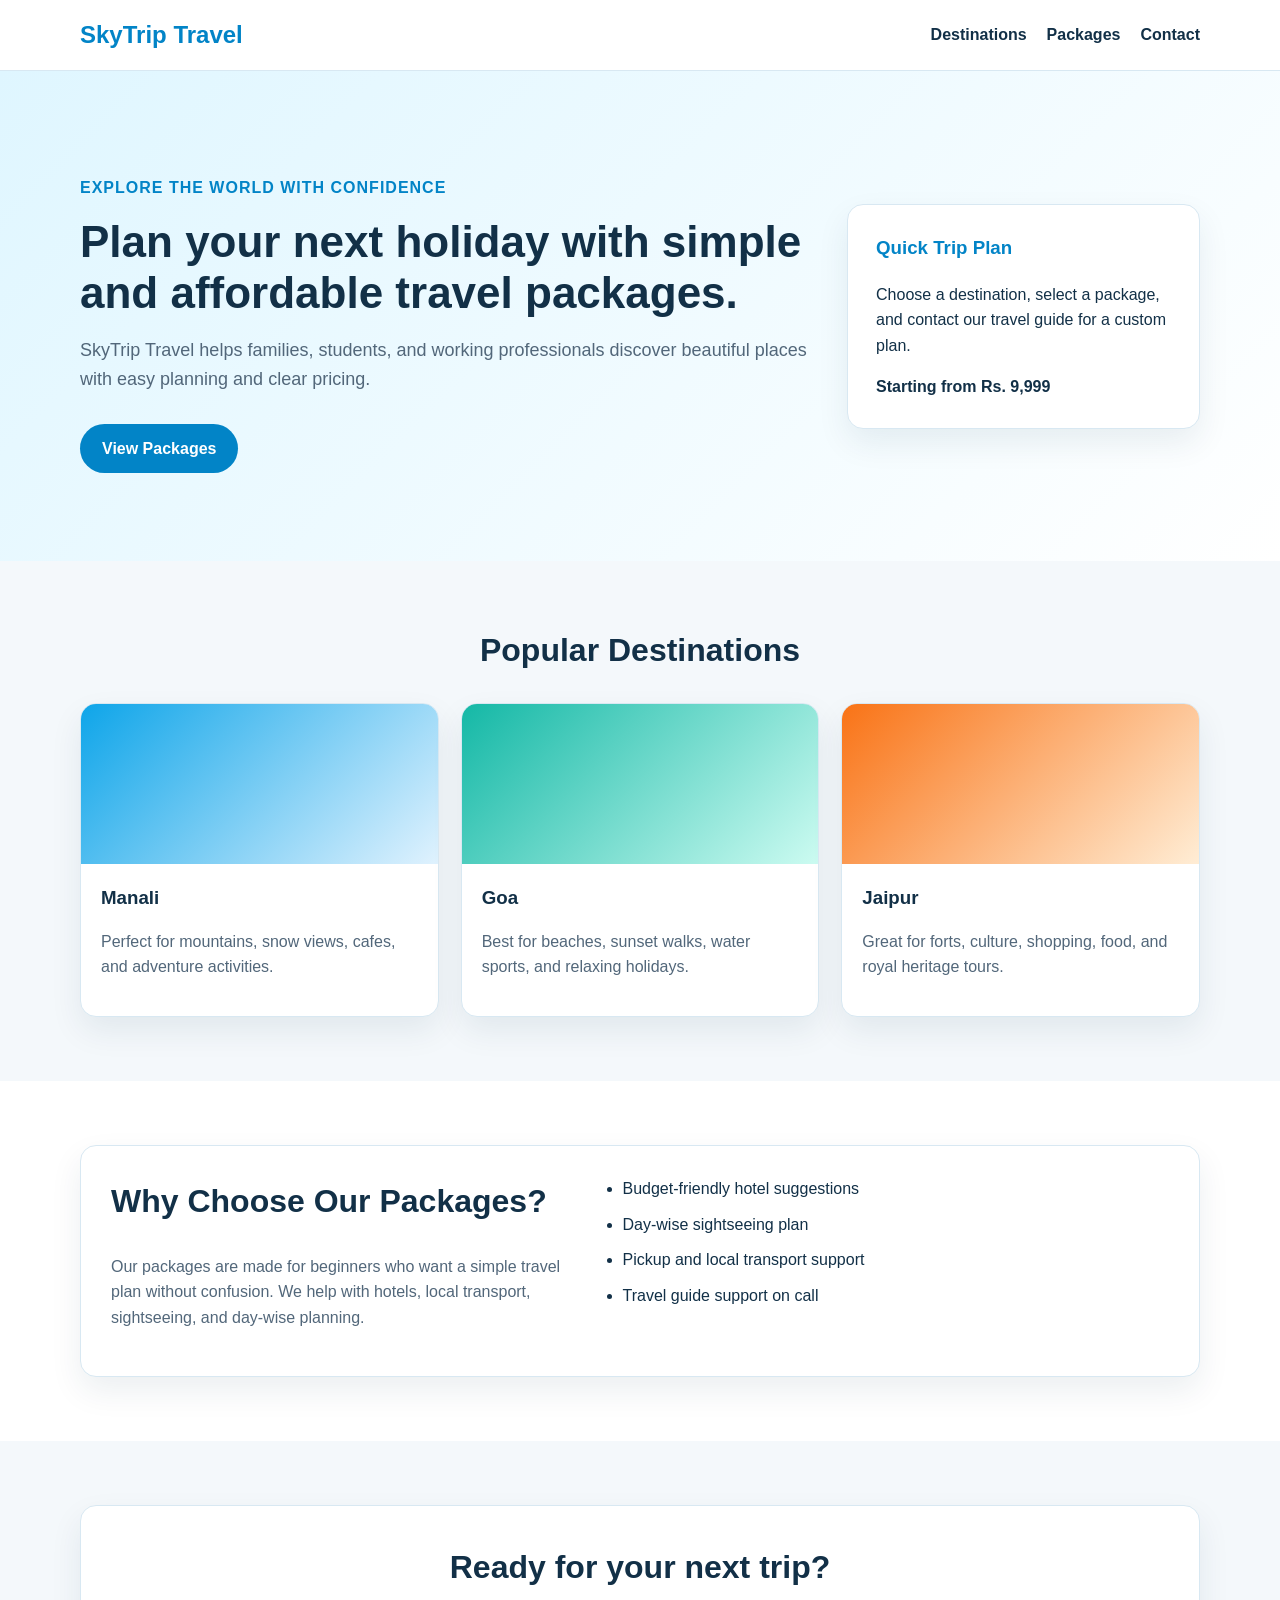
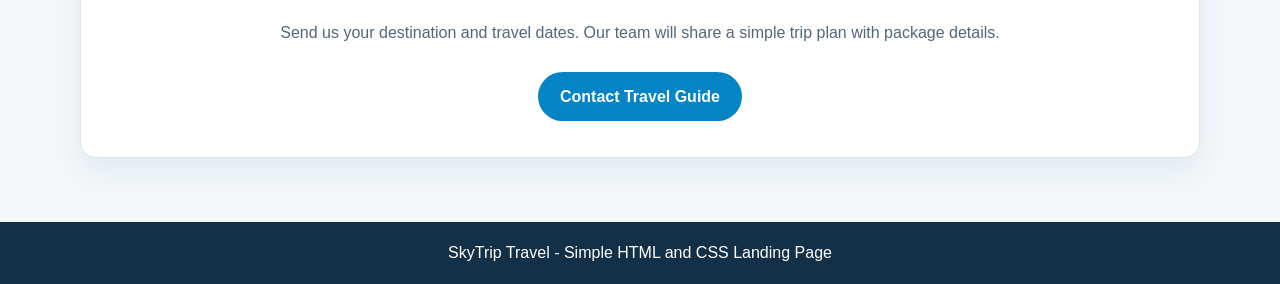
==== index.html @ eb53b0c2 "Build travel landing page project" ====
<!DOCTYPE html>
<html lang="en">
<head>
  <meta charset="UTF-8">
  <meta name="viewport" content="width=device-width, initial-scale=1.0">
  <title>SkyTrip Travel</title>
  <link rel="stylesheet" href="styles.css">
</head>
<body>
  <header class="site-header">
    <div class="container navbar">
      <h1 class="logo">SkyTrip Travel</h1>
      <nav class="nav-links">
        <a href="#destinations">Destinations</a>
        <a href="#packages">Packages</a>
        <a href="#contact">Contact</a>
      </nav>
    </div>
  </header>

  <main>
    <section class="hero">
      <div class="container hero-grid">
        <div class="hero-content">
          <p class="tagline">Explore the world with confidence</p>
          <h2>Plan your next holiday with simple and affordable travel packages.</h2>
          <p class="hero-description">SkyTrip Travel helps families, students, and working professionals discover beautiful places with easy planning and clear pricing.</p>
          <a class="primary-button" href="#packages">View Packages</a>
        </div>

        <div class="booking-card">
          <h3>Quick Trip Plan</h3>
          <p>Choose a destination, select a package, and contact our travel guide for a custom plan.</p>
          <strong>Starting from Rs. 9,999</strong>
        </div>
      </div>
    </section>

    <section id="destinations" class="section">
      <div class="container">
        <h2>Popular Destinations</h2>
        <div class="destination-grid">
          <article class="destination-card">
            <div class="card-image mountains"></div>
            <h3>Manali</h3>
            <p>Perfect for mountains, snow views, cafes, and adventure activities.</p>
          </article>

          <article class="destination-card">
            <div class="card-image beach"></div>
            <h3>Goa</h3>
            <p>Best for beaches, sunset walks, water sports, and relaxing holidays.</p>
          </article>

          <article class="destination-card">
            <div class="card-image city"></div>
            <h3>Jaipur</h3>
            <p>Great for forts, culture, shopping, food, and royal heritage tours.</p>
          </article>
        </div>
      </div>
    </section>

    <section id="packages" class="section packages-section">
      <div class="container package-box">
        <div>
          <h2>Why Choose Our Packages?</h2>
          <p>Our packages are made for beginners who want a simple travel plan without confusion. We help with hotels, local transport, sightseeing, and day-wise planning.</p>
        </div>
        <ul class="package-list">
          <li>Budget-friendly hotel suggestions</li>
          <li>Day-wise sightseeing plan</li>
          <li>Pickup and local transport support</li>
          <li>Travel guide support on call</li>
        </ul>
      </div>
    </section>

    <section id="contact" class="section contact-section">
      <div class="container contact-box">
        <h2>Ready for your next trip?</h2>
        <p>Send us your destination and travel dates. Our team will share a simple trip plan with package details.</p>
        <a class="primary-button" href="mailto:hello@skytrip.com">Contact Travel Guide</a>
      </div>
    </section>
  </main>

  <footer class="site-footer">
    <p>SkyTrip Travel - Simple HTML and CSS Landing Page</p>
  </footer>
</body>
</html>
---- styles.css ----
* {
  box-sizing: border-box;
}

body {
  margin: 0;
  font-family: Arial, Helvetica, sans-serif;
  color: #123047;
  background: #f4f8fb;
  line-height: 1.6;
}

a {
  color: inherit;
  text-decoration: none;
}

.container {
  width: 90%;
  max-width: 1120px;
  margin: 0 auto;
}

.site-header {
  background: #ffffff;
  border-bottom: 1px solid #d8e8f2;
  position: sticky;
  top: 0;
  z-index: 10;
}

.navbar {
  display: flex;
  align-items: center;
  justify-content: space-between;
  padding: 16px 0;
}

.logo {
  margin: 0;
  color: #0284c7;
  font-size: 24px;
}

.nav-links {
  display: flex;
  gap: 20px;
  font-weight: 700;
}

.nav-links a:hover {
  color: #0284c7;
}

.hero {
  background: linear-gradient(135deg, #dff6ff, #ffffff);
  padding: 88px 0;
}

.hero-grid {
  display: grid;
  grid-template-columns: 1.35fr 0.65fr;
  gap: 34px;
  align-items: center;
}

.tagline {
  color: #0284c7;
  font-weight: 800;
  letter-spacing: 1px;
  text-transform: uppercase;
}

.hero h2 {
  font-size: 44px;
  line-height: 1.15;
  margin: 12px 0;
}

.hero-description {
  color: #52677a;
  font-size: 18px;
}

.primary-button {
  display: inline-block;
  background: #0284c7;
  color: #ffffff;
  padding: 12px 22px;
  border-radius: 999px;
  font-weight: 800;
  margin-top: 12px;
}

.primary-button:hover {
  background: #0369a1;
}

.booking-card,
.destination-card,
.package-box,
.contact-box {
  background: #ffffff;
  border: 1px solid #d8e8f2;
  border-radius: 16px;
  box-shadow: 0 14px 32px rgba(18, 48, 71, 0.08);
}

.booking-card {
  padding: 28px;
}

.booking-card h3 {
  color: #0284c7;
  margin-top: 0;
}

.section {
  padding: 64px 0;
}

.section h2 {
  font-size: 32px;
  margin-top: 0;
  text-align: center;
}

.destination-grid {
  display: grid;
  grid-template-columns: repeat(3, 1fr);
  gap: 22px;
}

.destination-card {
  overflow: hidden;
}

.card-image {
  height: 160px;
}

.mountains {
  background: linear-gradient(135deg, #0ea5e9, #e0f2fe);
}

.beach {
  background: linear-gradient(135deg, #14b8a6, #ccfbf1);
}

.city {
  background: linear-gradient(135deg, #f97316, #ffedd5);
}

.destination-card h3,
.destination-card p {
  padding: 0 20px;
}

.destination-card h3 {
  margin-bottom: 8px;
}

.destination-card p {
  color: #52677a;
  padding-bottom: 20px;
}

.packages-section {
  background: #ffffff;
}

.package-box {
  display: grid;
  grid-template-columns: 0.9fr 1.1fr;
  gap: 28px;
  padding: 30px;
}

.package-box h2 {
  text-align: left;
}

.package-box p {
  color: #52677a;
}

.package-list {
  margin: 0;
  padding-left: 20px;
}

.package-list li {
  margin-bottom: 10px;
}

.contact-section {
  text-align: center;
}

.contact-box {
  padding: 36px;
}

.contact-box p {
  color: #52677a;
  max-width: 720px;
  margin: 0 auto 14px;
}

.site-footer {
  background: #123047;
  color: #ffffff;
  text-align: center;
  padding: 18px;
}

.site-footer p {
  margin: 0;
}

@media (max-width: 768px) {
  .navbar {
    flex-direction: column;
    gap: 12px;
  }

  .hero-grid,
  .destination-grid,
  .package-box {
    grid-template-columns: 1fr;
  }

  .hero h2 {
    font-size: 32px;
  }
}
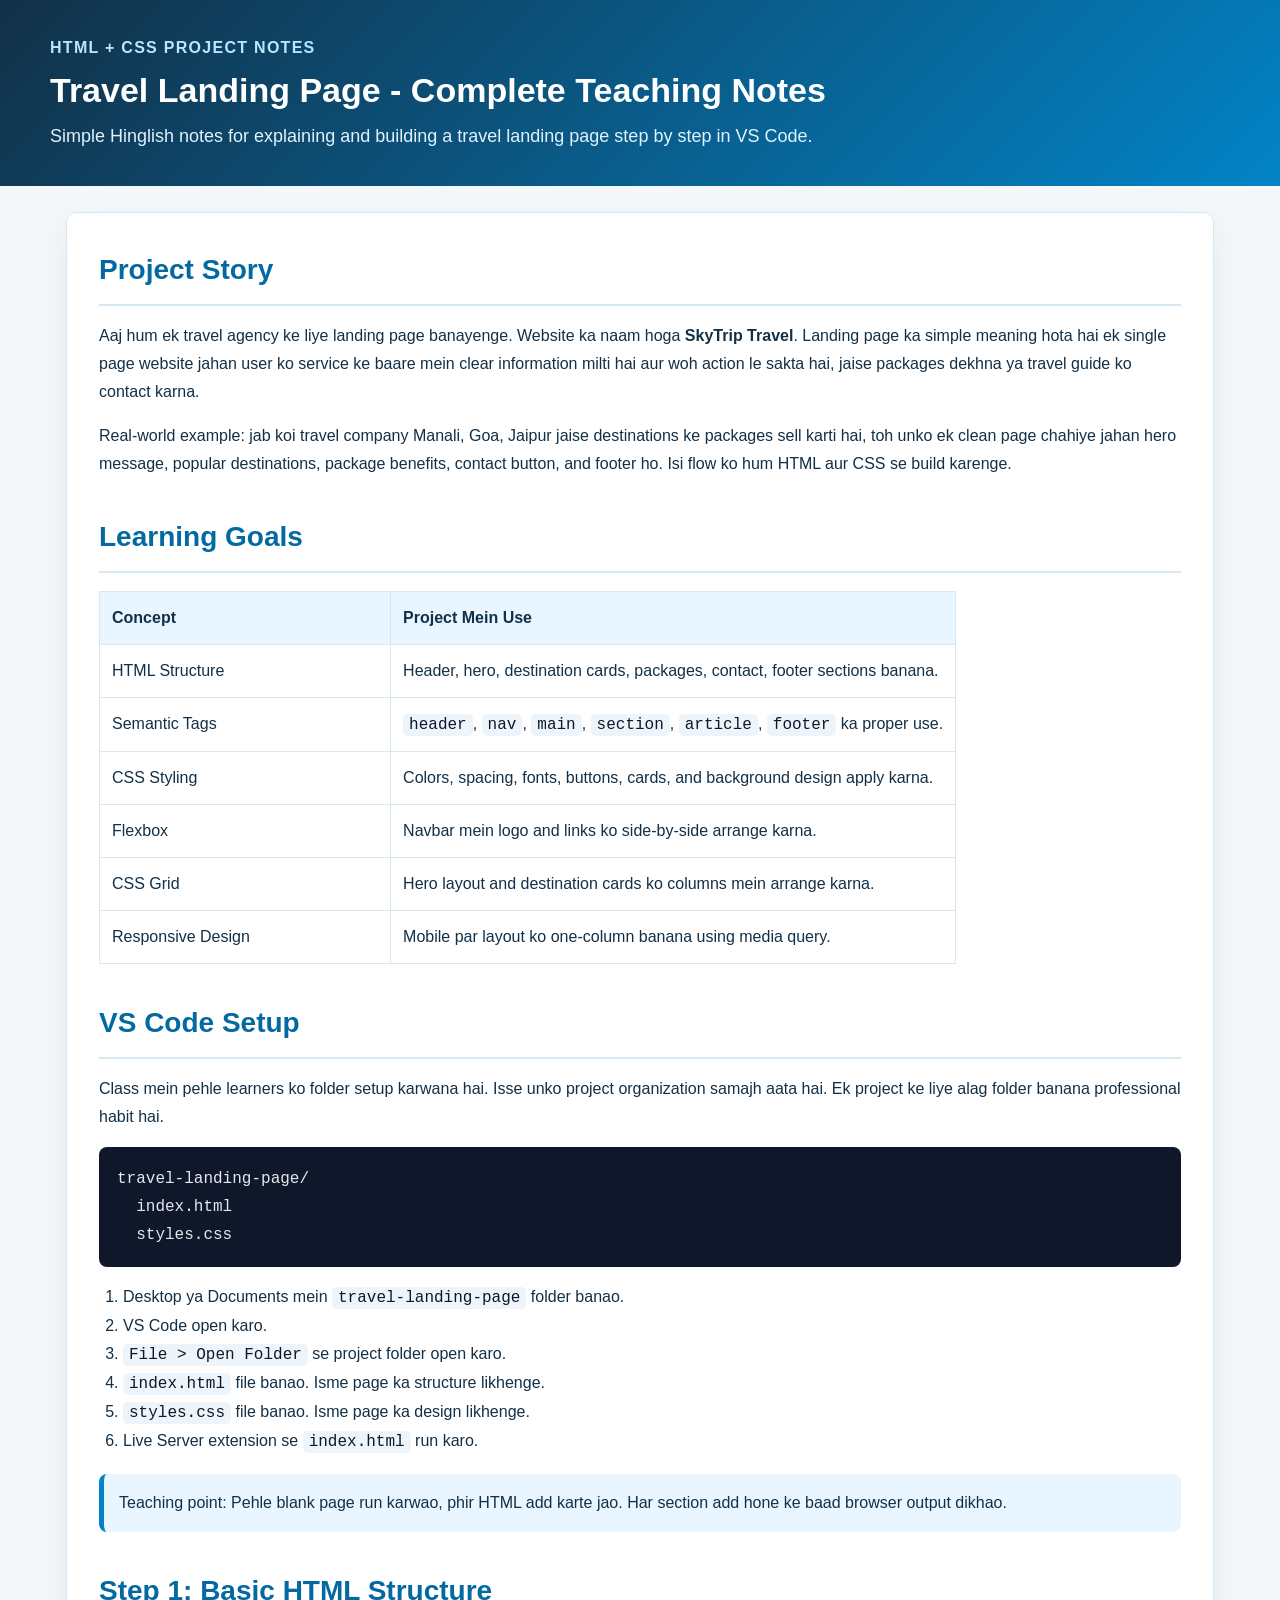
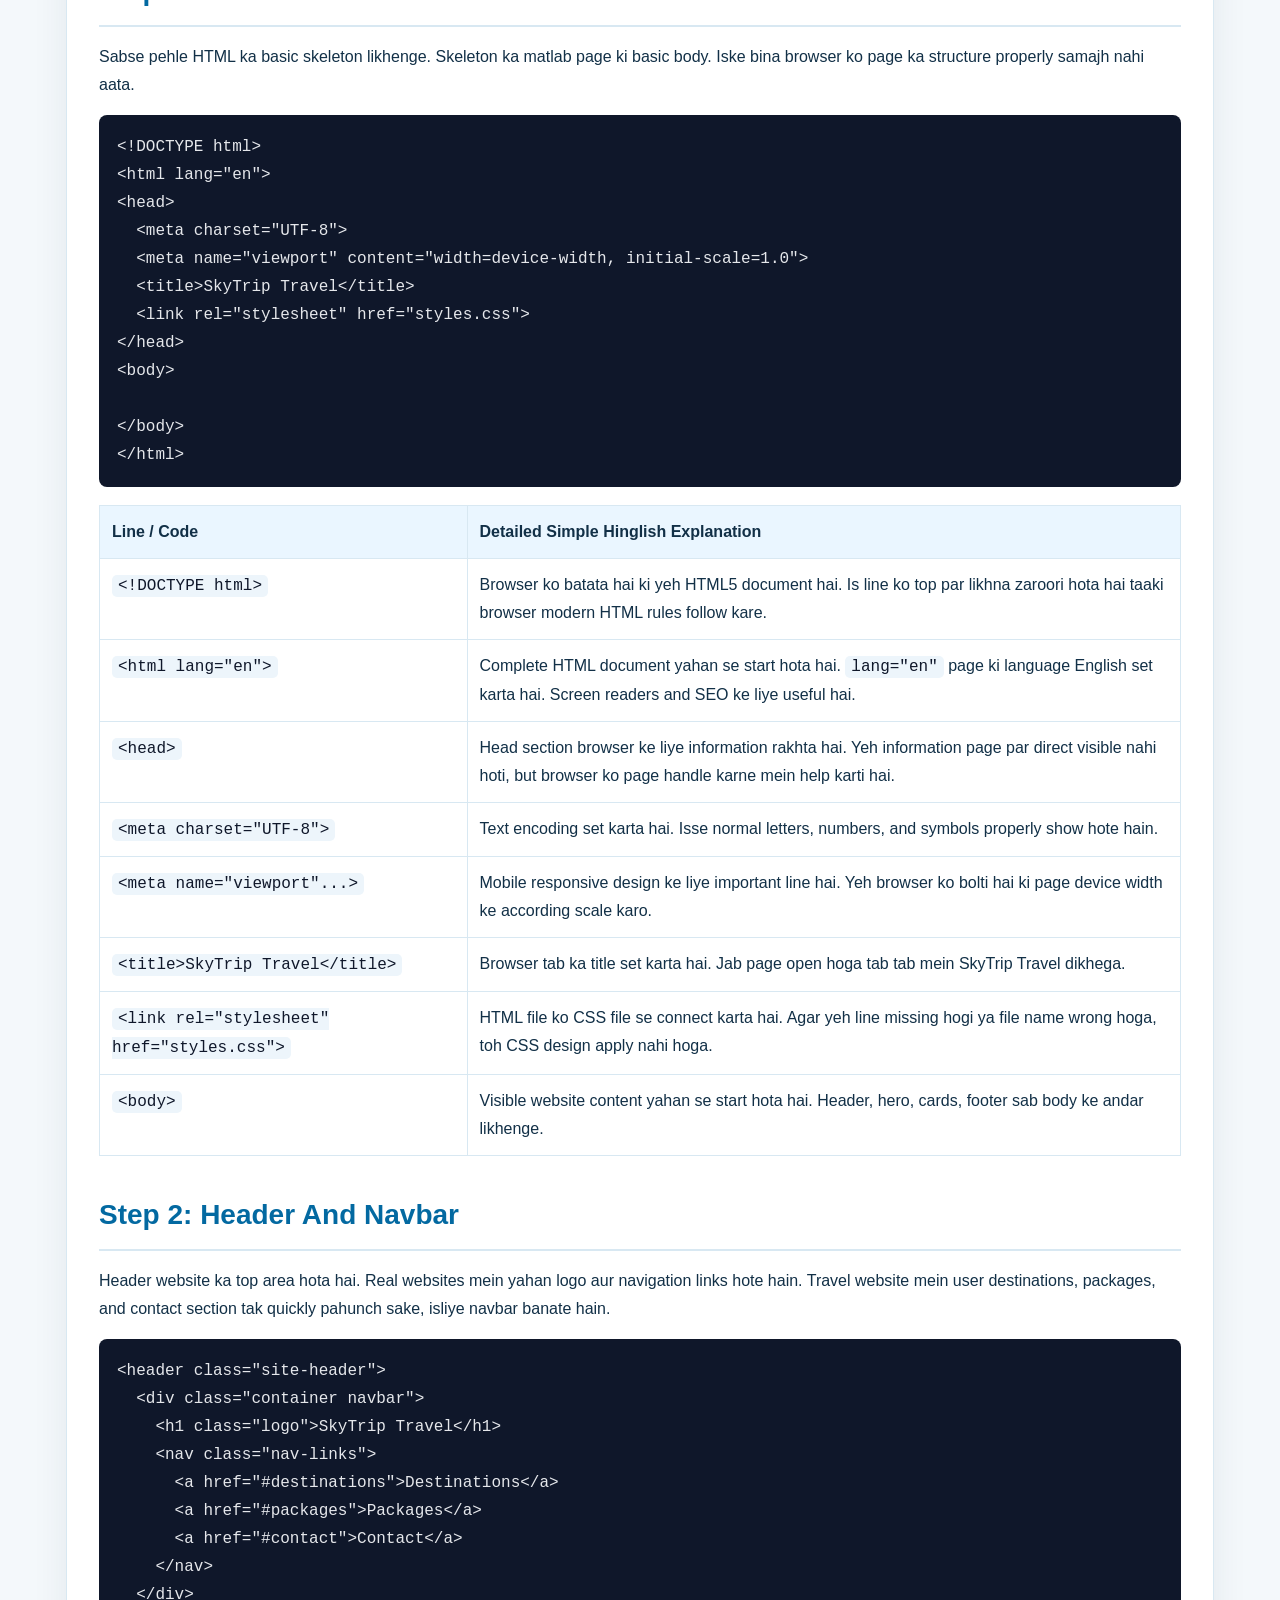
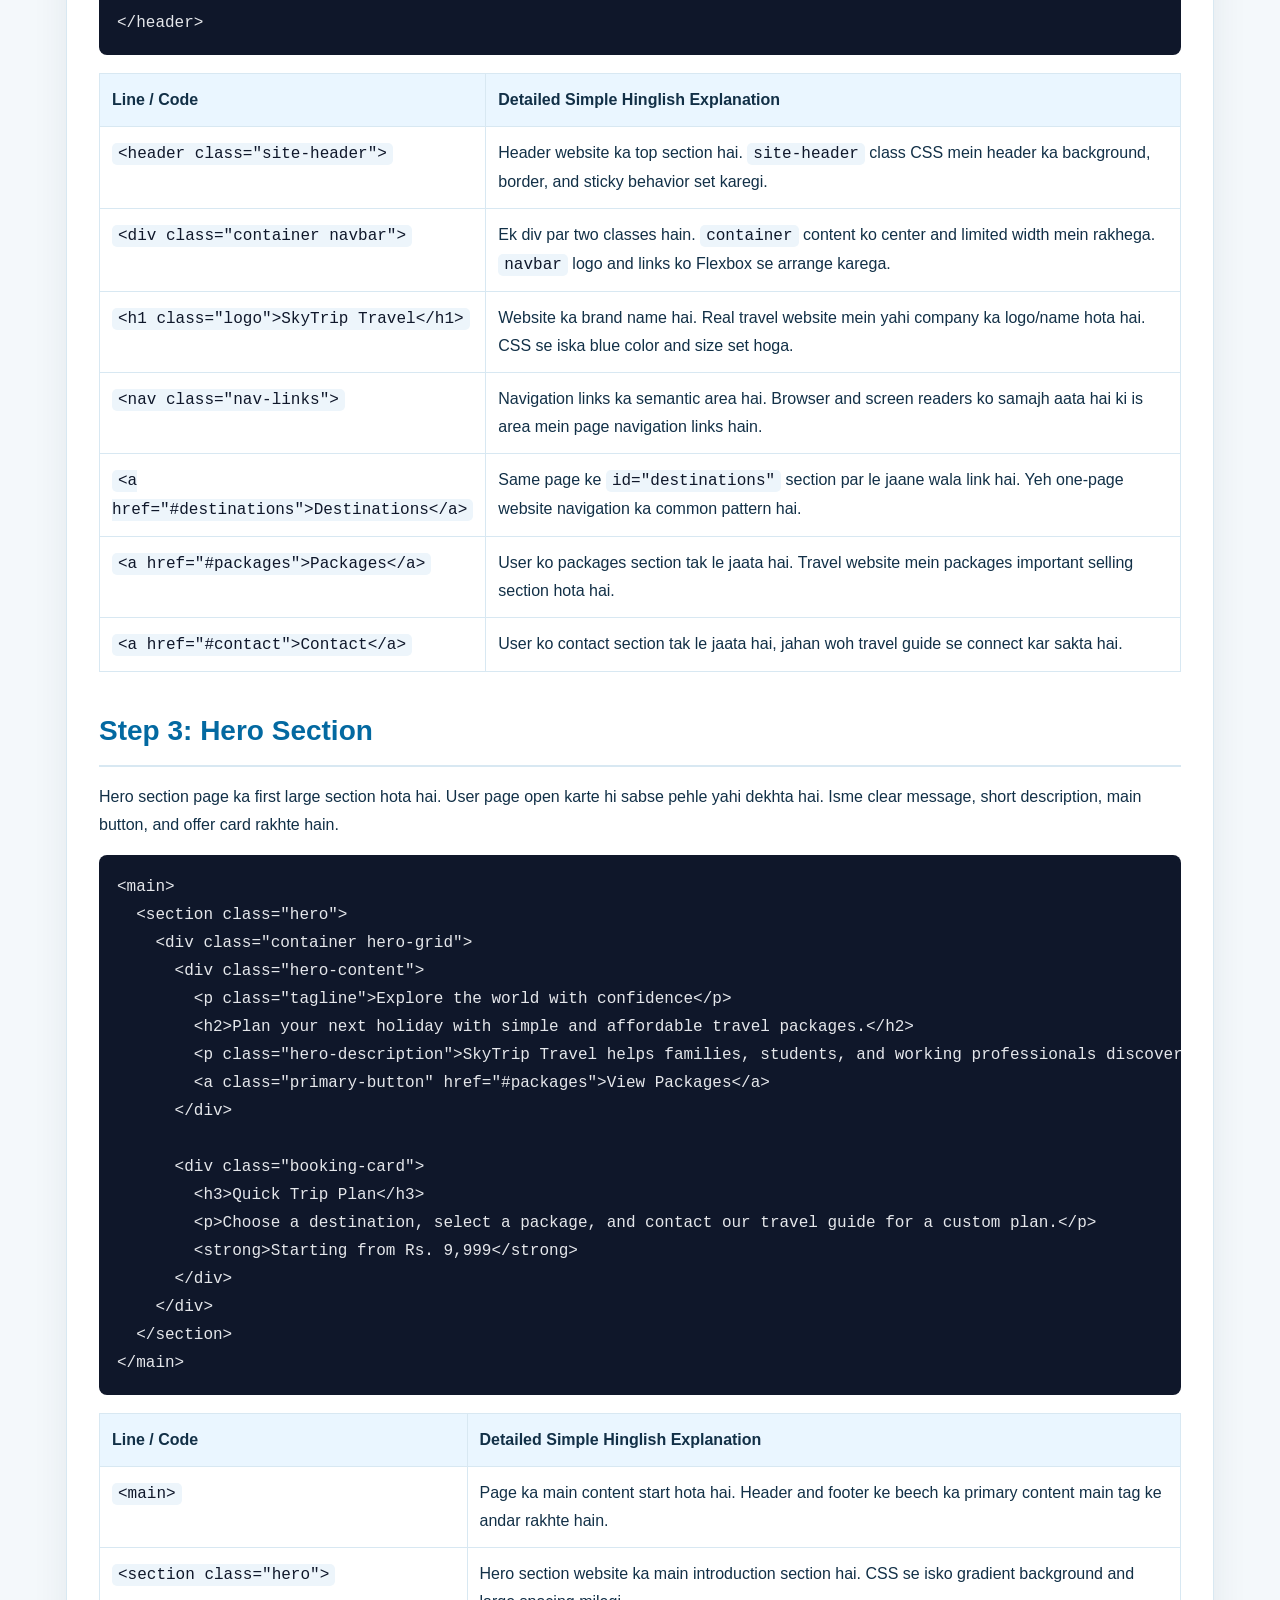
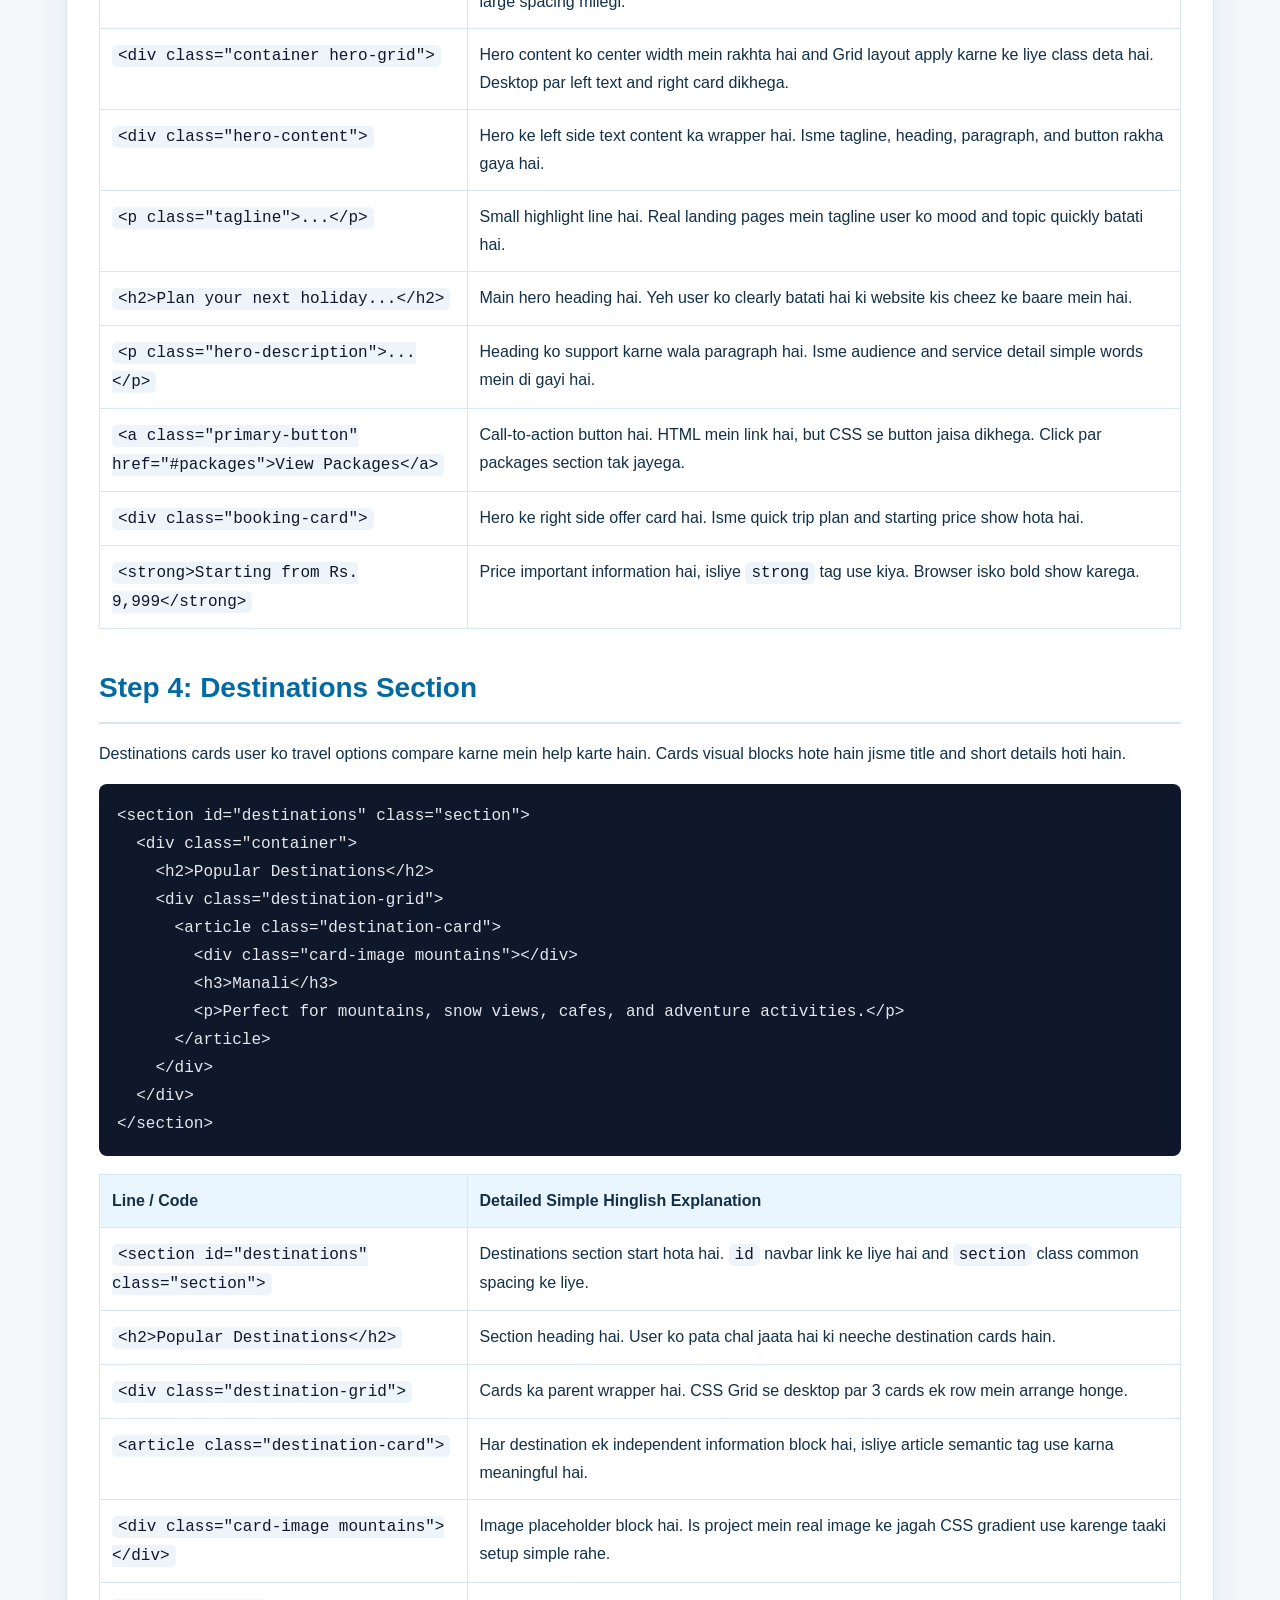
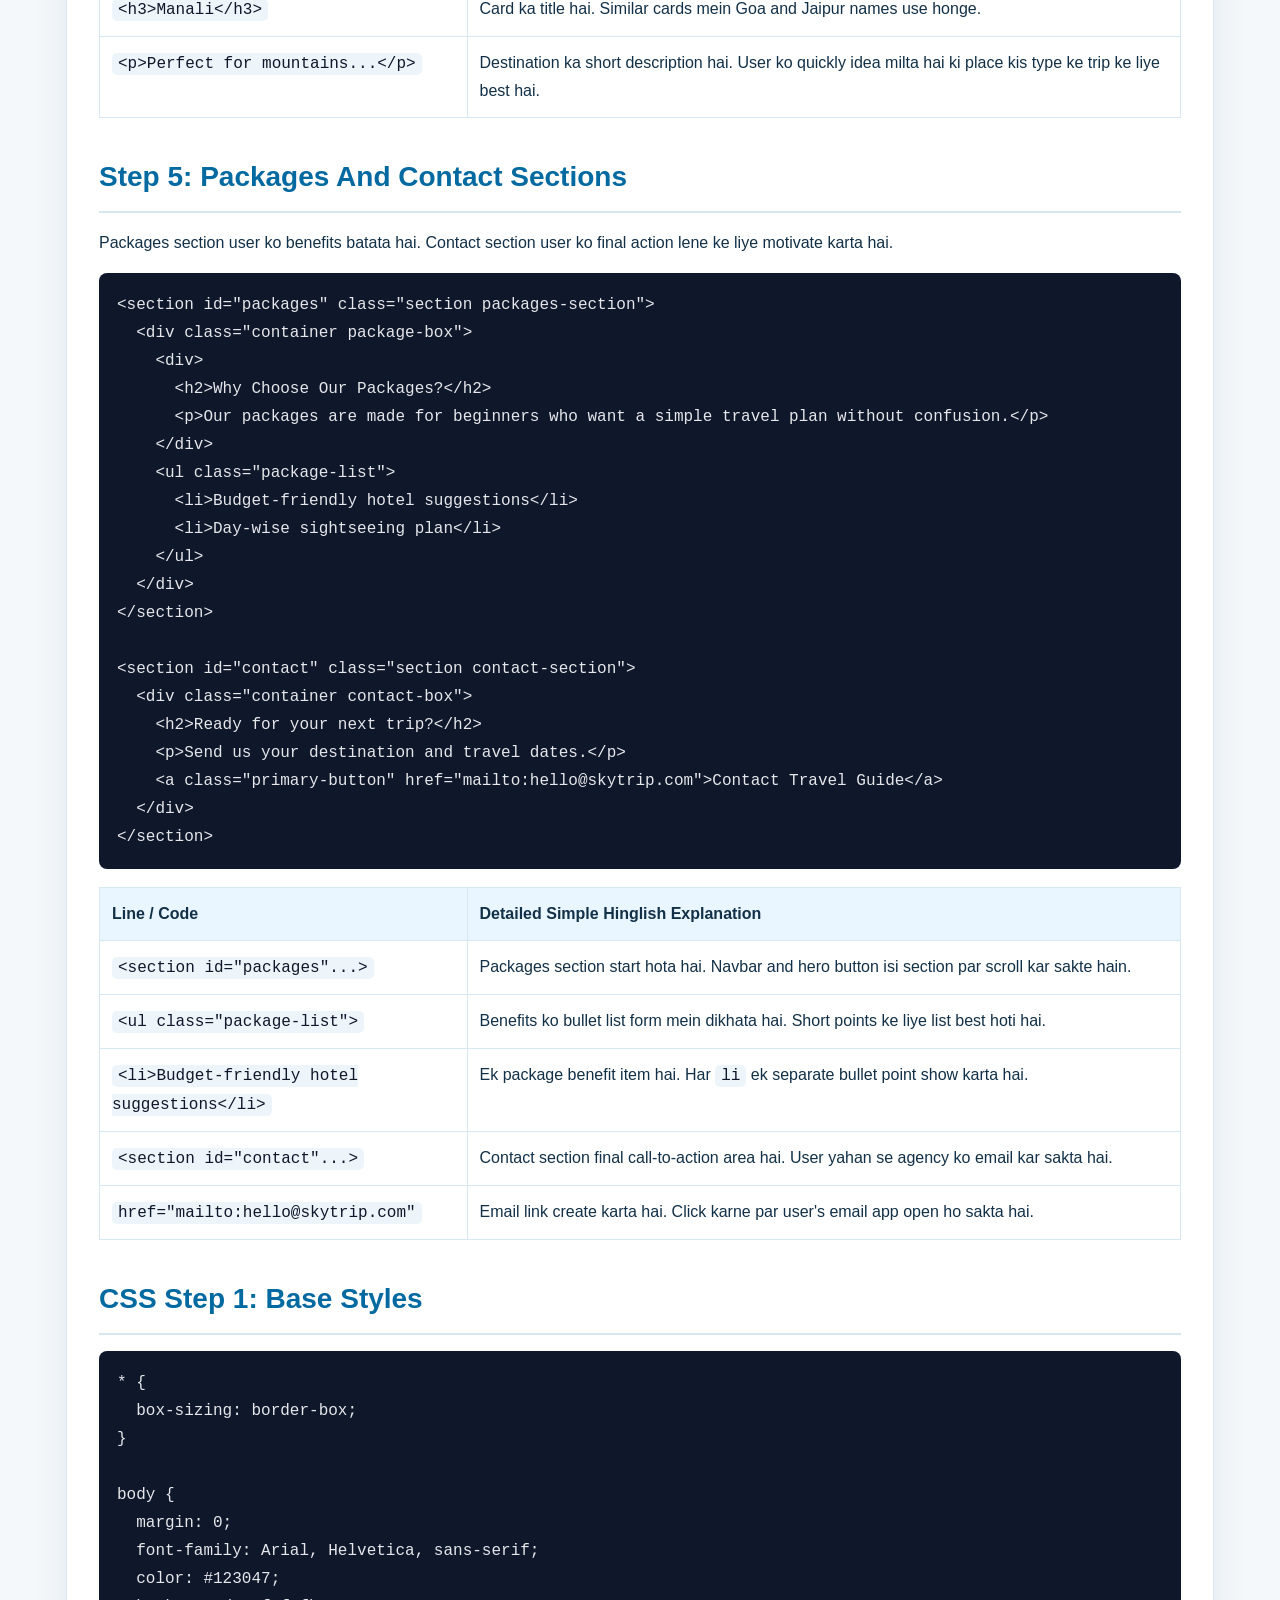
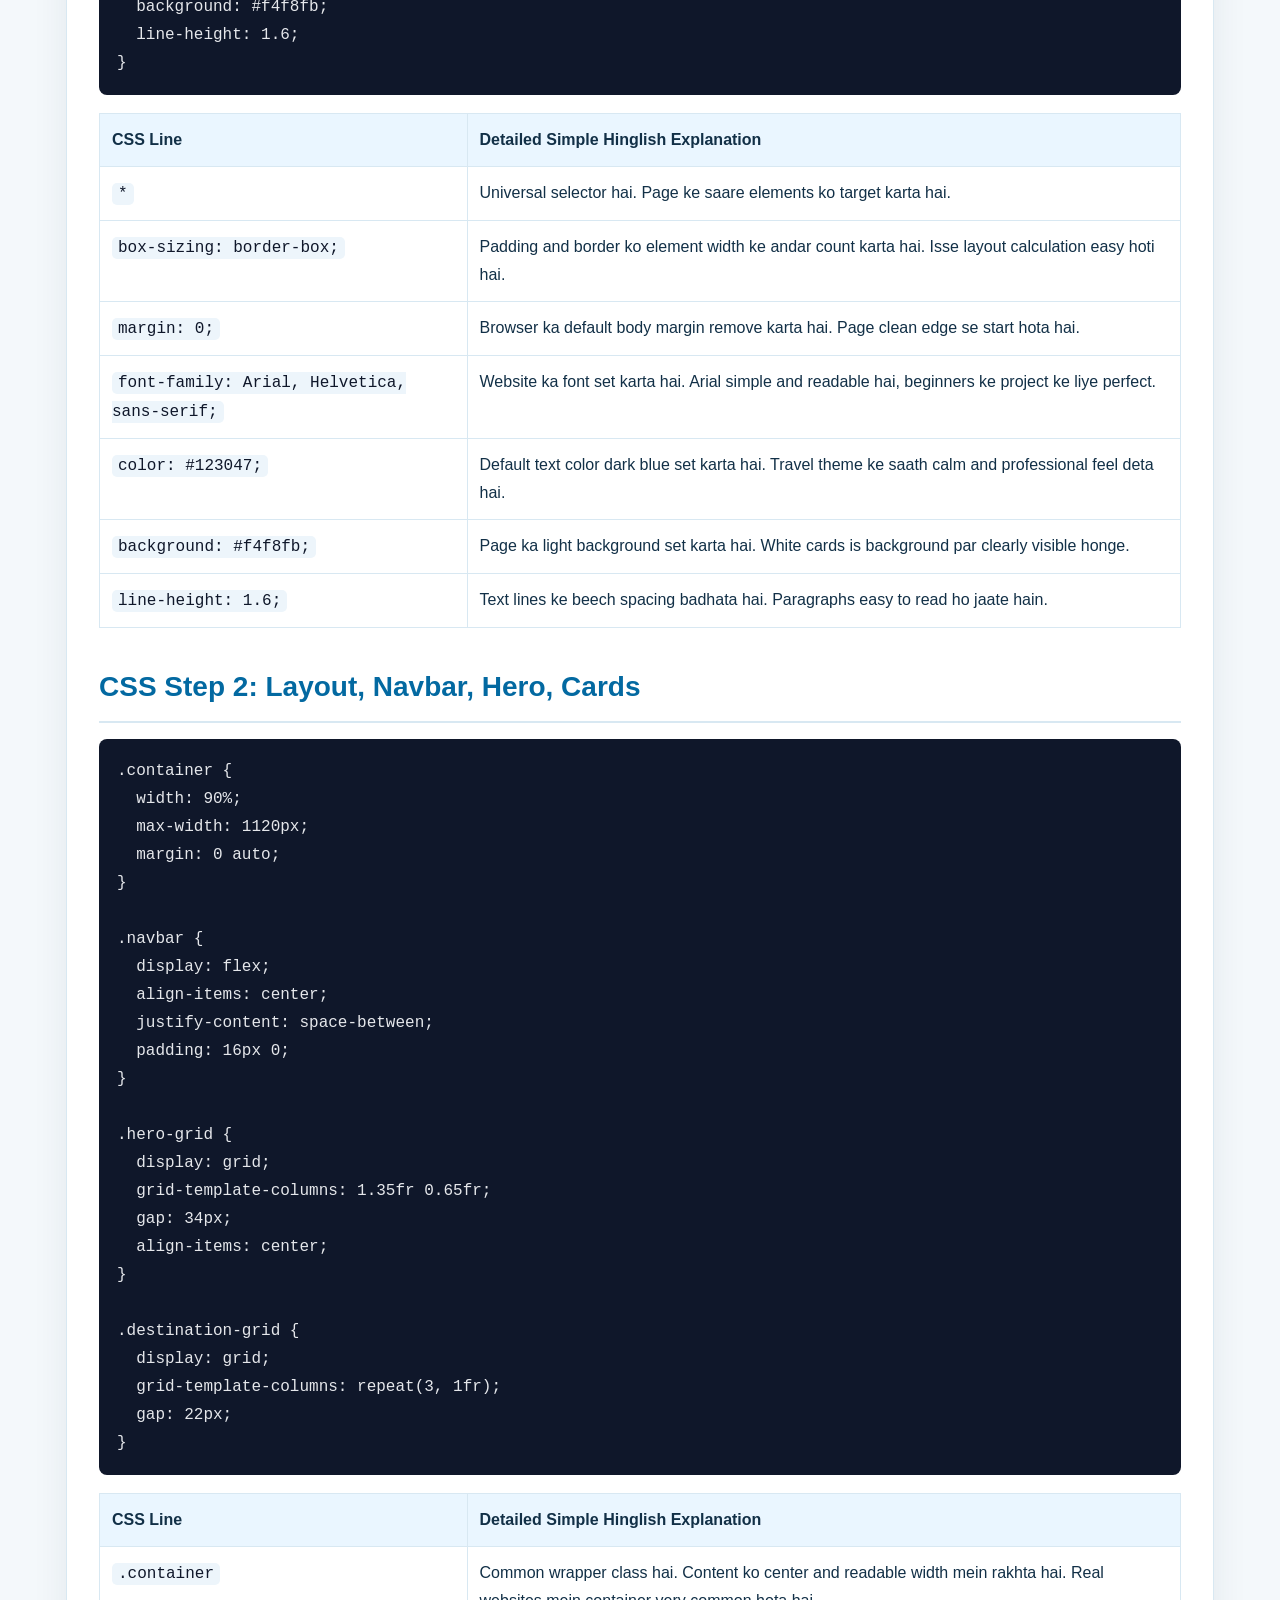
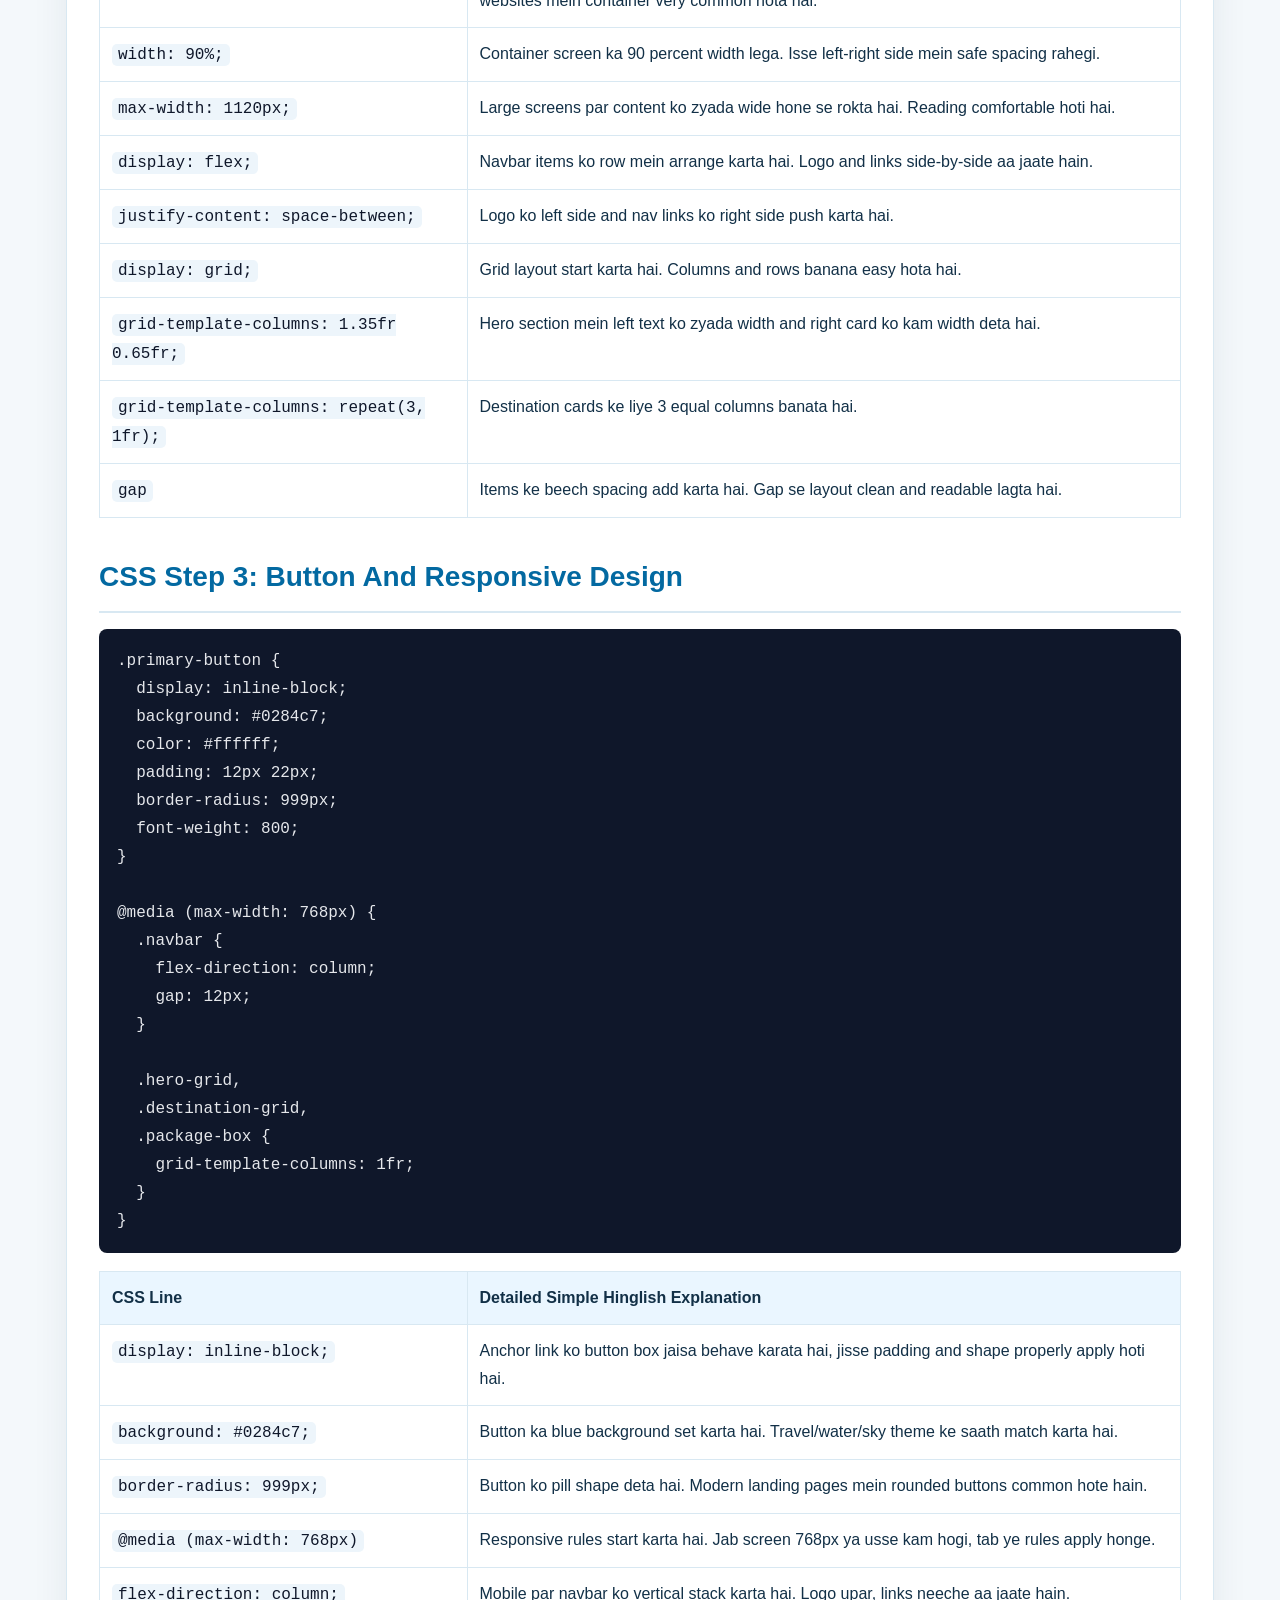
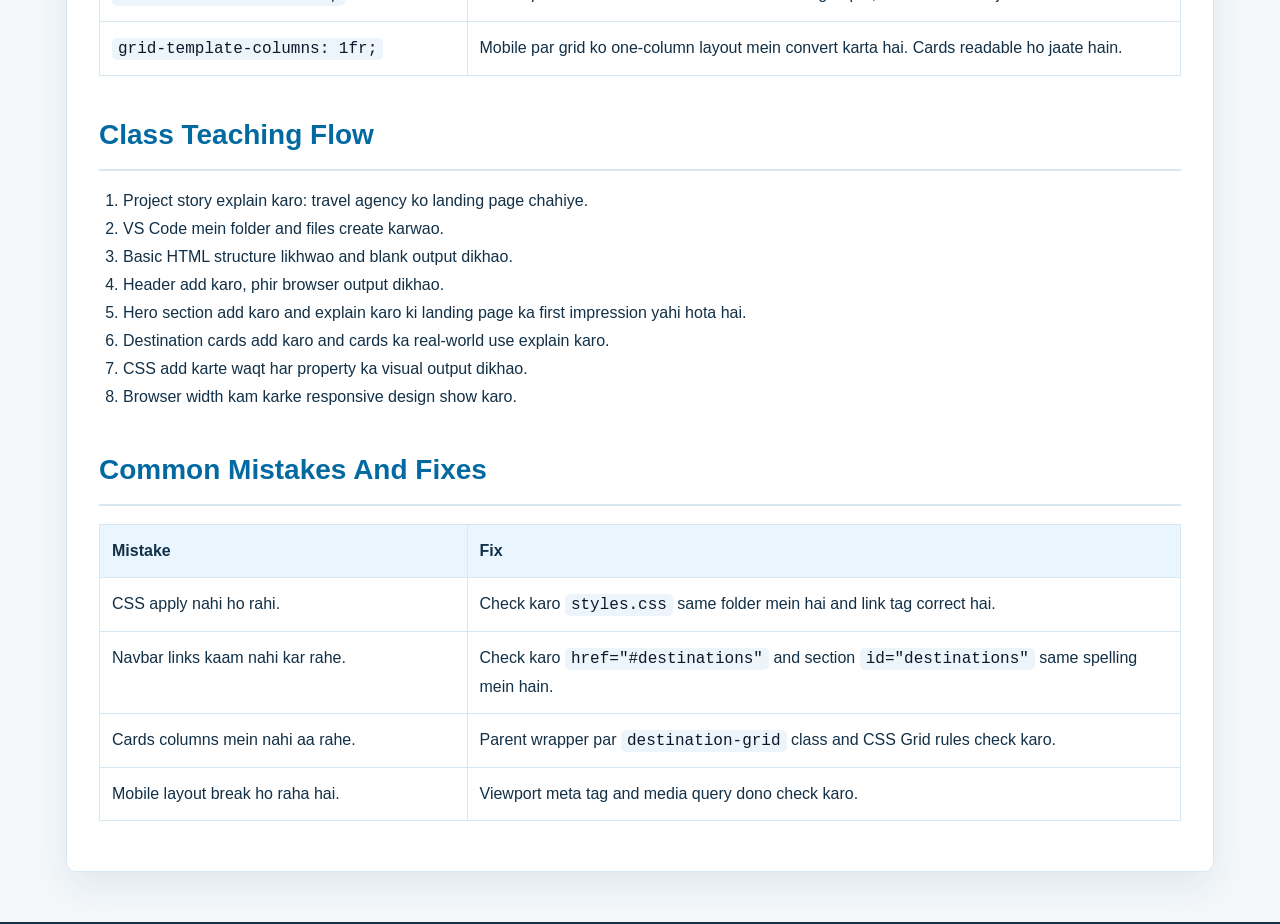
==== commit 017a3ac0: "Convert travel project to teaching notes" ====
--- a/index.html
+++ b/index.html
@@ -1,92 +1,548 @@
-<!DOCTYPE html>
+<!doctype html>
 <html lang="en">
 <head>
-  <meta charset="UTF-8">
-  <meta name="viewport" content="width=device-width, initial-scale=1.0">
-  <title>SkyTrip Travel</title>
+  <meta charset="utf-8">
+  <meta name="viewport" content="width=device-width, initial-scale=1">
+  <meta name="description" content="Travel landing page project teaching notes in simple Hinglish with detailed HTML and CSS explanation.">
+  <title>Travel Landing Page Notes</title>
   <link rel="stylesheet" href="styles.css">
 </head>
 <body>
-  <header class="site-header">
-    <div class="container navbar">
-      <h1 class="logo">SkyTrip Travel</h1>
-      <nav class="nav-links">
-        <a href="#destinations">Destinations</a>
-        <a href="#packages">Packages</a>
-        <a href="#contact">Contact</a>
-      </nav>
+  <header class="top">
+    <div class="wrap">
+      <p class="tag">HTML + CSS Project Notes</p>
+      <h1>Travel Landing Page - Complete Teaching Notes</h1>
+      <p class="subtitle">Simple Hinglish notes for explaining and building a travel landing page step by step in VS Code.</p>
     </div>
   </header>
 
-  <main>
-    <section class="hero">
-      <div class="container hero-grid">
-        <div class="hero-content">
-          <p class="tagline">Explore the world with confidence</p>
-          <h2>Plan your next holiday with simple and affordable travel packages.</h2>
-          <p class="hero-description">SkyTrip Travel helps families, students, and working professionals discover beautiful places with easy planning and clear pricing.</p>
-          <a class="primary-button" href="#packages">View Packages</a>
-        </div>
-
-        <div class="booking-card">
-          <h3>Quick Trip Plan</h3>
-          <p>Choose a destination, select a package, and contact our travel guide for a custom plan.</p>
-          <strong>Starting from Rs. 9,999</strong>
-        </div>
-      </div>
-    </section>
-
-    <section id="destinations" class="section">
-      <div class="container">
-        <h2>Popular Destinations</h2>
-        <div class="destination-grid">
-          <article class="destination-card">
-            <div class="card-image mountains"></div>
-            <h3>Manali</h3>
-            <p>Perfect for mountains, snow views, cafes, and adventure activities.</p>
-          </article>
-
-          <article class="destination-card">
-            <div class="card-image beach"></div>
-            <h3>Goa</h3>
-            <p>Best for beaches, sunset walks, water sports, and relaxing holidays.</p>
-          </article>
-
-          <article class="destination-card">
-            <div class="card-image city"></div>
-            <h3>Jaipur</h3>
-            <p>Great for forts, culture, shopping, food, and royal heritage tours.</p>
-          </article>
-        </div>
-      </div>
-    </section>
-
-    <section id="packages" class="section packages-section">
-      <div class="container package-box">
-        <div>
-          <h2>Why Choose Our Packages?</h2>
-          <p>Our packages are made for beginners who want a simple travel plan without confusion. We help with hotels, local transport, sightseeing, and day-wise planning.</p>
-        </div>
-        <ul class="package-list">
-          <li>Budget-friendly hotel suggestions</li>
-          <li>Day-wise sightseeing plan</li>
-          <li>Pickup and local transport support</li>
-          <li>Travel guide support on call</li>
-        </ul>
-      </div>
-    </section>
-
-    <section id="contact" class="section contact-section">
-      <div class="container contact-box">
-        <h2>Ready for your next trip?</h2>
-        <p>Send us your destination and travel dates. Our team will share a simple trip plan with package details.</p>
-        <a class="primary-button" href="mailto:hello@skytrip.com">Contact Travel Guide</a>
-      </div>
-    </section>
+  <main class="wrap">
+    <article class="paper">
+      <h2>Project Story</h2>
+      <p>Aaj hum ek travel agency ke liye landing page banayenge. Website ka naam hoga <strong>SkyTrip Travel</strong>. Landing page ka simple meaning hota hai ek single page website jahan user ko service ke baare mein clear information milti hai aur woh action le sakta hai, jaise packages dekhna ya travel guide ko contact karna.</p>
+      <p>Real-world example: jab koi travel company Manali, Goa, Jaipur jaise destinations ke packages sell karti hai, toh unko ek clean page chahiye jahan hero message, popular destinations, package benefits, contact button, and footer ho. Isi flow ko hum HTML aur CSS se build karenge.</p>
+
+      <h2>Learning Goals</h2>
+      <table>
+        <tr>
+          <th>Concept</th>
+          <th>Project Mein Use</th>
+        </tr>
+        <tr>
+          <td>HTML Structure</td>
+          <td>Header, hero, destination cards, packages, contact, footer sections banana.</td>
+        </tr>
+        <tr>
+          <td>Semantic Tags</td>
+          <td><code>header</code>, <code>nav</code>, <code>main</code>, <code>section</code>, <code>article</code>, <code>footer</code> ka proper use.</td>
+        </tr>
+        <tr>
+          <td>CSS Styling</td>
+          <td>Colors, spacing, fonts, buttons, cards, and background design apply karna.</td>
+        </tr>
+        <tr>
+          <td>Flexbox</td>
+          <td>Navbar mein logo and links ko side-by-side arrange karna.</td>
+        </tr>
+        <tr>
+          <td>CSS Grid</td>
+          <td>Hero layout and destination cards ko columns mein arrange karna.</td>
+        </tr>
+        <tr>
+          <td>Responsive Design</td>
+          <td>Mobile par layout ko one-column banana using media query.</td>
+        </tr>
+      </table>
+
+      <h2>VS Code Setup</h2>
+      <p>Class mein pehle learners ko folder setup karwana hai. Isse unko project organization samajh aata hai. Ek project ke liye alag folder banana professional habit hai.</p>
+      <pre><code>travel-landing-page/
+  index.html
+  styles.css</code></pre>
+      <ol>
+        <li>Desktop ya Documents mein <code>travel-landing-page</code> folder banao.</li>
+        <li>VS Code open karo.</li>
+        <li><code>File &gt; Open Folder</code> se project folder open karo.</li>
+        <li><code>index.html</code> file banao. Isme page ka structure likhenge.</li>
+        <li><code>styles.css</code> file banao. Isme page ka design likhenge.</li>
+        <li>Live Server extension se <code>index.html</code> run karo.</li>
+      </ol>
+      <div class="note">Teaching point: Pehle blank page run karwao, phir HTML add karte jao. Har section add hone ke baad browser output dikhao.</div>
+
+      <h2>Step 1: Basic HTML Structure</h2>
+      <p>Sabse pehle HTML ka basic skeleton likhenge. Skeleton ka matlab page ki basic body. Iske bina browser ko page ka structure properly samajh nahi aata.</p>
+      <pre><code>&lt;!DOCTYPE html&gt;
+&lt;html lang="en"&gt;
+&lt;head&gt;
+  &lt;meta charset="UTF-8"&gt;
+  &lt;meta name="viewport" content="width=device-width, initial-scale=1.0"&gt;
+  &lt;title&gt;SkyTrip Travel&lt;/title&gt;
+  &lt;link rel="stylesheet" href="styles.css"&gt;
+&lt;/head&gt;
+&lt;body&gt;
+
+&lt;/body&gt;
+&lt;/html&gt;</code></pre>
+      <table>
+        <tr>
+          <th>Line / Code</th>
+          <th>Detailed Simple Hinglish Explanation</th>
+        </tr>
+        <tr>
+          <td><code>&lt;!DOCTYPE html&gt;</code></td>
+          <td>Browser ko batata hai ki yeh HTML5 document hai. Is line ko top par likhna zaroori hota hai taaki browser modern HTML rules follow kare.</td>
+        </tr>
+        <tr>
+          <td><code>&lt;html lang="en"&gt;</code></td>
+          <td>Complete HTML document yahan se start hota hai. <code>lang="en"</code> page ki language English set karta hai. Screen readers and SEO ke liye useful hai.</td>
+        </tr>
+        <tr>
+          <td><code>&lt;head&gt;</code></td>
+          <td>Head section browser ke liye information rakhta hai. Yeh information page par direct visible nahi hoti, but browser ko page handle karne mein help karti hai.</td>
+        </tr>
+        <tr>
+          <td><code>&lt;meta charset="UTF-8"&gt;</code></td>
+          <td>Text encoding set karta hai. Isse normal letters, numbers, and symbols properly show hote hain.</td>
+        </tr>
+        <tr>
+          <td><code>&lt;meta name="viewport"...&gt;</code></td>
+          <td>Mobile responsive design ke liye important line hai. Yeh browser ko bolti hai ki page device width ke according scale karo.</td>
+        </tr>
+        <tr>
+          <td><code>&lt;title&gt;SkyTrip Travel&lt;/title&gt;</code></td>
+          <td>Browser tab ka title set karta hai. Jab page open hoga tab tab mein SkyTrip Travel dikhega.</td>
+        </tr>
+        <tr>
+          <td><code>&lt;link rel="stylesheet" href="styles.css"&gt;</code></td>
+          <td>HTML file ko CSS file se connect karta hai. Agar yeh line missing hogi ya file name wrong hoga, toh CSS design apply nahi hoga.</td>
+        </tr>
+        <tr>
+          <td><code>&lt;body&gt;</code></td>
+          <td>Visible website content yahan se start hota hai. Header, hero, cards, footer sab body ke andar likhenge.</td>
+        </tr>
+      </table>
+
+      <h2>Step 2: Header And Navbar</h2>
+      <p>Header website ka top area hota hai. Real websites mein yahan logo aur navigation links hote hain. Travel website mein user destinations, packages, and contact section tak quickly pahunch sake, isliye navbar banate hain.</p>
+      <pre><code>&lt;header class="site-header"&gt;
+  &lt;div class="container navbar"&gt;
+    &lt;h1 class="logo"&gt;SkyTrip Travel&lt;/h1&gt;
+    &lt;nav class="nav-links"&gt;
+      &lt;a href="#destinations"&gt;Destinations&lt;/a&gt;
+      &lt;a href="#packages"&gt;Packages&lt;/a&gt;
+      &lt;a href="#contact"&gt;Contact&lt;/a&gt;
+    &lt;/nav&gt;
+  &lt;/div&gt;
+&lt;/header&gt;</code></pre>
+      <table>
+        <tr>
+          <th>Line / Code</th>
+          <th>Detailed Simple Hinglish Explanation</th>
+        </tr>
+        <tr>
+          <td><code>&lt;header class="site-header"&gt;</code></td>
+          <td>Header website ka top section hai. <code>site-header</code> class CSS mein header ka background, border, and sticky behavior set karegi.</td>
+        </tr>
+        <tr>
+          <td><code>&lt;div class="container navbar"&gt;</code></td>
+          <td>Ek div par two classes hain. <code>container</code> content ko center and limited width mein rakhega. <code>navbar</code> logo and links ko Flexbox se arrange karega.</td>
+        </tr>
+        <tr>
+          <td><code>&lt;h1 class="logo"&gt;SkyTrip Travel&lt;/h1&gt;</code></td>
+          <td>Website ka brand name hai. Real travel website mein yahi company ka logo/name hota hai. CSS se iska blue color and size set hoga.</td>
+        </tr>
+        <tr>
+          <td><code>&lt;nav class="nav-links"&gt;</code></td>
+          <td>Navigation links ka semantic area hai. Browser and screen readers ko samajh aata hai ki is area mein page navigation links hain.</td>
+        </tr>
+        <tr>
+          <td><code>&lt;a href="#destinations"&gt;Destinations&lt;/a&gt;</code></td>
+          <td>Same page ke <code>id="destinations"</code> section par le jaane wala link hai. Yeh one-page website navigation ka common pattern hai.</td>
+        </tr>
+        <tr>
+          <td><code>&lt;a href="#packages"&gt;Packages&lt;/a&gt;</code></td>
+          <td>User ko packages section tak le jaata hai. Travel website mein packages important selling section hota hai.</td>
+        </tr>
+        <tr>
+          <td><code>&lt;a href="#contact"&gt;Contact&lt;/a&gt;</code></td>
+          <td>User ko contact section tak le jaata hai, jahan woh travel guide se connect kar sakta hai.</td>
+        </tr>
+      </table>
+
+      <h2>Step 3: Hero Section</h2>
+      <p>Hero section page ka first large section hota hai. User page open karte hi sabse pehle yahi dekhta hai. Isme clear message, short description, main button, and offer card rakhte hain.</p>
+      <pre><code>&lt;main&gt;
+  &lt;section class="hero"&gt;
+    &lt;div class="container hero-grid"&gt;
+      &lt;div class="hero-content"&gt;
+        &lt;p class="tagline"&gt;Explore the world with confidence&lt;/p&gt;
+        &lt;h2&gt;Plan your next holiday with simple and affordable travel packages.&lt;/h2&gt;
+        &lt;p class="hero-description"&gt;SkyTrip Travel helps families, students, and working professionals discover beautiful places with easy planning and clear pricing.&lt;/p&gt;
+        &lt;a class="primary-button" href="#packages"&gt;View Packages&lt;/a&gt;
+      &lt;/div&gt;
+
+      &lt;div class="booking-card"&gt;
+        &lt;h3&gt;Quick Trip Plan&lt;/h3&gt;
+        &lt;p&gt;Choose a destination, select a package, and contact our travel guide for a custom plan.&lt;/p&gt;
+        &lt;strong&gt;Starting from Rs. 9,999&lt;/strong&gt;
+      &lt;/div&gt;
+    &lt;/div&gt;
+  &lt;/section&gt;
+&lt;/main&gt;</code></pre>
+      <table>
+        <tr>
+          <th>Line / Code</th>
+          <th>Detailed Simple Hinglish Explanation</th>
+        </tr>
+        <tr>
+          <td><code>&lt;main&gt;</code></td>
+          <td>Page ka main content start hota hai. Header and footer ke beech ka primary content main tag ke andar rakhte hain.</td>
+        </tr>
+        <tr>
+          <td><code>&lt;section class="hero"&gt;</code></td>
+          <td>Hero section website ka main introduction section hai. CSS se isko gradient background and large spacing milegi.</td>
+        </tr>
+        <tr>
+          <td><code>&lt;div class="container hero-grid"&gt;</code></td>
+          <td>Hero content ko center width mein rakhta hai and Grid layout apply karne ke liye class deta hai. Desktop par left text and right card dikhega.</td>
+        </tr>
+        <tr>
+          <td><code>&lt;div class="hero-content"&gt;</code></td>
+          <td>Hero ke left side text content ka wrapper hai. Isme tagline, heading, paragraph, and button rakha gaya hai.</td>
+        </tr>
+        <tr>
+          <td><code>&lt;p class="tagline"&gt;...&lt;/p&gt;</code></td>
+          <td>Small highlight line hai. Real landing pages mein tagline user ko mood and topic quickly batati hai.</td>
+        </tr>
+        <tr>
+          <td><code>&lt;h2&gt;Plan your next holiday...&lt;/h2&gt;</code></td>
+          <td>Main hero heading hai. Yeh user ko clearly batati hai ki website kis cheez ke baare mein hai.</td>
+        </tr>
+        <tr>
+          <td><code>&lt;p class="hero-description"&gt;...&lt;/p&gt;</code></td>
+          <td>Heading ko support karne wala paragraph hai. Isme audience and service detail simple words mein di gayi hai.</td>
+        </tr>
+        <tr>
+          <td><code>&lt;a class="primary-button" href="#packages"&gt;View Packages&lt;/a&gt;</code></td>
+          <td>Call-to-action button hai. HTML mein link hai, but CSS se button jaisa dikhega. Click par packages section tak jayega.</td>
+        </tr>
+        <tr>
+          <td><code>&lt;div class="booking-card"&gt;</code></td>
+          <td>Hero ke right side offer card hai. Isme quick trip plan and starting price show hota hai.</td>
+        </tr>
+        <tr>
+          <td><code>&lt;strong&gt;Starting from Rs. 9,999&lt;/strong&gt;</code></td>
+          <td>Price important information hai, isliye <code>strong</code> tag use kiya. Browser isko bold show karega.</td>
+        </tr>
+      </table>
+
+      <h2>Step 4: Destinations Section</h2>
+      <p>Destinations cards user ko travel options compare karne mein help karte hain. Cards visual blocks hote hain jisme title and short details hoti hain.</p>
+      <pre><code>&lt;section id="destinations" class="section"&gt;
+  &lt;div class="container"&gt;
+    &lt;h2&gt;Popular Destinations&lt;/h2&gt;
+    &lt;div class="destination-grid"&gt;
+      &lt;article class="destination-card"&gt;
+        &lt;div class="card-image mountains"&gt;&lt;/div&gt;
+        &lt;h3&gt;Manali&lt;/h3&gt;
+        &lt;p&gt;Perfect for mountains, snow views, cafes, and adventure activities.&lt;/p&gt;
+      &lt;/article&gt;
+    &lt;/div&gt;
+  &lt;/div&gt;
+&lt;/section&gt;</code></pre>
+      <table>
+        <tr>
+          <th>Line / Code</th>
+          <th>Detailed Simple Hinglish Explanation</th>
+        </tr>
+        <tr>
+          <td><code>&lt;section id="destinations" class="section"&gt;</code></td>
+          <td>Destinations section start hota hai. <code>id</code> navbar link ke liye hai and <code>section</code> class common spacing ke liye.</td>
+        </tr>
+        <tr>
+          <td><code>&lt;h2&gt;Popular Destinations&lt;/h2&gt;</code></td>
+          <td>Section heading hai. User ko pata chal jaata hai ki neeche destination cards hain.</td>
+        </tr>
+        <tr>
+          <td><code>&lt;div class="destination-grid"&gt;</code></td>
+          <td>Cards ka parent wrapper hai. CSS Grid se desktop par 3 cards ek row mein arrange honge.</td>
+        </tr>
+        <tr>
+          <td><code>&lt;article class="destination-card"&gt;</code></td>
+          <td>Har destination ek independent information block hai, isliye article semantic tag use karna meaningful hai.</td>
+        </tr>
+        <tr>
+          <td><code>&lt;div class="card-image mountains"&gt;&lt;/div&gt;</code></td>
+          <td>Image placeholder block hai. Is project mein real image ke jagah CSS gradient use karenge taaki setup simple rahe.</td>
+        </tr>
+        <tr>
+          <td><code>&lt;h3&gt;Manali&lt;/h3&gt;</code></td>
+          <td>Card ka title hai. Similar cards mein Goa and Jaipur names use honge.</td>
+        </tr>
+        <tr>
+          <td><code>&lt;p&gt;Perfect for mountains...&lt;/p&gt;</code></td>
+          <td>Destination ka short description hai. User ko quickly idea milta hai ki place kis type ke trip ke liye best hai.</td>
+        </tr>
+      </table>
+
+      <h2>Step 5: Packages And Contact Sections</h2>
+      <p>Packages section user ko benefits batata hai. Contact section user ko final action lene ke liye motivate karta hai.</p>
+      <pre><code>&lt;section id="packages" class="section packages-section"&gt;
+  &lt;div class="container package-box"&gt;
+    &lt;div&gt;
+      &lt;h2&gt;Why Choose Our Packages?&lt;/h2&gt;
+      &lt;p&gt;Our packages are made for beginners who want a simple travel plan without confusion.&lt;/p&gt;
+    &lt;/div&gt;
+    &lt;ul class="package-list"&gt;
+      &lt;li&gt;Budget-friendly hotel suggestions&lt;/li&gt;
+      &lt;li&gt;Day-wise sightseeing plan&lt;/li&gt;
+    &lt;/ul&gt;
+  &lt;/div&gt;
+&lt;/section&gt;
+
+&lt;section id="contact" class="section contact-section"&gt;
+  &lt;div class="container contact-box"&gt;
+    &lt;h2&gt;Ready for your next trip?&lt;/h2&gt;
+    &lt;p&gt;Send us your destination and travel dates.&lt;/p&gt;
+    &lt;a class="primary-button" href="mailto:hello@skytrip.com"&gt;Contact Travel Guide&lt;/a&gt;
+  &lt;/div&gt;
+&lt;/section&gt;</code></pre>
+      <table>
+        <tr>
+          <th>Line / Code</th>
+          <th>Detailed Simple Hinglish Explanation</th>
+        </tr>
+        <tr>
+          <td><code>&lt;section id="packages"...&gt;</code></td>
+          <td>Packages section start hota hai. Navbar and hero button isi section par scroll kar sakte hain.</td>
+        </tr>
+        <tr>
+          <td><code>&lt;ul class="package-list"&gt;</code></td>
+          <td>Benefits ko bullet list form mein dikhata hai. Short points ke liye list best hoti hai.</td>
+        </tr>
+        <tr>
+          <td><code>&lt;li&gt;Budget-friendly hotel suggestions&lt;/li&gt;</code></td>
+          <td>Ek package benefit item hai. Har <code>li</code> ek separate bullet point show karta hai.</td>
+        </tr>
+        <tr>
+          <td><code>&lt;section id="contact"...&gt;</code></td>
+          <td>Contact section final call-to-action area hai. User yahan se agency ko email kar sakta hai.</td>
+        </tr>
+        <tr>
+          <td><code>href="mailto:hello@skytrip.com"</code></td>
+          <td>Email link create karta hai. Click karne par user's email app open ho sakta hai.</td>
+        </tr>
+      </table>
+
+      <h2>CSS Step 1: Base Styles</h2>
+      <pre><code>* {
+  box-sizing: border-box;
+}
+
+body {
+  margin: 0;
+  font-family: Arial, Helvetica, sans-serif;
+  color: #123047;
+  background: #f4f8fb;
+  line-height: 1.6;
+}</code></pre>
+      <table>
+        <tr>
+          <th>CSS Line</th>
+          <th>Detailed Simple Hinglish Explanation</th>
+        </tr>
+        <tr>
+          <td><code>*</code></td>
+          <td>Universal selector hai. Page ke saare elements ko target karta hai.</td>
+        </tr>
+        <tr>
+          <td><code>box-sizing: border-box;</code></td>
+          <td>Padding and border ko element width ke andar count karta hai. Isse layout calculation easy hoti hai.</td>
+        </tr>
+        <tr>
+          <td><code>margin: 0;</code></td>
+          <td>Browser ka default body margin remove karta hai. Page clean edge se start hota hai.</td>
+        </tr>
+        <tr>
+          <td><code>font-family: Arial, Helvetica, sans-serif;</code></td>
+          <td>Website ka font set karta hai. Arial simple and readable hai, beginners ke project ke liye perfect.</td>
+        </tr>
+        <tr>
+          <td><code>color: #123047;</code></td>
+          <td>Default text color dark blue set karta hai. Travel theme ke saath calm and professional feel deta hai.</td>
+        </tr>
+        <tr>
+          <td><code>background: #f4f8fb;</code></td>
+          <td>Page ka light background set karta hai. White cards is background par clearly visible honge.</td>
+        </tr>
+        <tr>
+          <td><code>line-height: 1.6;</code></td>
+          <td>Text lines ke beech spacing badhata hai. Paragraphs easy to read ho jaate hain.</td>
+        </tr>
+      </table>
+
+      <h2>CSS Step 2: Layout, Navbar, Hero, Cards</h2>
+      <pre><code>.container {
+  width: 90%;
+  max-width: 1120px;
+  margin: 0 auto;
+}
+
+.navbar {
+  display: flex;
+  align-items: center;
+  justify-content: space-between;
+  padding: 16px 0;
+}
+
+.hero-grid {
+  display: grid;
+  grid-template-columns: 1.35fr 0.65fr;
+  gap: 34px;
+  align-items: center;
+}
+
+.destination-grid {
+  display: grid;
+  grid-template-columns: repeat(3, 1fr);
+  gap: 22px;
+}</code></pre>
+      <table>
+        <tr>
+          <th>CSS Line</th>
+          <th>Detailed Simple Hinglish Explanation</th>
+        </tr>
+        <tr>
+          <td><code>.container</code></td>
+          <td>Common wrapper class hai. Content ko center and readable width mein rakhta hai. Real websites mein container very common hota hai.</td>
+        </tr>
+        <tr>
+          <td><code>width: 90%;</code></td>
+          <td>Container screen ka 90 percent width lega. Isse left-right side mein safe spacing rahegi.</td>
+        </tr>
+        <tr>
+          <td><code>max-width: 1120px;</code></td>
+          <td>Large screens par content ko zyada wide hone se rokta hai. Reading comfortable hoti hai.</td>
+        </tr>
+        <tr>
+          <td><code>display: flex;</code></td>
+          <td>Navbar items ko row mein arrange karta hai. Logo and links side-by-side aa jaate hain.</td>
+        </tr>
+        <tr>
+          <td><code>justify-content: space-between;</code></td>
+          <td>Logo ko left side and nav links ko right side push karta hai.</td>
+        </tr>
+        <tr>
+          <td><code>display: grid;</code></td>
+          <td>Grid layout start karta hai. Columns and rows banana easy hota hai.</td>
+        </tr>
+        <tr>
+          <td><code>grid-template-columns: 1.35fr 0.65fr;</code></td>
+          <td>Hero section mein left text ko zyada width and right card ko kam width deta hai.</td>
+        </tr>
+        <tr>
+          <td><code>grid-template-columns: repeat(3, 1fr);</code></td>
+          <td>Destination cards ke liye 3 equal columns banata hai.</td>
+        </tr>
+        <tr>
+          <td><code>gap</code></td>
+          <td>Items ke beech spacing add karta hai. Gap se layout clean and readable lagta hai.</td>
+        </tr>
+      </table>
+
+      <h2>CSS Step 3: Button And Responsive Design</h2>
+      <pre><code>.primary-button {
+  display: inline-block;
+  background: #0284c7;
+  color: #ffffff;
+  padding: 12px 22px;
+  border-radius: 999px;
+  font-weight: 800;
+}
+
+@media (max-width: 768px) {
+  .navbar {
+    flex-direction: column;
+    gap: 12px;
+  }
+
+  .hero-grid,
+  .destination-grid,
+  .package-box {
+    grid-template-columns: 1fr;
+  }
+}</code></pre>
+      <table>
+        <tr>
+          <th>CSS Line</th>
+          <th>Detailed Simple Hinglish Explanation</th>
+        </tr>
+        <tr>
+          <td><code>display: inline-block;</code></td>
+          <td>Anchor link ko button box jaisa behave karata hai, jisse padding and shape properly apply hoti hai.</td>
+        </tr>
+        <tr>
+          <td><code>background: #0284c7;</code></td>
+          <td>Button ka blue background set karta hai. Travel/water/sky theme ke saath match karta hai.</td>
+        </tr>
+        <tr>
+          <td><code>border-radius: 999px;</code></td>
+          <td>Button ko pill shape deta hai. Modern landing pages mein rounded buttons common hote hain.</td>
+        </tr>
+        <tr>
+          <td><code>@media (max-width: 768px)</code></td>
+          <td>Responsive rules start karta hai. Jab screen 768px ya usse kam hogi, tab ye rules apply honge.</td>
+        </tr>
+        <tr>
+          <td><code>flex-direction: column;</code></td>
+          <td>Mobile par navbar ko vertical stack karta hai. Logo upar, links neeche aa jaate hain.</td>
+        </tr>
+        <tr>
+          <td><code>grid-template-columns: 1fr;</code></td>
+          <td>Mobile par grid ko one-column layout mein convert karta hai. Cards readable ho jaate hain.</td>
+        </tr>
+      </table>
+
+      <h2>Class Teaching Flow</h2>
+      <ol>
+        <li>Project story explain karo: travel agency ko landing page chahiye.</li>
+        <li>VS Code mein folder and files create karwao.</li>
+        <li>Basic HTML structure likhwao and blank output dikhao.</li>
+        <li>Header add karo, phir browser output dikhao.</li>
+        <li>Hero section add karo and explain karo ki landing page ka first impression yahi hota hai.</li>
+        <li>Destination cards add karo and cards ka real-world use explain karo.</li>
+        <li>CSS add karte waqt har property ka visual output dikhao.</li>
+        <li>Browser width kam karke responsive design show karo.</li>
+      </ol>
+
+      <h2>Common Mistakes And Fixes</h2>
+      <table>
+        <tr>
+          <th>Mistake</th>
+          <th>Fix</th>
+        </tr>
+        <tr>
+          <td>CSS apply nahi ho rahi.</td>
+          <td>Check karo <code>styles.css</code> same folder mein hai and link tag correct hai.</td>
+        </tr>
+        <tr>
+          <td>Navbar links kaam nahi kar rahe.</td>
+          <td>Check karo <code>href="#destinations"</code> and section <code>id="destinations"</code> same spelling mein hain.</td>
+        </tr>
+        <tr>
+          <td>Cards columns mein nahi aa rahe.</td>
+          <td>Parent wrapper par <code>destination-grid</code> class and CSS Grid rules check karo.</td>
+        </tr>
+        <tr>
+          <td>Mobile layout break ho raha hai.</td>
+          <td>Viewport meta tag and media query dono check karo.</td>
+        </tr>
+      </table>
+    </article>
   </main>
 
-  <footer class="site-footer">
-    <p>SkyTrip Travel - Simple HTML and CSS Landing Page</p>
+  <footer class="footer">
+    Travel Landing Page Notes - HTML and CSS Teaching Guide
   </footer>
 </body>
 </html>
--- a/styles.css
+++ b/styles.css
@@ -1,236 +1,164 @@
+:root {
+  --bg: #f4f8fb;
+  --paper: #ffffff;
+  --text: #123047;
+  --muted: #52677a;
+  --blue: #0284c7;
+  --blue-dark: #0369a1;
+  --border: #d8e8f2;
+  --code-bg: #0f172a;
+  --code-text: #e5e7eb;
+  --table-head: #eaf6ff;
+}
+
 * {
   box-sizing: border-box;
 }
 
 body {
   margin: 0;
+  background: var(--bg);
+  color: var(--text);
   font-family: Arial, Helvetica, sans-serif;
-  color: #123047;
-  background: #f4f8fb;
-  line-height: 1.6;
+  line-height: 1.75;
 }
 
-a {
-  color: inherit;
-  text-decoration: none;
+.top {
+  background: linear-gradient(135deg, #123047, #0284c7);
+  color: #ffffff;
+  padding: 34px 18px;
 }
 
-.container {
-  width: 90%;
-  max-width: 1120px;
+.wrap {
+  max-width: 1180px;
   margin: 0 auto;
 }
 
-.site-header {
-  background: #ffffff;
-  border-bottom: 1px solid #d8e8f2;
-  position: sticky;
-  top: 0;
-  z-index: 10;
-}
-
-.navbar {
-  display: flex;
-  align-items: center;
-  justify-content: space-between;
-  padding: 16px 0;
-}
-
-.logo {
-  margin: 0;
-  color: #0284c7;
-  font-size: 24px;
-}
-
-.nav-links {
-  display: flex;
-  gap: 20px;
-  font-weight: 700;
-}
-
-.nav-links a:hover {
-  color: #0284c7;
-}
-
-.hero {
-  background: linear-gradient(135deg, #dff6ff, #ffffff);
-  padding: 88px 0;
-}
-
-.hero-grid {
-  display: grid;
-  grid-template-columns: 1.35fr 0.65fr;
-  gap: 34px;
-  align-items: center;
-}
-
-.tagline {
-  color: #0284c7;
+.tag {
+  color: #bae6fd;
   font-weight: 800;
-  letter-spacing: 1px;
+  letter-spacing: 0.08em;
+  margin: 0 0 8px;
   text-transform: uppercase;
 }
 
-.hero h2 {
-  font-size: 44px;
-  line-height: 1.15;
-  margin: 12px 0;
+h1 {
+  font-size: 34px;
+  line-height: 1.2;
+  margin: 0;
 }
 
-.hero-description {
-  color: #52677a;
+.subtitle {
+  color: #e0f2fe;
   font-size: 18px;
+  margin: 10px 0 0;
 }
 
-.primary-button {
-  display: inline-block;
-  background: #0284c7;
-  color: #ffffff;
-  padding: 12px 22px;
-  border-radius: 999px;
-  font-weight: 800;
-  margin-top: 12px;
+main {
+  padding: 26px 16px 50px;
 }
 
-.primary-button:hover {
-  background: #0369a1;
+.paper {
+  background: var(--paper);
+  border: 1px solid var(--border);
+  border-radius: 10px;
+  box-shadow: 0 16px 36px rgba(18, 48, 71, 0.08);
+  padding: 32px;
 }
 
-.booking-card,
-.destination-card,
-.package-box,
-.contact-box {
-  background: #ffffff;
-  border: 1px solid #d8e8f2;
-  border-radius: 16px;
-  box-shadow: 0 14px 32px rgba(18, 48, 71, 0.08);
+h2 {
+  border-bottom: 2px solid var(--border);
+  color: var(--blue-dark);
+  font-size: 28px;
+  margin: 34px 0 16px;
+  padding-bottom: 10px;
 }
 
-.booking-card {
-  padding: 28px;
-}
-
-.booking-card h3 {
-  color: #0284c7;
+h2:first-child {
   margin-top: 0;
 }
 
-.section {
-  padding: 64px 0;
+p,
+li {
+  font-size: 16px;
 }
 
-.section h2 {
-  font-size: 32px;
-  margin-top: 0;
+.note {
+  background: #eaf6ff;
+  border-left: 5px solid var(--blue);
+  border-radius: 8px;
+  margin: 18px 0;
+  padding: 15px;
+}
+
+pre {
+  background: var(--code-bg);
+  border-radius: 8px;
+  color: var(--code-text);
+  overflow-x: auto;
+  padding: 18px;
+}
+
+code {
+  background: #edf5fb;
+  border-radius: 5px;
+  color: #0f172a;
+  font-family: Consolas, Monaco, monospace;
+  padding: 2px 6px;
+}
+
+pre code {
+  background: transparent;
+  color: inherit;
+  padding: 0;
+}
+
+table {
+  border-collapse: collapse;
+  display: block;
+  margin: 18px 0;
+  overflow-x: auto;
+  width: 100%;
+}
+
+th,
+td {
+  border: 1px solid var(--border);
+  padding: 12px;
+  text-align: left;
+  vertical-align: top;
+}
+
+th {
+  background: var(--table-head);
+}
+
+td:first-child {
+  width: 34%;
+}
+
+ol,
+ul {
+  padding-left: 24px;
+}
+
+.footer {
+  background: #123047;
+  color: #ffffff;
+  padding: 18px;
   text-align: center;
 }
 
-.destination-grid {
-  display: grid;
-  grid-template-columns: repeat(3, 1fr);
-  gap: 22px;
-}
-
-.destination-card {
-  overflow: hidden;
-}
-
-.card-image {
-  height: 160px;
-}
-
-.mountains {
-  background: linear-gradient(135deg, #0ea5e9, #e0f2fe);
-}
-
-.beach {
-  background: linear-gradient(135deg, #14b8a6, #ccfbf1);
-}
-
-.city {
-  background: linear-gradient(135deg, #f97316, #ffedd5);
-}
-
-.destination-card h3,
-.destination-card p {
-  padding: 0 20px;
-}
-
-.destination-card h3 {
-  margin-bottom: 8px;
-}
-
-.destination-card p {
-  color: #52677a;
-  padding-bottom: 20px;
-}
-
-.packages-section {
-  background: #ffffff;
-}
-
-.package-box {
-  display: grid;
-  grid-template-columns: 0.9fr 1.1fr;
-  gap: 28px;
-  padding: 30px;
-}
-
-.package-box h2 {
-  text-align: left;
-}
-
-.package-box p {
-  color: #52677a;
-}
-
-.package-list {
-  margin: 0;
-  padding-left: 20px;
-}
-
-.package-list li {
-  margin-bottom: 10px;
-}
-
-.contact-section {
-  text-align: center;
-}
-
-.contact-box {
-  padding: 36px;
-}
-
-.contact-box p {
-  color: #52677a;
-  max-width: 720px;
-  margin: 0 auto 14px;
-}
-
-.site-footer {
-  background: #123047;
-  color: #ffffff;
-  text-align: center;
-  padding: 18px;
-}
-
-.site-footer p {
-  margin: 0;
-}
-
-@media (max-width: 768px) {
-  .navbar {
-    flex-direction: column;
-    gap: 12px;
+@media (max-width: 700px) {
+  .paper {
+    padding: 20px;
   }
 
-  .hero-grid,
-  .destination-grid,
-  .package-box {
-    grid-template-columns: 1fr;
+  h1 {
+    font-size: 28px;
   }
 
-  .hero h2 {
-    font-size: 32px;
+  h2 {
+    font-size: 24px;
   }
 }
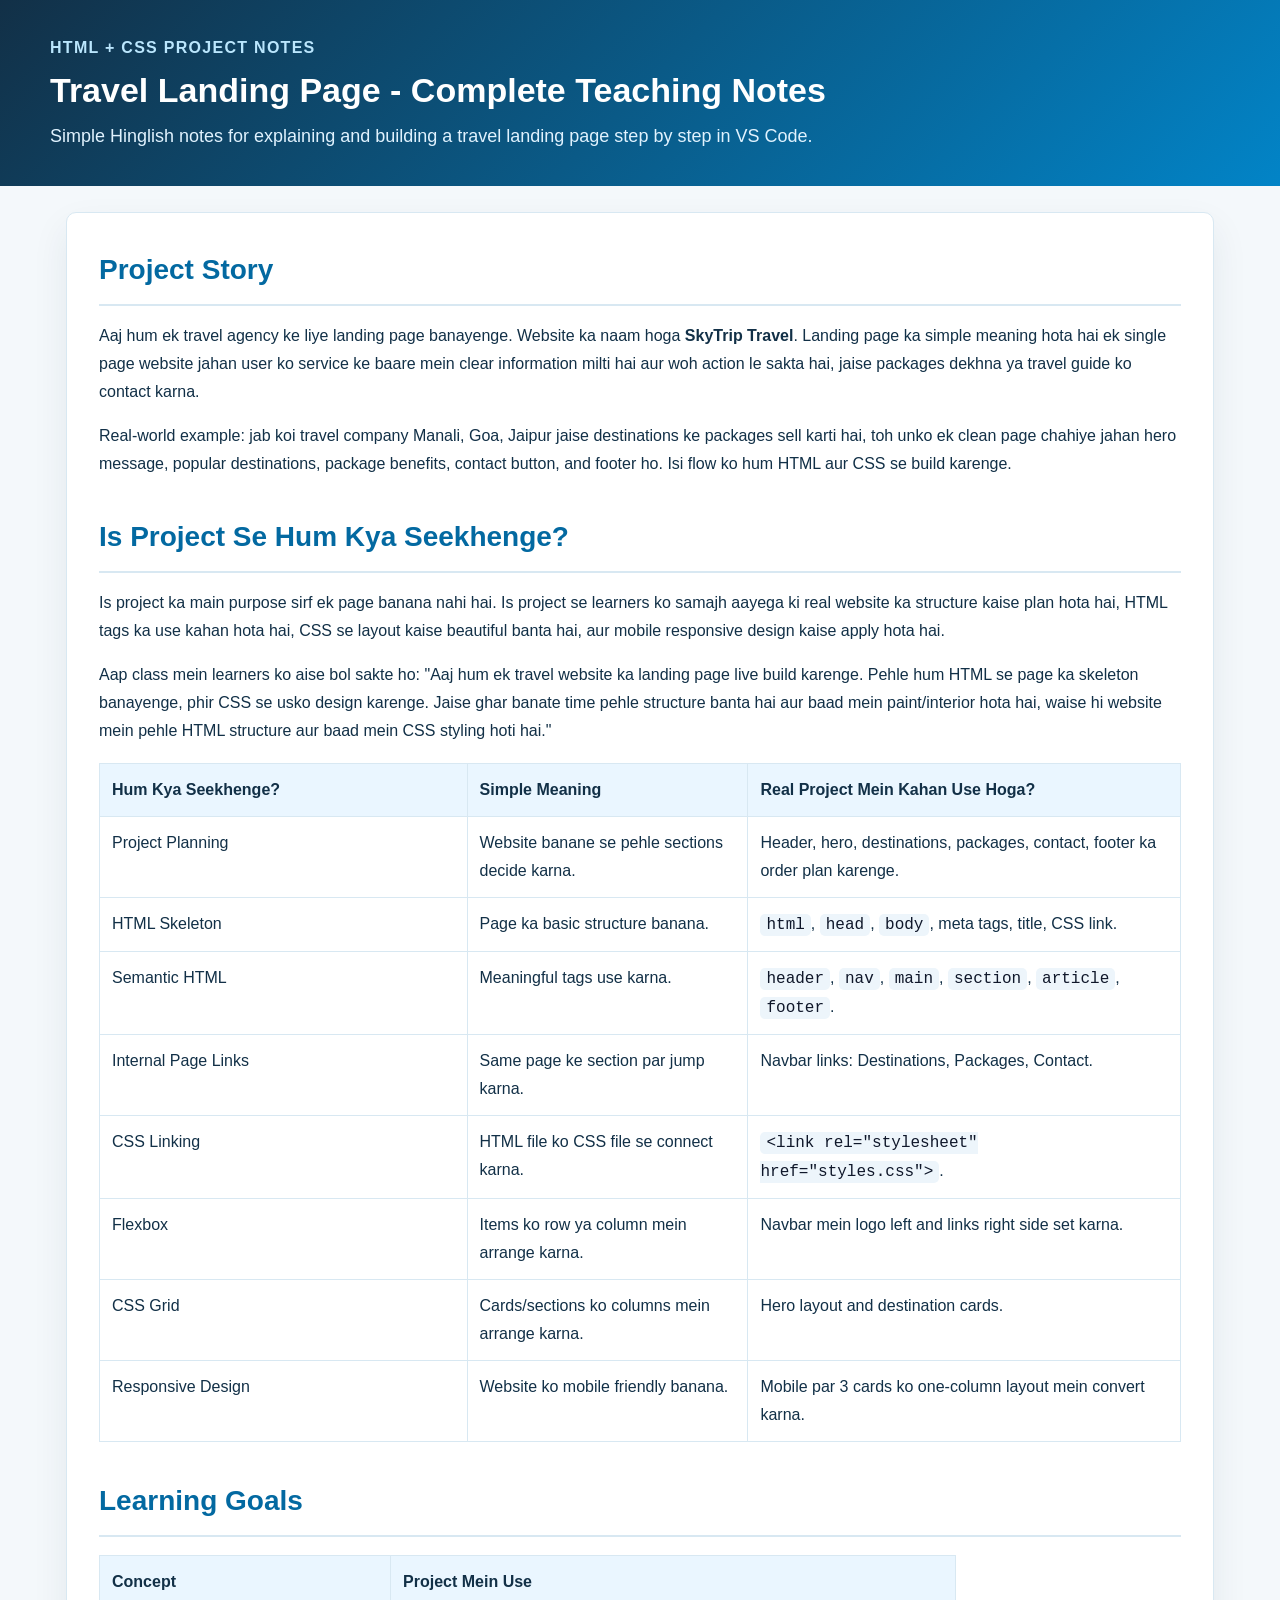
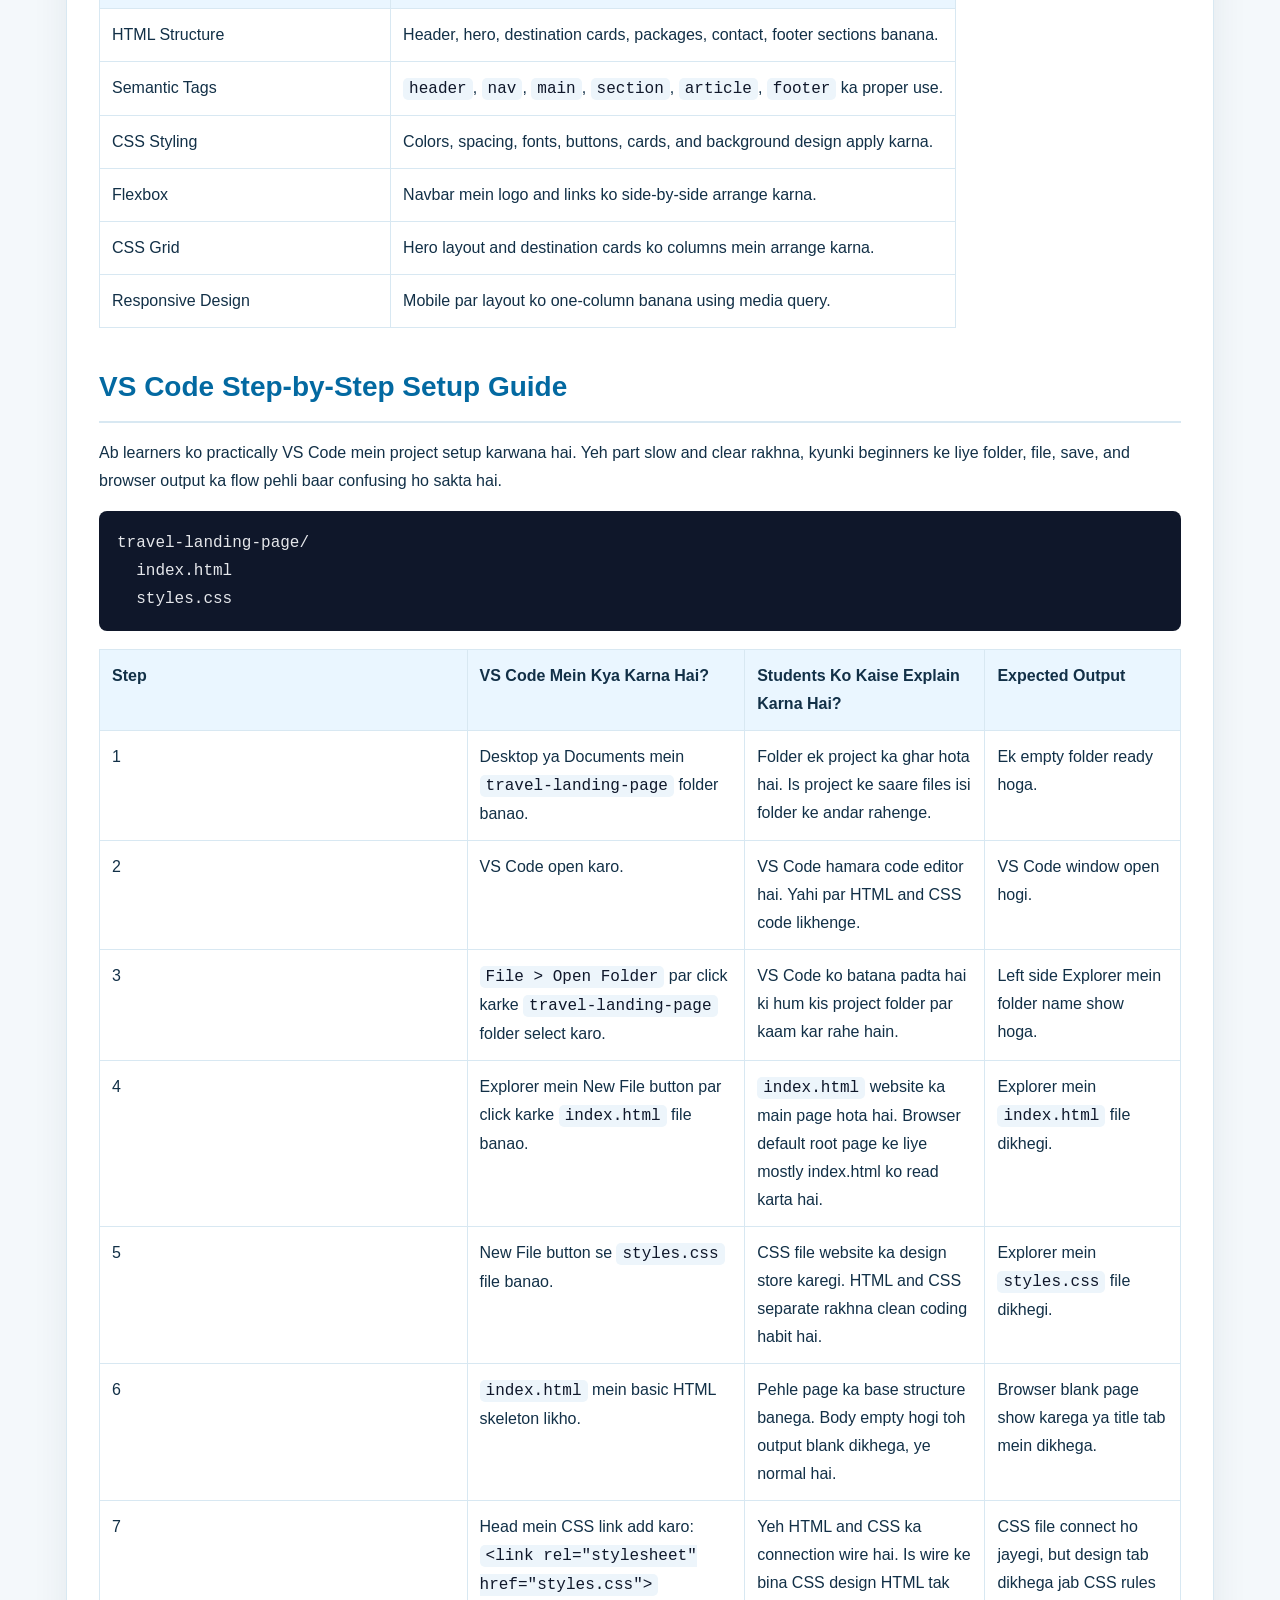
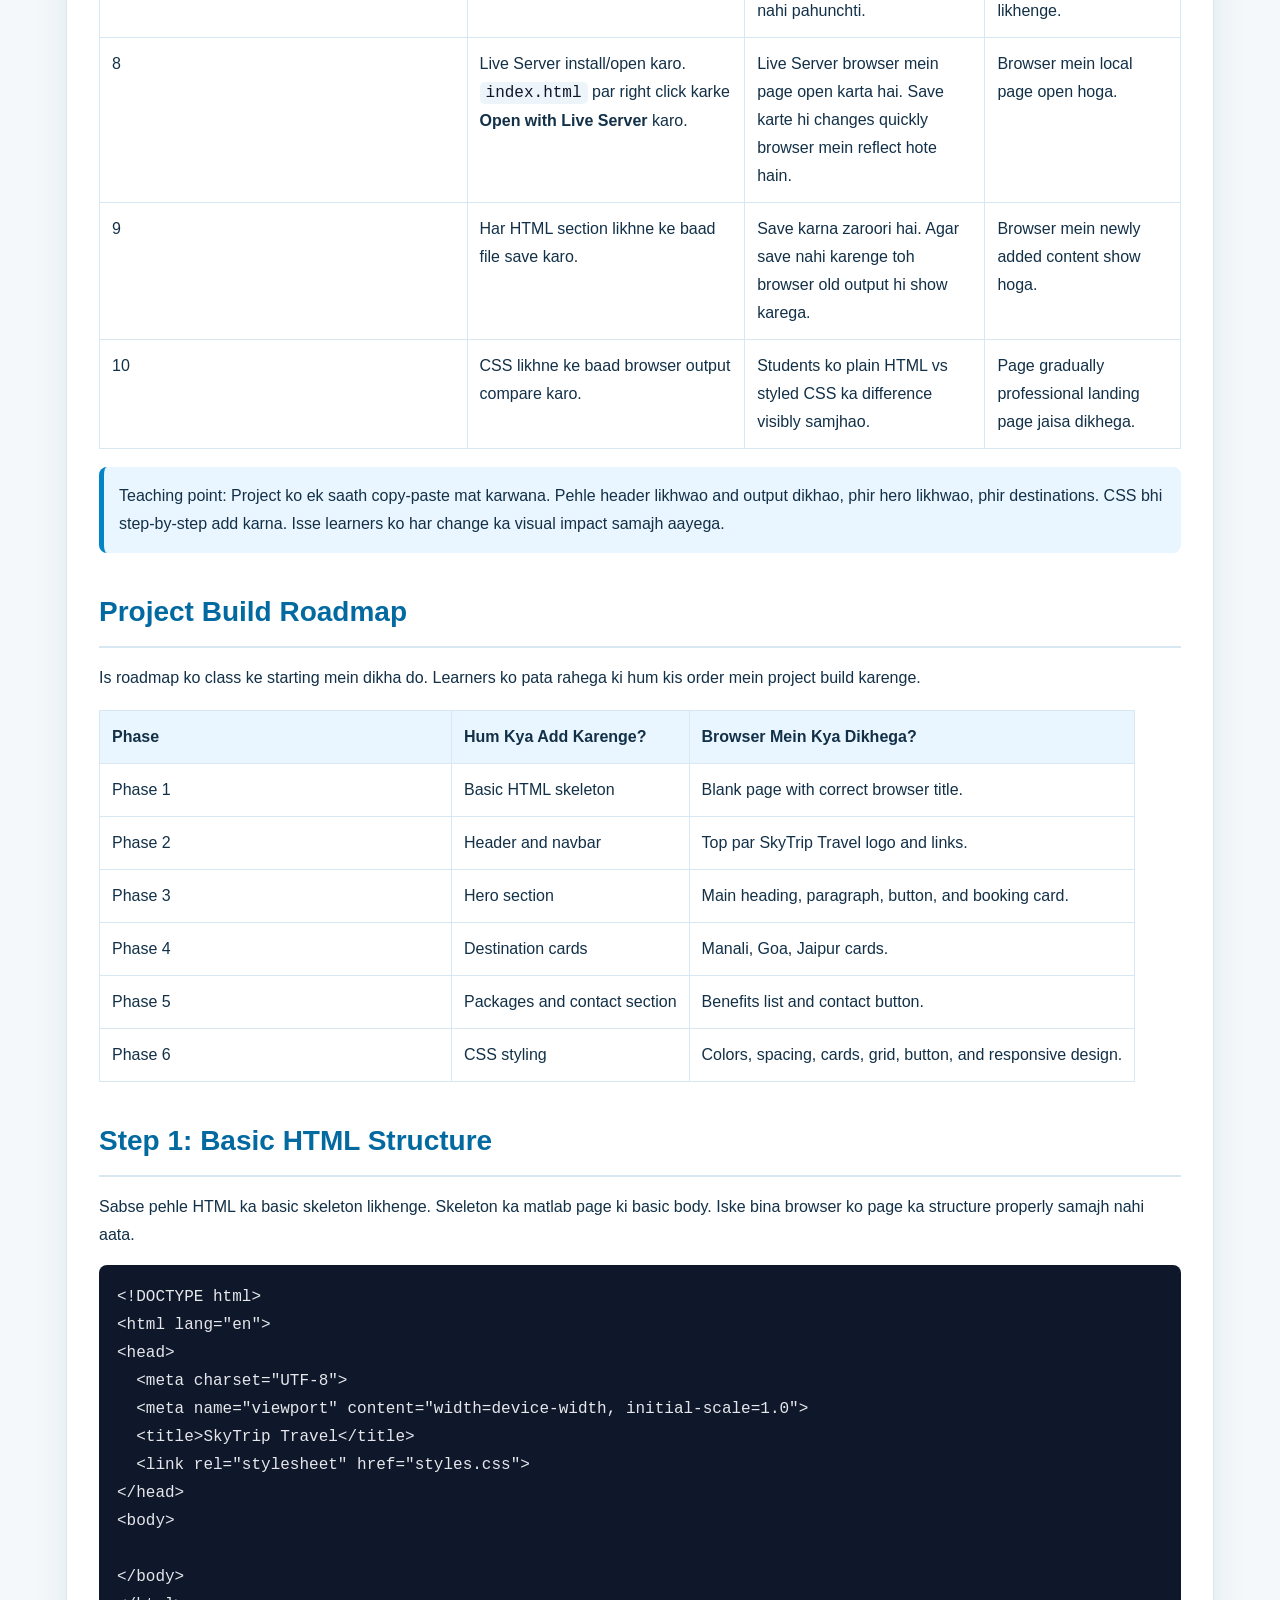
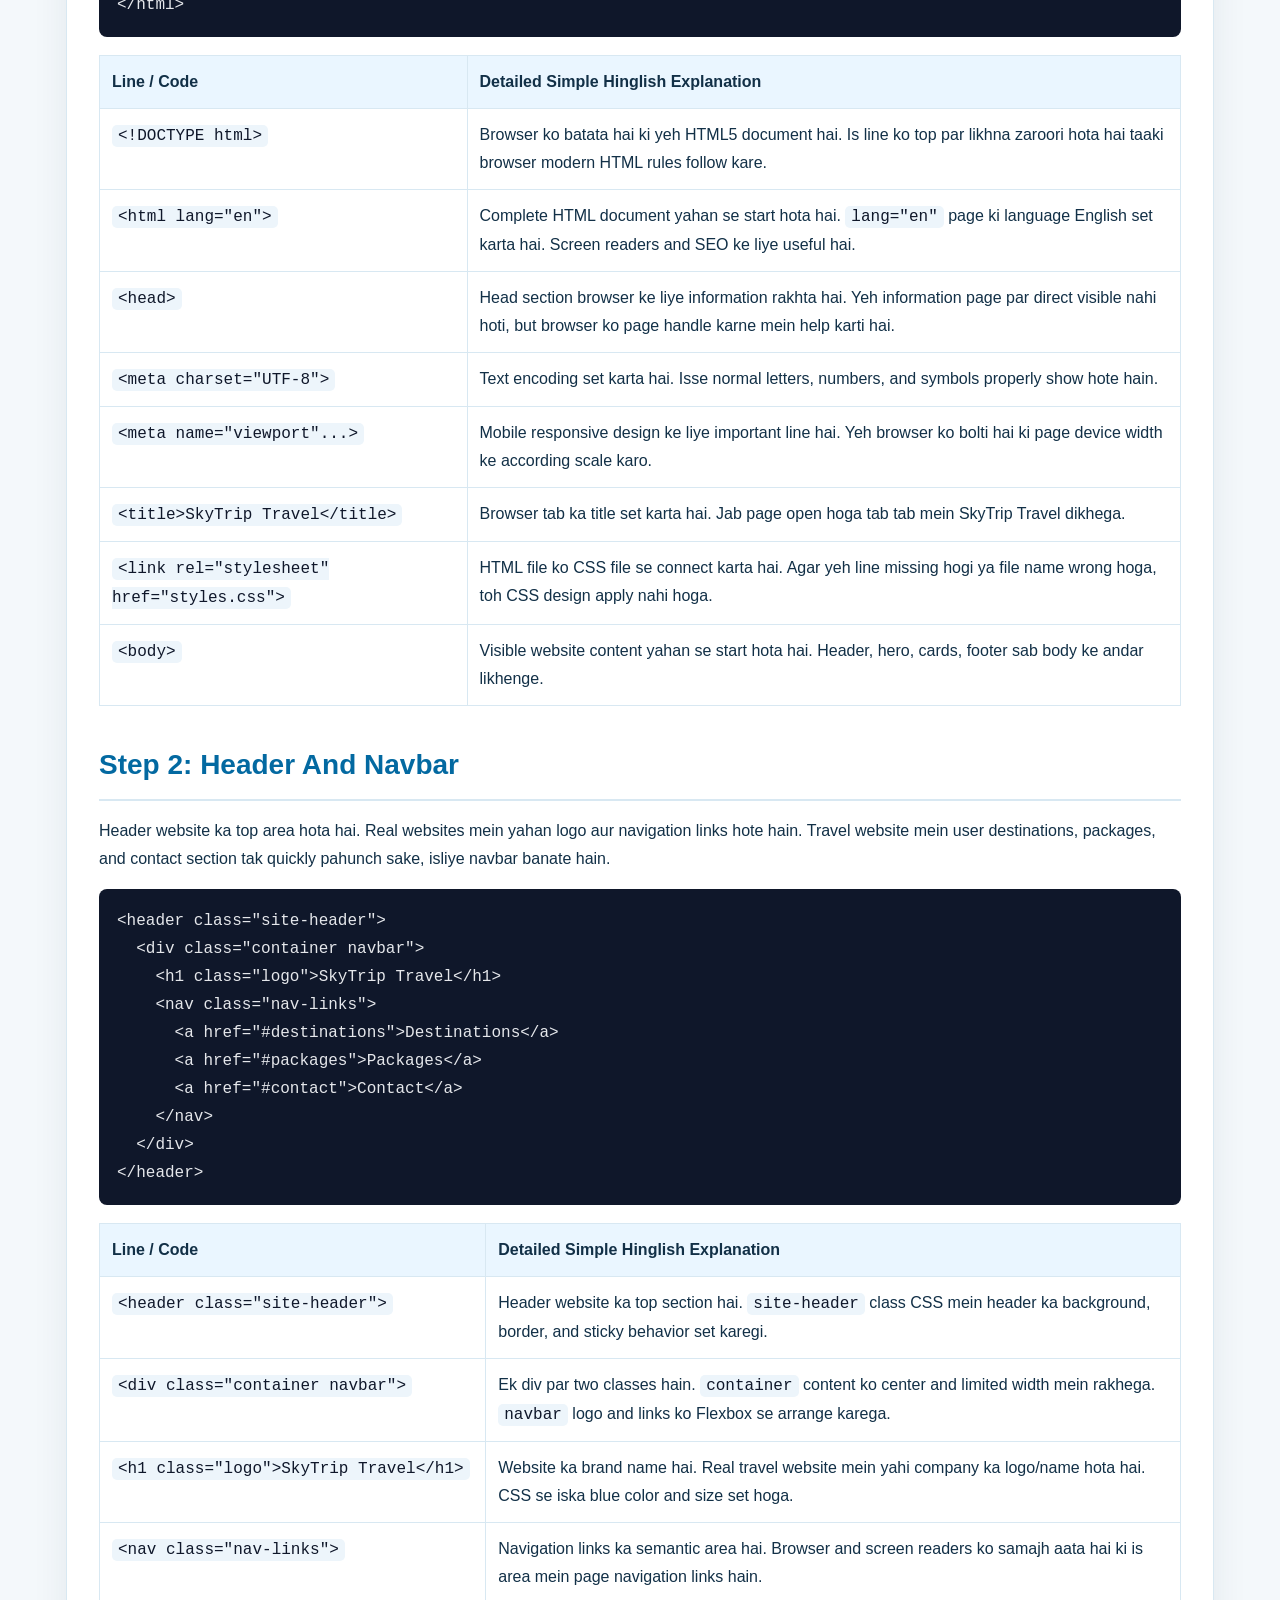
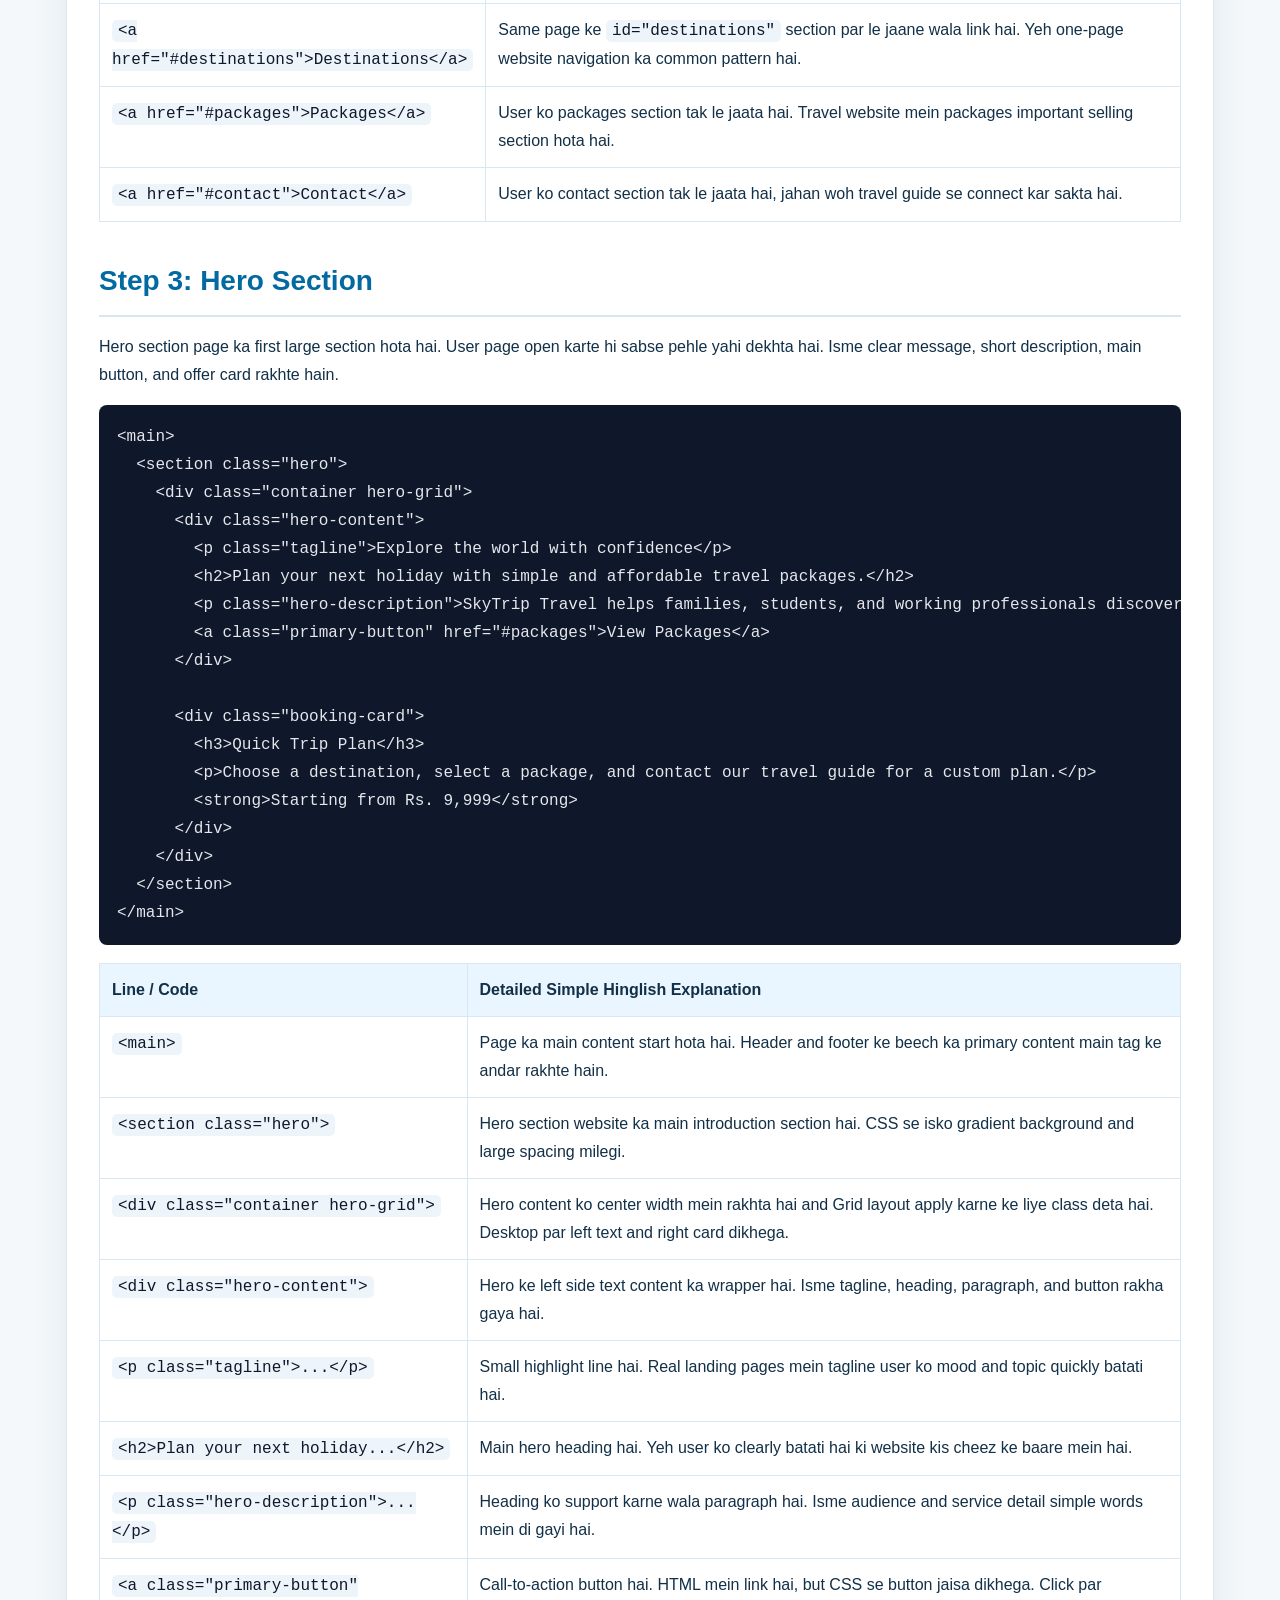
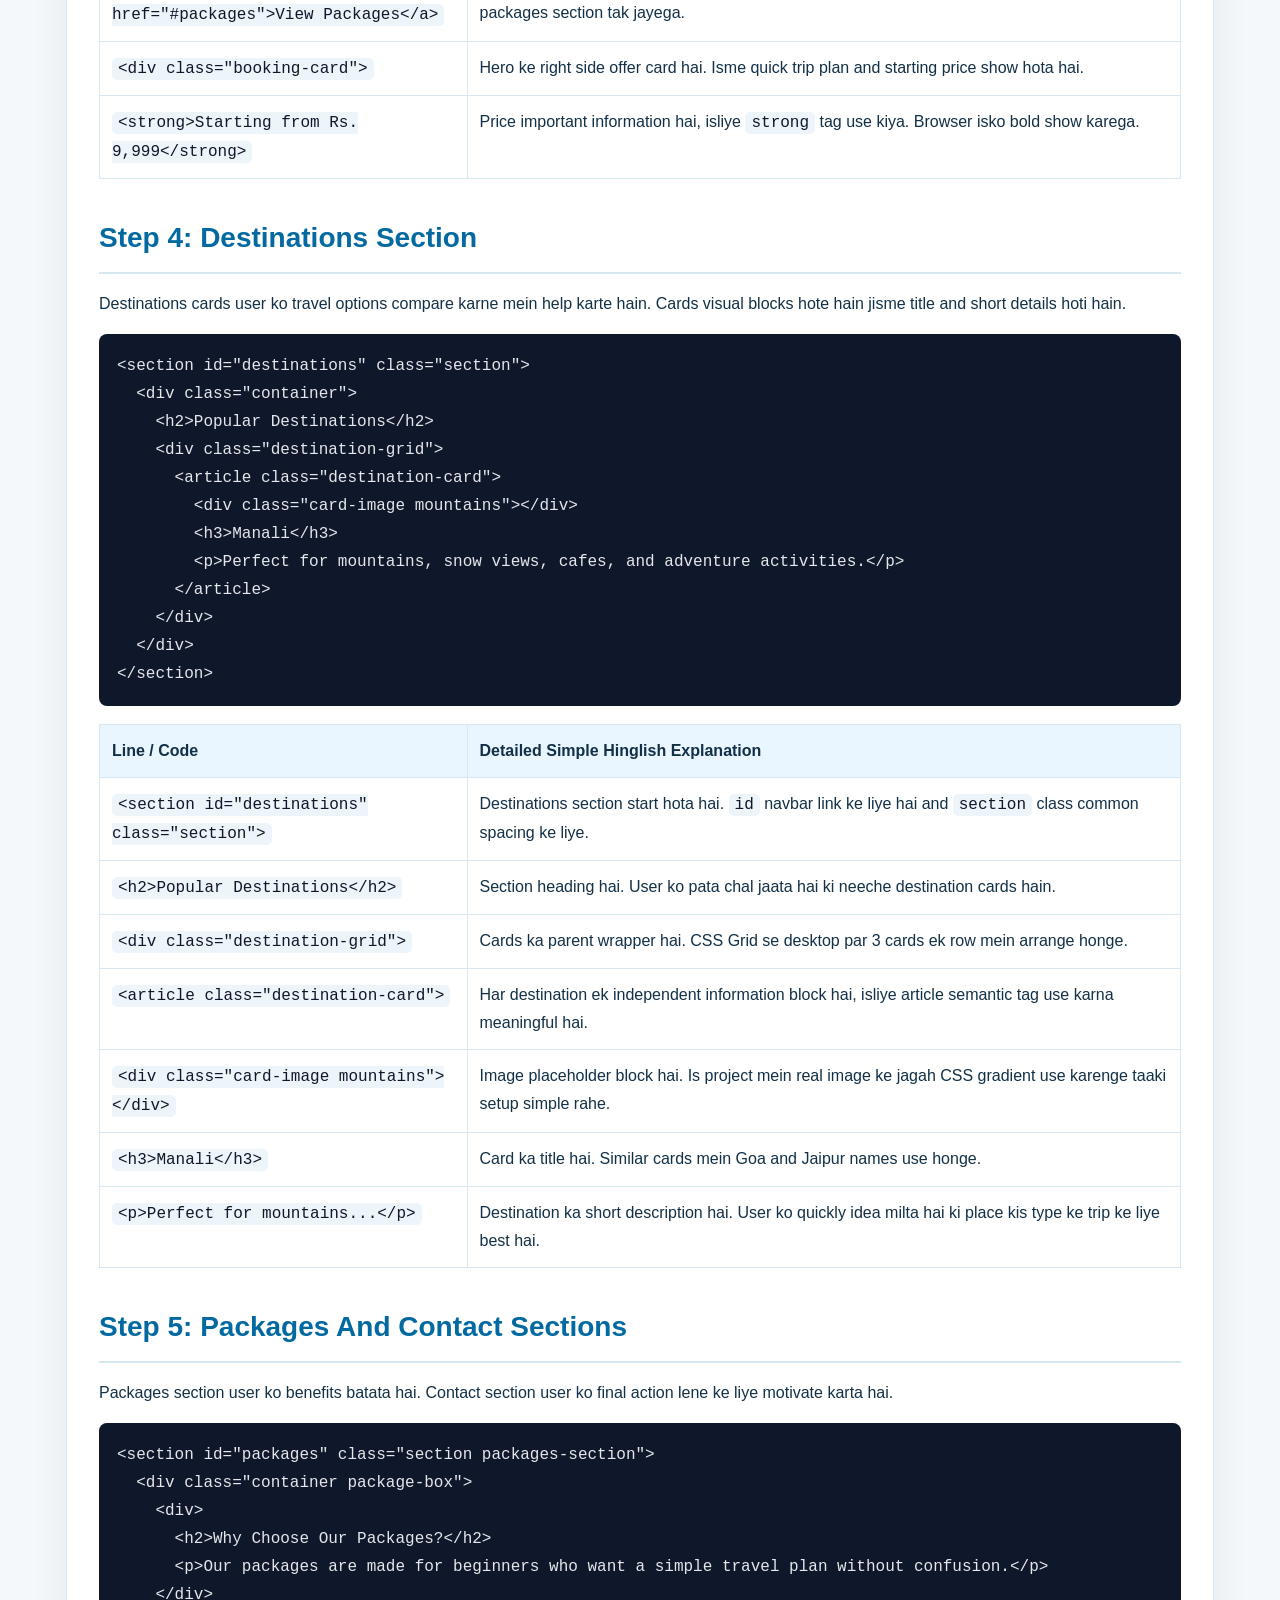
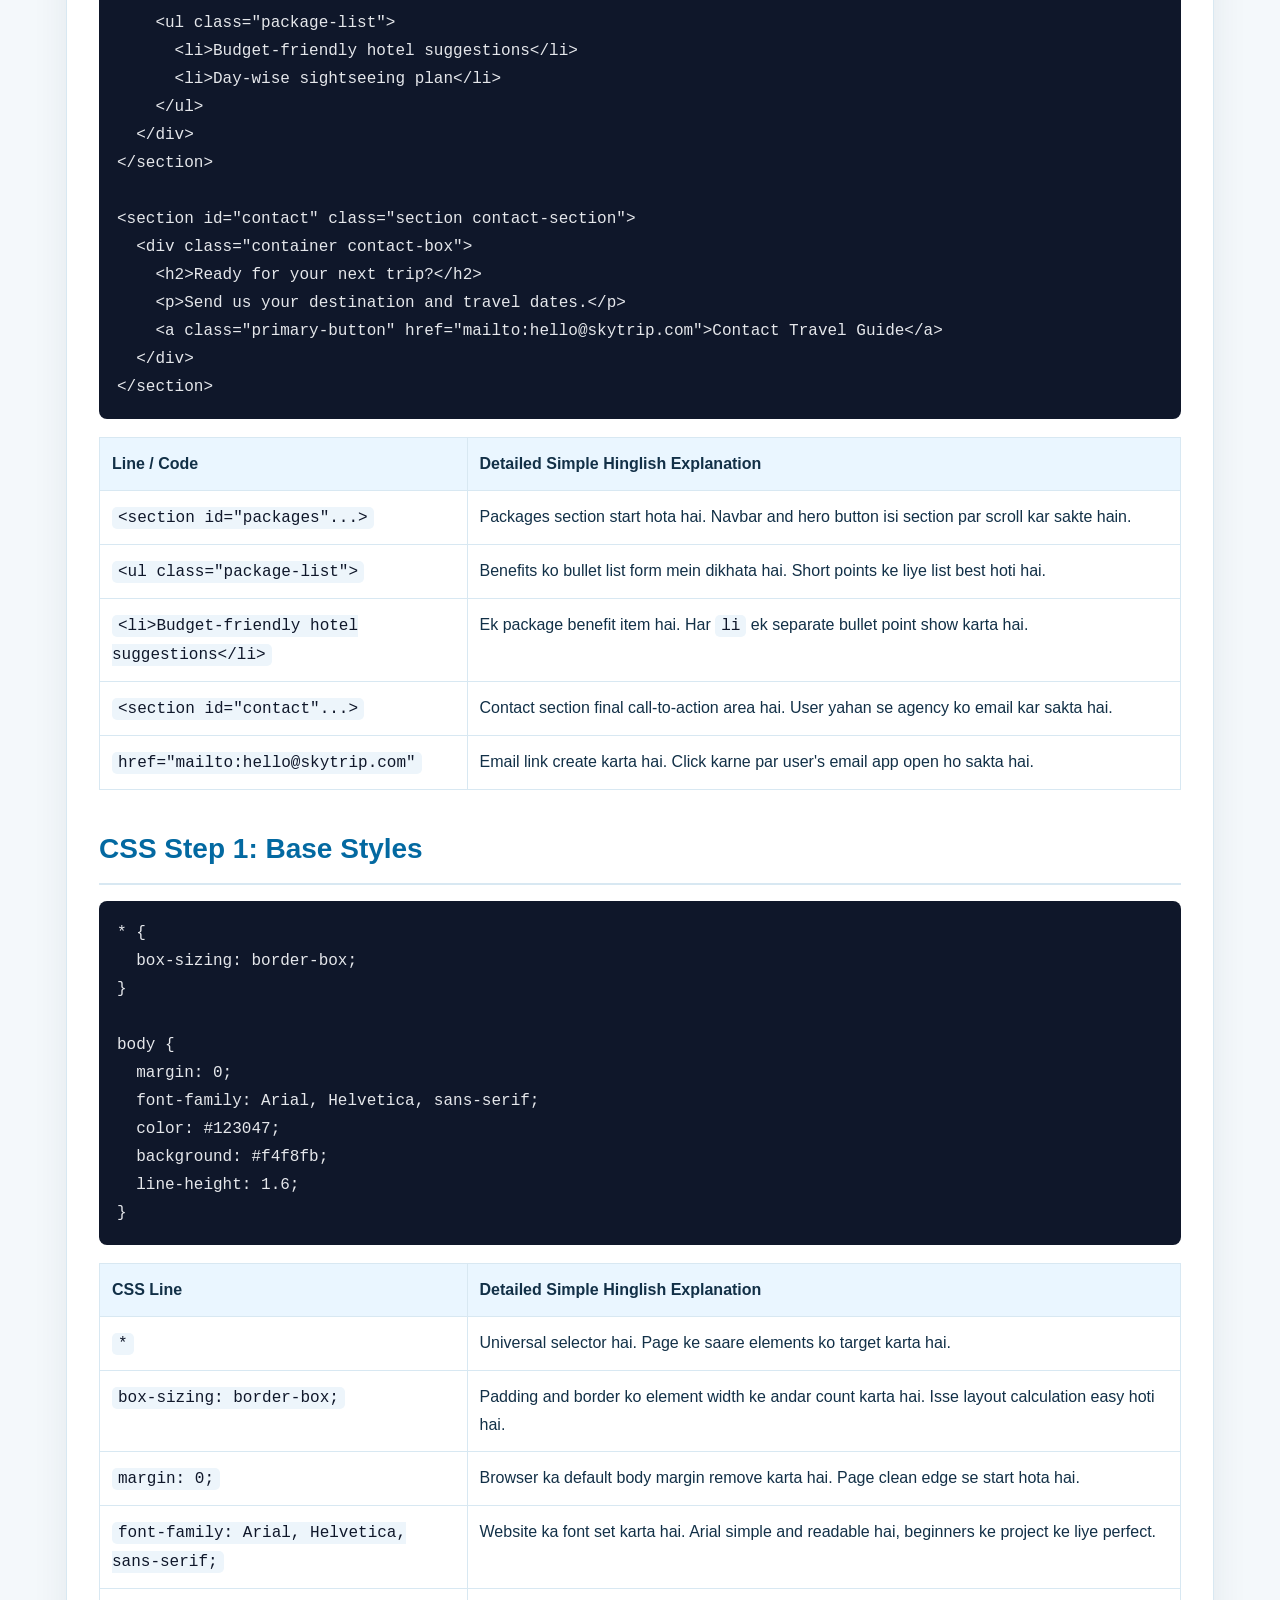
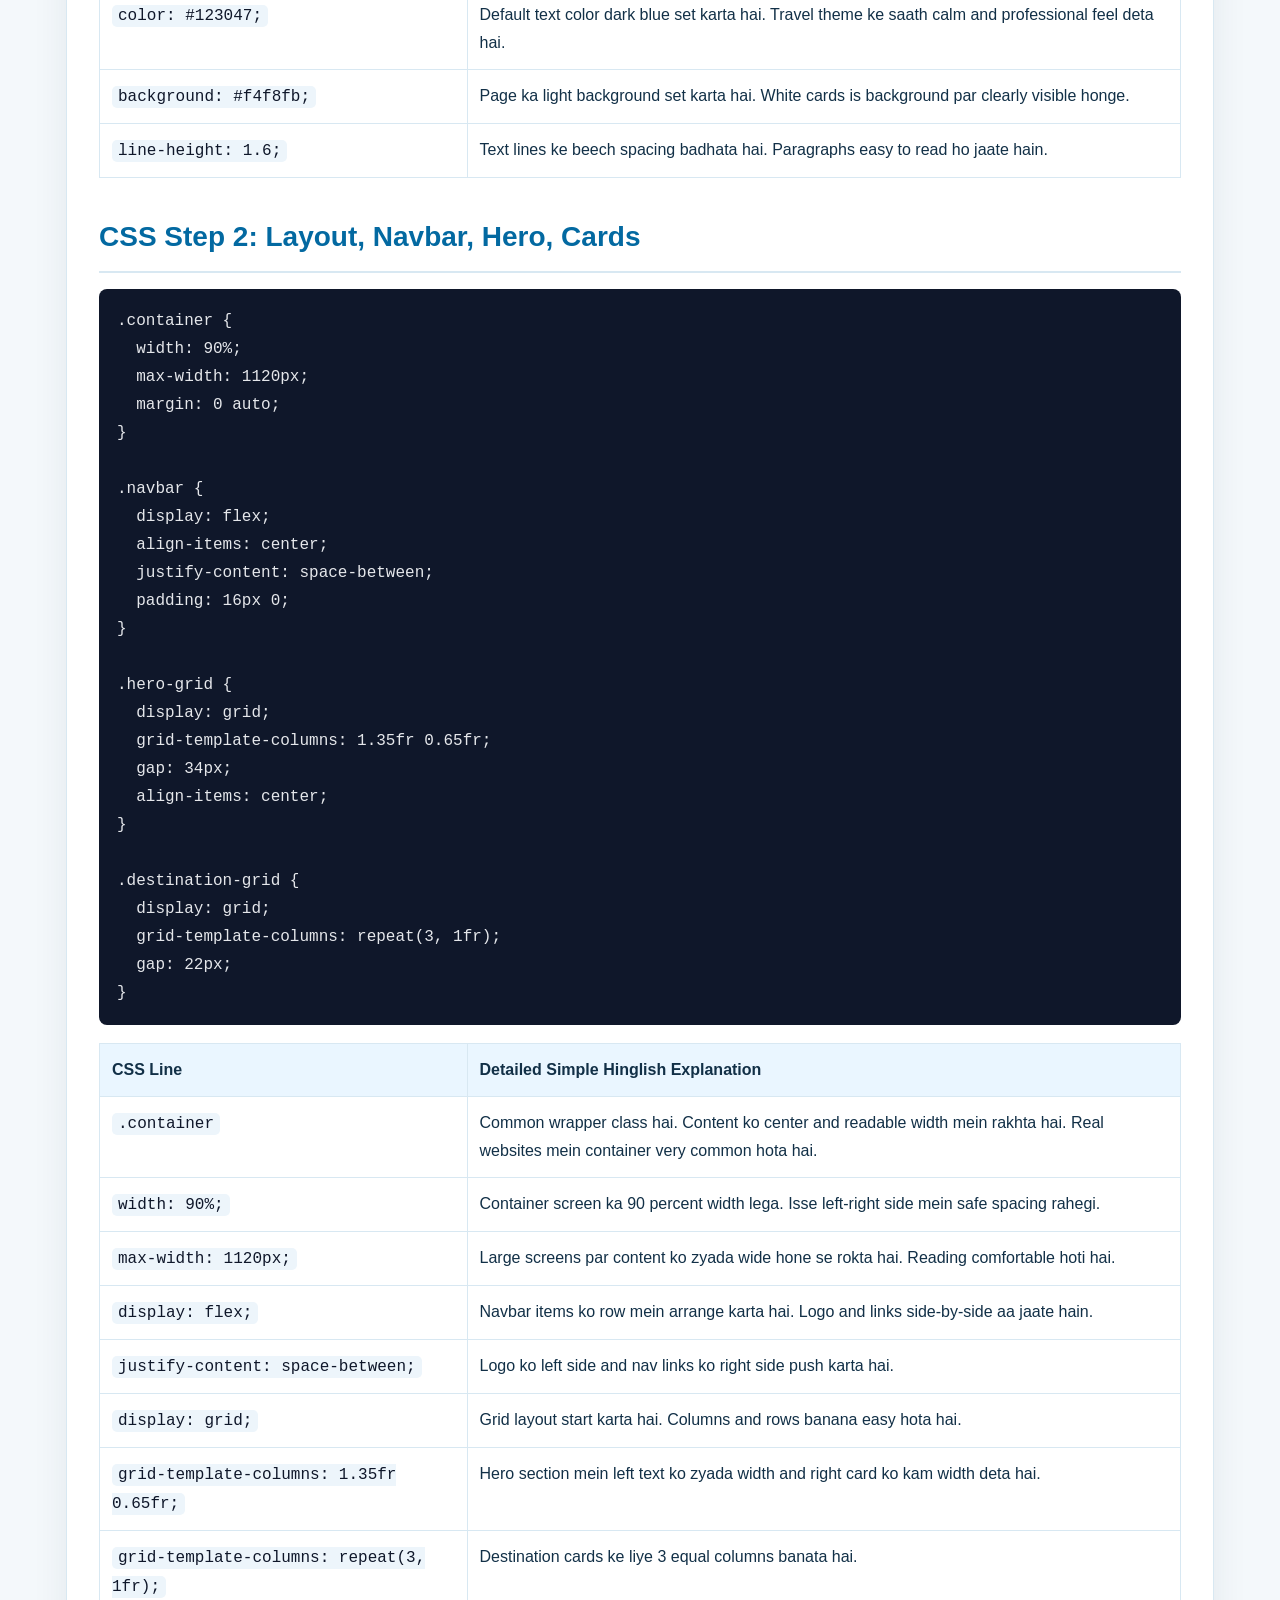
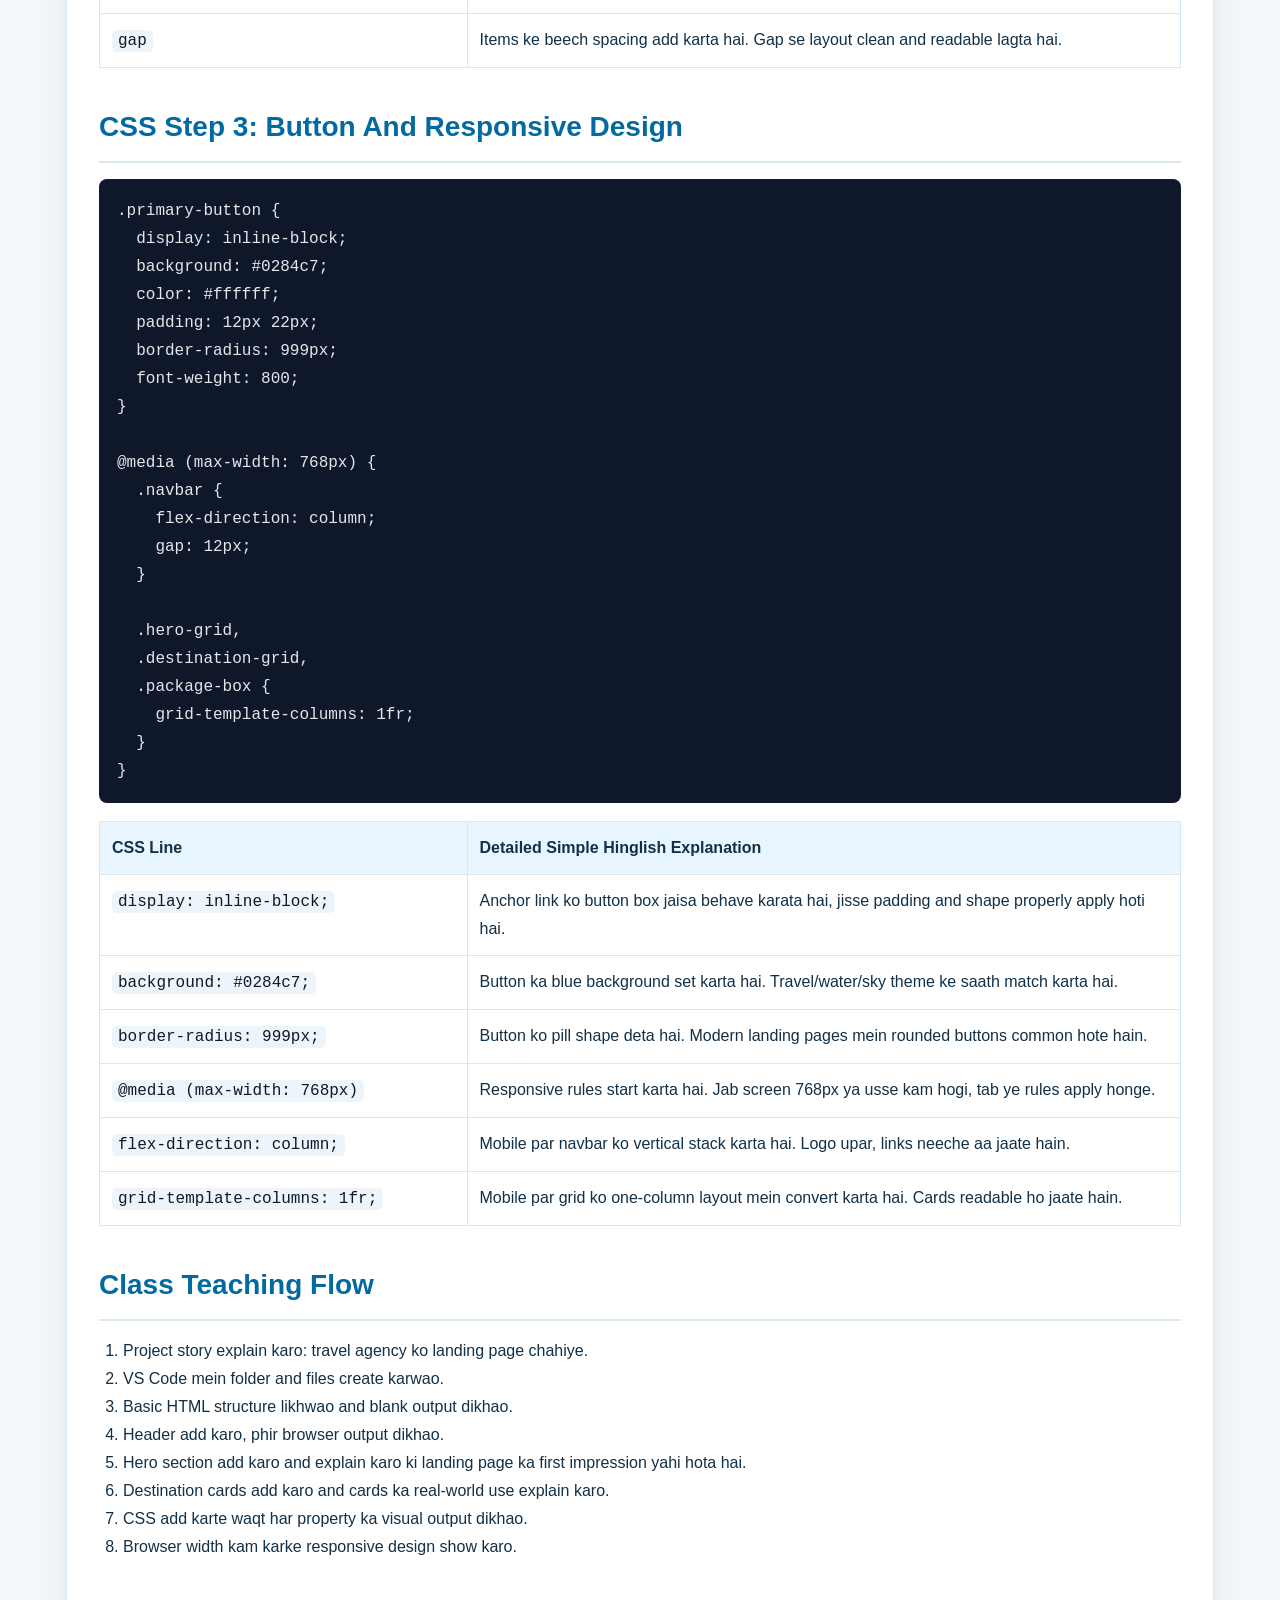
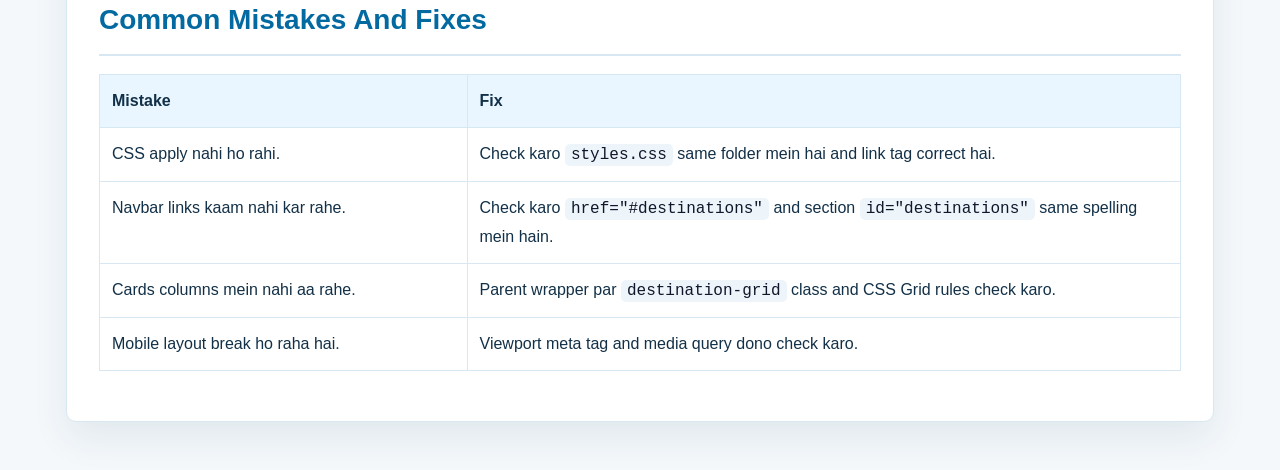
==== commit 321e35ef: "Add VS Code step by step project guide" ====
--- a/index.html
+++ b/index.html
@@ -22,6 +22,57 @@
       <p>Aaj hum ek travel agency ke liye landing page banayenge. Website ka naam hoga <strong>SkyTrip Travel</strong>. Landing page ka simple meaning hota hai ek single page website jahan user ko service ke baare mein clear information milti hai aur woh action le sakta hai, jaise packages dekhna ya travel guide ko contact karna.</p>
       <p>Real-world example: jab koi travel company Manali, Goa, Jaipur jaise destinations ke packages sell karti hai, toh unko ek clean page chahiye jahan hero message, popular destinations, package benefits, contact button, and footer ho. Isi flow ko hum HTML aur CSS se build karenge.</p>
 
+      <h2>Is Project Se Hum Kya Seekhenge?</h2>
+      <p>Is project ka main purpose sirf ek page banana nahi hai. Is project se learners ko samajh aayega ki real website ka structure kaise plan hota hai, HTML tags ka use kahan hota hai, CSS se layout kaise beautiful banta hai, aur mobile responsive design kaise apply hota hai.</p>
+      <p>Aap class mein learners ko aise bol sakte ho: "Aaj hum ek travel website ka landing page live build karenge. Pehle hum HTML se page ka skeleton banayenge, phir CSS se usko design karenge. Jaise ghar banate time pehle structure banta hai aur baad mein paint/interior hota hai, waise hi website mein pehle HTML structure aur baad mein CSS styling hoti hai."</p>
+      <table>
+        <tr>
+          <th>Hum Kya Seekhenge?</th>
+          <th>Simple Meaning</th>
+          <th>Real Project Mein Kahan Use Hoga?</th>
+        </tr>
+        <tr>
+          <td>Project Planning</td>
+          <td>Website banane se pehle sections decide karna.</td>
+          <td>Header, hero, destinations, packages, contact, footer ka order plan karenge.</td>
+        </tr>
+        <tr>
+          <td>HTML Skeleton</td>
+          <td>Page ka basic structure banana.</td>
+          <td><code>html</code>, <code>head</code>, <code>body</code>, meta tags, title, CSS link.</td>
+        </tr>
+        <tr>
+          <td>Semantic HTML</td>
+          <td>Meaningful tags use karna.</td>
+          <td><code>header</code>, <code>nav</code>, <code>main</code>, <code>section</code>, <code>article</code>, <code>footer</code>.</td>
+        </tr>
+        <tr>
+          <td>Internal Page Links</td>
+          <td>Same page ke section par jump karna.</td>
+          <td>Navbar links: Destinations, Packages, Contact.</td>
+        </tr>
+        <tr>
+          <td>CSS Linking</td>
+          <td>HTML file ko CSS file se connect karna.</td>
+          <td><code>&lt;link rel="stylesheet" href="styles.css"&gt;</code>.</td>
+        </tr>
+        <tr>
+          <td>Flexbox</td>
+          <td>Items ko row ya column mein arrange karna.</td>
+          <td>Navbar mein logo left and links right side set karna.</td>
+        </tr>
+        <tr>
+          <td>CSS Grid</td>
+          <td>Cards/sections ko columns mein arrange karna.</td>
+          <td>Hero layout and destination cards.</td>
+        </tr>
+        <tr>
+          <td>Responsive Design</td>
+          <td>Website ko mobile friendly banana.</td>
+          <td>Mobile par 3 cards ko one-column layout mein convert karna.</td>
+        </tr>
+      </table>
+
       <h2>Learning Goals</h2>
       <table>
         <tr>
@@ -54,20 +105,120 @@
         </tr>
       </table>
 
-      <h2>VS Code Setup</h2>
-      <p>Class mein pehle learners ko folder setup karwana hai. Isse unko project organization samajh aata hai. Ek project ke liye alag folder banana professional habit hai.</p>
+      <h2>VS Code Step-by-Step Setup Guide</h2>
+      <p>Ab learners ko practically VS Code mein project setup karwana hai. Yeh part slow and clear rakhna, kyunki beginners ke liye folder, file, save, and browser output ka flow pehli baar confusing ho sakta hai.</p>
       <pre><code>travel-landing-page/
   index.html
   styles.css</code></pre>
-      <ol>
-        <li>Desktop ya Documents mein <code>travel-landing-page</code> folder banao.</li>
-        <li>VS Code open karo.</li>
-        <li><code>File &gt; Open Folder</code> se project folder open karo.</li>
-        <li><code>index.html</code> file banao. Isme page ka structure likhenge.</li>
-        <li><code>styles.css</code> file banao. Isme page ka design likhenge.</li>
-        <li>Live Server extension se <code>index.html</code> run karo.</li>
-      </ol>
-      <div class="note">Teaching point: Pehle blank page run karwao, phir HTML add karte jao. Har section add hone ke baad browser output dikhao.</div>
+      <table>
+        <tr>
+          <th>Step</th>
+          <th>VS Code Mein Kya Karna Hai?</th>
+          <th>Students Ko Kaise Explain Karna Hai?</th>
+          <th>Expected Output</th>
+        </tr>
+        <tr>
+          <td>1</td>
+          <td>Desktop ya Documents mein <code>travel-landing-page</code> folder banao.</td>
+          <td>Folder ek project ka ghar hota hai. Is project ke saare files isi folder ke andar rahenge.</td>
+          <td>Ek empty folder ready hoga.</td>
+        </tr>
+        <tr>
+          <td>2</td>
+          <td>VS Code open karo.</td>
+          <td>VS Code hamara code editor hai. Yahi par HTML and CSS code likhenge.</td>
+          <td>VS Code window open hogi.</td>
+        </tr>
+        <tr>
+          <td>3</td>
+          <td><code>File &gt; Open Folder</code> par click karke <code>travel-landing-page</code> folder select karo.</td>
+          <td>VS Code ko batana padta hai ki hum kis project folder par kaam kar rahe hain.</td>
+          <td>Left side Explorer mein folder name show hoga.</td>
+        </tr>
+        <tr>
+          <td>4</td>
+          <td>Explorer mein New File button par click karke <code>index.html</code> file banao.</td>
+          <td><code>index.html</code> website ka main page hota hai. Browser default root page ke liye mostly index.html ko read karta hai.</td>
+          <td>Explorer mein <code>index.html</code> file dikhegi.</td>
+        </tr>
+        <tr>
+          <td>5</td>
+          <td>New File button se <code>styles.css</code> file banao.</td>
+          <td>CSS file website ka design store karegi. HTML and CSS separate rakhna clean coding habit hai.</td>
+          <td>Explorer mein <code>styles.css</code> file dikhegi.</td>
+        </tr>
+        <tr>
+          <td>6</td>
+          <td><code>index.html</code> mein basic HTML skeleton likho.</td>
+          <td>Pehle page ka base structure banega. Body empty hogi toh output blank dikhega, ye normal hai.</td>
+          <td>Browser blank page show karega ya title tab mein dikhega.</td>
+        </tr>
+        <tr>
+          <td>7</td>
+          <td>Head mein CSS link add karo: <code>&lt;link rel="stylesheet" href="styles.css"&gt;</code></td>
+          <td>Yeh HTML and CSS ka connection wire hai. Is wire ke bina CSS design HTML tak nahi pahunchti.</td>
+          <td>CSS file connect ho jayegi, but design tab dikhega jab CSS rules likhenge.</td>
+        </tr>
+        <tr>
+          <td>8</td>
+          <td>Live Server install/open karo. <code>index.html</code> par right click karke <strong>Open with Live Server</strong> karo.</td>
+          <td>Live Server browser mein page open karta hai. Save karte hi changes quickly browser mein reflect hote hain.</td>
+          <td>Browser mein local page open hoga.</td>
+        </tr>
+        <tr>
+          <td>9</td>
+          <td>Har HTML section likhne ke baad file save karo.</td>
+          <td>Save karna zaroori hai. Agar save nahi karenge toh browser old output hi show karega.</td>
+          <td>Browser mein newly added content show hoga.</td>
+        </tr>
+        <tr>
+          <td>10</td>
+          <td>CSS likhne ke baad browser output compare karo.</td>
+          <td>Students ko plain HTML vs styled CSS ka difference visibly samjhao.</td>
+          <td>Page gradually professional landing page jaisa dikhega.</td>
+        </tr>
+      </table>
+      <div class="note">Teaching point: Project ko ek saath copy-paste mat karwana. Pehle header likhwao and output dikhao, phir hero likhwao, phir destinations. CSS bhi step-by-step add karna. Isse learners ko har change ka visual impact samajh aayega.</div>
+
+      <h2>Project Build Roadmap</h2>
+      <p>Is roadmap ko class ke starting mein dikha do. Learners ko pata rahega ki hum kis order mein project build karenge.</p>
+      <table>
+        <tr>
+          <th>Phase</th>
+          <th>Hum Kya Add Karenge?</th>
+          <th>Browser Mein Kya Dikhega?</th>
+        </tr>
+        <tr>
+          <td>Phase 1</td>
+          <td>Basic HTML skeleton</td>
+          <td>Blank page with correct browser title.</td>
+        </tr>
+        <tr>
+          <td>Phase 2</td>
+          <td>Header and navbar</td>
+          <td>Top par SkyTrip Travel logo and links.</td>
+        </tr>
+        <tr>
+          <td>Phase 3</td>
+          <td>Hero section</td>
+          <td>Main heading, paragraph, button, and booking card.</td>
+        </tr>
+        <tr>
+          <td>Phase 4</td>
+          <td>Destination cards</td>
+          <td>Manali, Goa, Jaipur cards.</td>
+        </tr>
+        <tr>
+          <td>Phase 5</td>
+          <td>Packages and contact section</td>
+          <td>Benefits list and contact button.</td>
+        </tr>
+        <tr>
+          <td>Phase 6</td>
+          <td>CSS styling</td>
+          <td>Colors, spacing, cards, grid, button, and responsive design.</td>
+        </tr>
+      </table>
 
       <h2>Step 1: Basic HTML Structure</h2>
       <p>Sabse pehle HTML ka basic skeleton likhenge. Skeleton ka matlab page ki basic body. Iske bina browser ko page ka structure properly samajh nahi aata.</p>
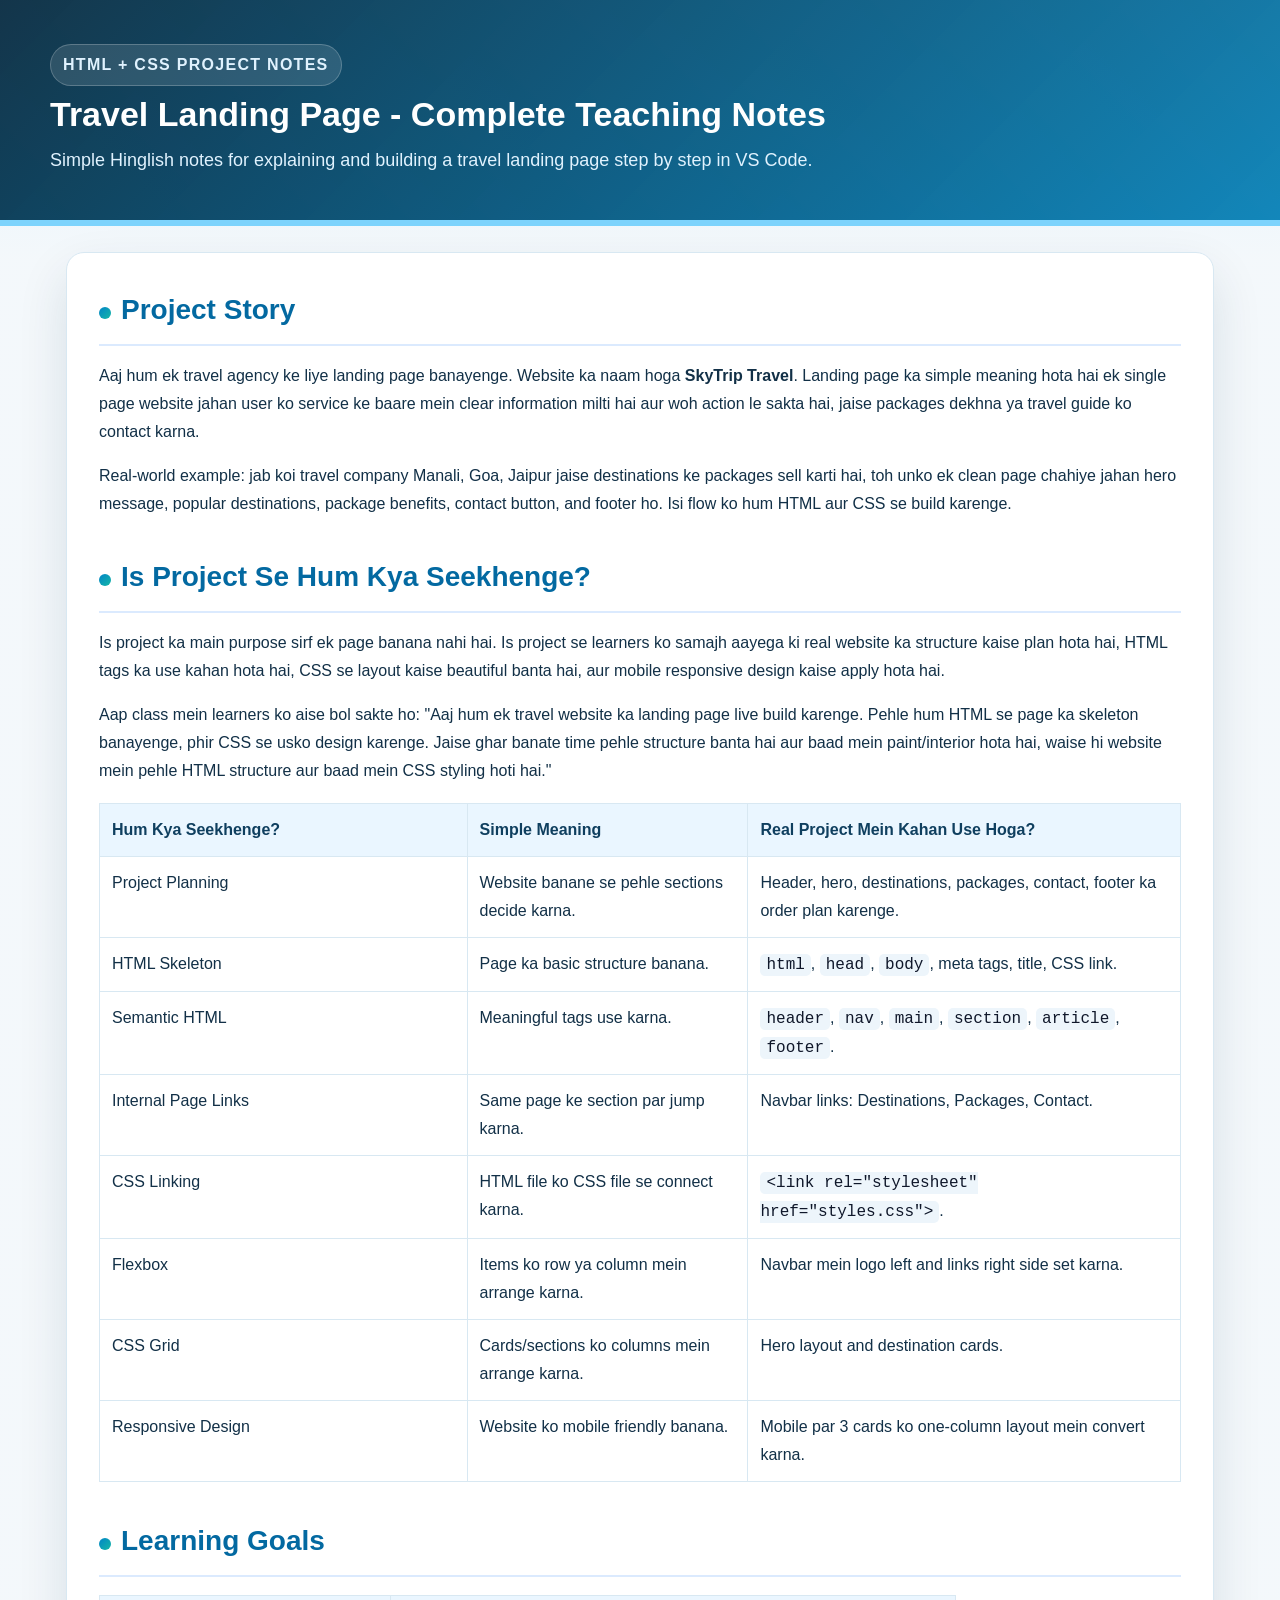
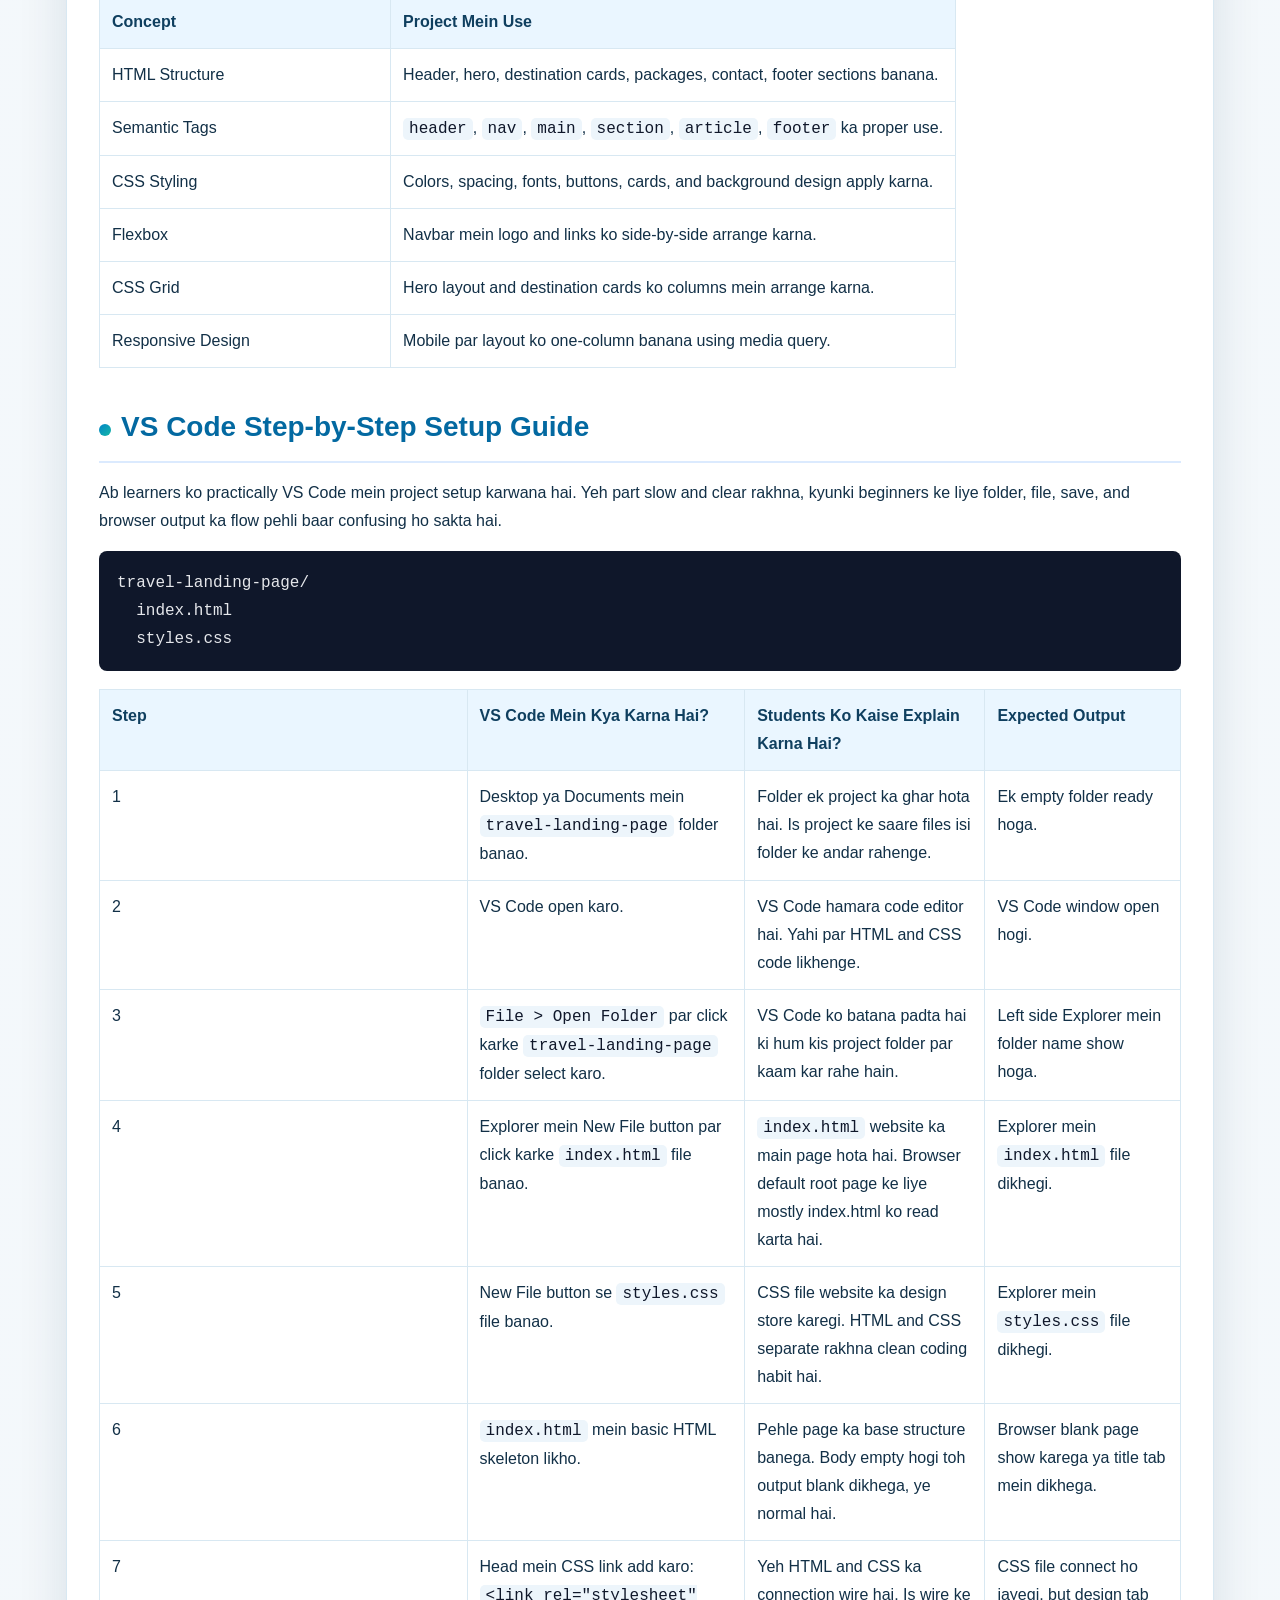
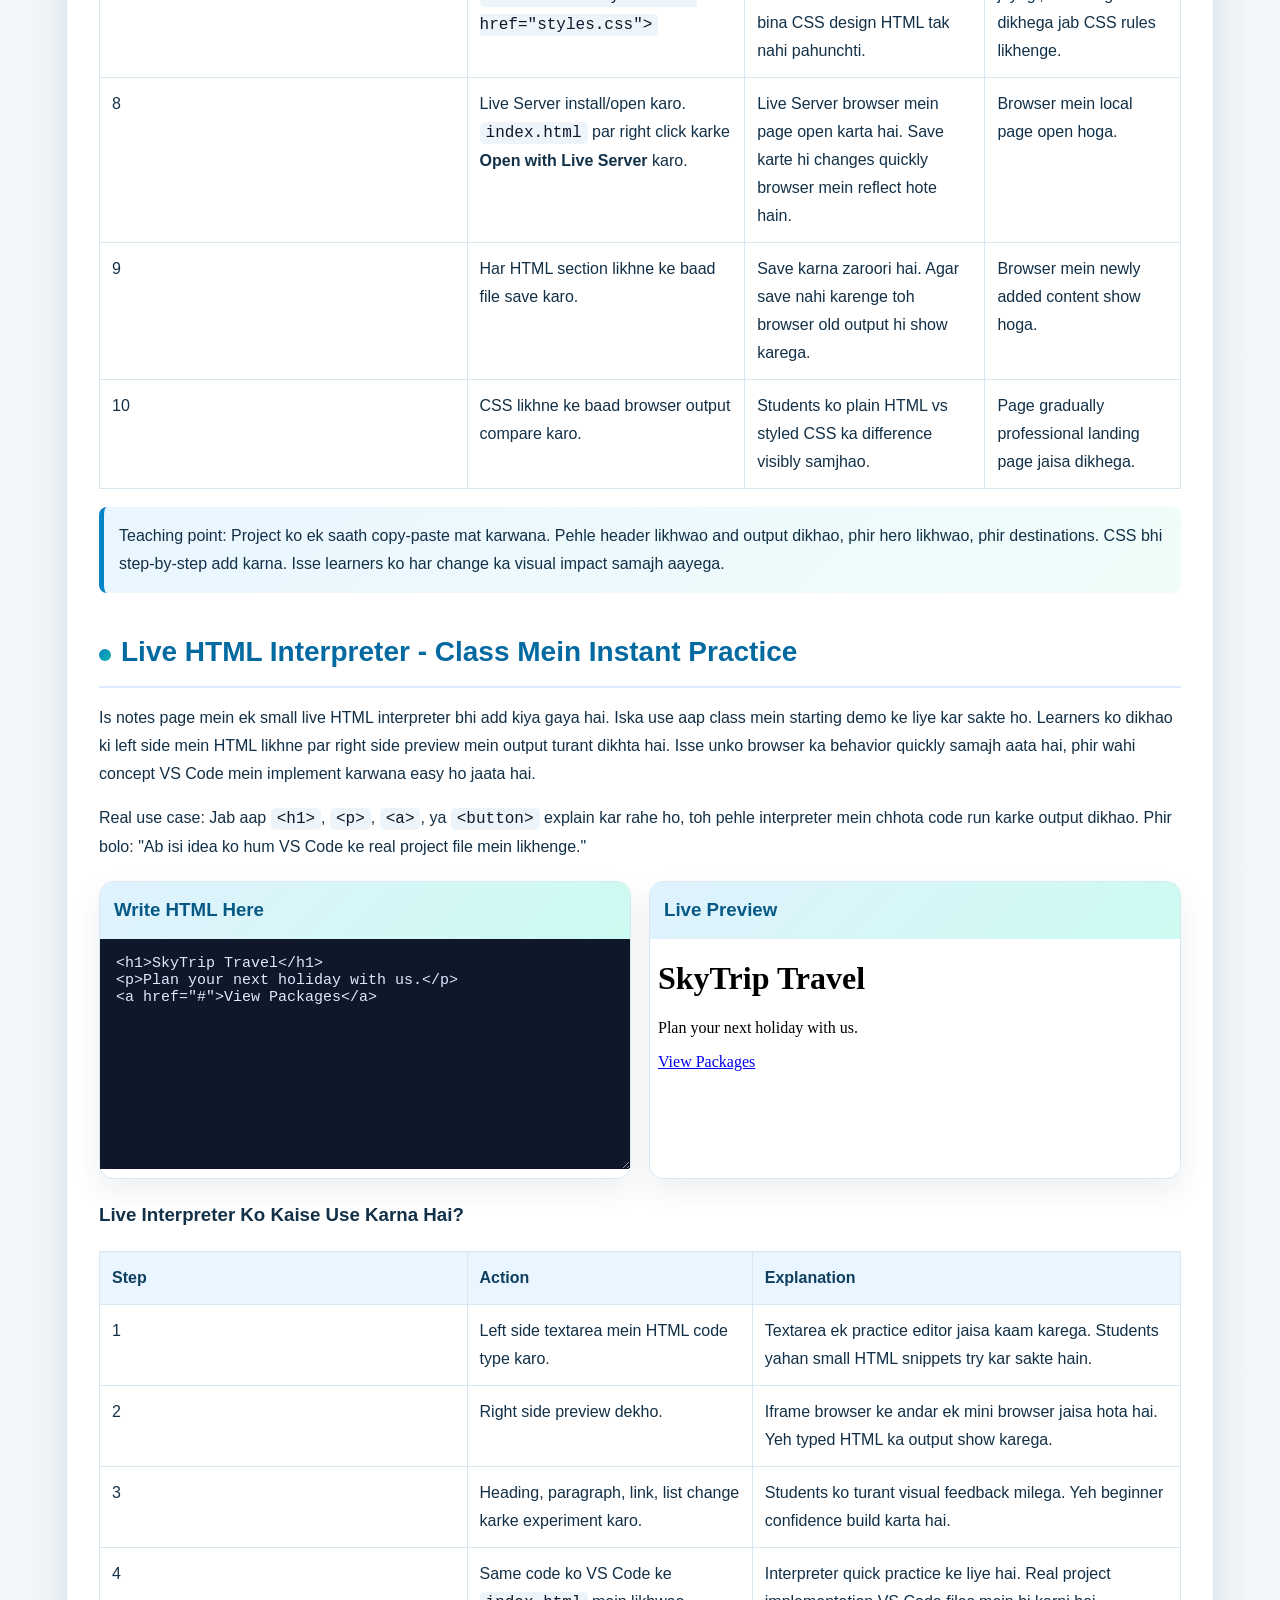
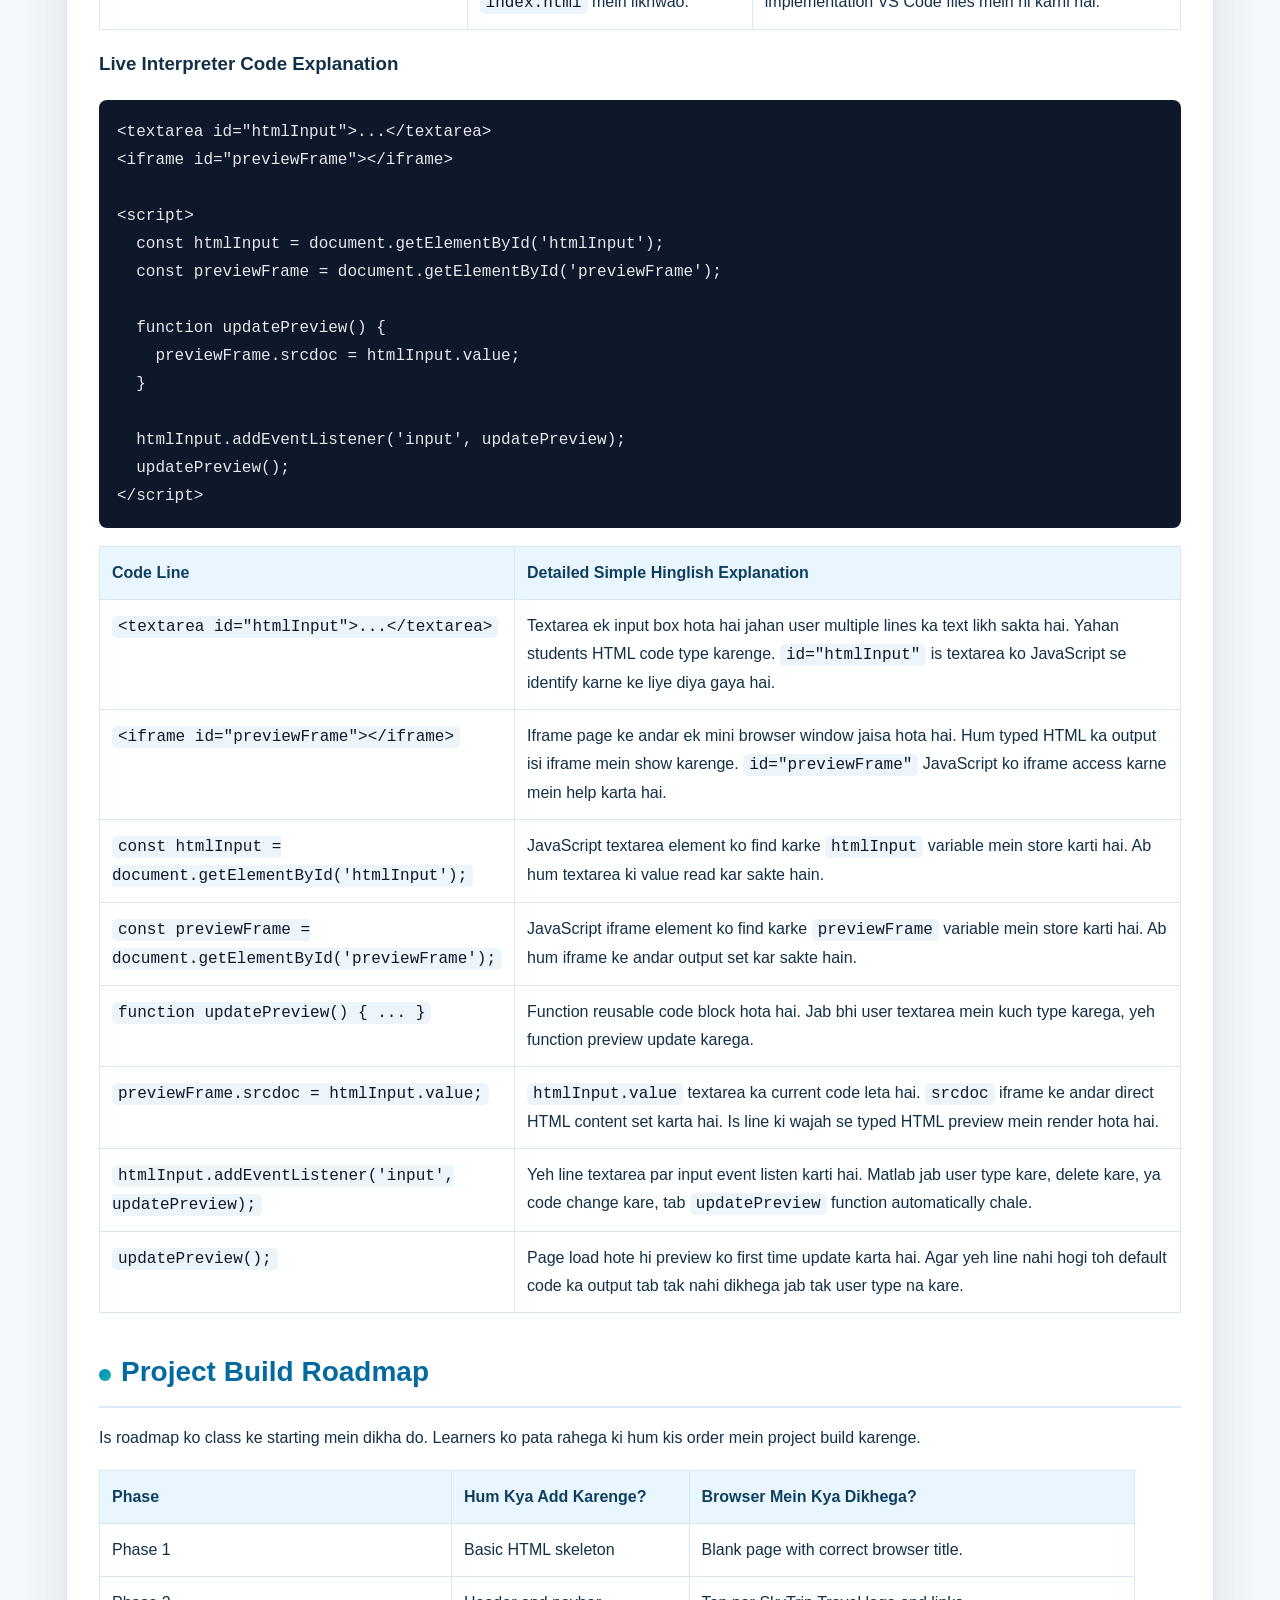
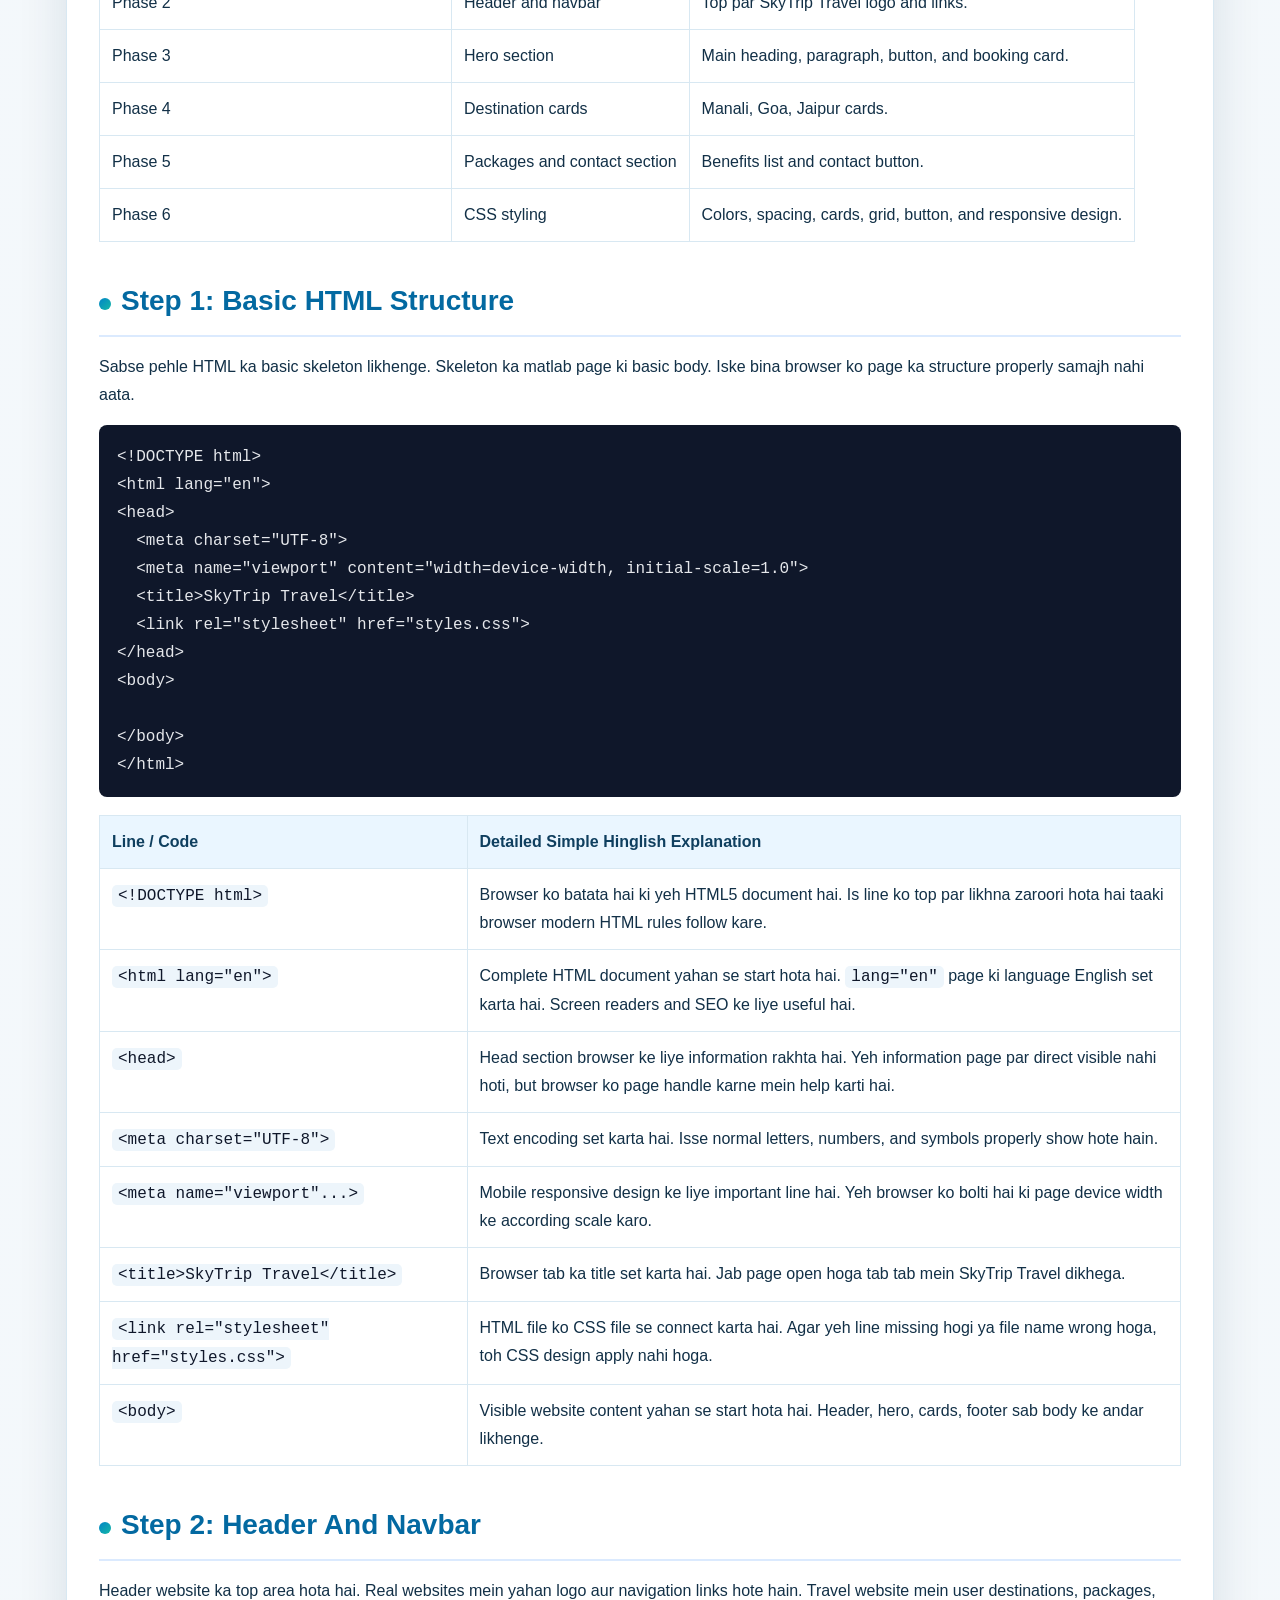
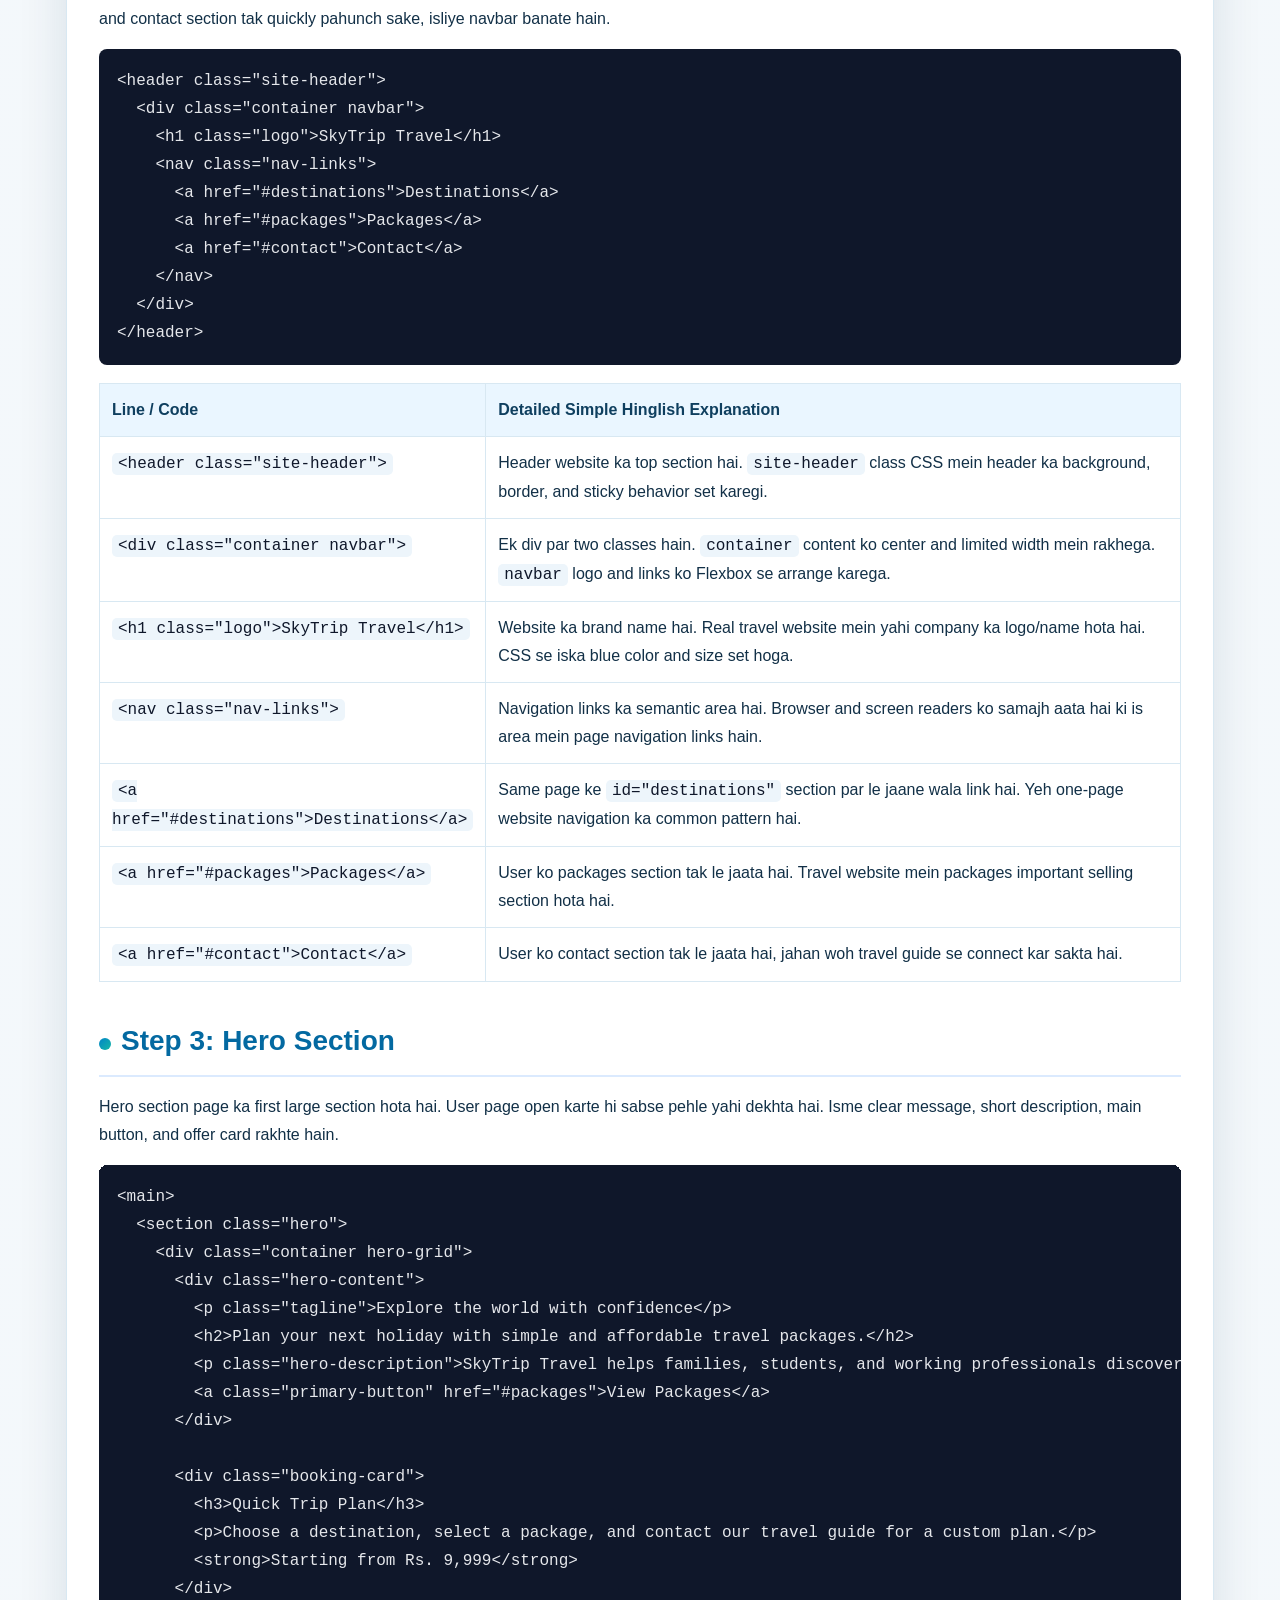
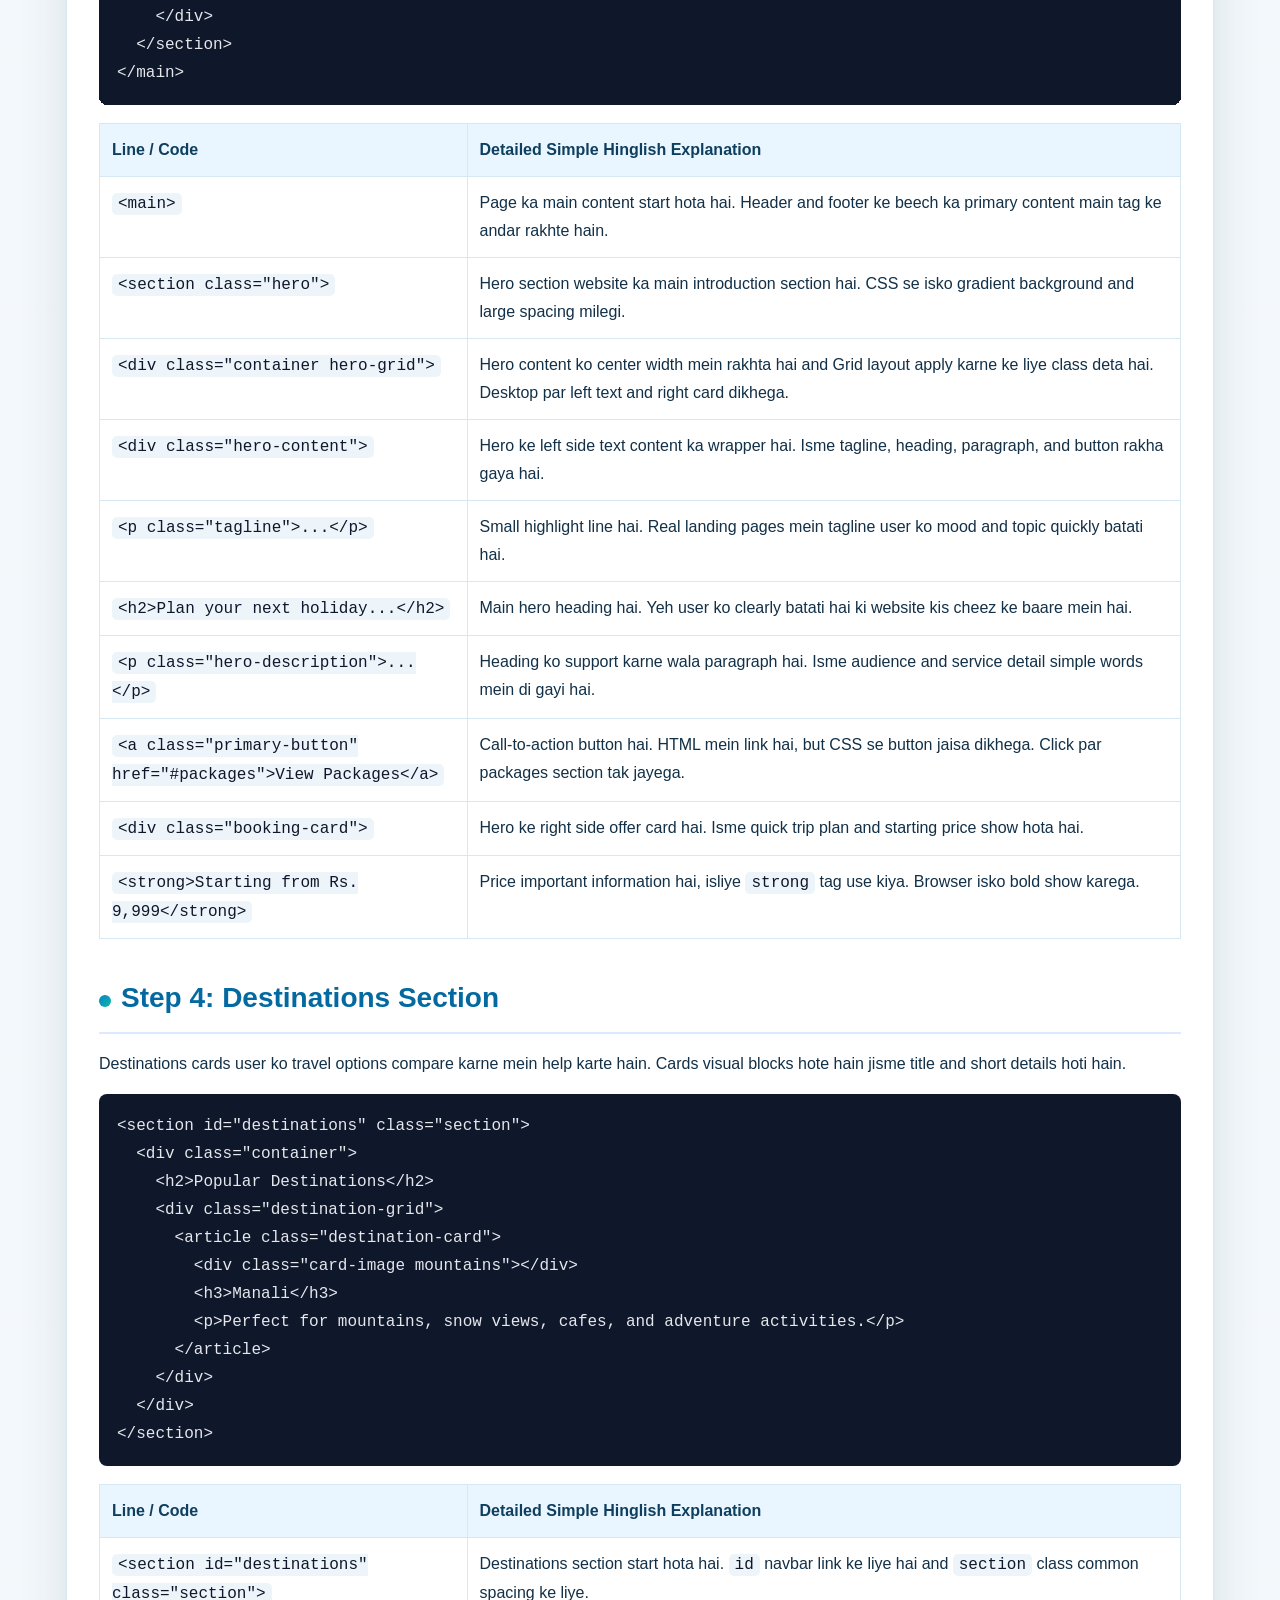
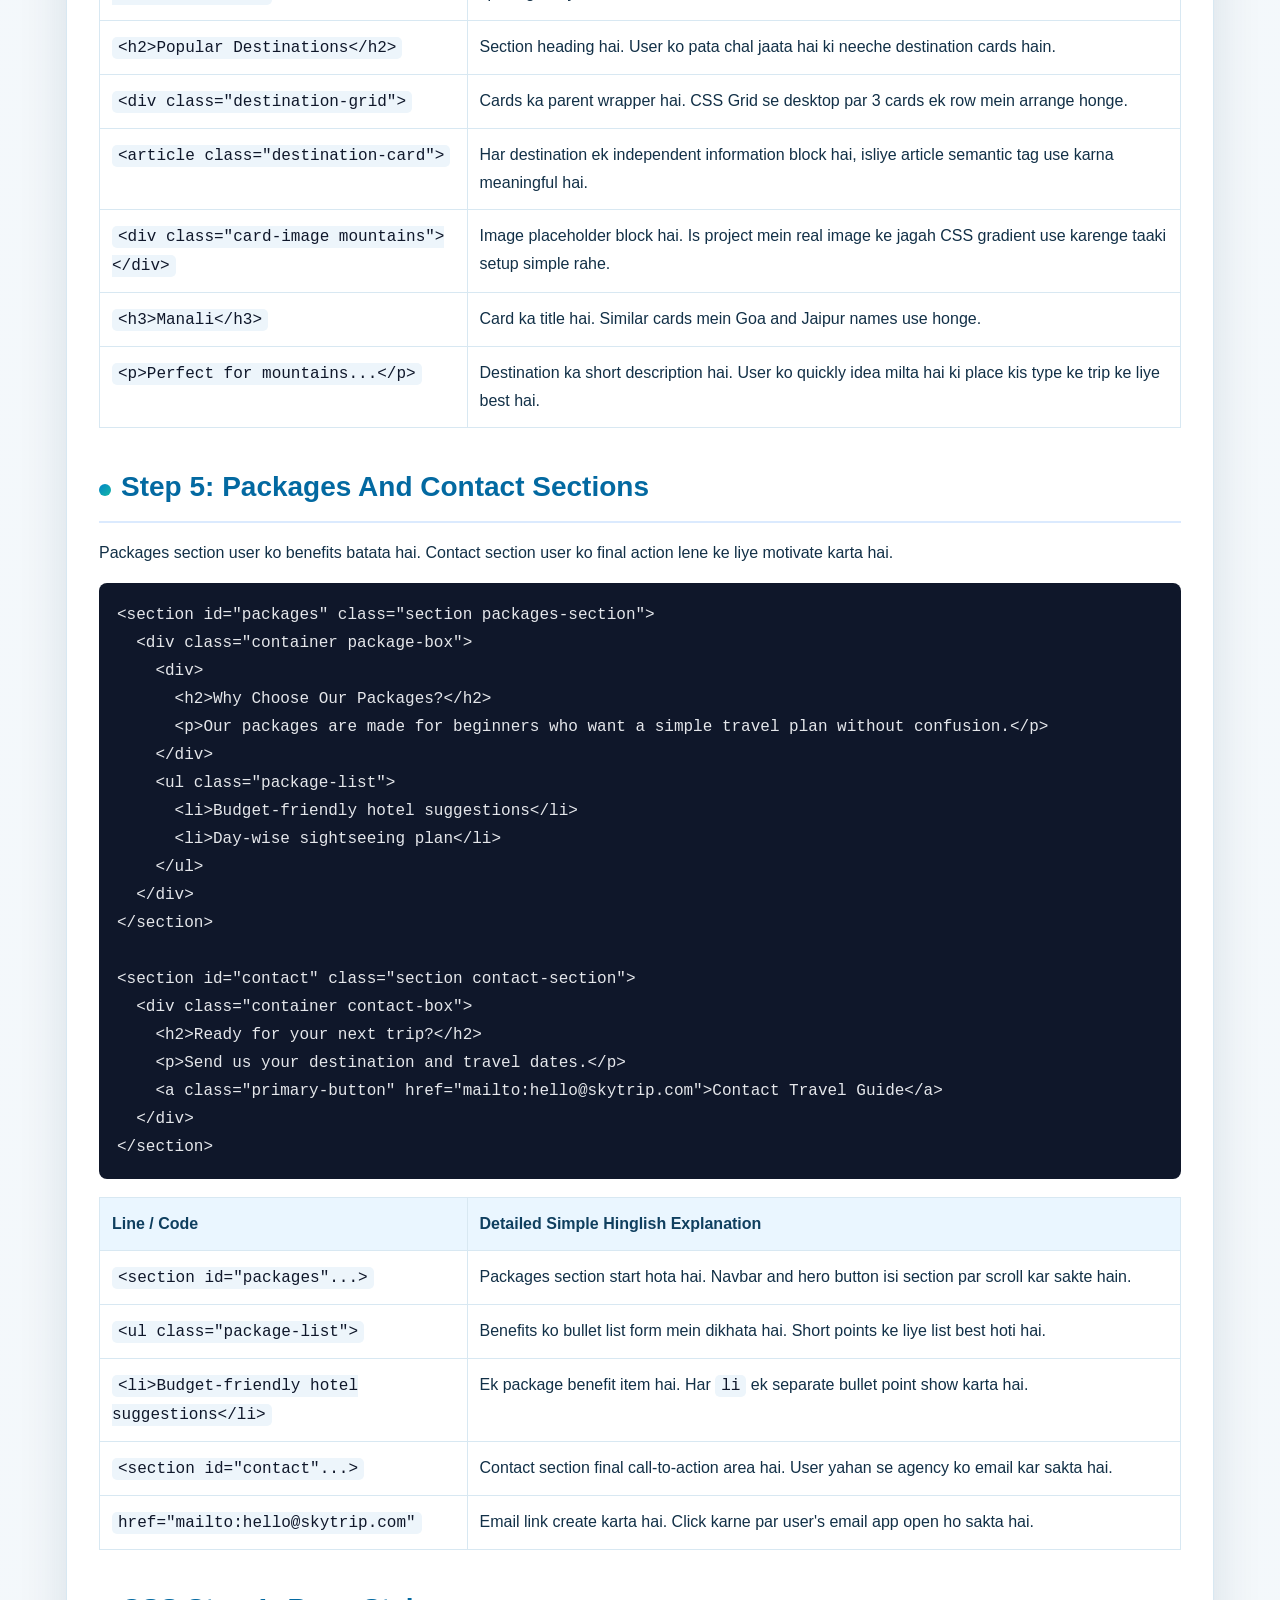
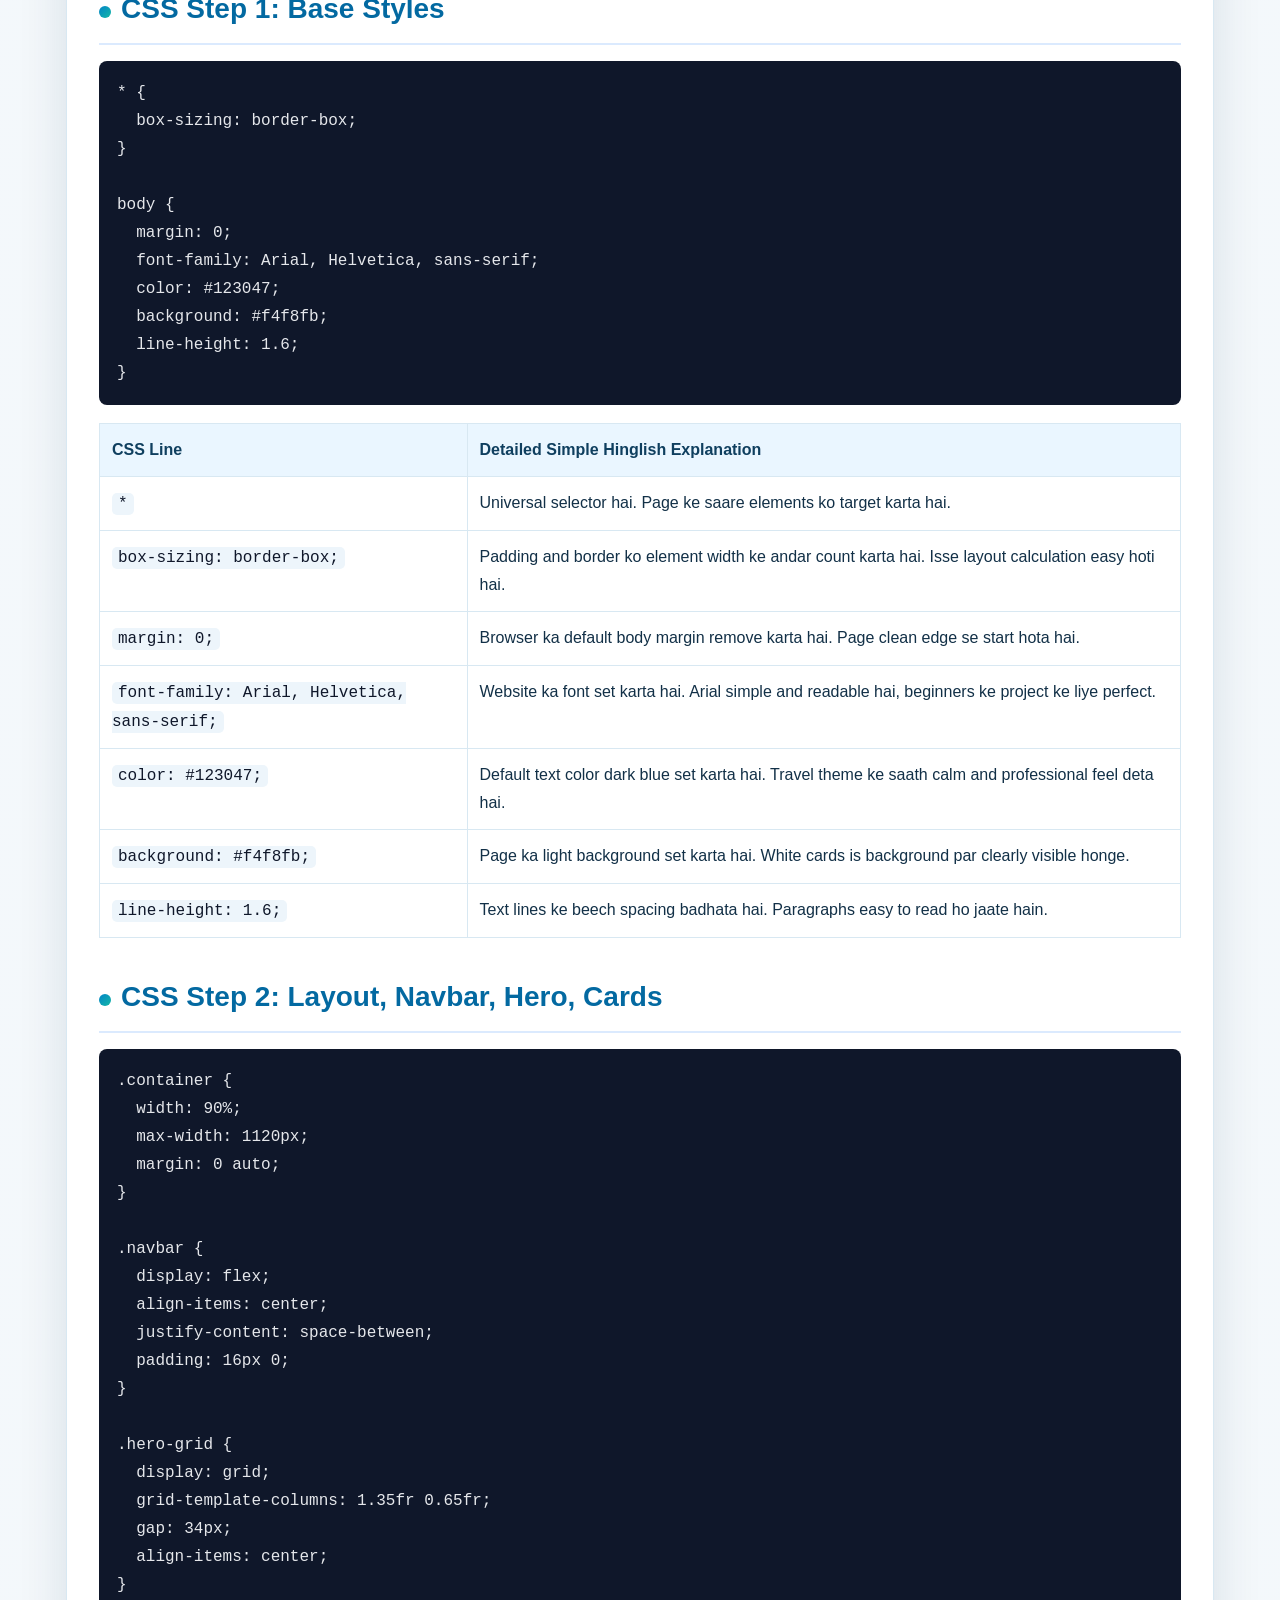
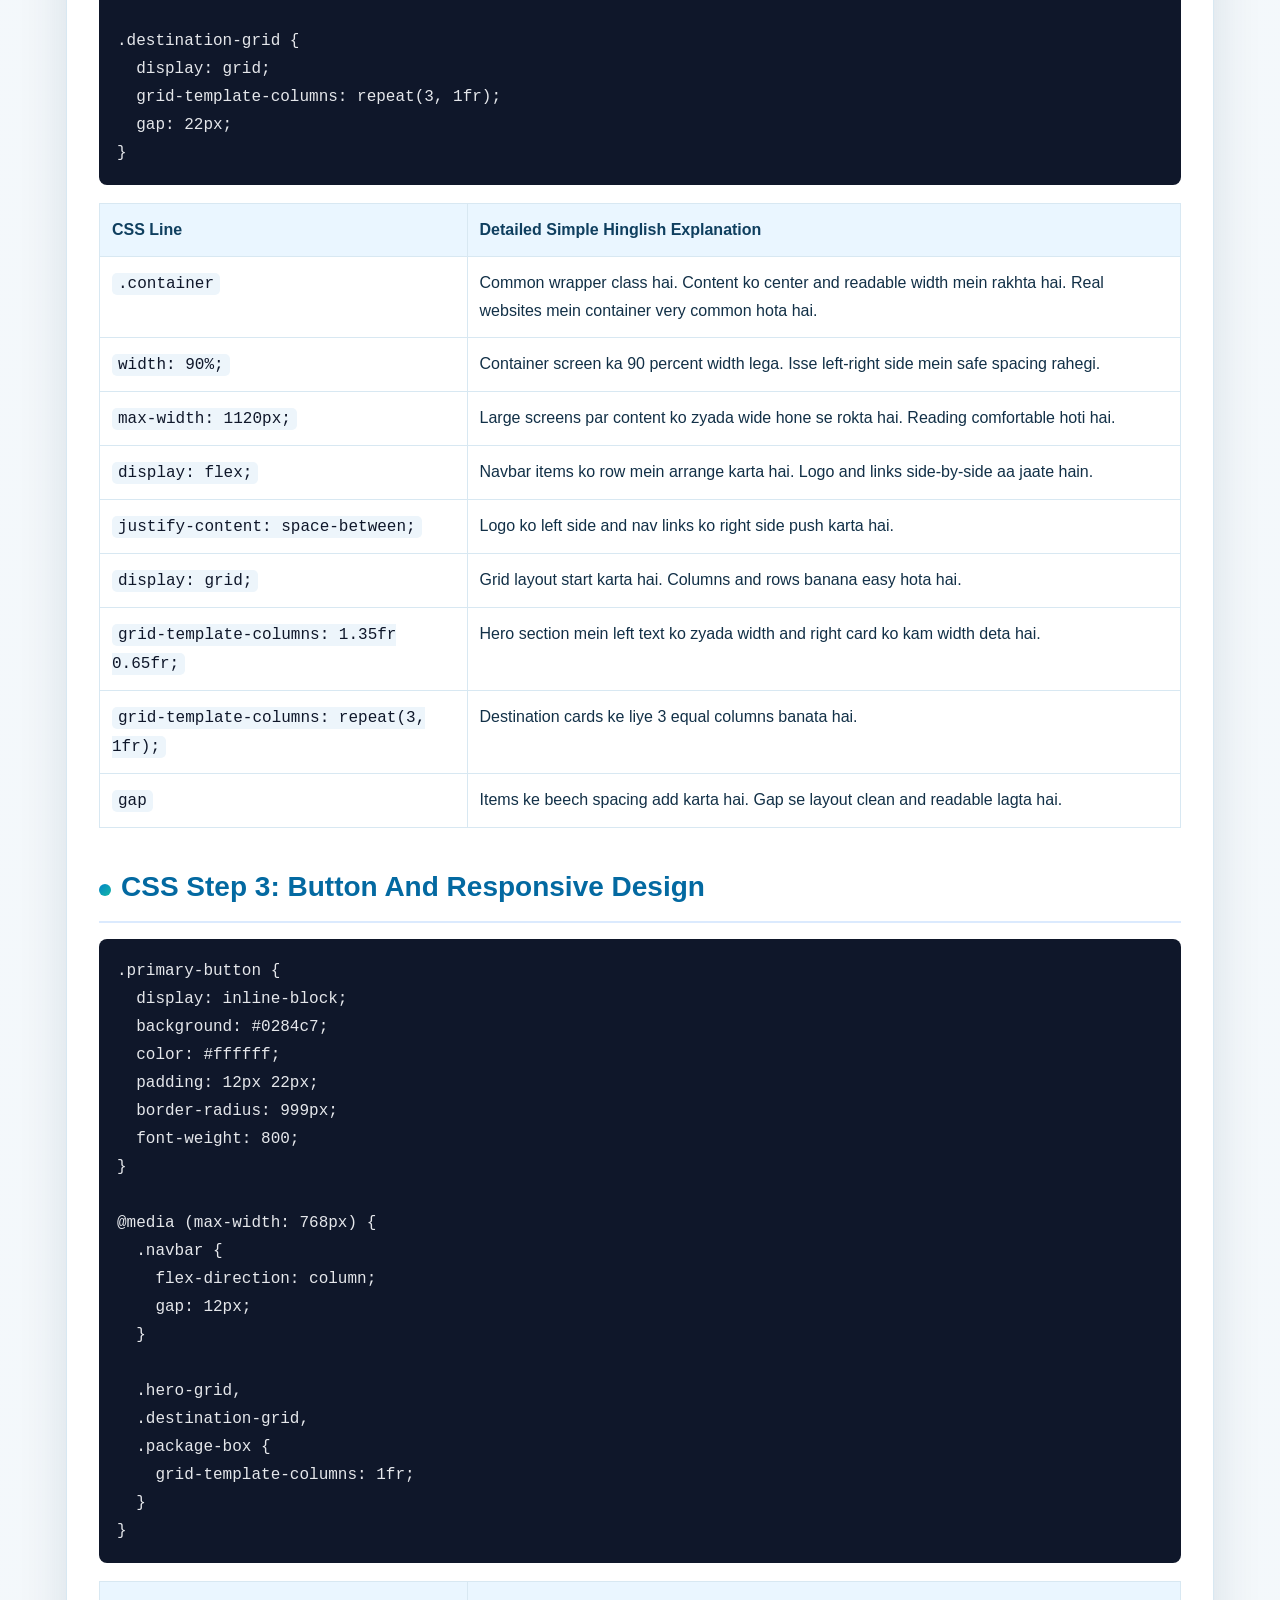
==== commit 0016a47c: "Add live HTML interpreter to notes" ====
--- a/index.html
+++ b/index.html
@@ -180,6 +180,106 @@
       </table>
       <div class="note">Teaching point: Project ko ek saath copy-paste mat karwana. Pehle header likhwao and output dikhao, phir hero likhwao, phir destinations. CSS bhi step-by-step add karna. Isse learners ko har change ka visual impact samajh aayega.</div>
 
+      <h2>Live HTML Interpreter - Class Mein Instant Practice</h2>
+      <p>Is notes page mein ek small live HTML interpreter bhi add kiya gaya hai. Iska use aap class mein starting demo ke liye kar sakte ho. Learners ko dikhao ki left side mein HTML likhne par right side preview mein output turant dikhta hai. Isse unko browser ka behavior quickly samajh aata hai, phir wahi concept VS Code mein implement karwana easy ho jaata hai.</p>
+      <p>Real use case: Jab aap <code>&lt;h1&gt;</code>, <code>&lt;p&gt;</code>, <code>&lt;a&gt;</code>, ya <code>&lt;button&gt;</code> explain kar rahe ho, toh pehle interpreter mein chhota code run karke output dikhao. Phir bolo: "Ab isi idea ko hum VS Code ke real project file mein likhenge."</p>
+
+      <div class="live-lab">
+        <div class="lab-panel">
+          <h3>Write HTML Here</h3>
+          <textarea id="htmlInput" spellcheck="false">&lt;h1&gt;SkyTrip Travel&lt;/h1&gt;
+&lt;p&gt;Plan your next holiday with us.&lt;/p&gt;
+&lt;a href="#"&gt;View Packages&lt;/a&gt;</textarea>
+        </div>
+        <div class="lab-panel">
+          <h3>Live Preview</h3>
+          <iframe id="previewFrame" title="Live HTML preview"></iframe>
+        </div>
+      </div>
+
+      <h3>Live Interpreter Ko Kaise Use Karna Hai?</h3>
+      <table>
+        <tr>
+          <th>Step</th>
+          <th>Action</th>
+          <th>Explanation</th>
+        </tr>
+        <tr>
+          <td>1</td>
+          <td>Left side textarea mein HTML code type karo.</td>
+          <td>Textarea ek practice editor jaisa kaam karega. Students yahan small HTML snippets try kar sakte hain.</td>
+        </tr>
+        <tr>
+          <td>2</td>
+          <td>Right side preview dekho.</td>
+          <td>Iframe browser ke andar ek mini browser jaisa hota hai. Yeh typed HTML ka output show karega.</td>
+        </tr>
+        <tr>
+          <td>3</td>
+          <td>Heading, paragraph, link, list change karke experiment karo.</td>
+          <td>Students ko turant visual feedback milega. Yeh beginner confidence build karta hai.</td>
+        </tr>
+        <tr>
+          <td>4</td>
+          <td>Same code ko VS Code ke <code>index.html</code> mein likhwao.</td>
+          <td>Interpreter quick practice ke liye hai. Real project implementation VS Code files mein hi karni hai.</td>
+        </tr>
+      </table>
+
+      <h3>Live Interpreter Code Explanation</h3>
+      <pre><code>&lt;textarea id="htmlInput"&gt;...&lt;/textarea&gt;
+&lt;iframe id="previewFrame"&gt;&lt;/iframe&gt;
+
+&lt;script&gt;
+  const htmlInput = document.getElementById('htmlInput');
+  const previewFrame = document.getElementById('previewFrame');
+
+  function updatePreview() {
+    previewFrame.srcdoc = htmlInput.value;
+  }
+
+  htmlInput.addEventListener('input', updatePreview);
+  updatePreview();
+&lt;/script&gt;</code></pre>
+      <table>
+        <tr>
+          <th>Code Line</th>
+          <th>Detailed Simple Hinglish Explanation</th>
+        </tr>
+        <tr>
+          <td><code>&lt;textarea id="htmlInput"&gt;...&lt;/textarea&gt;</code></td>
+          <td>Textarea ek input box hota hai jahan user multiple lines ka text likh sakta hai. Yahan students HTML code type karenge. <code>id="htmlInput"</code> is textarea ko JavaScript se identify karne ke liye diya gaya hai.</td>
+        </tr>
+        <tr>
+          <td><code>&lt;iframe id="previewFrame"&gt;&lt;/iframe&gt;</code></td>
+          <td>Iframe page ke andar ek mini browser window jaisa hota hai. Hum typed HTML ka output isi iframe mein show karenge. <code>id="previewFrame"</code> JavaScript ko iframe access karne mein help karta hai.</td>
+        </tr>
+        <tr>
+          <td><code>const htmlInput = document.getElementById('htmlInput');</code></td>
+          <td>JavaScript textarea element ko find karke <code>htmlInput</code> variable mein store karti hai. Ab hum textarea ki value read kar sakte hain.</td>
+        </tr>
+        <tr>
+          <td><code>const previewFrame = document.getElementById('previewFrame');</code></td>
+          <td>JavaScript iframe element ko find karke <code>previewFrame</code> variable mein store karti hai. Ab hum iframe ke andar output set kar sakte hain.</td>
+        </tr>
+        <tr>
+          <td><code>function updatePreview() { ... }</code></td>
+          <td>Function reusable code block hota hai. Jab bhi user textarea mein kuch type karega, yeh function preview update karega.</td>
+        </tr>
+        <tr>
+          <td><code>previewFrame.srcdoc = htmlInput.value;</code></td>
+          <td><code>htmlInput.value</code> textarea ka current code leta hai. <code>srcdoc</code> iframe ke andar direct HTML content set karta hai. Is line ki wajah se typed HTML preview mein render hota hai.</td>
+        </tr>
+        <tr>
+          <td><code>htmlInput.addEventListener('input', updatePreview);</code></td>
+          <td>Yeh line textarea par input event listen karti hai. Matlab jab user type kare, delete kare, ya code change kare, tab <code>updatePreview</code> function automatically chale.</td>
+        </tr>
+        <tr>
+          <td><code>updatePreview();</code></td>
+          <td>Page load hote hi preview ko first time update karta hai. Agar yeh line nahi hogi toh default code ka output tab tak nahi dikhega jab tak user type na kare.</td>
+        </tr>
+      </table>
+
       <h2>Project Build Roadmap</h2>
       <p>Is roadmap ko class ke starting mein dikha do. Learners ko pata rahega ki hum kis order mein project build karenge.</p>
       <table>
@@ -695,5 +795,16 @@
   <footer class="footer">
     Travel Landing Page Notes - HTML and CSS Teaching Guide
   </footer>
+  <script>
+    const htmlInput = document.getElementById('htmlInput');
+    const previewFrame = document.getElementById('previewFrame');
+
+    function updatePreview() {
+      previewFrame.srcdoc = htmlInput.value;
+    }
+
+    htmlInput.addEventListener('input', updatePreview);
+    updatePreview();
+  </script>
 </body>
 </html>
--- a/styles.css
+++ b/styles.css
@@ -1,10 +1,12 @@
 :root {
-  --bg: #f4f8fb;
+  --bg: #eef7fb;
   --paper: #ffffff;
   --text: #123047;
   --muted: #52677a;
   --blue: #0284c7;
   --blue-dark: #0369a1;
+  --teal: #14b8a6;
+  --sand: #f59e0b;
   --border: #d8e8f2;
   --code-bg: #0f172a;
   --code-text: #e5e7eb;
@@ -17,16 +19,21 @@
 
 body {
   margin: 0;
-  background: var(--bg);
+  background:
+    linear-gradient(180deg, rgba(224, 242, 254, 0.9), rgba(244, 248, 251, 0.95) 260px),
+    var(--bg);
   color: var(--text);
   font-family: Arial, Helvetica, sans-serif;
   line-height: 1.75;
 }
 
 .top {
-  background: linear-gradient(135deg, #123047, #0284c7);
+  background:
+    linear-gradient(135deg, rgba(18, 48, 71, 0.96), rgba(2, 132, 199, 0.92)),
+    linear-gradient(45deg, #14b8a6, #f59e0b);
+  border-bottom: 6px solid #7dd3fc;
   color: #ffffff;
-  padding: 34px 18px;
+  padding: 44px 18px;
 }
 
 .wrap {
@@ -35,10 +42,15 @@
 }
 
 .tag {
-  color: #bae6fd;
+  background: rgba(255, 255, 255, 0.12);
+  border: 1px solid rgba(255, 255, 255, 0.22);
+  border-radius: 999px;
+  color: #e0f2fe;
+  display: inline-block;
   font-weight: 800;
   letter-spacing: 0.08em;
   margin: 0 0 8px;
+  padding: 6px 12px;
   text-transform: uppercase;
 }
 
@@ -61,17 +73,28 @@
 .paper {
   background: var(--paper);
   border: 1px solid var(--border);
-  border-radius: 10px;
-  box-shadow: 0 16px 36px rgba(18, 48, 71, 0.08);
+  border-radius: 18px;
+  box-shadow: 0 22px 50px rgba(18, 48, 71, 0.12);
   padding: 32px;
 }
 
 h2 {
-  border-bottom: 2px solid var(--border);
+  border-bottom: 2px solid #dbeafe;
   color: var(--blue-dark);
   font-size: 28px;
   margin: 34px 0 16px;
   padding-bottom: 10px;
+  position: relative;
+}
+
+h2::before {
+  background: linear-gradient(135deg, var(--blue), var(--teal));
+  border-radius: 999px;
+  content: "";
+  display: inline-block;
+  height: 12px;
+  margin-right: 10px;
+  width: 12px;
 }
 
 h2:first-child {
@@ -84,7 +107,7 @@
 }
 
 .note {
-  background: #eaf6ff;
+  background: linear-gradient(135deg, #eaf6ff, #f0fdfa);
   border-left: 5px solid var(--blue);
   border-radius: 8px;
   margin: 18px 0;
@@ -131,6 +154,8 @@
 
 th {
   background: var(--table-head);
+  color: #0f3f5f;
+  font-weight: 800;
 }
 
 td:first-child {
@@ -149,6 +174,48 @@
   text-align: center;
 }
 
+.live-lab {
+  display: grid;
+  gap: 18px;
+  grid-template-columns: 1fr 1fr;
+  margin: 20px 0;
+}
+
+.lab-panel {
+  background: #ffffff;
+  border: 1px solid var(--border);
+  border-radius: 14px;
+  box-shadow: 0 12px 28px rgba(18, 48, 71, 0.08);
+  overflow: hidden;
+}
+
+.lab-panel h3 {
+  background: linear-gradient(135deg, #e0f2fe, #ccfbf1);
+  color: #075985;
+  margin: 0;
+  padding: 12px 14px;
+}
+
+#htmlInput {
+  border: 0;
+  color: #dbeafe;
+  background: #0f172a;
+  font-family: Consolas, Monaco, monospace;
+  font-size: 15px;
+  min-height: 230px;
+  outline: none;
+  padding: 16px;
+  resize: vertical;
+  width: 100%;
+}
+
+#previewFrame {
+  background: #ffffff;
+  border: 0;
+  min-height: 230px;
+  width: 100%;
+}
+
 @media (max-width: 700px) {
   .paper {
     padding: 20px;
@@ -161,4 +228,8 @@
   h2 {
     font-size: 24px;
   }
-}
+
+  .live-lab {
+    grid-template-columns: 1fr;
+  }
+}
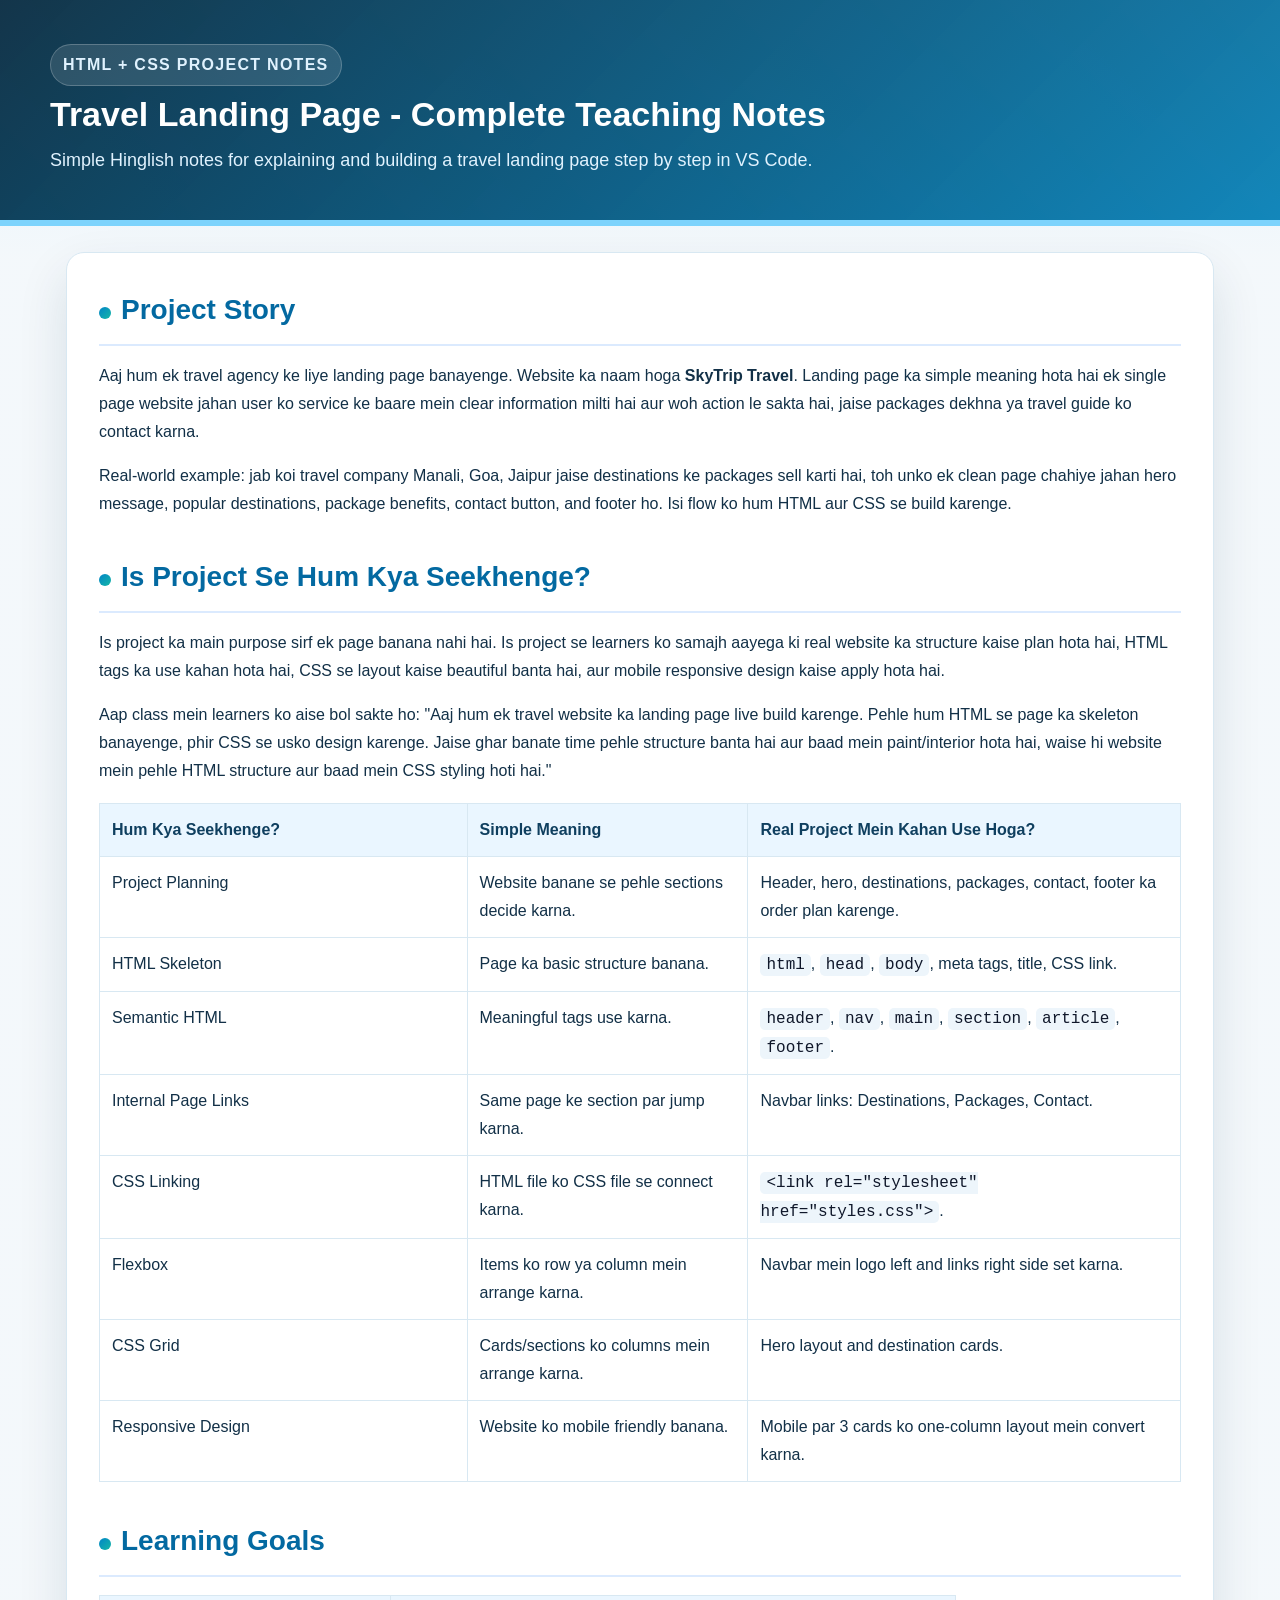
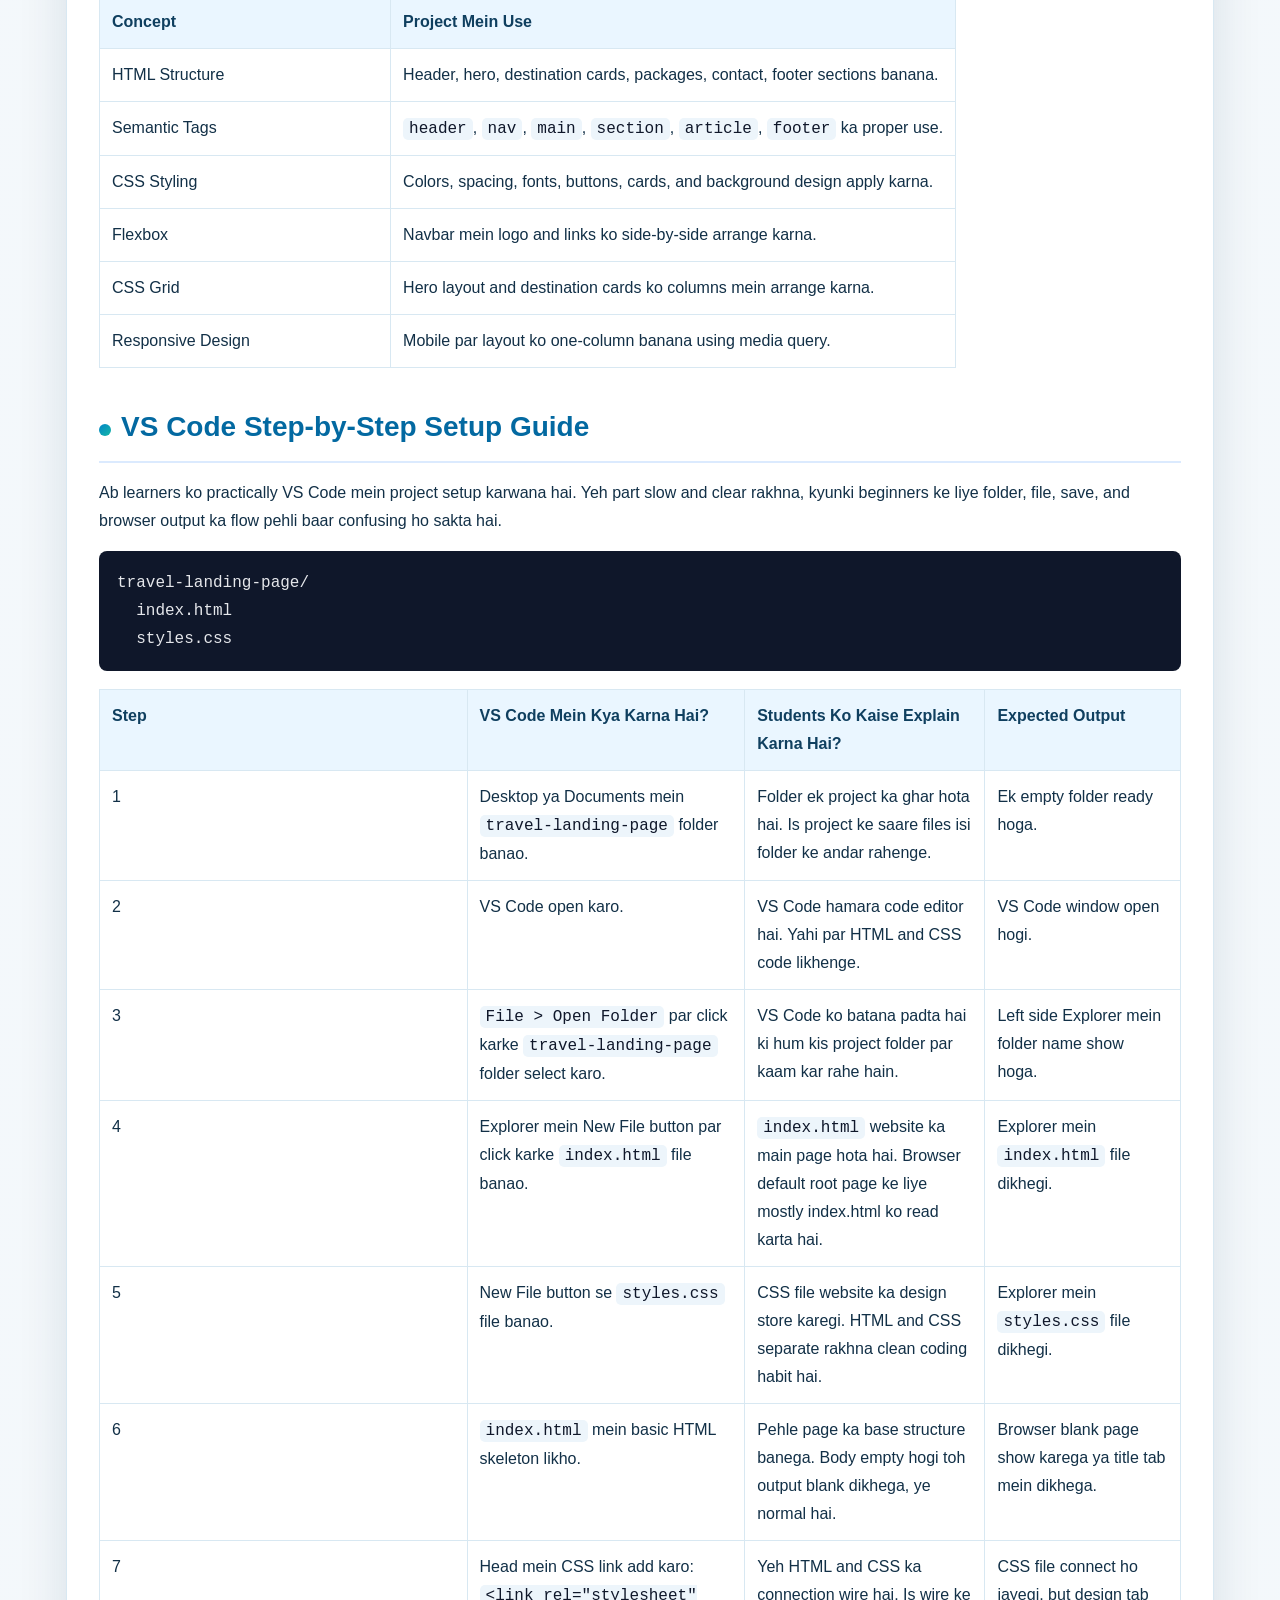
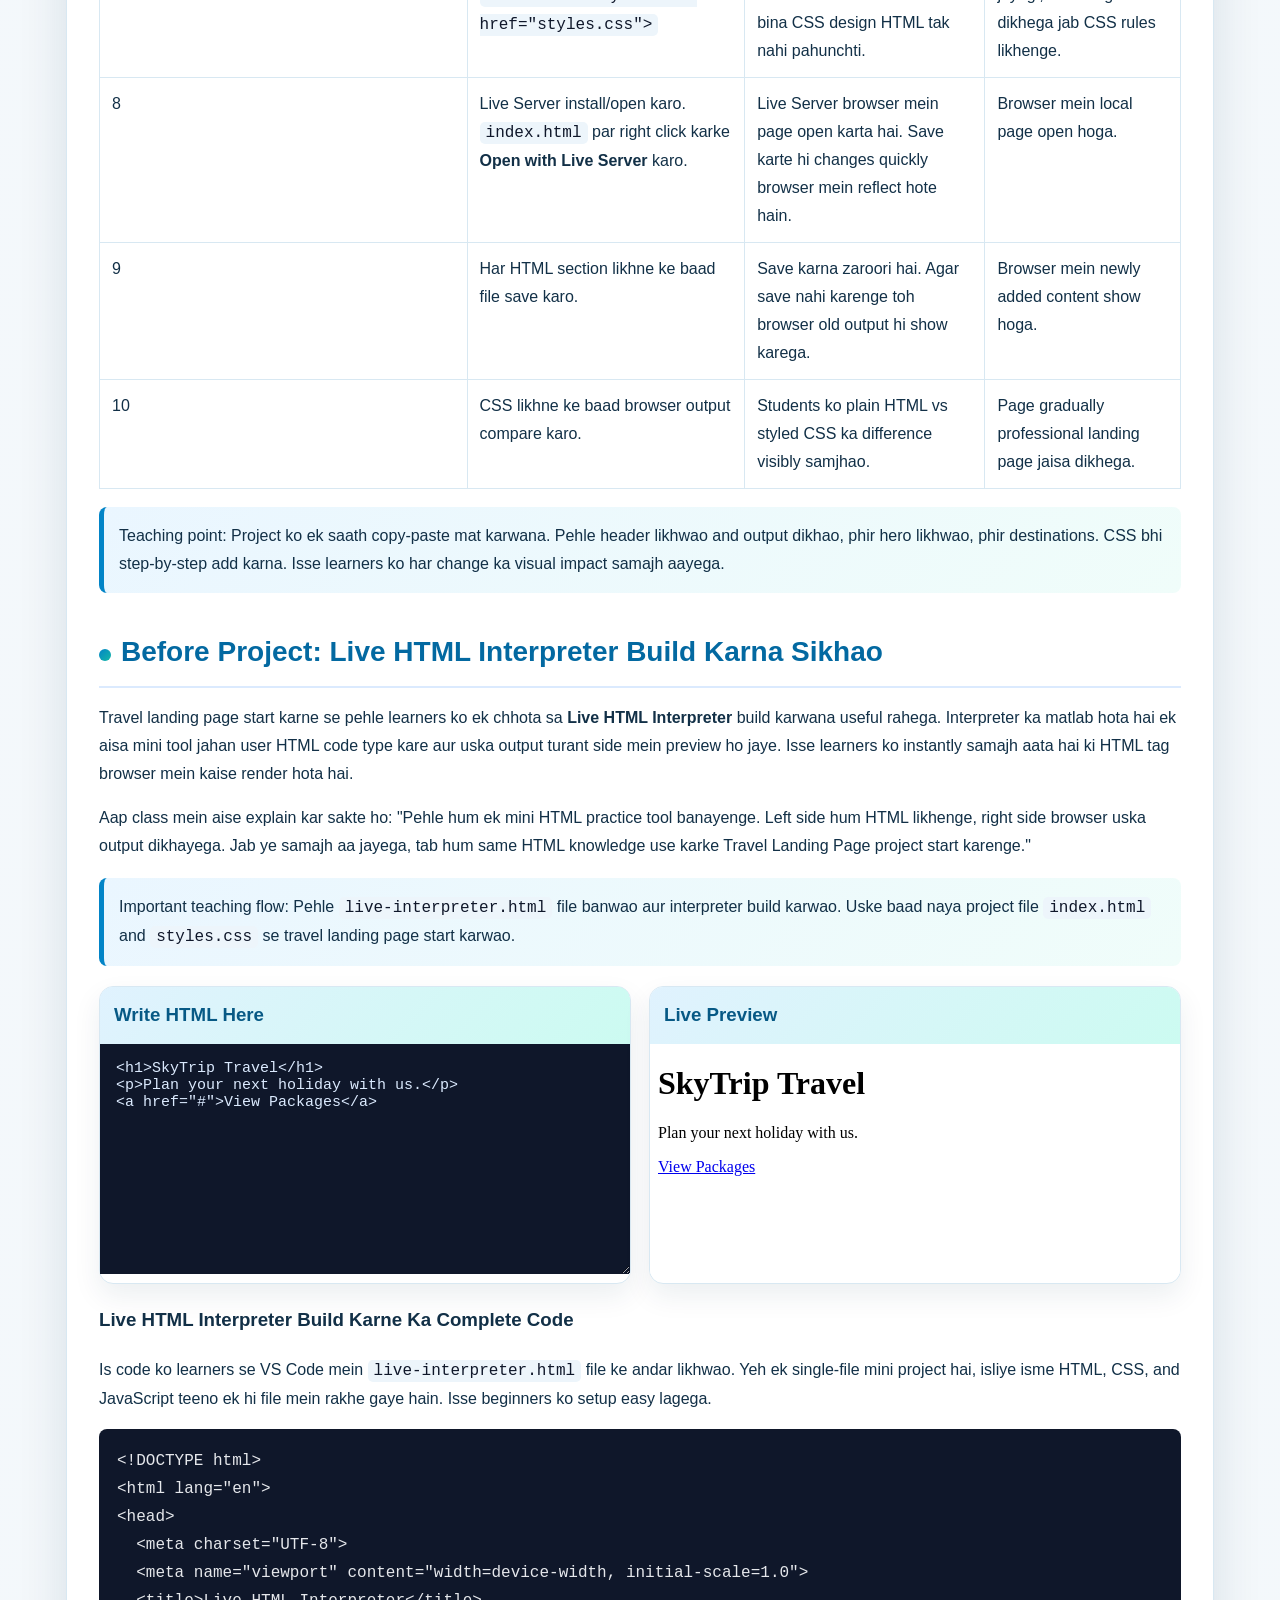
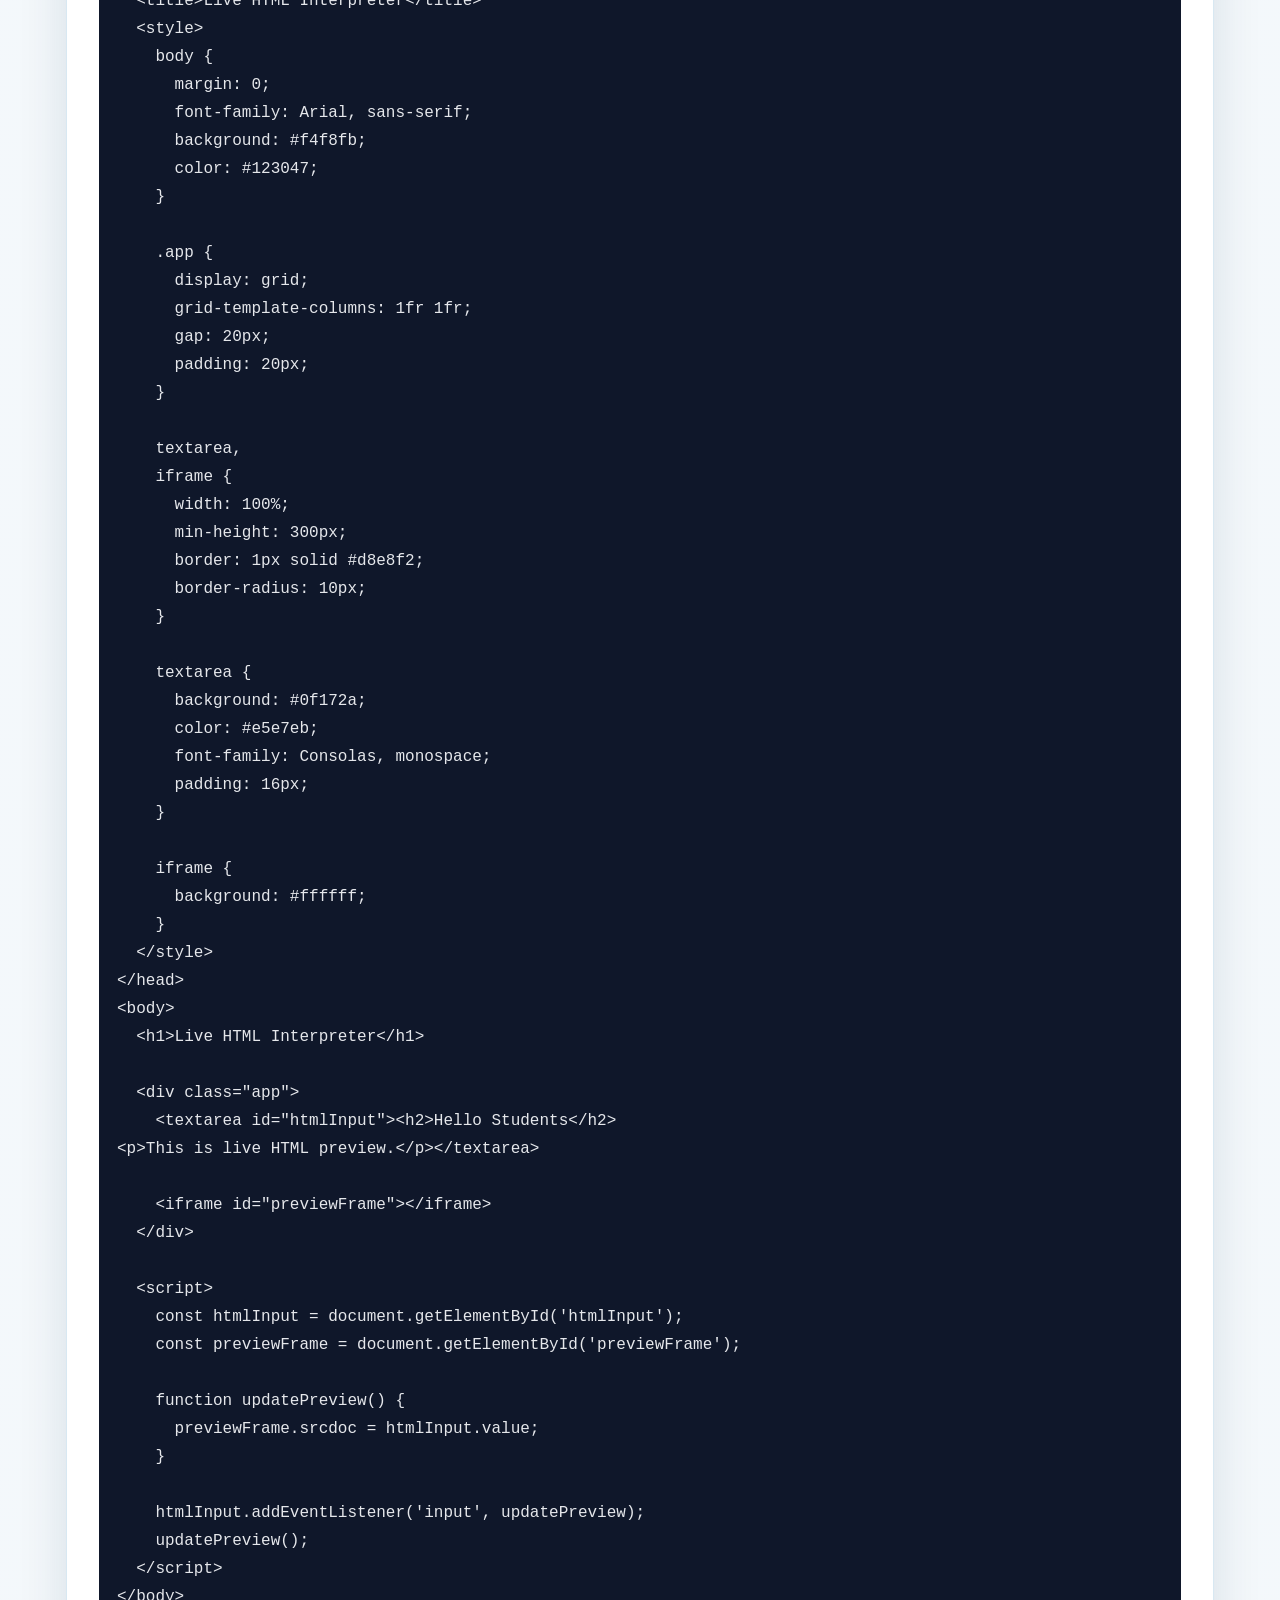
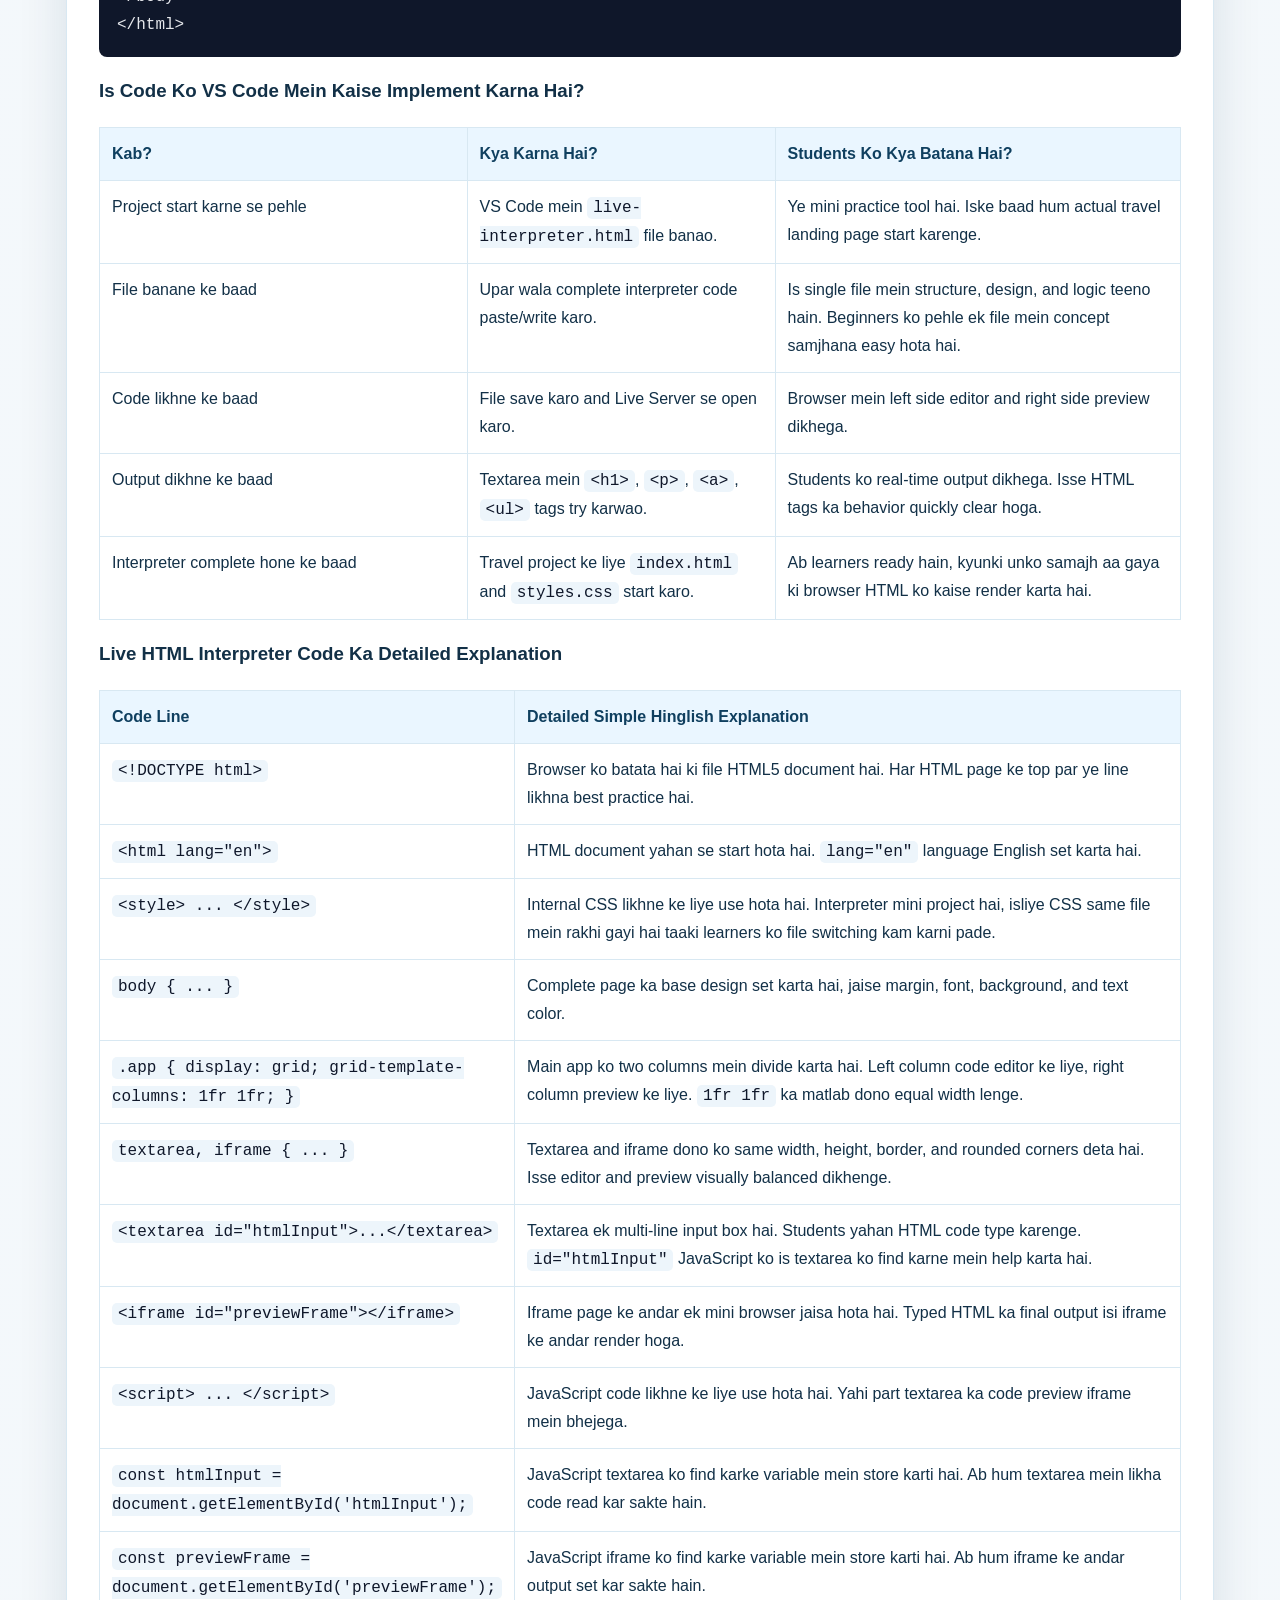
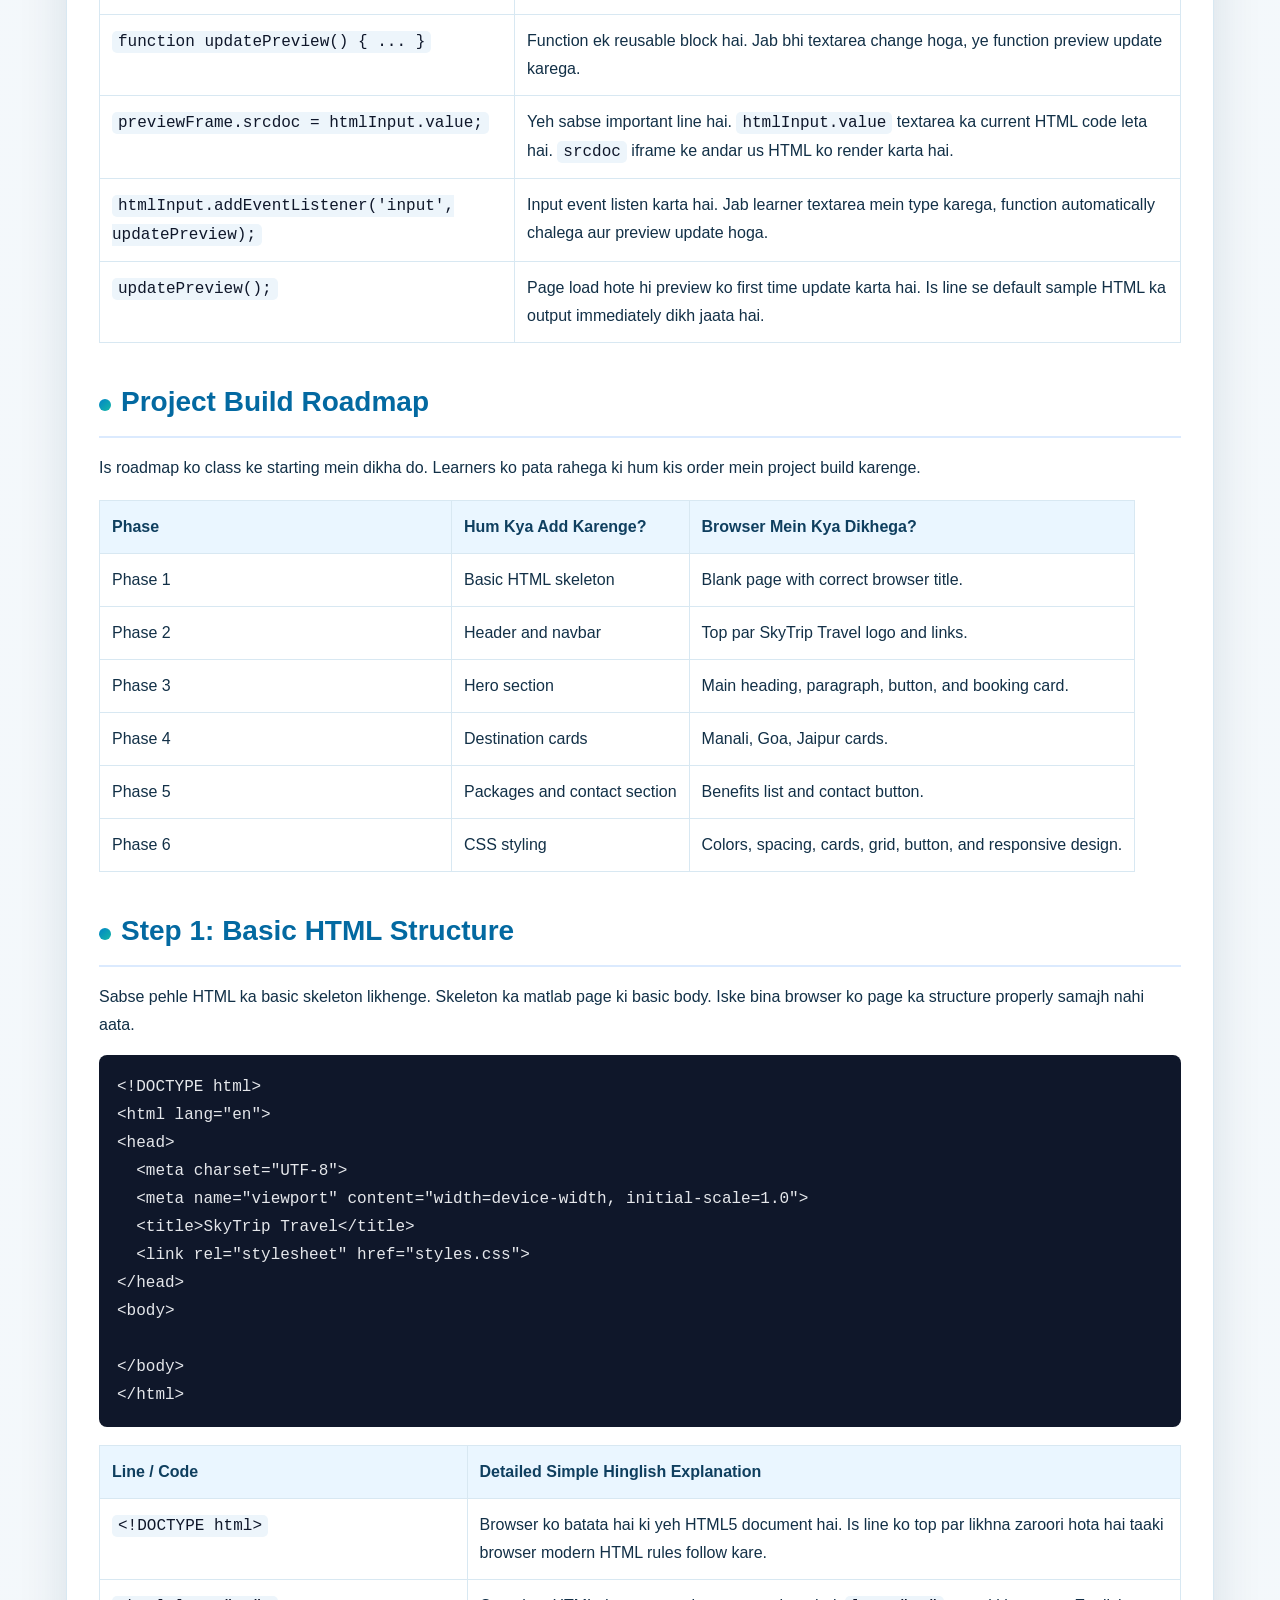
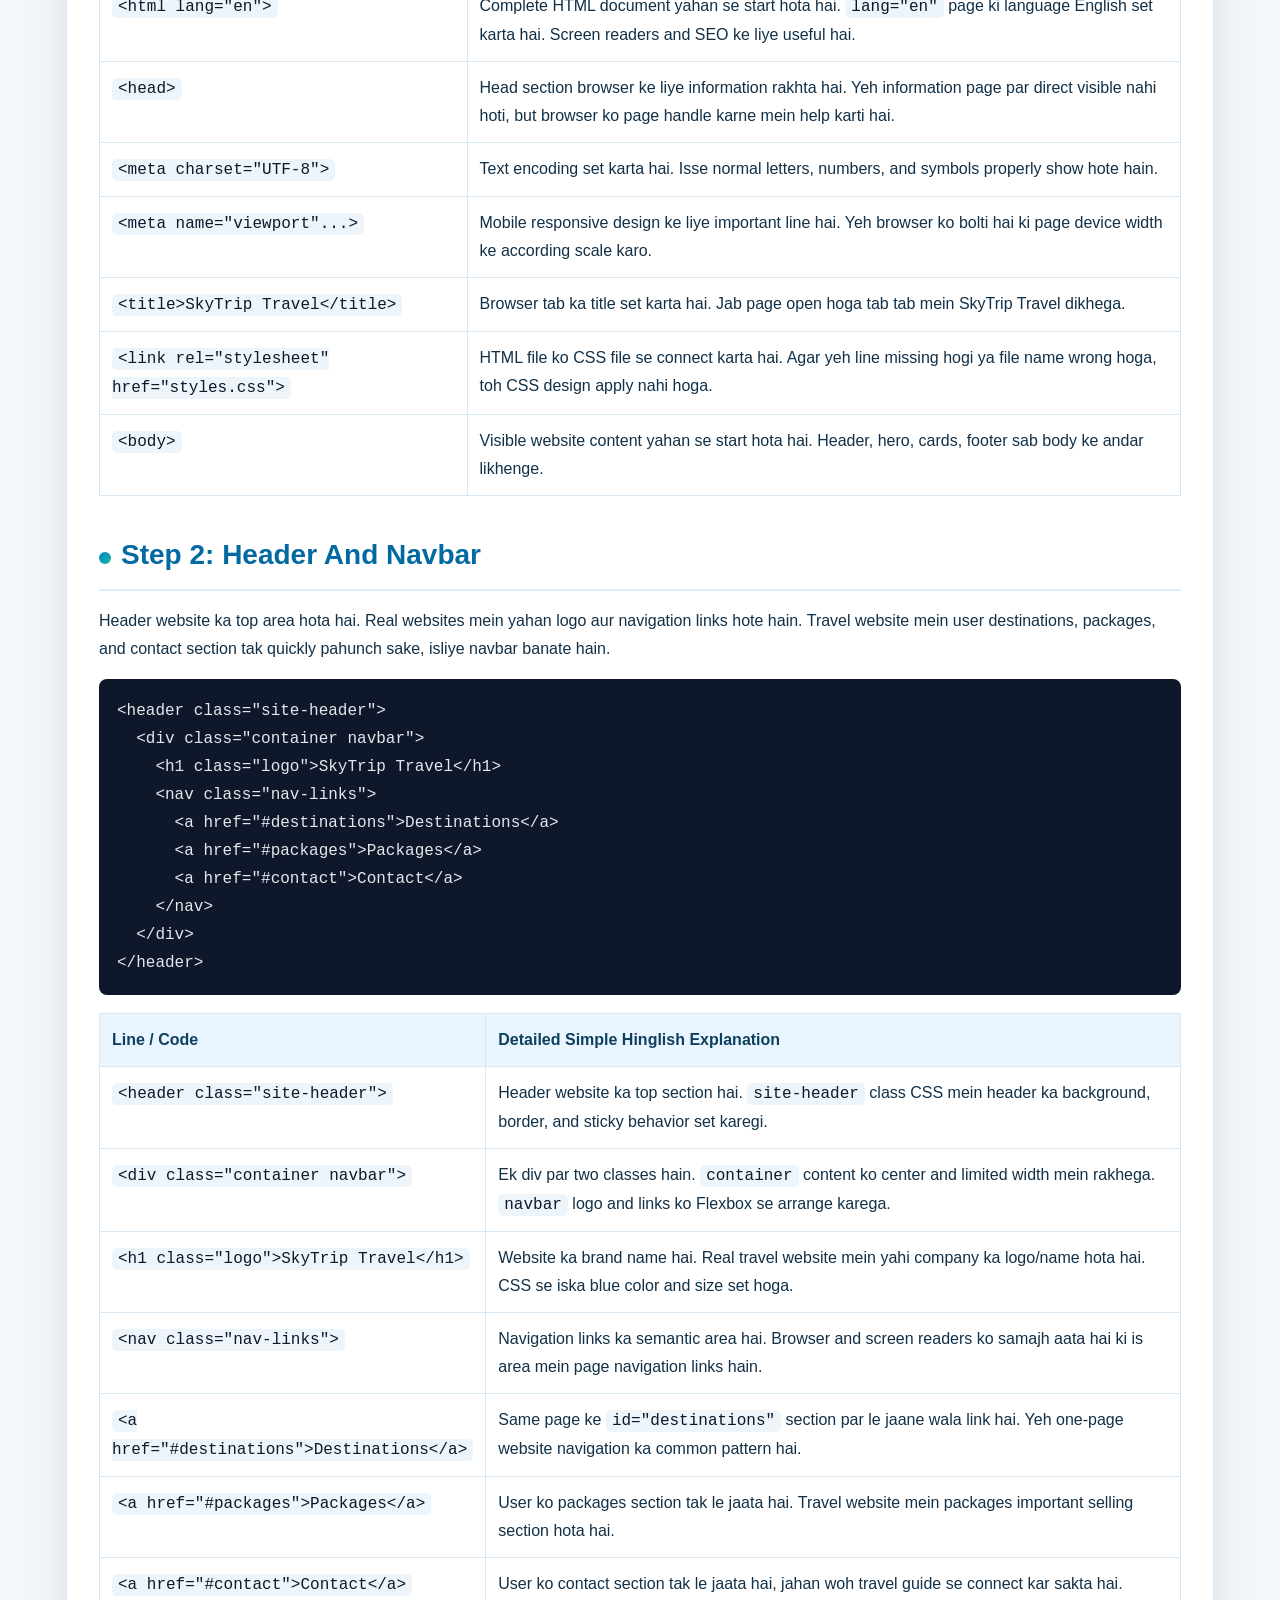
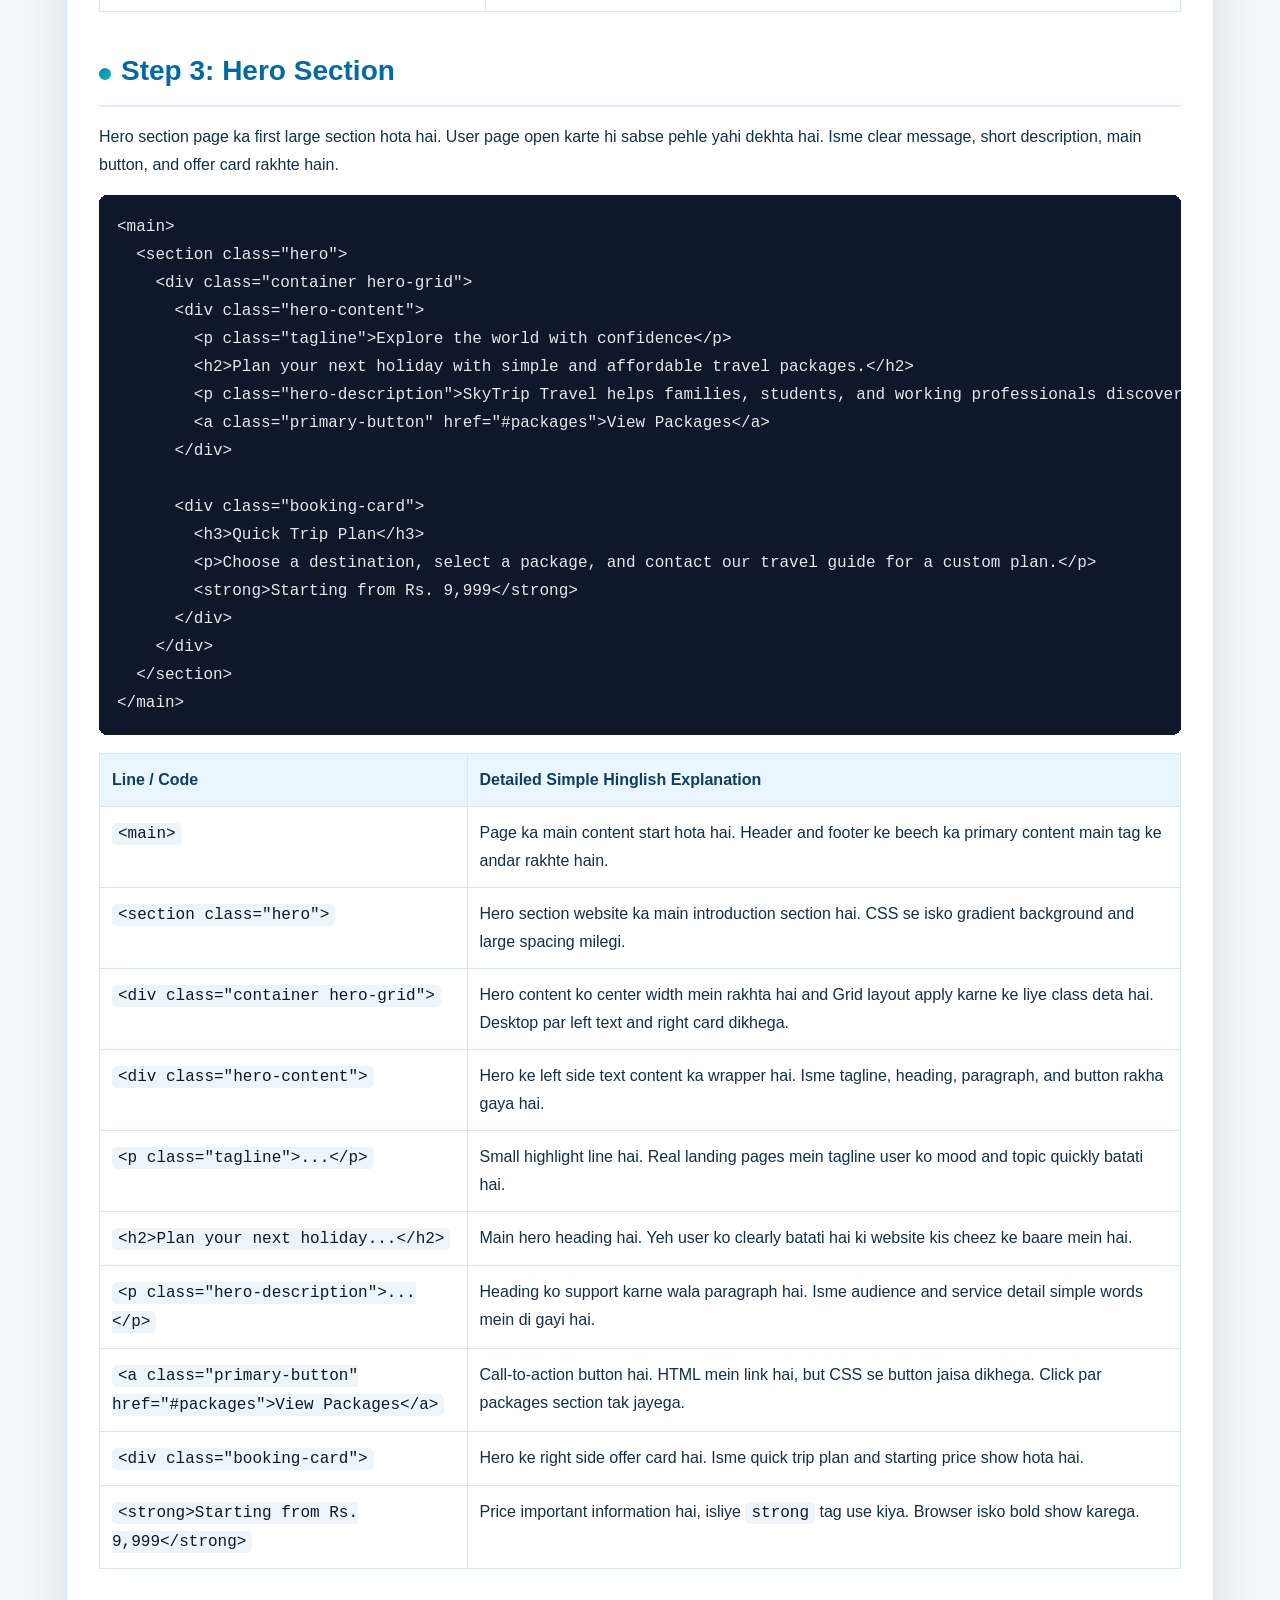
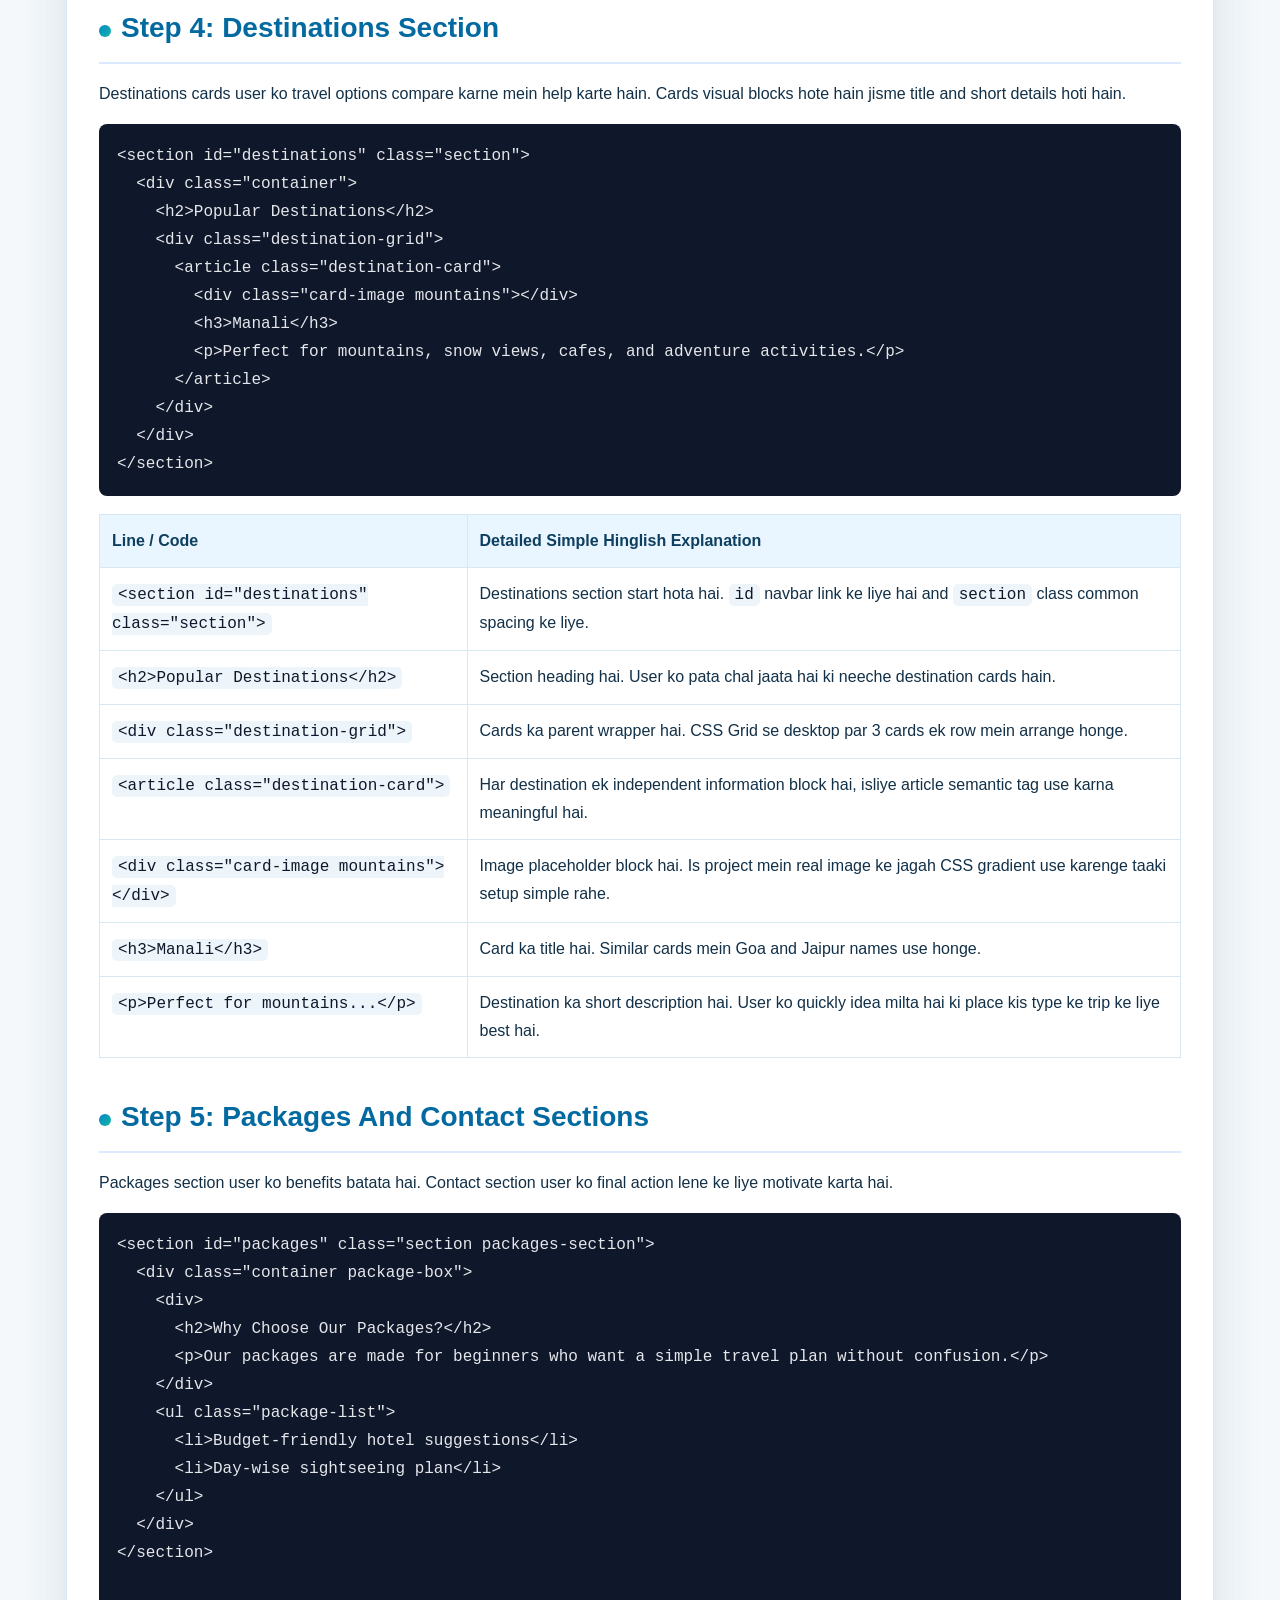
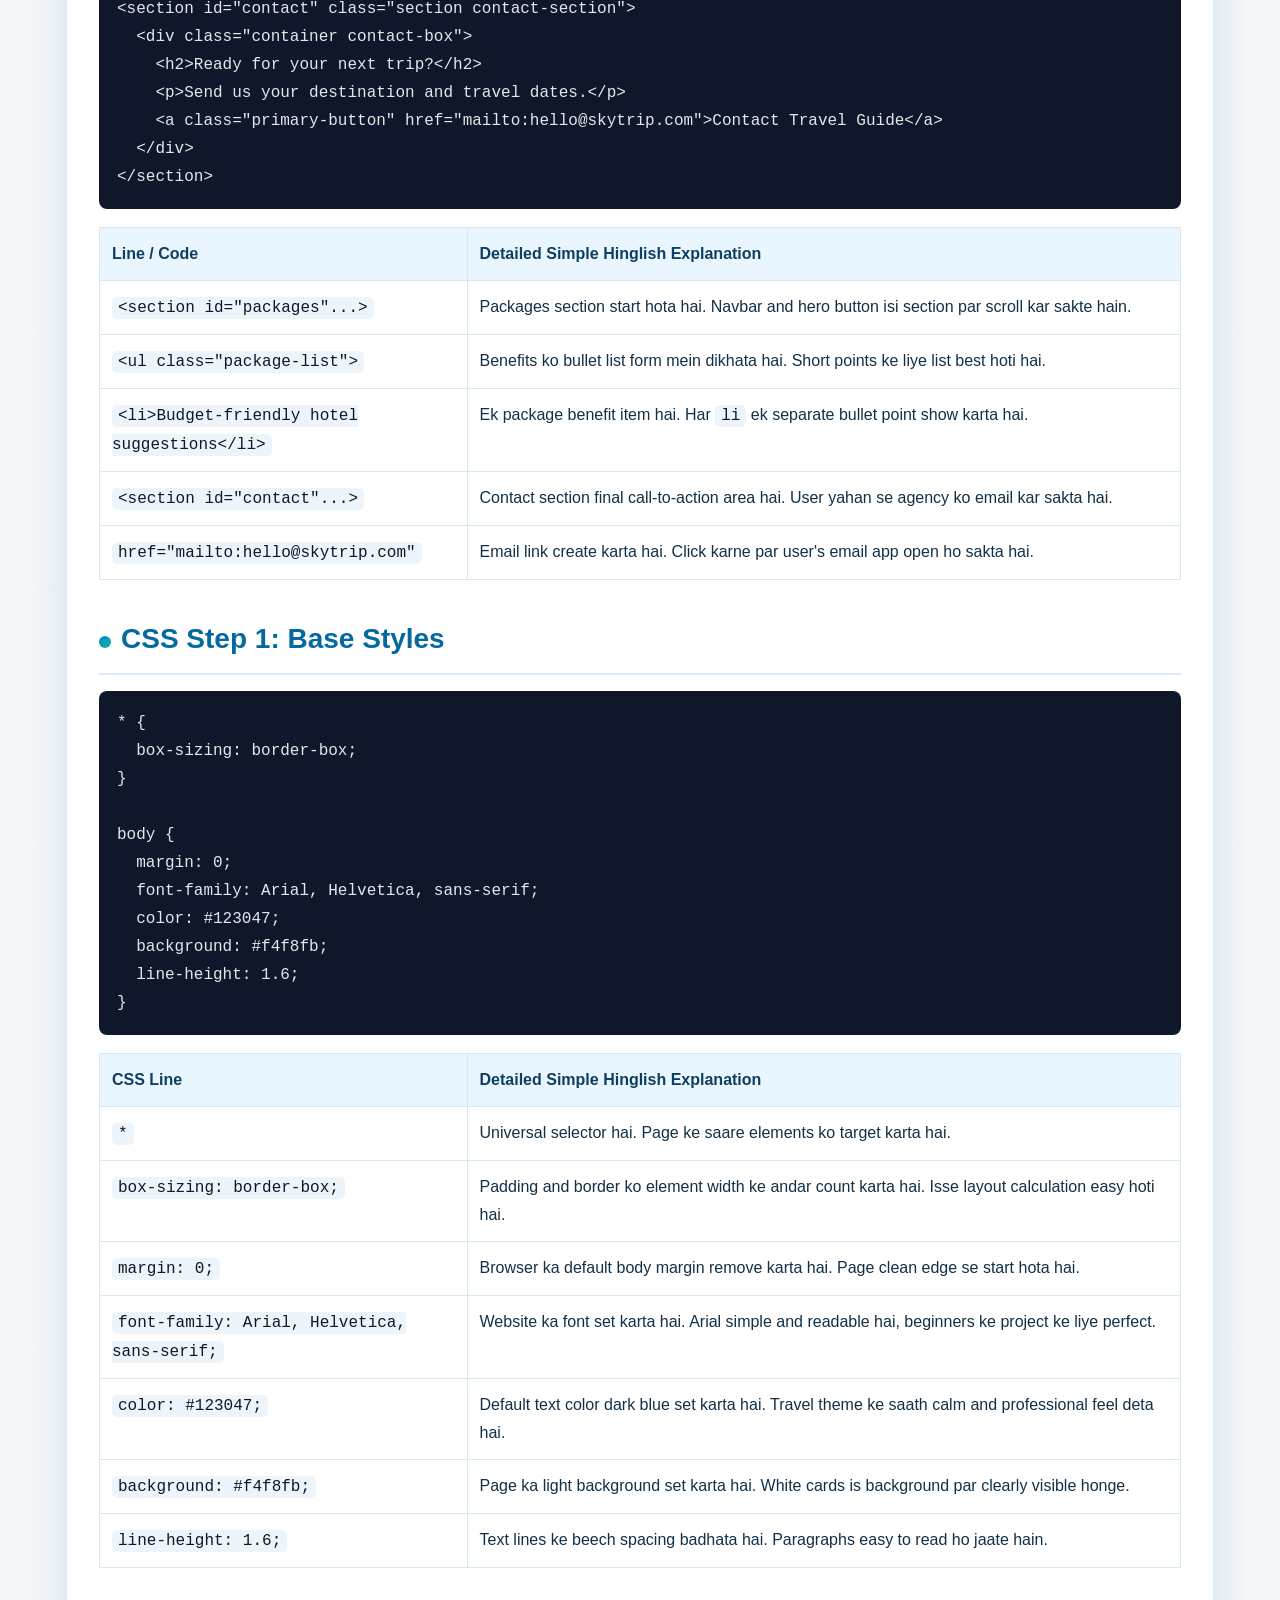
==== commit 565e7cea: "Expand live interpreter teaching flow" ====
--- a/index.html
+++ b/index.html
@@ -180,9 +180,10 @@
       </table>
       <div class="note">Teaching point: Project ko ek saath copy-paste mat karwana. Pehle header likhwao and output dikhao, phir hero likhwao, phir destinations. CSS bhi step-by-step add karna. Isse learners ko har change ka visual impact samajh aayega.</div>
 
-      <h2>Live HTML Interpreter - Class Mein Instant Practice</h2>
-      <p>Is notes page mein ek small live HTML interpreter bhi add kiya gaya hai. Iska use aap class mein starting demo ke liye kar sakte ho. Learners ko dikhao ki left side mein HTML likhne par right side preview mein output turant dikhta hai. Isse unko browser ka behavior quickly samajh aata hai, phir wahi concept VS Code mein implement karwana easy ho jaata hai.</p>
-      <p>Real use case: Jab aap <code>&lt;h1&gt;</code>, <code>&lt;p&gt;</code>, <code>&lt;a&gt;</code>, ya <code>&lt;button&gt;</code> explain kar rahe ho, toh pehle interpreter mein chhota code run karke output dikhao. Phir bolo: "Ab isi idea ko hum VS Code ke real project file mein likhenge."</p>
+      <h2>Before Project: Live HTML Interpreter Build Karna Sikhao</h2>
+      <p>Travel landing page start karne se pehle learners ko ek chhota sa <strong>Live HTML Interpreter</strong> build karwana useful rahega. Interpreter ka matlab hota hai ek aisa mini tool jahan user HTML code type kare aur uska output turant side mein preview ho jaye. Isse learners ko instantly samajh aata hai ki HTML tag browser mein kaise render hota hai.</p>
+      <p>Aap class mein aise explain kar sakte ho: "Pehle hum ek mini HTML practice tool banayenge. Left side hum HTML likhenge, right side browser uska output dikhayega. Jab ye samajh aa jayega, tab hum same HTML knowledge use karke Travel Landing Page project start karenge."</p>
+      <div class="note">Important teaching flow: Pehle <code>live-interpreter.html</code> file banwao aur interpreter build karwao. Uske baad naya project file <code>index.html</code> and <code>styles.css</code> se travel landing page start karwao.</div>
 
       <div class="live-lab">
         <div class="lab-panel">
@@ -197,86 +198,172 @@
         </div>
       </div>
 
-      <h3>Live Interpreter Ko Kaise Use Karna Hai?</h3>
-      <table>
-        <tr>
-          <th>Step</th>
-          <th>Action</th>
-          <th>Explanation</th>
-        </tr>
-        <tr>
-          <td>1</td>
-          <td>Left side textarea mein HTML code type karo.</td>
-          <td>Textarea ek practice editor jaisa kaam karega. Students yahan small HTML snippets try kar sakte hain.</td>
-        </tr>
-        <tr>
-          <td>2</td>
-          <td>Right side preview dekho.</td>
-          <td>Iframe browser ke andar ek mini browser jaisa hota hai. Yeh typed HTML ka output show karega.</td>
-        </tr>
-        <tr>
-          <td>3</td>
-          <td>Heading, paragraph, link, list change karke experiment karo.</td>
-          <td>Students ko turant visual feedback milega. Yeh beginner confidence build karta hai.</td>
-        </tr>
-        <tr>
-          <td>4</td>
-          <td>Same code ko VS Code ke <code>index.html</code> mein likhwao.</td>
-          <td>Interpreter quick practice ke liye hai. Real project implementation VS Code files mein hi karni hai.</td>
-        </tr>
-      </table>
-
-      <h3>Live Interpreter Code Explanation</h3>
-      <pre><code>&lt;textarea id="htmlInput"&gt;...&lt;/textarea&gt;
-&lt;iframe id="previewFrame"&gt;&lt;/iframe&gt;
-
-&lt;script&gt;
-  const htmlInput = document.getElementById('htmlInput');
-  const previewFrame = document.getElementById('previewFrame');
-
-  function updatePreview() {
-    previewFrame.srcdoc = htmlInput.value;
-  }
-
-  htmlInput.addEventListener('input', updatePreview);
-  updatePreview();
-&lt;/script&gt;</code></pre>
+      <h3>Live HTML Interpreter Build Karne Ka Complete Code</h3>
+      <p>Is code ko learners se VS Code mein <code>live-interpreter.html</code> file ke andar likhwao. Yeh ek single-file mini project hai, isliye isme HTML, CSS, and JavaScript teeno ek hi file mein rakhe gaye hain. Isse beginners ko setup easy lagega.</p>
+      <pre><code>&lt;!DOCTYPE html&gt;
+&lt;html lang="en"&gt;
+&lt;head&gt;
+  &lt;meta charset="UTF-8"&gt;
+  &lt;meta name="viewport" content="width=device-width, initial-scale=1.0"&gt;
+  &lt;title&gt;Live HTML Interpreter&lt;/title&gt;
+  &lt;style&gt;
+    body {
+      margin: 0;
+      font-family: Arial, sans-serif;
+      background: #f4f8fb;
+      color: #123047;
+    }
+
+    .app {
+      display: grid;
+      grid-template-columns: 1fr 1fr;
+      gap: 20px;
+      padding: 20px;
+    }
+
+    textarea,
+    iframe {
+      width: 100%;
+      min-height: 300px;
+      border: 1px solid #d8e8f2;
+      border-radius: 10px;
+    }
+
+    textarea {
+      background: #0f172a;
+      color: #e5e7eb;
+      font-family: Consolas, monospace;
+      padding: 16px;
+    }
+
+    iframe {
+      background: #ffffff;
+    }
+  &lt;/style&gt;
+&lt;/head&gt;
+&lt;body&gt;
+  &lt;h1&gt;Live HTML Interpreter&lt;/h1&gt;
+
+  &lt;div class="app"&gt;
+    &lt;textarea id="htmlInput"&gt;&lt;h2&gt;Hello Students&lt;/h2&gt;
+&lt;p&gt;This is live HTML preview.&lt;/p&gt;&lt;/textarea&gt;
+
+    &lt;iframe id="previewFrame"&gt;&lt;/iframe&gt;
+  &lt;/div&gt;
+
+  &lt;script&gt;
+    const htmlInput = document.getElementById('htmlInput');
+    const previewFrame = document.getElementById('previewFrame');
+
+    function updatePreview() {
+      previewFrame.srcdoc = htmlInput.value;
+    }
+
+    htmlInput.addEventListener('input', updatePreview);
+    updatePreview();
+  &lt;/script&gt;
+&lt;/body&gt;
+&lt;/html&gt;</code></pre>
+
+      <h3>Is Code Ko VS Code Mein Kaise Implement Karna Hai?</h3>
+      <table>
+        <tr>
+          <th>Kab?</th>
+          <th>Kya Karna Hai?</th>
+          <th>Students Ko Kya Batana Hai?</th>
+        </tr>
+        <tr>
+          <td>Project start karne se pehle</td>
+          <td>VS Code mein <code>live-interpreter.html</code> file banao.</td>
+          <td>Ye mini practice tool hai. Iske baad hum actual travel landing page start karenge.</td>
+        </tr>
+        <tr>
+          <td>File banane ke baad</td>
+          <td>Upar wala complete interpreter code paste/write karo.</td>
+          <td>Is single file mein structure, design, and logic teeno hain. Beginners ko pehle ek file mein concept samjhana easy hota hai.</td>
+        </tr>
+        <tr>
+          <td>Code likhne ke baad</td>
+          <td>File save karo and Live Server se open karo.</td>
+          <td>Browser mein left side editor and right side preview dikhega.</td>
+        </tr>
+        <tr>
+          <td>Output dikhne ke baad</td>
+          <td>Textarea mein <code>&lt;h1&gt;</code>, <code>&lt;p&gt;</code>, <code>&lt;a&gt;</code>, <code>&lt;ul&gt;</code> tags try karwao.</td>
+          <td>Students ko real-time output dikhega. Isse HTML tags ka behavior quickly clear hoga.</td>
+        </tr>
+        <tr>
+          <td>Interpreter complete hone ke baad</td>
+          <td>Travel project ke liye <code>index.html</code> and <code>styles.css</code> start karo.</td>
+          <td>Ab learners ready hain, kyunki unko samajh aa gaya ki browser HTML ko kaise render karta hai.</td>
+        </tr>
+      </table>
+
+      <h3>Live HTML Interpreter Code Ka Detailed Explanation</h3>
       <table>
         <tr>
           <th>Code Line</th>
           <th>Detailed Simple Hinglish Explanation</th>
         </tr>
         <tr>
+          <td><code>&lt;!DOCTYPE html&gt;</code></td>
+          <td>Browser ko batata hai ki file HTML5 document hai. Har HTML page ke top par ye line likhna best practice hai.</td>
+        </tr>
+        <tr>
+          <td><code>&lt;html lang="en"&gt;</code></td>
+          <td>HTML document yahan se start hota hai. <code>lang="en"</code> language English set karta hai.</td>
+        </tr>
+        <tr>
+          <td><code>&lt;style&gt; ... &lt;/style&gt;</code></td>
+          <td>Internal CSS likhne ke liye use hota hai. Interpreter mini project hai, isliye CSS same file mein rakhi gayi hai taaki learners ko file switching kam karni pade.</td>
+        </tr>
+        <tr>
+          <td><code>body { ... }</code></td>
+          <td>Complete page ka base design set karta hai, jaise margin, font, background, and text color.</td>
+        </tr>
+        <tr>
+          <td><code>.app { display: grid; grid-template-columns: 1fr 1fr; }</code></td>
+          <td>Main app ko two columns mein divide karta hai. Left column code editor ke liye, right column preview ke liye. <code>1fr 1fr</code> ka matlab dono equal width lenge.</td>
+        </tr>
+        <tr>
+          <td><code>textarea, iframe { ... }</code></td>
+          <td>Textarea and iframe dono ko same width, height, border, and rounded corners deta hai. Isse editor and preview visually balanced dikhenge.</td>
+        </tr>
+        <tr>
           <td><code>&lt;textarea id="htmlInput"&gt;...&lt;/textarea&gt;</code></td>
-          <td>Textarea ek input box hota hai jahan user multiple lines ka text likh sakta hai. Yahan students HTML code type karenge. <code>id="htmlInput"</code> is textarea ko JavaScript se identify karne ke liye diya gaya hai.</td>
+          <td>Textarea ek multi-line input box hai. Students yahan HTML code type karenge. <code>id="htmlInput"</code> JavaScript ko is textarea ko find karne mein help karta hai.</td>
         </tr>
         <tr>
           <td><code>&lt;iframe id="previewFrame"&gt;&lt;/iframe&gt;</code></td>
-          <td>Iframe page ke andar ek mini browser window jaisa hota hai. Hum typed HTML ka output isi iframe mein show karenge. <code>id="previewFrame"</code> JavaScript ko iframe access karne mein help karta hai.</td>
+          <td>Iframe page ke andar ek mini browser jaisa hota hai. Typed HTML ka final output isi iframe ke andar render hoga.</td>
+        </tr>
+        <tr>
+          <td><code>&lt;script&gt; ... &lt;/script&gt;</code></td>
+          <td>JavaScript code likhne ke liye use hota hai. Yahi part textarea ka code preview iframe mein bhejega.</td>
         </tr>
         <tr>
           <td><code>const htmlInput = document.getElementById('htmlInput');</code></td>
-          <td>JavaScript textarea element ko find karke <code>htmlInput</code> variable mein store karti hai. Ab hum textarea ki value read kar sakte hain.</td>
+          <td>JavaScript textarea ko find karke variable mein store karti hai. Ab hum textarea mein likha code read kar sakte hain.</td>
         </tr>
         <tr>
           <td><code>const previewFrame = document.getElementById('previewFrame');</code></td>
-          <td>JavaScript iframe element ko find karke <code>previewFrame</code> variable mein store karti hai. Ab hum iframe ke andar output set kar sakte hain.</td>
+          <td>JavaScript iframe ko find karke variable mein store karti hai. Ab hum iframe ke andar output set kar sakte hain.</td>
         </tr>
         <tr>
           <td><code>function updatePreview() { ... }</code></td>
-          <td>Function reusable code block hota hai. Jab bhi user textarea mein kuch type karega, yeh function preview update karega.</td>
+          <td>Function ek reusable block hai. Jab bhi textarea change hoga, ye function preview update karega.</td>
         </tr>
         <tr>
           <td><code>previewFrame.srcdoc = htmlInput.value;</code></td>
-          <td><code>htmlInput.value</code> textarea ka current code leta hai. <code>srcdoc</code> iframe ke andar direct HTML content set karta hai. Is line ki wajah se typed HTML preview mein render hota hai.</td>
+          <td>Yeh sabse important line hai. <code>htmlInput.value</code> textarea ka current HTML code leta hai. <code>srcdoc</code> iframe ke andar us HTML ko render karta hai.</td>
         </tr>
         <tr>
           <td><code>htmlInput.addEventListener('input', updatePreview);</code></td>
-          <td>Yeh line textarea par input event listen karti hai. Matlab jab user type kare, delete kare, ya code change kare, tab <code>updatePreview</code> function automatically chale.</td>
+          <td>Input event listen karta hai. Jab learner textarea mein type karega, function automatically chalega aur preview update hoga.</td>
         </tr>
         <tr>
           <td><code>updatePreview();</code></td>
-          <td>Page load hote hi preview ko first time update karta hai. Agar yeh line nahi hogi toh default code ka output tab tak nahi dikhega jab tak user type na kare.</td>
+          <td>Page load hote hi preview ko first time update karta hai. Is line se default sample HTML ka output immediately dikh jaata hai.</td>
         </tr>
       </table>
 
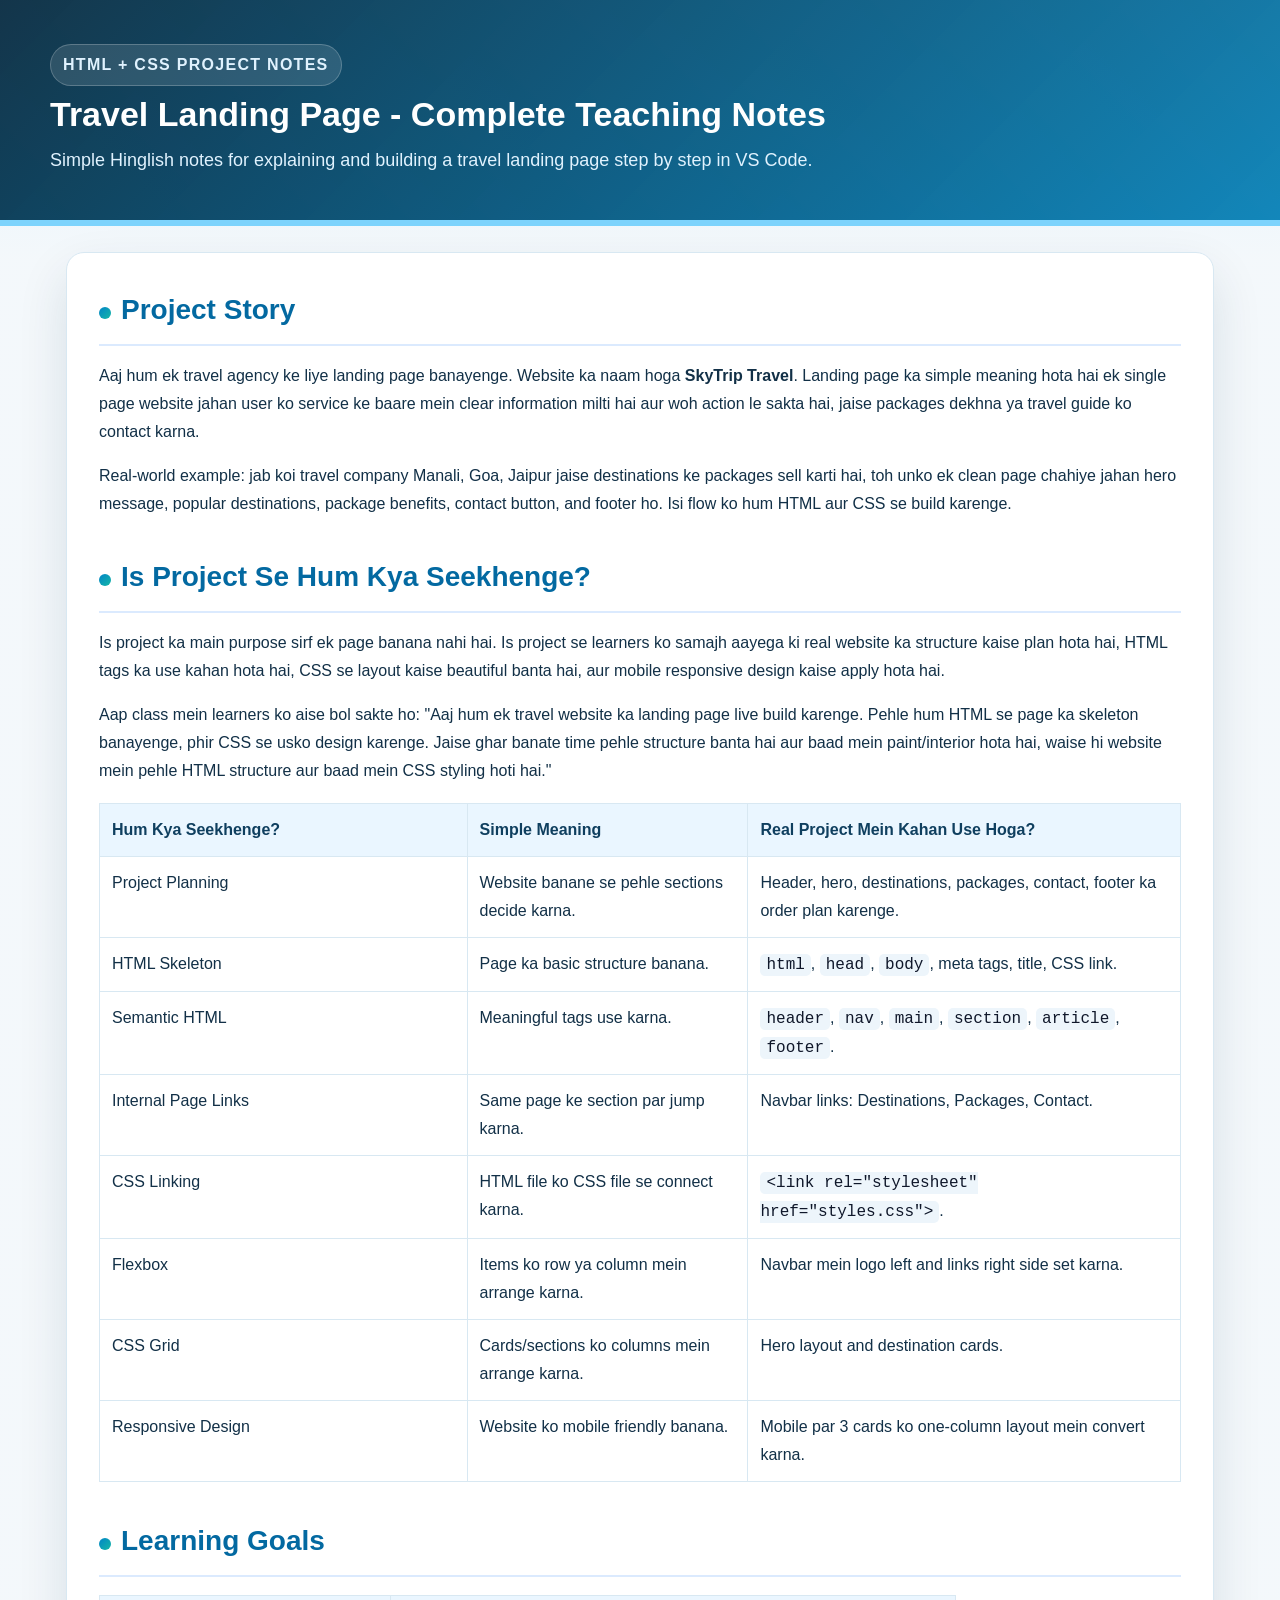
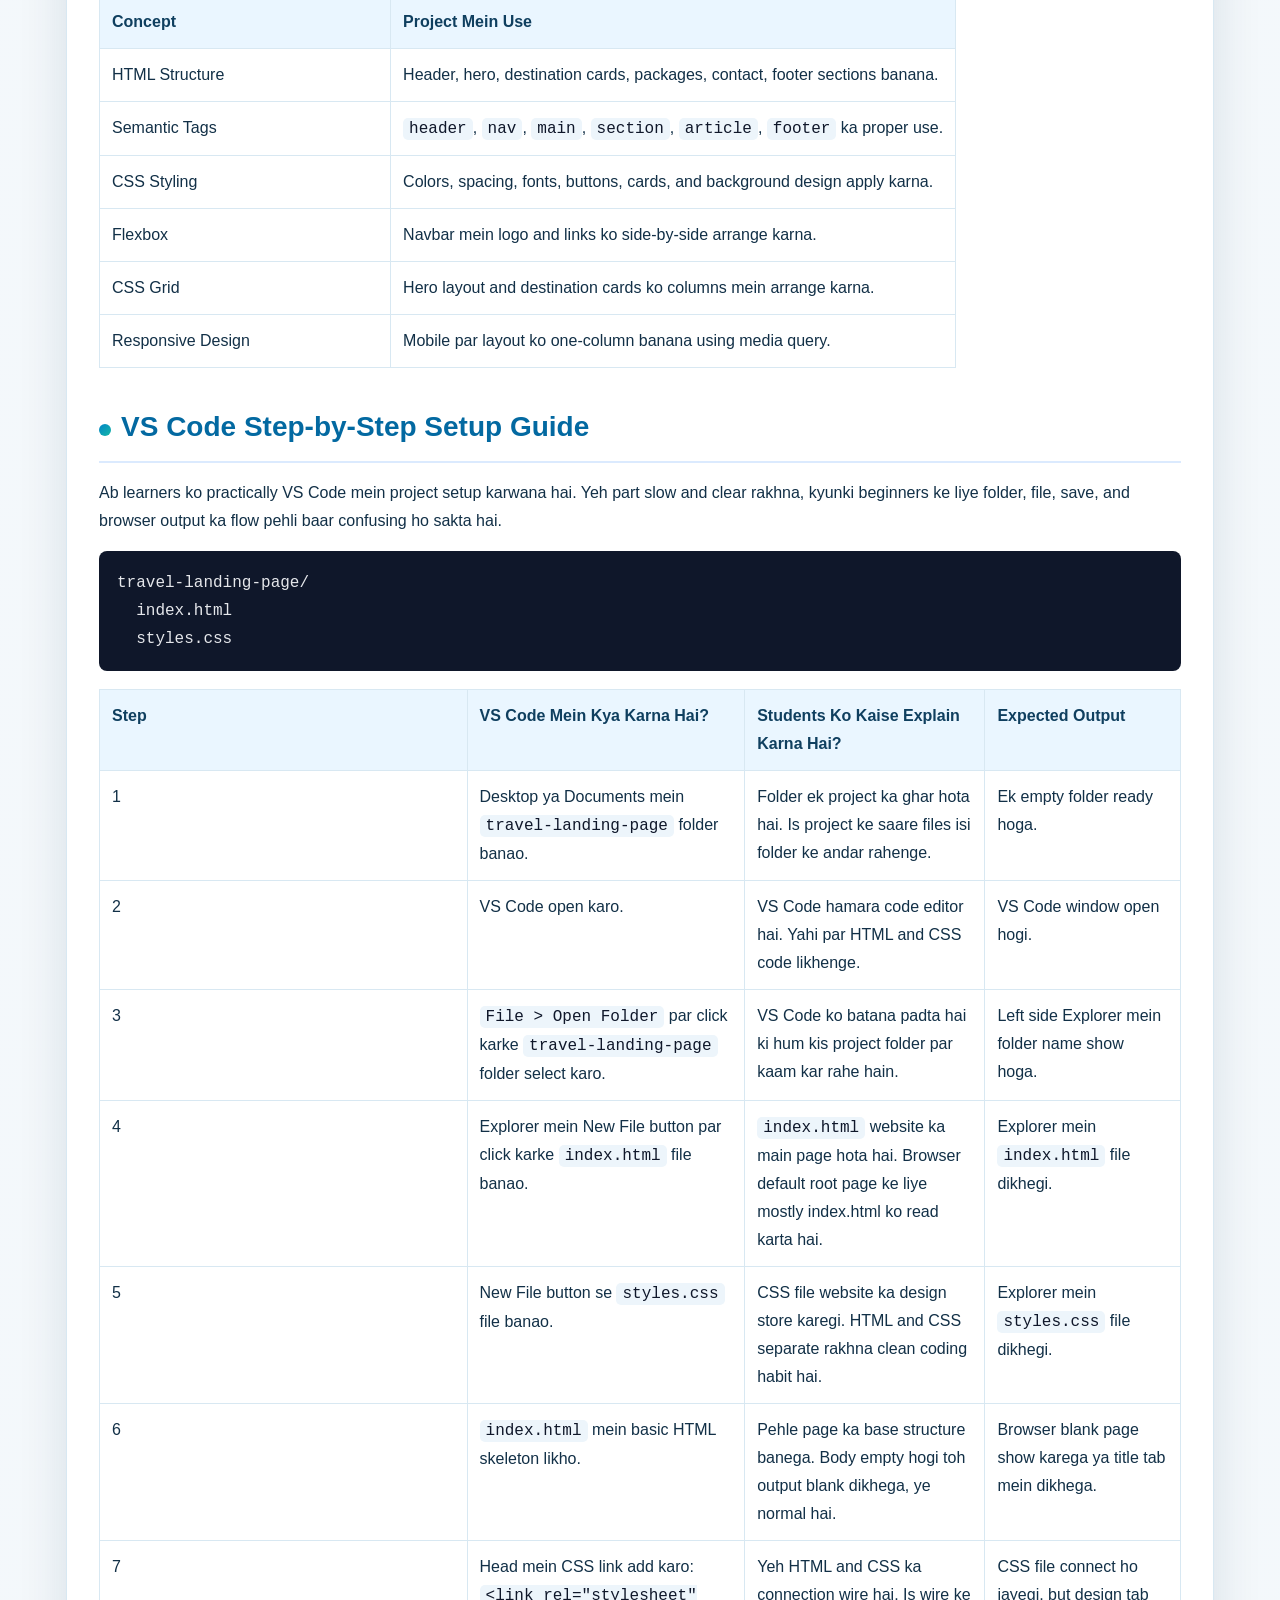
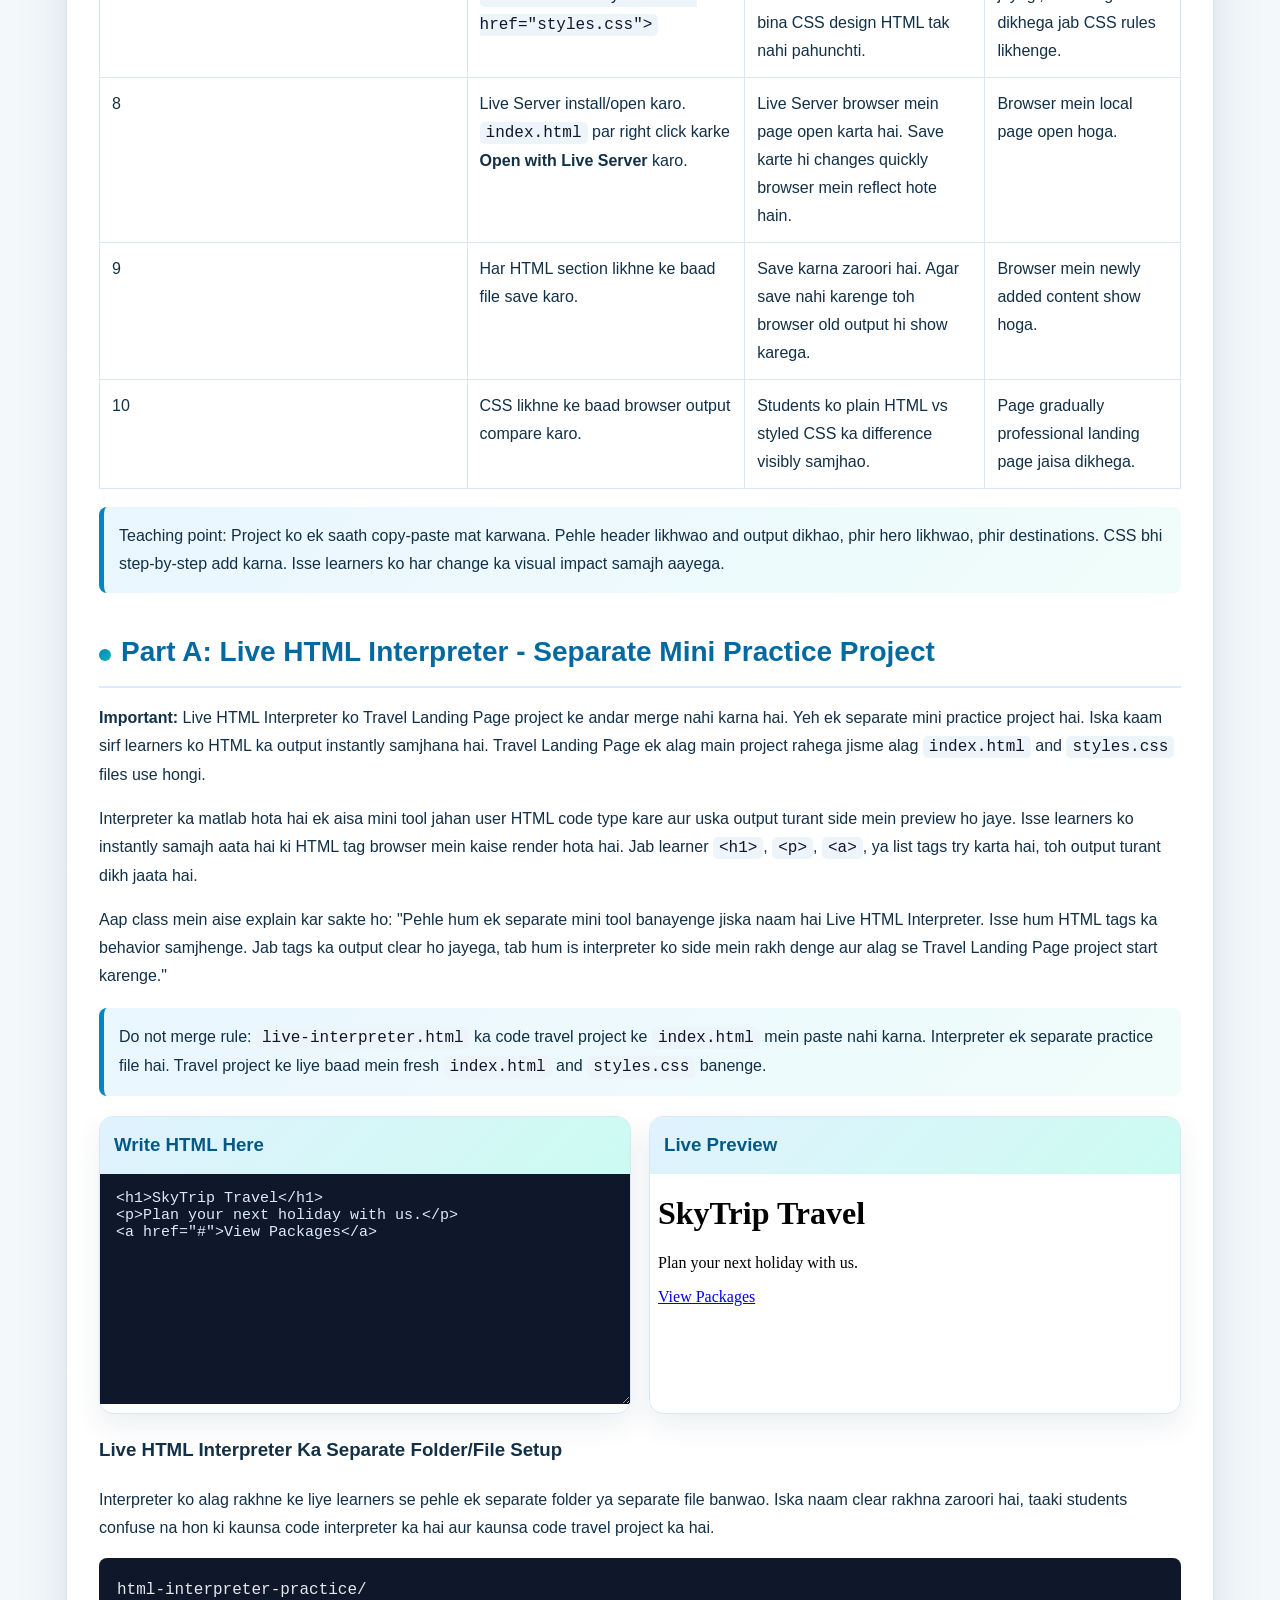
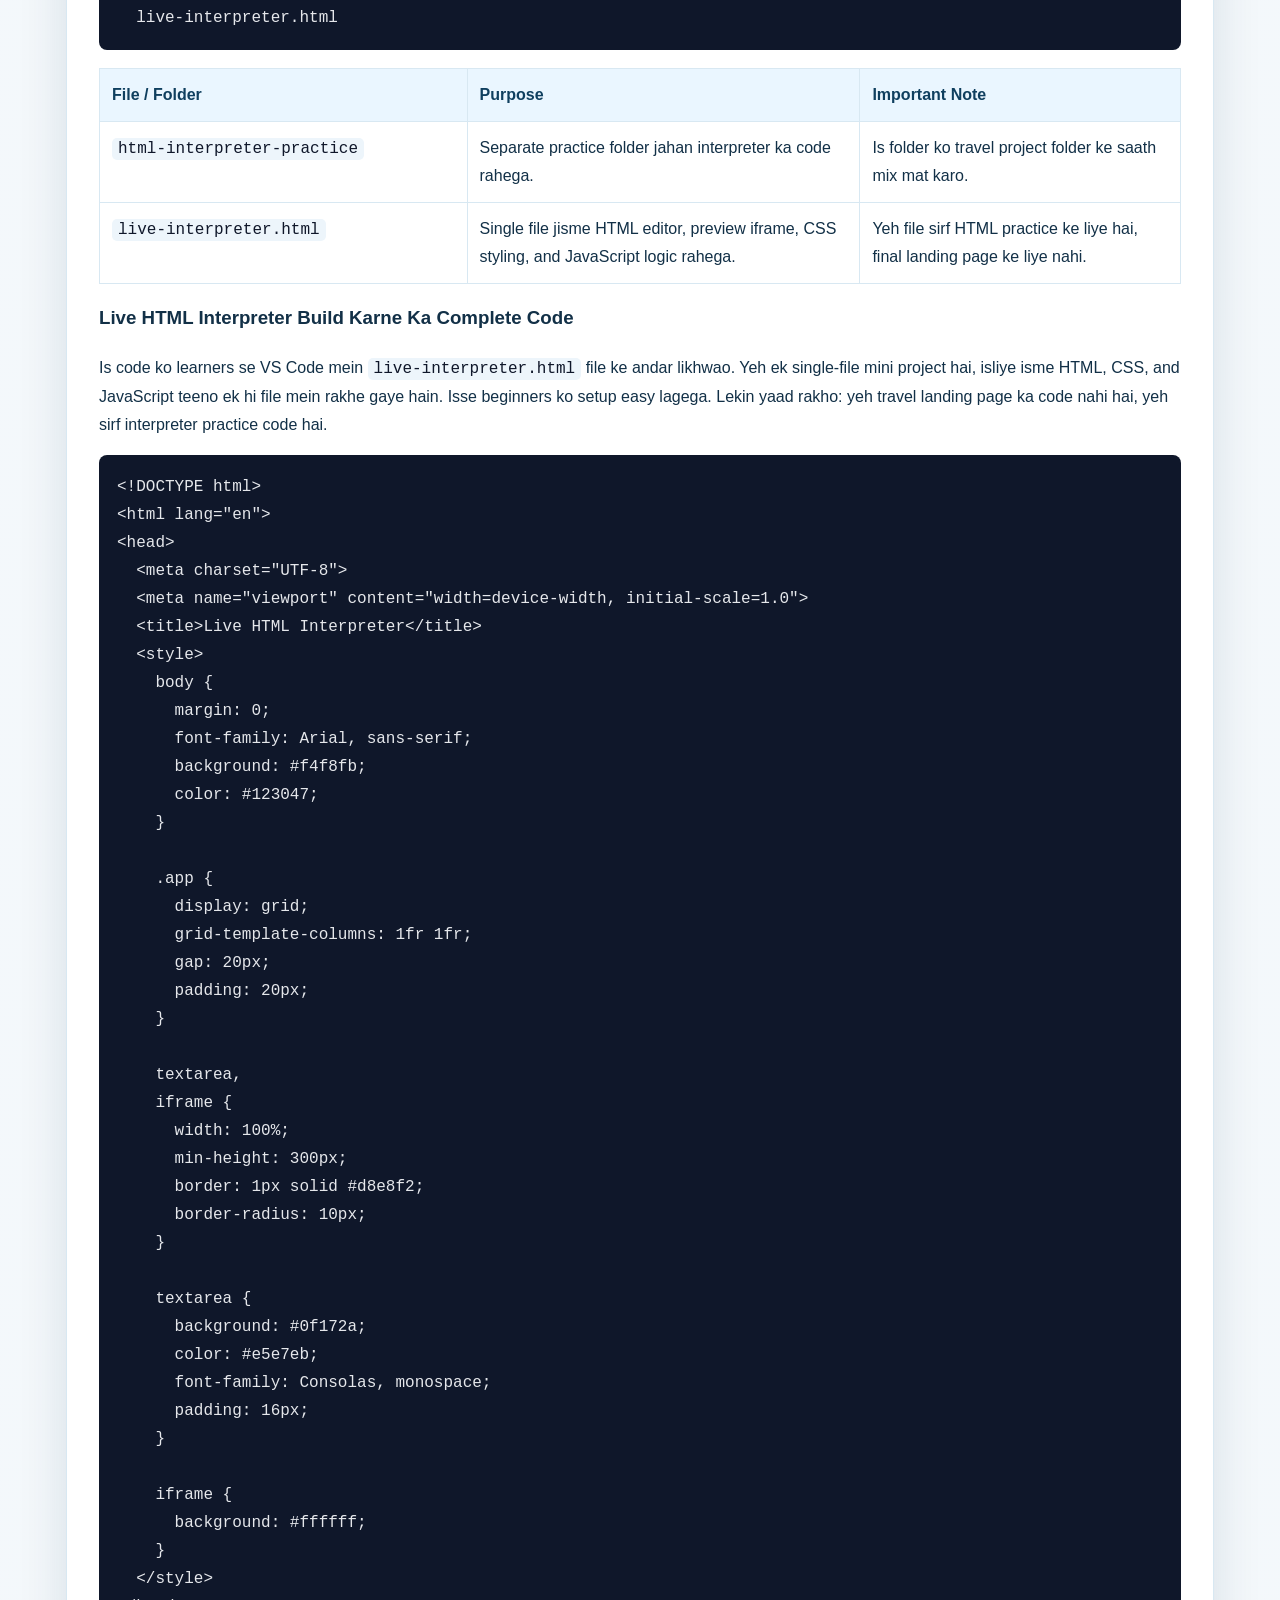
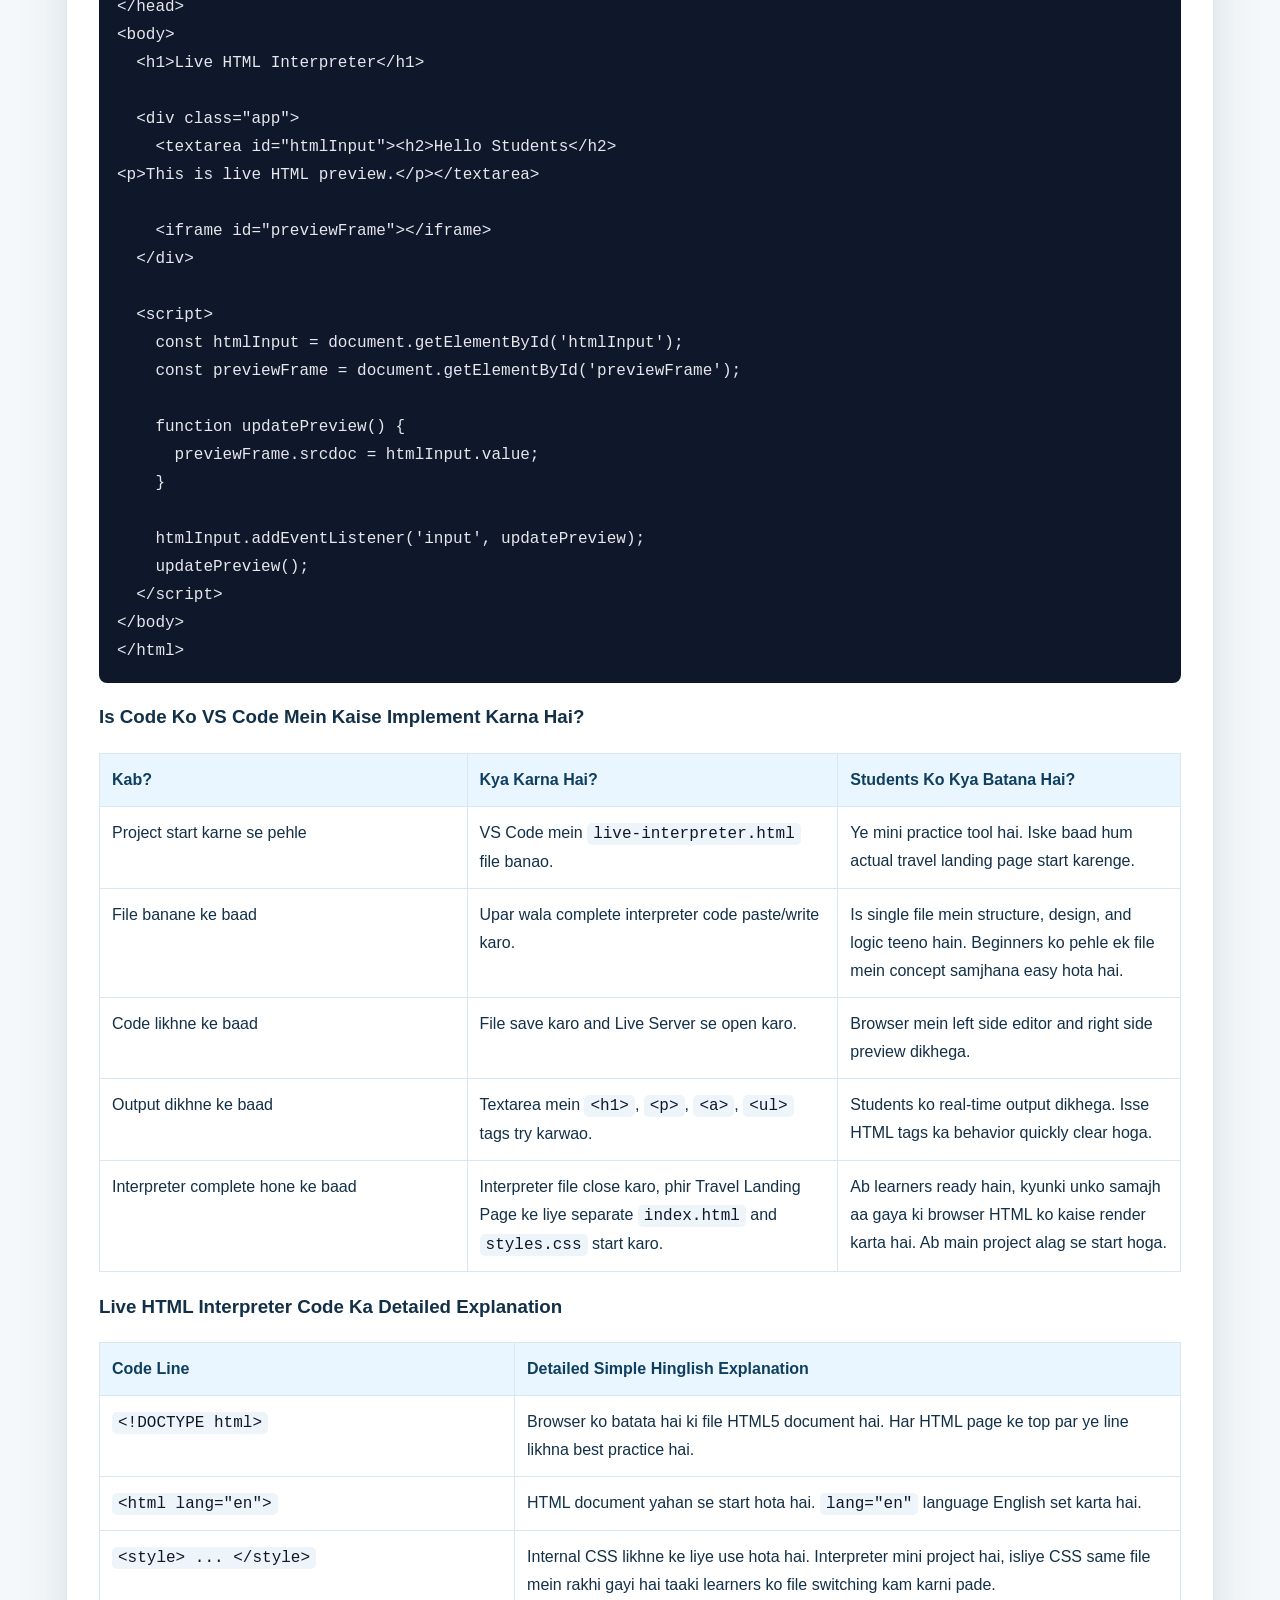
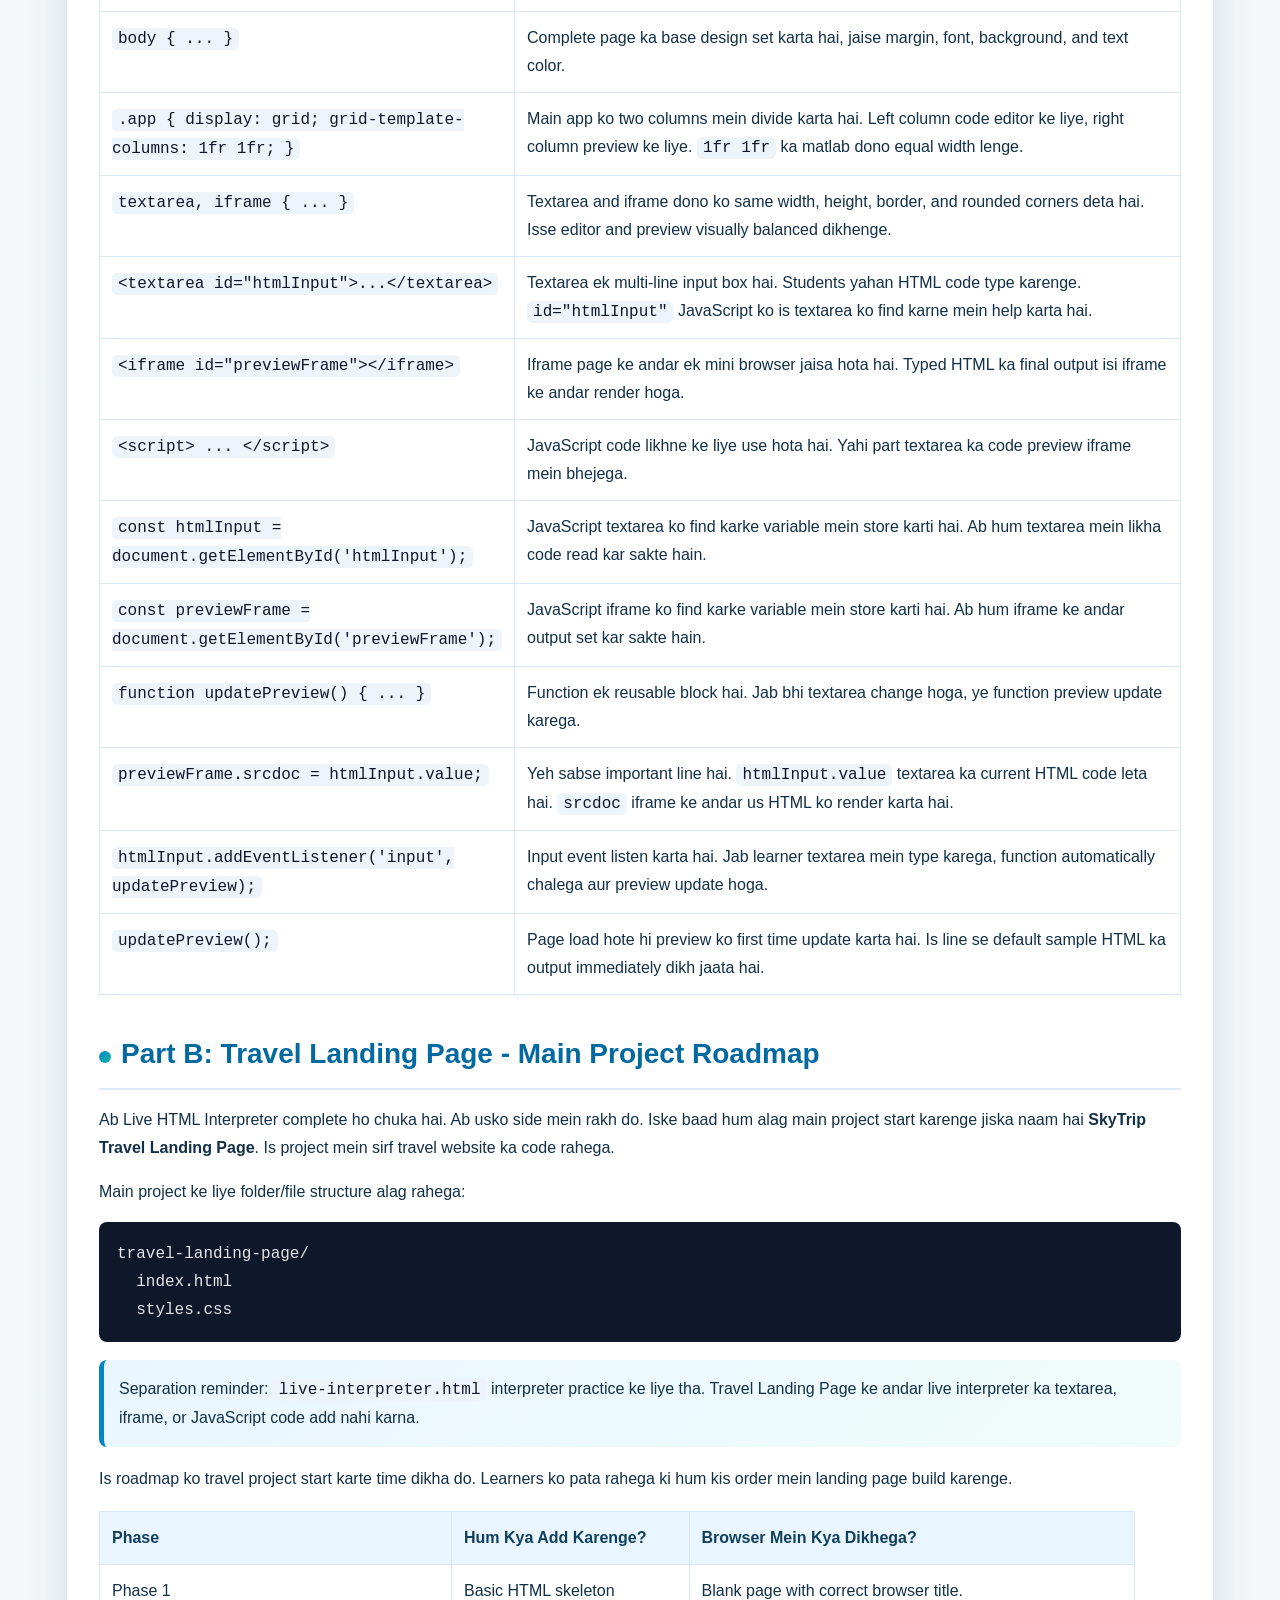
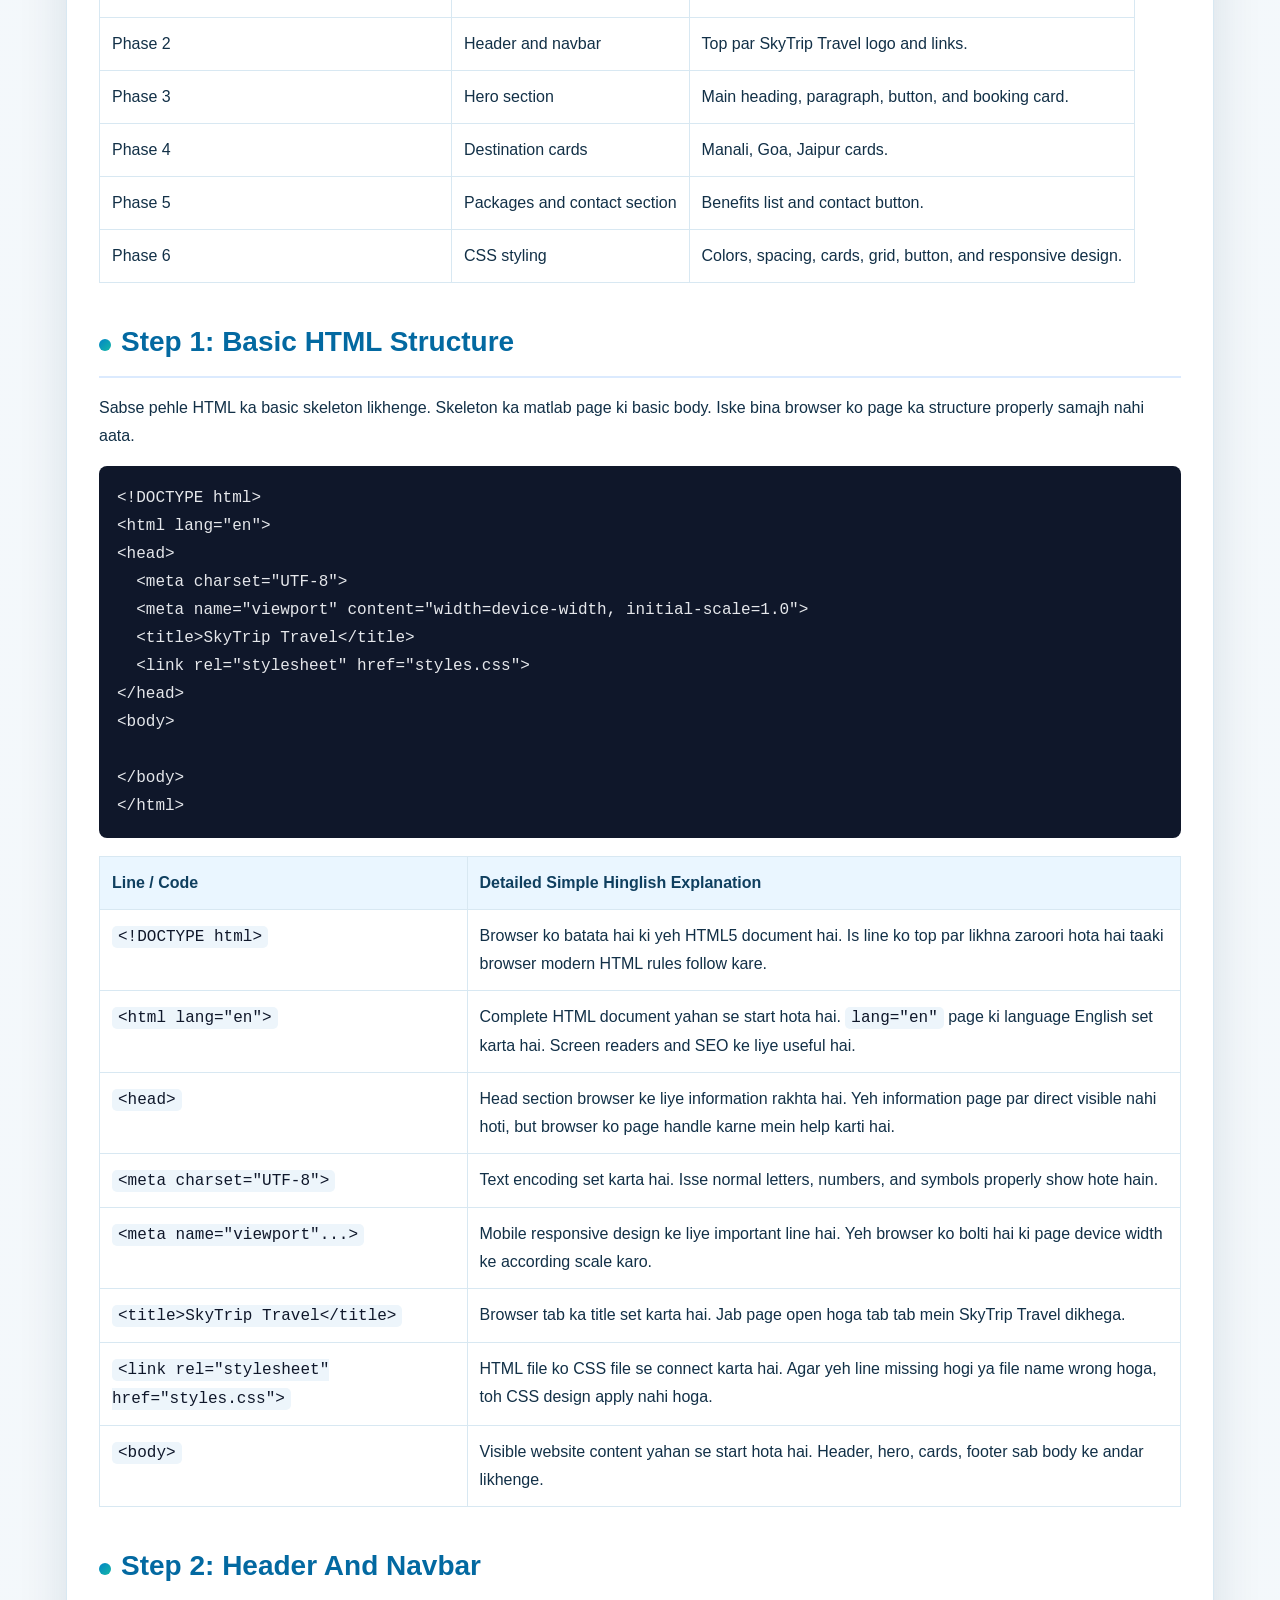
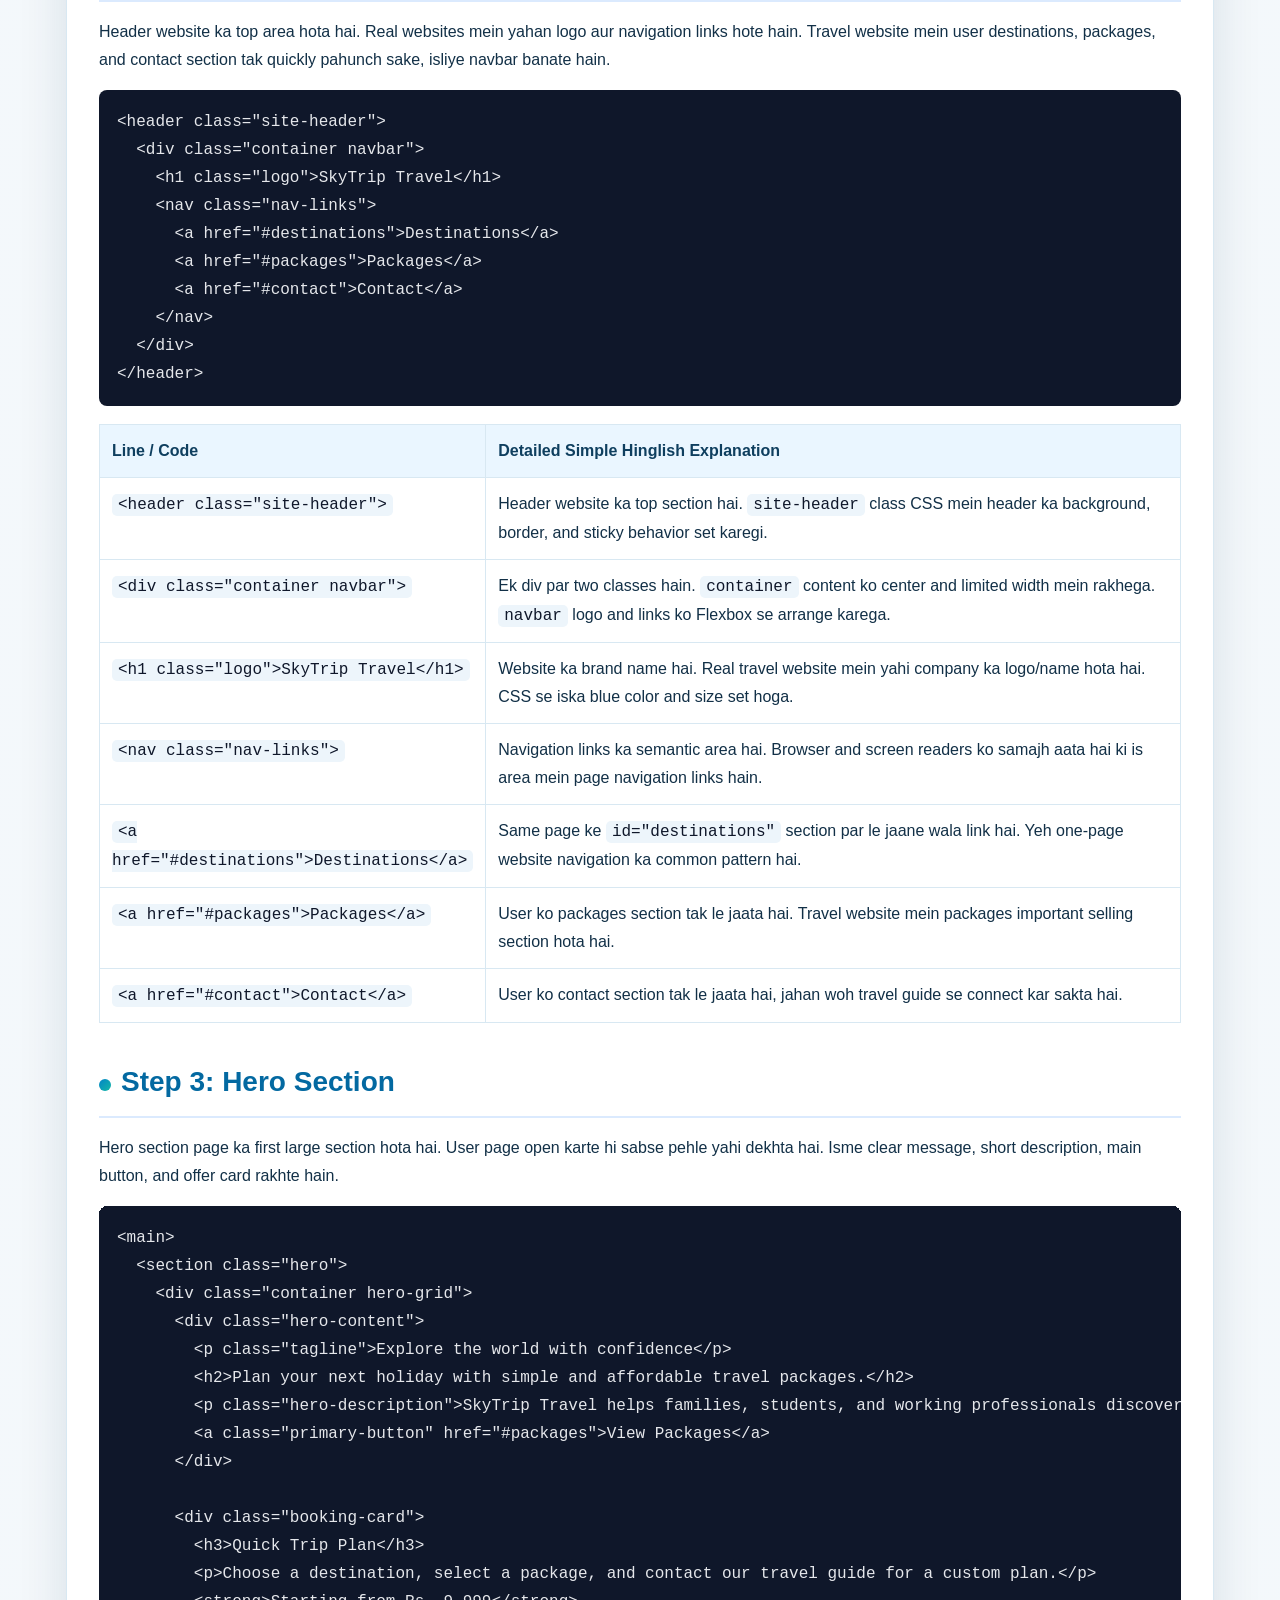
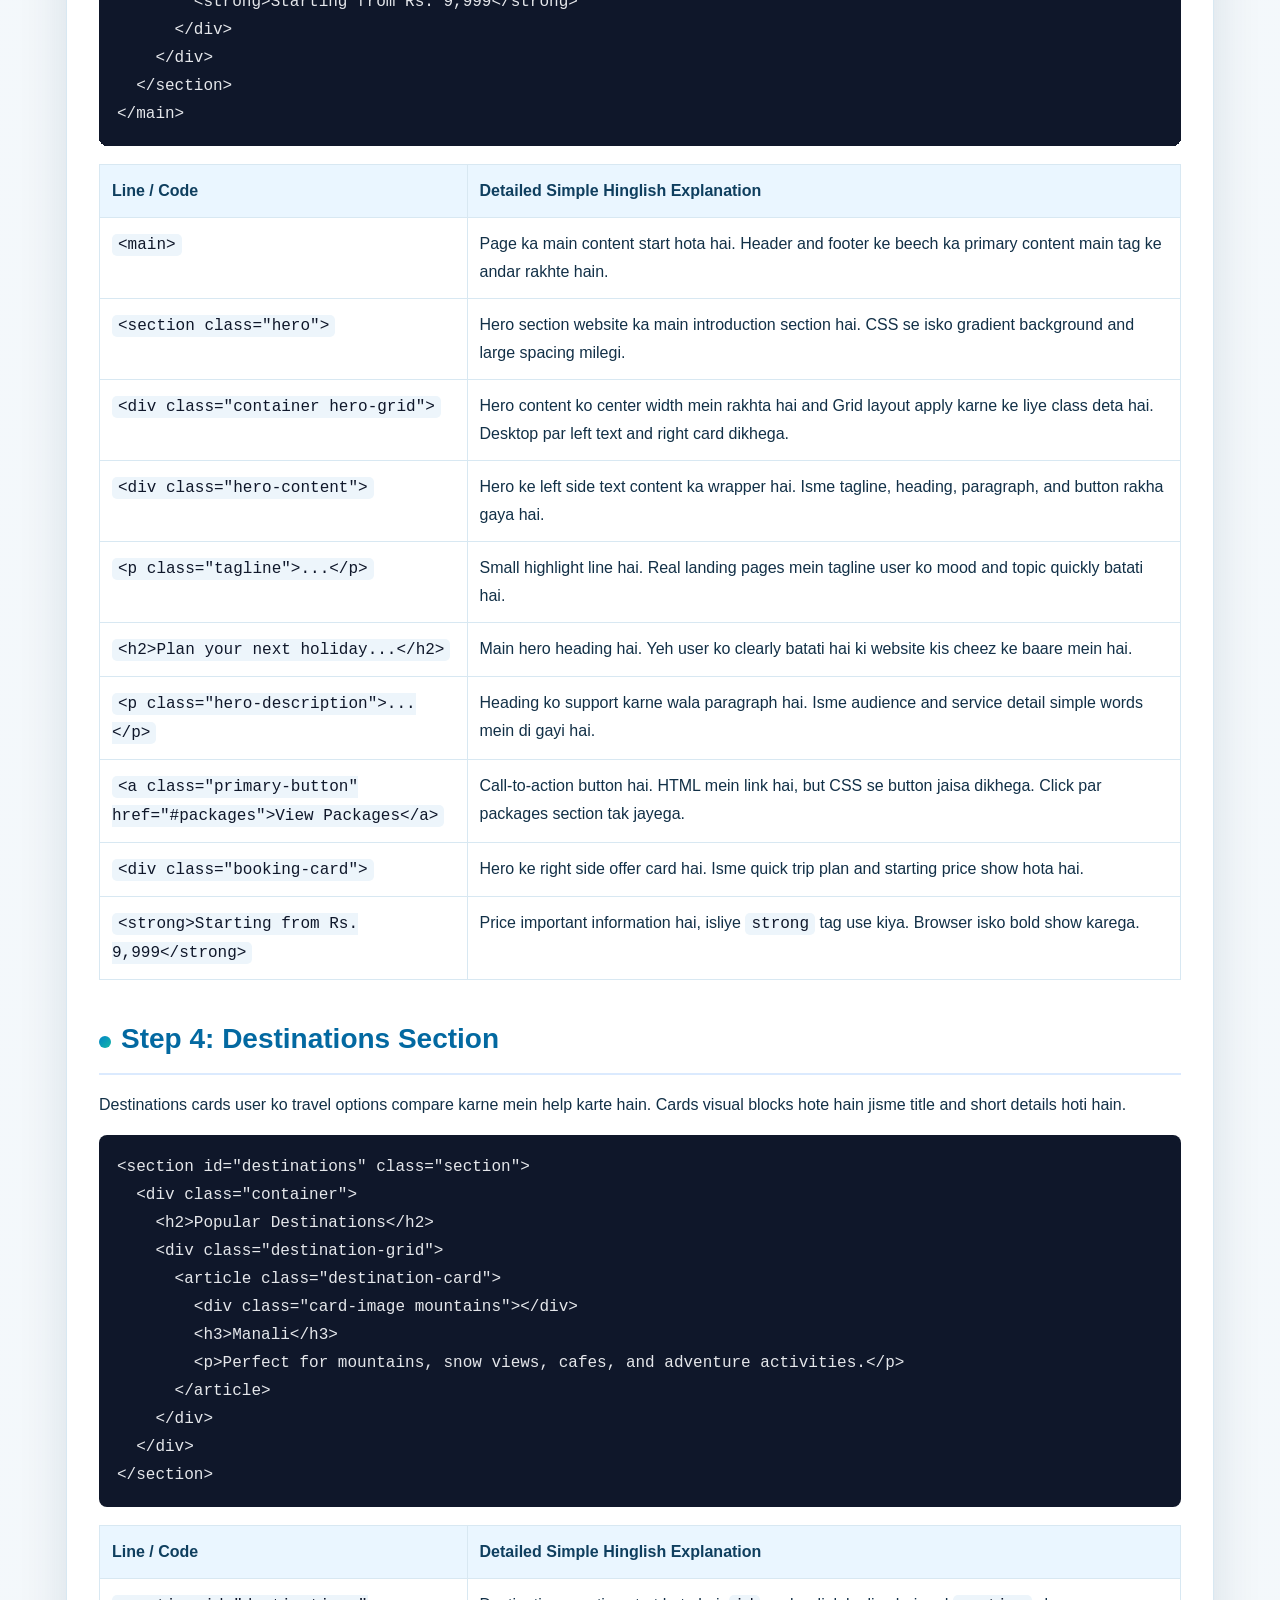
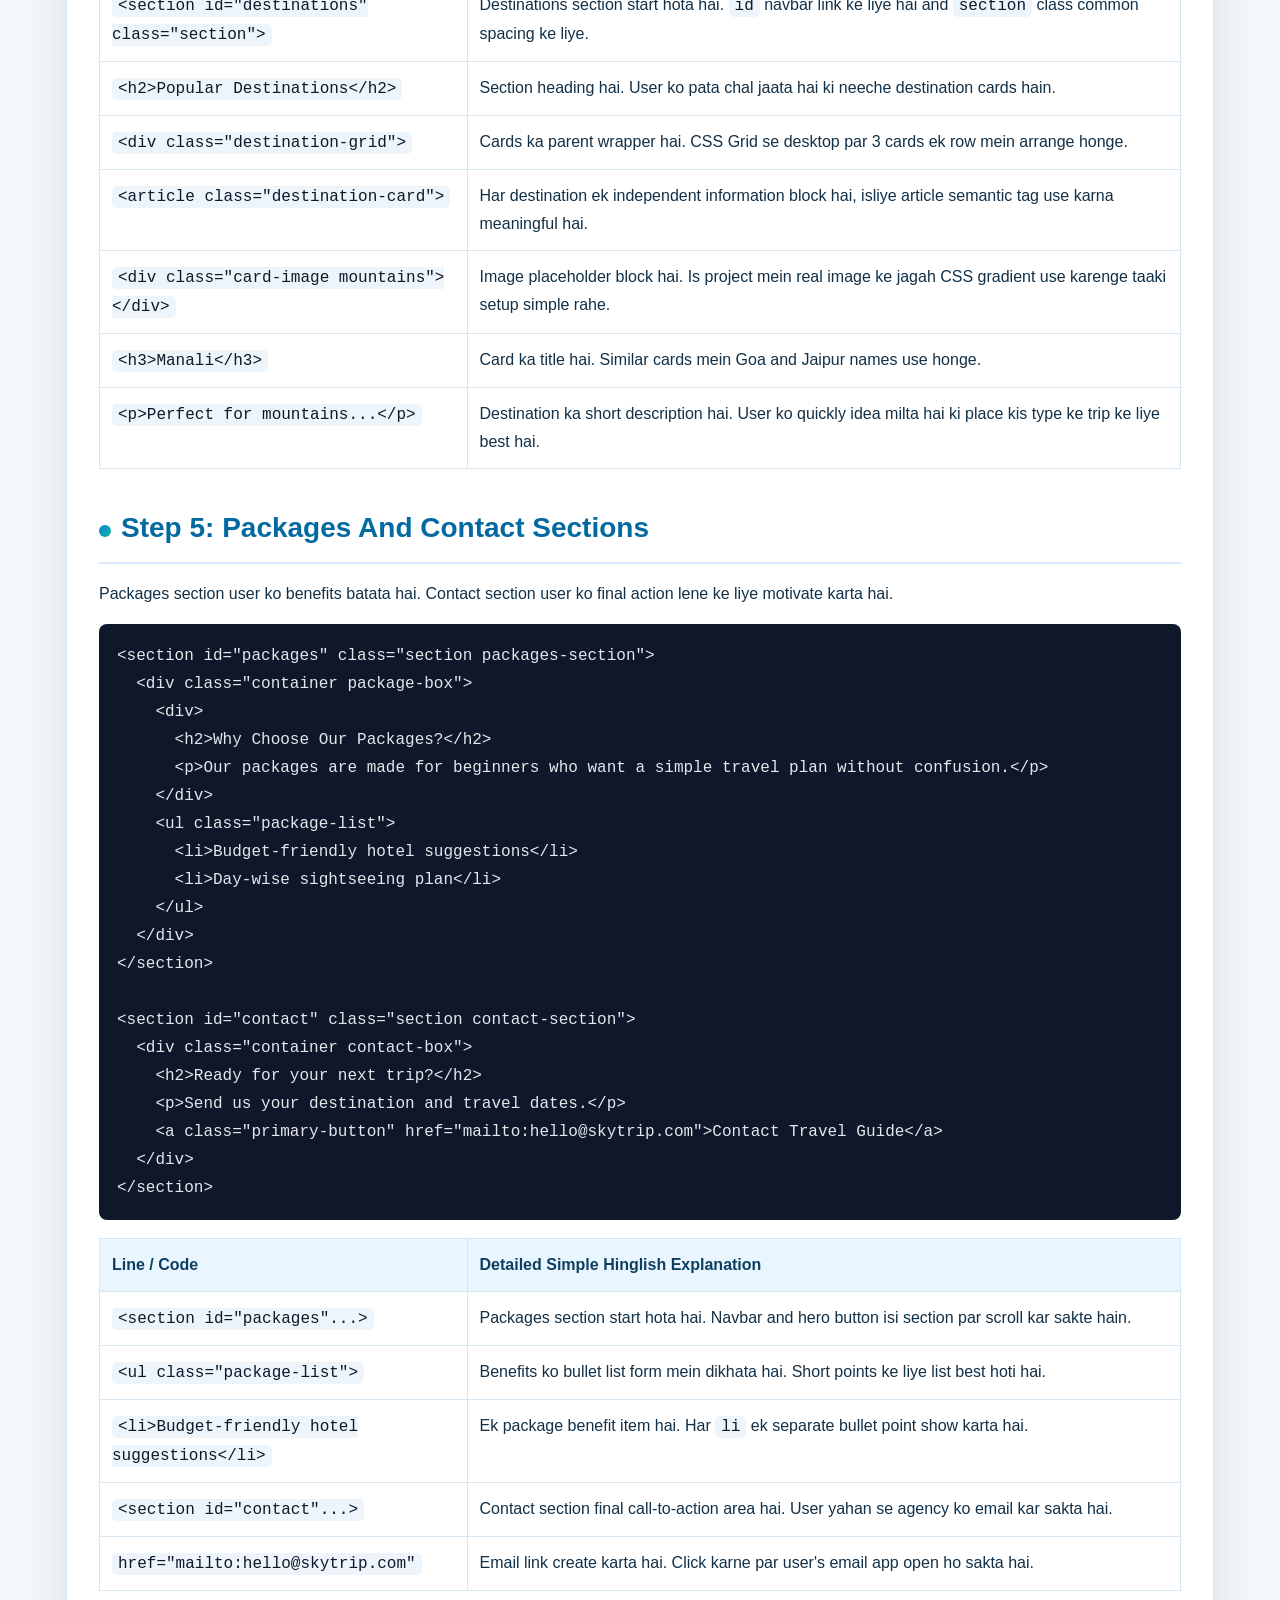
==== commit 637ded1f: "Separate interpreter from travel project notes" ====
--- a/index.html
+++ b/index.html
@@ -180,10 +180,11 @@
       </table>
       <div class="note">Teaching point: Project ko ek saath copy-paste mat karwana. Pehle header likhwao and output dikhao, phir hero likhwao, phir destinations. CSS bhi step-by-step add karna. Isse learners ko har change ka visual impact samajh aayega.</div>
 
-      <h2>Before Project: Live HTML Interpreter Build Karna Sikhao</h2>
-      <p>Travel landing page start karne se pehle learners ko ek chhota sa <strong>Live HTML Interpreter</strong> build karwana useful rahega. Interpreter ka matlab hota hai ek aisa mini tool jahan user HTML code type kare aur uska output turant side mein preview ho jaye. Isse learners ko instantly samajh aata hai ki HTML tag browser mein kaise render hota hai.</p>
-      <p>Aap class mein aise explain kar sakte ho: "Pehle hum ek mini HTML practice tool banayenge. Left side hum HTML likhenge, right side browser uska output dikhayega. Jab ye samajh aa jayega, tab hum same HTML knowledge use karke Travel Landing Page project start karenge."</p>
-      <div class="note">Important teaching flow: Pehle <code>live-interpreter.html</code> file banwao aur interpreter build karwao. Uske baad naya project file <code>index.html</code> and <code>styles.css</code> se travel landing page start karwao.</div>
+      <h2>Part A: Live HTML Interpreter - Separate Mini Practice Project</h2>
+      <p><strong>Important:</strong> Live HTML Interpreter ko Travel Landing Page project ke andar merge nahi karna hai. Yeh ek separate mini practice project hai. Iska kaam sirf learners ko HTML ka output instantly samjhana hai. Travel Landing Page ek alag main project rahega jisme alag <code>index.html</code> and <code>styles.css</code> files use hongi.</p>
+      <p>Interpreter ka matlab hota hai ek aisa mini tool jahan user HTML code type kare aur uska output turant side mein preview ho jaye. Isse learners ko instantly samajh aata hai ki HTML tag browser mein kaise render hota hai. Jab learner <code>&lt;h1&gt;</code>, <code>&lt;p&gt;</code>, <code>&lt;a&gt;</code>, ya list tags try karta hai, toh output turant dikh jaata hai.</p>
+      <p>Aap class mein aise explain kar sakte ho: "Pehle hum ek separate mini tool banayenge jiska naam hai Live HTML Interpreter. Isse hum HTML tags ka behavior samjhenge. Jab tags ka output clear ho jayega, tab hum is interpreter ko side mein rakh denge aur alag se Travel Landing Page project start karenge."</p>
+      <div class="note">Do not merge rule: <code>live-interpreter.html</code> ka code travel project ke <code>index.html</code> mein paste nahi karna. Interpreter ek separate practice file hai. Travel project ke liye baad mein fresh <code>index.html</code> and <code>styles.css</code> banenge.</div>
 
       <div class="live-lab">
         <div class="lab-panel">
@@ -198,8 +199,30 @@
         </div>
       </div>
 
+      <h3>Live HTML Interpreter Ka Separate Folder/File Setup</h3>
+      <p>Interpreter ko alag rakhne ke liye learners se pehle ek separate folder ya separate file banwao. Iska naam clear rakhna zaroori hai, taaki students confuse na hon ki kaunsa code interpreter ka hai aur kaunsa code travel project ka hai.</p>
+      <pre><code>html-interpreter-practice/
+  live-interpreter.html</code></pre>
+      <table>
+        <tr>
+          <th>File / Folder</th>
+          <th>Purpose</th>
+          <th>Important Note</th>
+        </tr>
+        <tr>
+          <td><code>html-interpreter-practice</code></td>
+          <td>Separate practice folder jahan interpreter ka code rahega.</td>
+          <td>Is folder ko travel project folder ke saath mix mat karo.</td>
+        </tr>
+        <tr>
+          <td><code>live-interpreter.html</code></td>
+          <td>Single file jisme HTML editor, preview iframe, CSS styling, and JavaScript logic rahega.</td>
+          <td>Yeh file sirf HTML practice ke liye hai, final landing page ke liye nahi.</td>
+        </tr>
+      </table>
+
       <h3>Live HTML Interpreter Build Karne Ka Complete Code</h3>
-      <p>Is code ko learners se VS Code mein <code>live-interpreter.html</code> file ke andar likhwao. Yeh ek single-file mini project hai, isliye isme HTML, CSS, and JavaScript teeno ek hi file mein rakhe gaye hain. Isse beginners ko setup easy lagega.</p>
+      <p>Is code ko learners se VS Code mein <code>live-interpreter.html</code> file ke andar likhwao. Yeh ek single-file mini project hai, isliye isme HTML, CSS, and JavaScript teeno ek hi file mein rakhe gaye hain. Isse beginners ko setup easy lagega. Lekin yaad rakho: yeh travel landing page ka code nahi hai, yeh sirf interpreter practice code hai.</p>
       <pre><code>&lt;!DOCTYPE html&gt;
 &lt;html lang="en"&gt;
 &lt;head&gt;
@@ -294,8 +317,8 @@
         </tr>
         <tr>
           <td>Interpreter complete hone ke baad</td>
-          <td>Travel project ke liye <code>index.html</code> and <code>styles.css</code> start karo.</td>
-          <td>Ab learners ready hain, kyunki unko samajh aa gaya ki browser HTML ko kaise render karta hai.</td>
+          <td>Interpreter file close karo, phir Travel Landing Page ke liye separate <code>index.html</code> and <code>styles.css</code> start karo.</td>
+          <td>Ab learners ready hain, kyunki unko samajh aa gaya ki browser HTML ko kaise render karta hai. Ab main project alag se start hoga.</td>
         </tr>
       </table>
 
@@ -367,8 +390,14 @@
         </tr>
       </table>
 
-      <h2>Project Build Roadmap</h2>
-      <p>Is roadmap ko class ke starting mein dikha do. Learners ko pata rahega ki hum kis order mein project build karenge.</p>
+      <h2>Part B: Travel Landing Page - Main Project Roadmap</h2>
+      <p>Ab Live HTML Interpreter complete ho chuka hai. Ab usko side mein rakh do. Iske baad hum alag main project start karenge jiska naam hai <strong>SkyTrip Travel Landing Page</strong>. Is project mein sirf travel website ka code rahega.</p>
+      <p>Main project ke liye folder/file structure alag rahega:</p>
+      <pre><code>travel-landing-page/
+  index.html
+  styles.css</code></pre>
+      <div class="note">Separation reminder: <code>live-interpreter.html</code> interpreter practice ke liye tha. Travel Landing Page ke andar live interpreter ka textarea, iframe, or JavaScript code add nahi karna.</div>
+      <p>Is roadmap ko travel project start karte time dikha do. Learners ko pata rahega ki hum kis order mein landing page build karenge.</p>
       <table>
         <tr>
           <th>Phase</th>
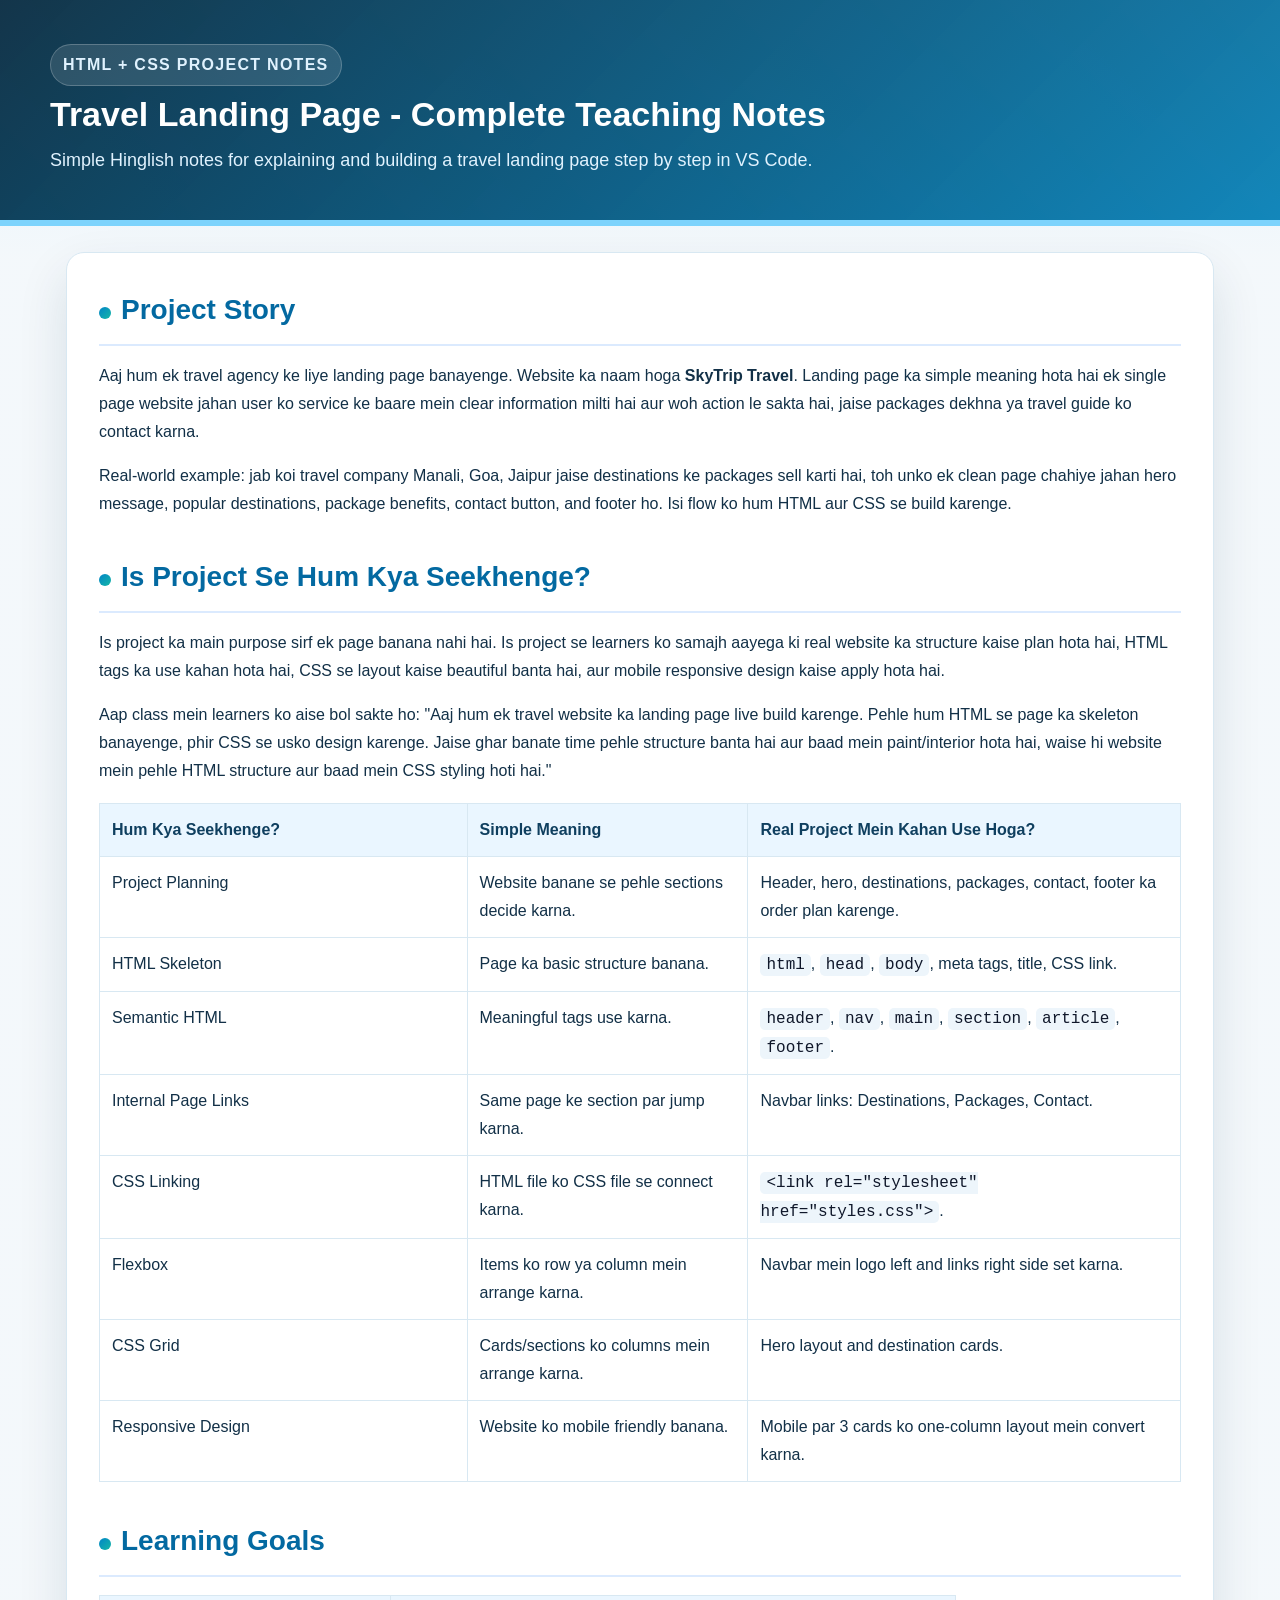
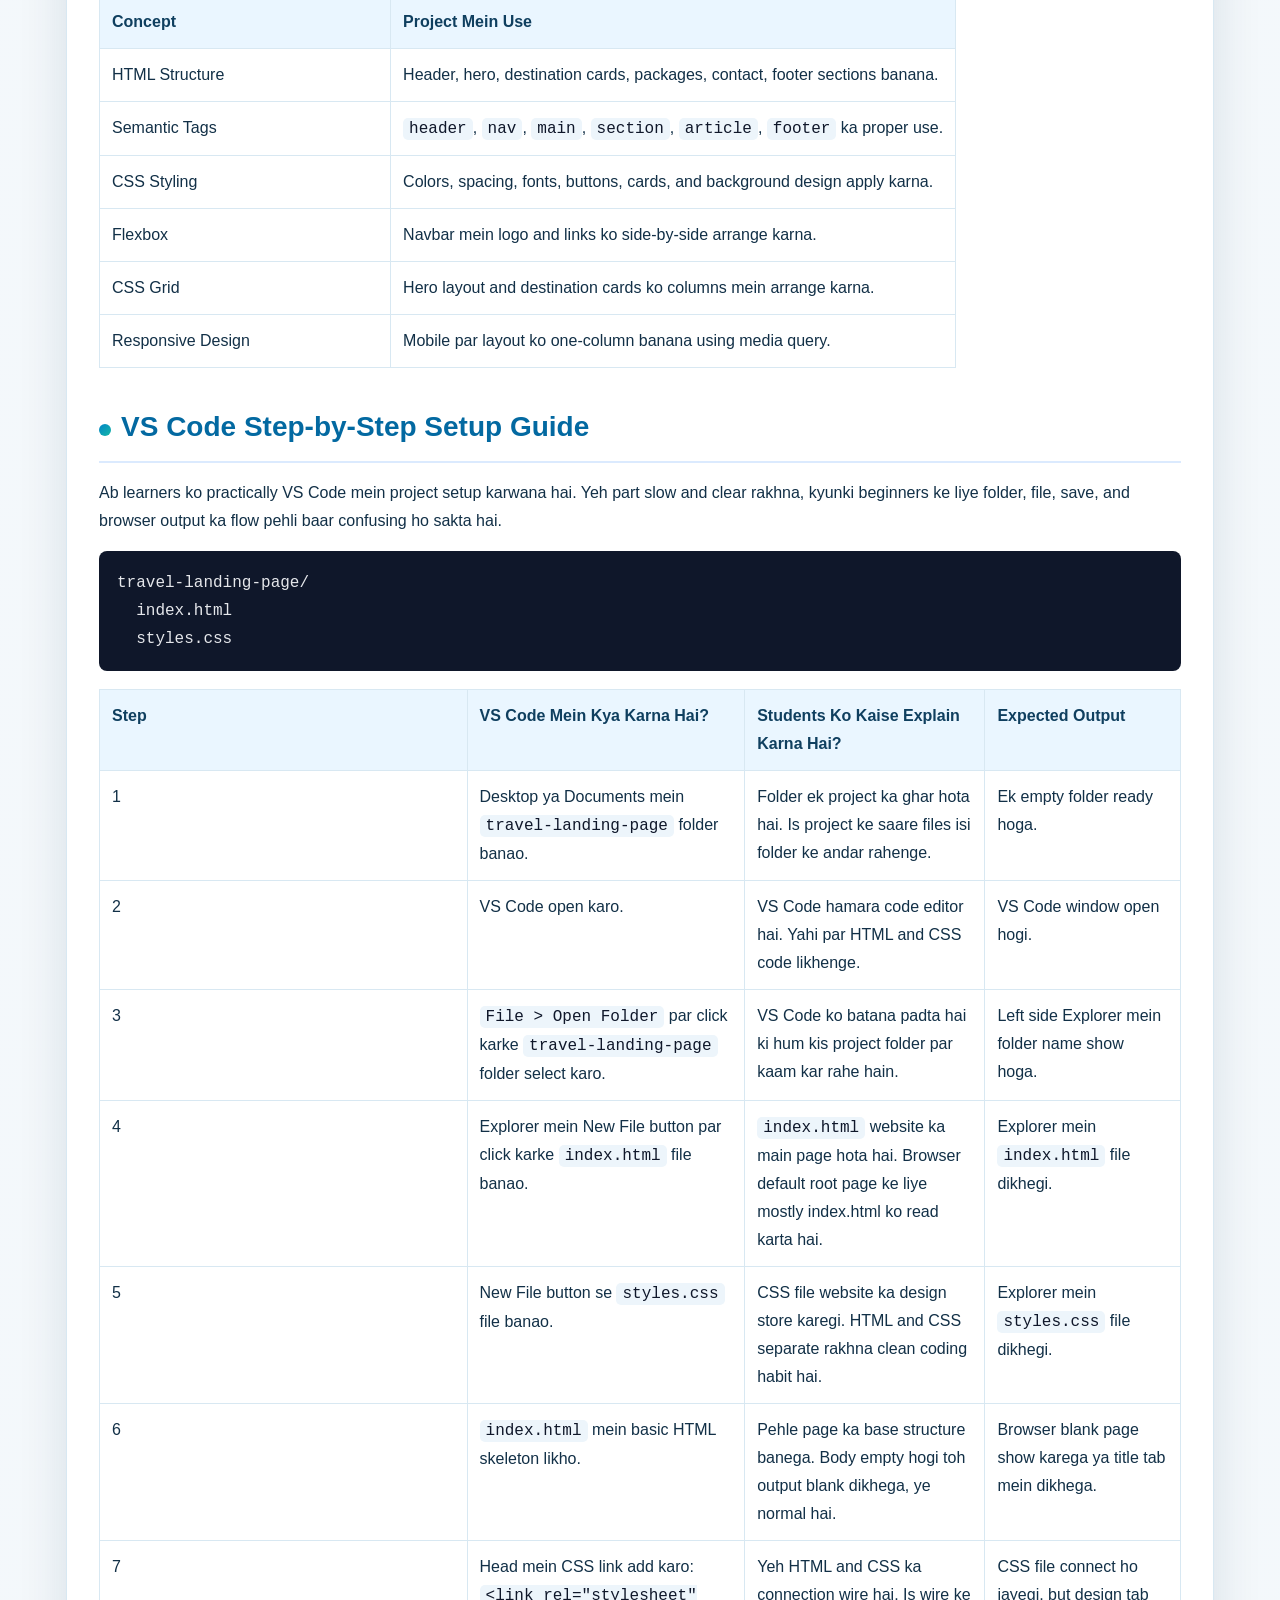
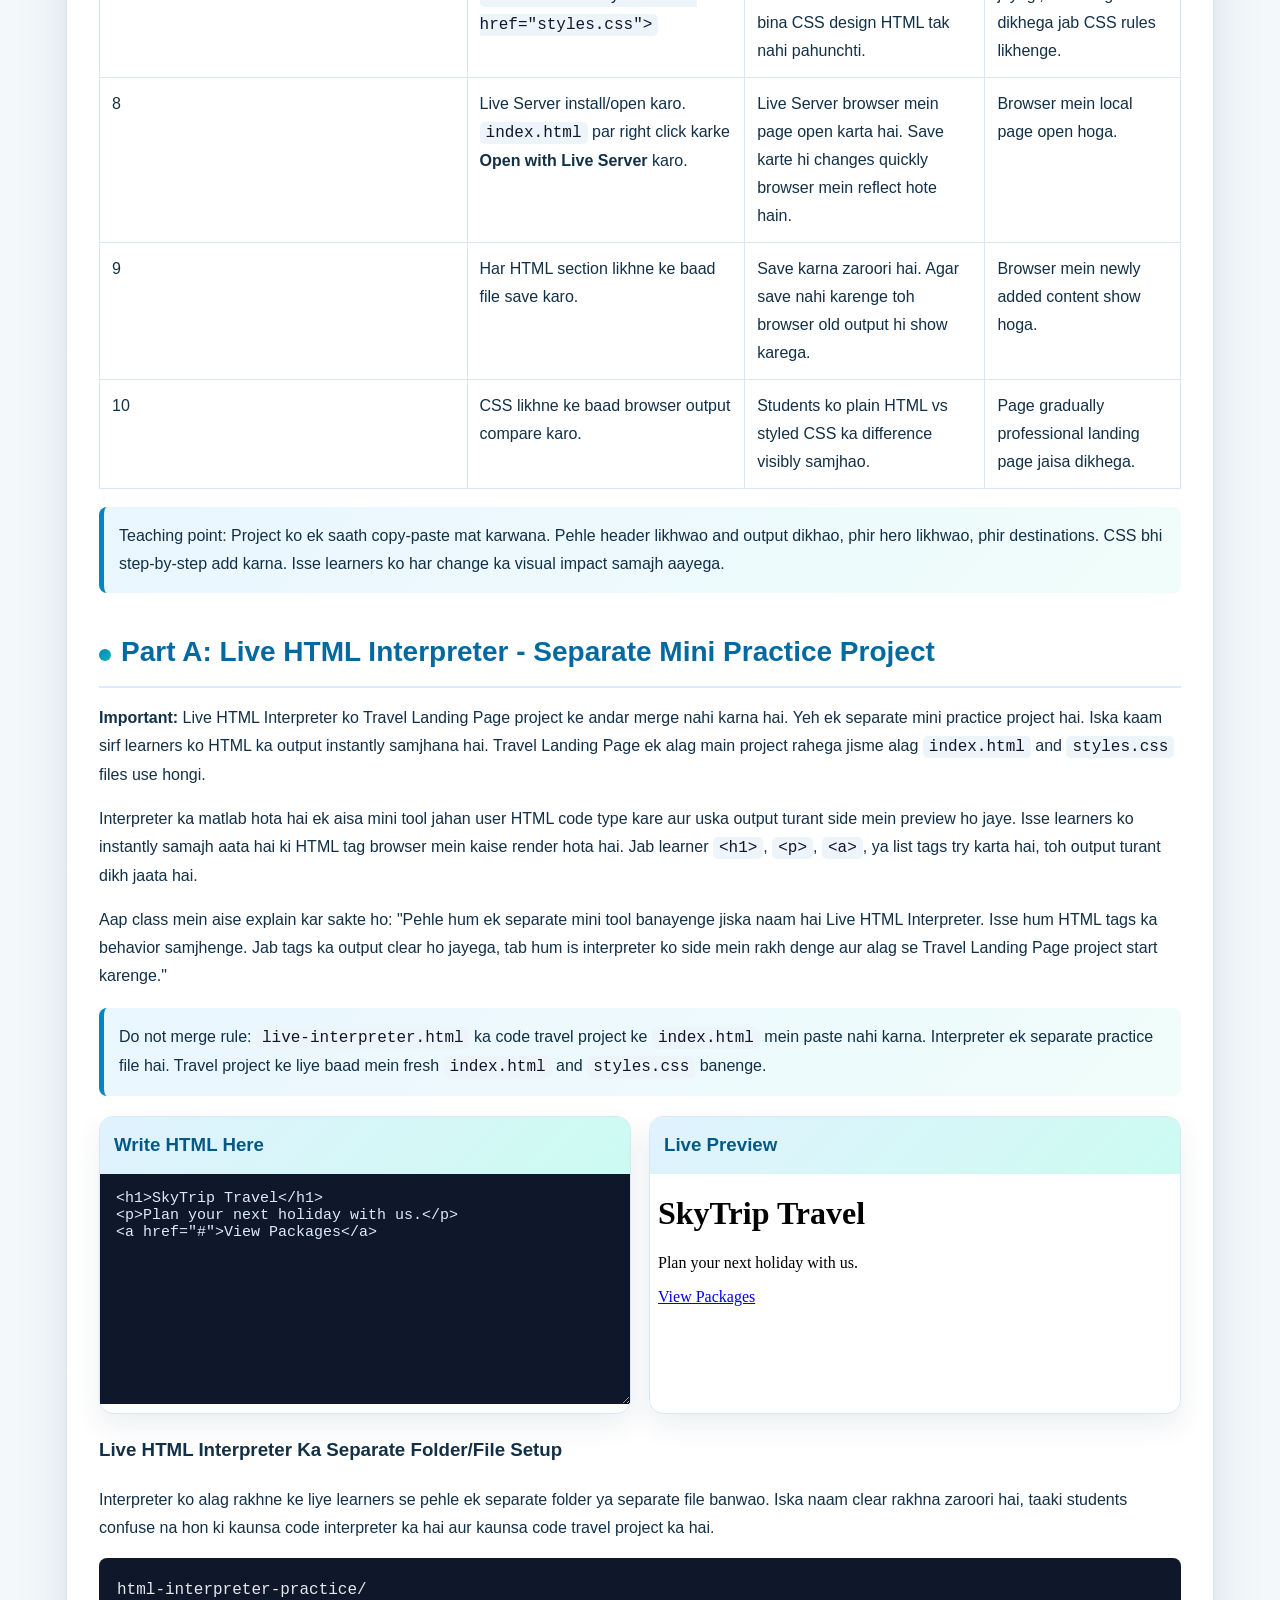
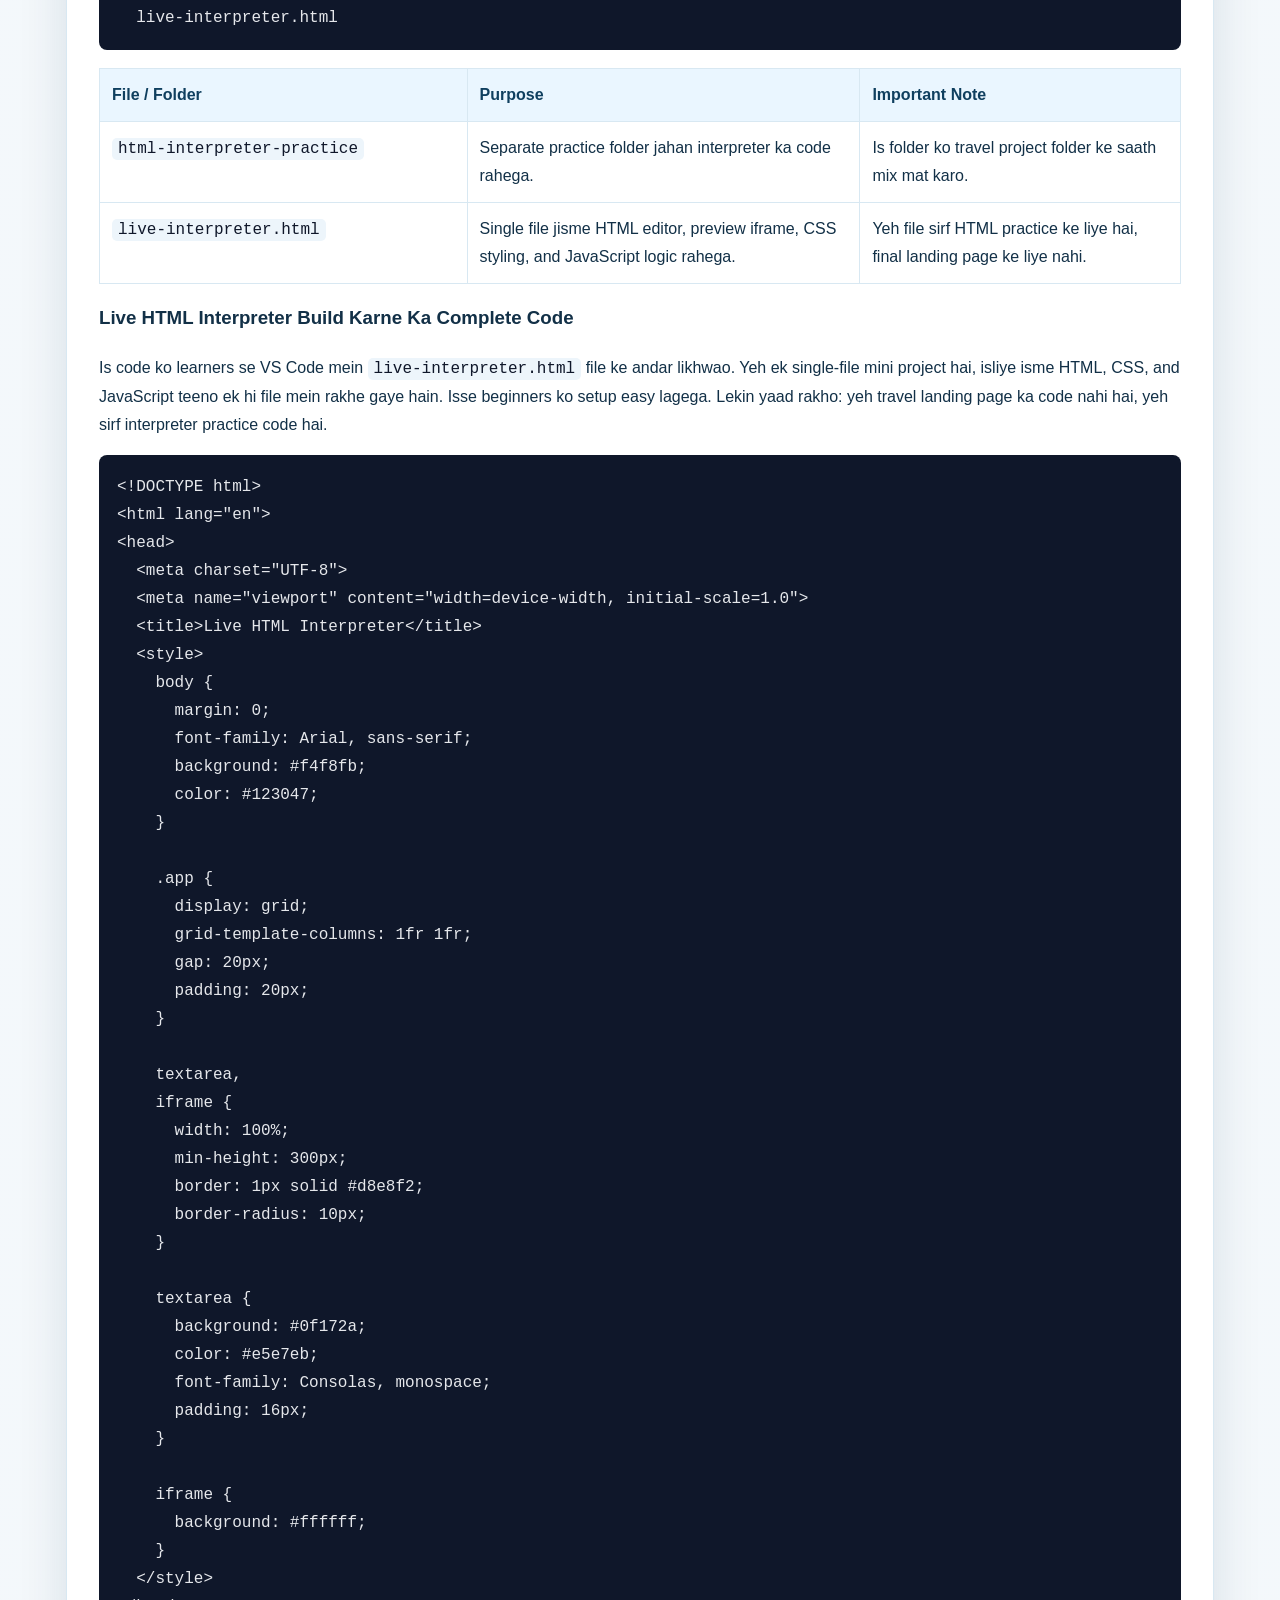
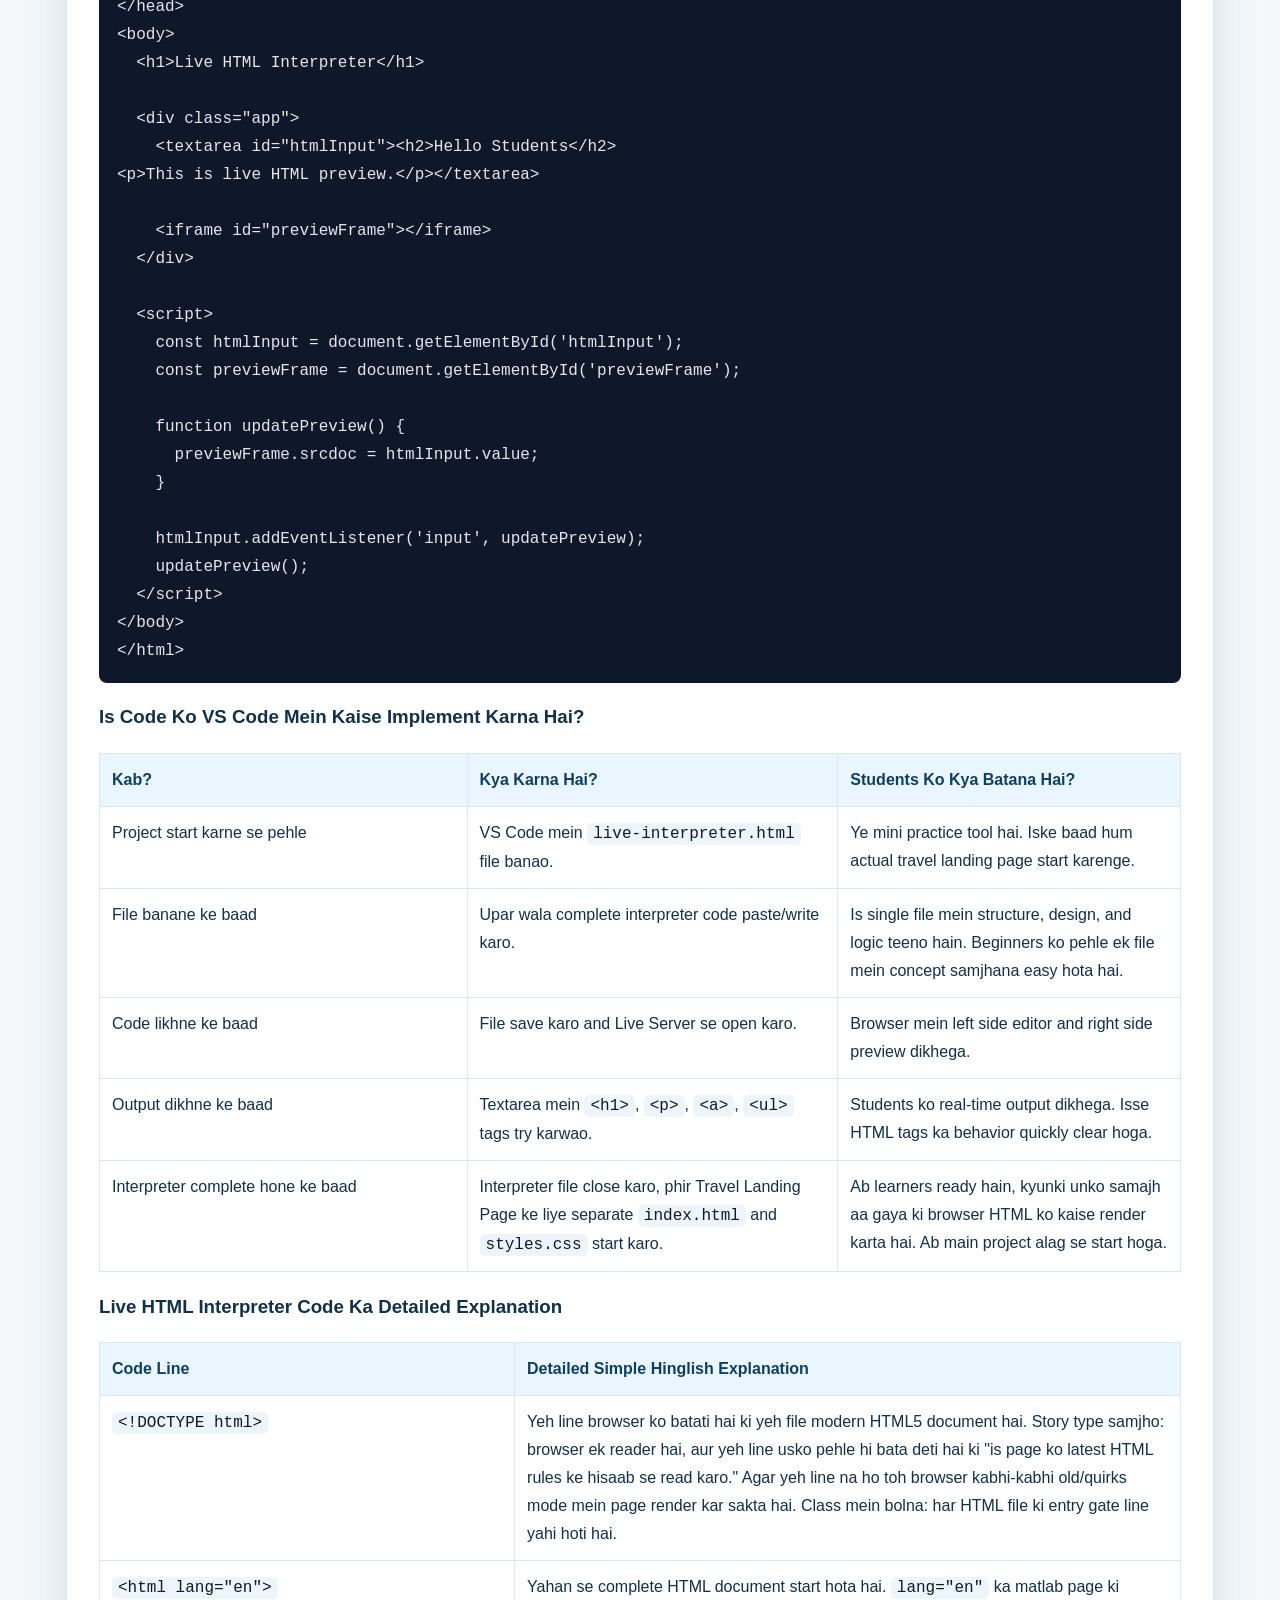
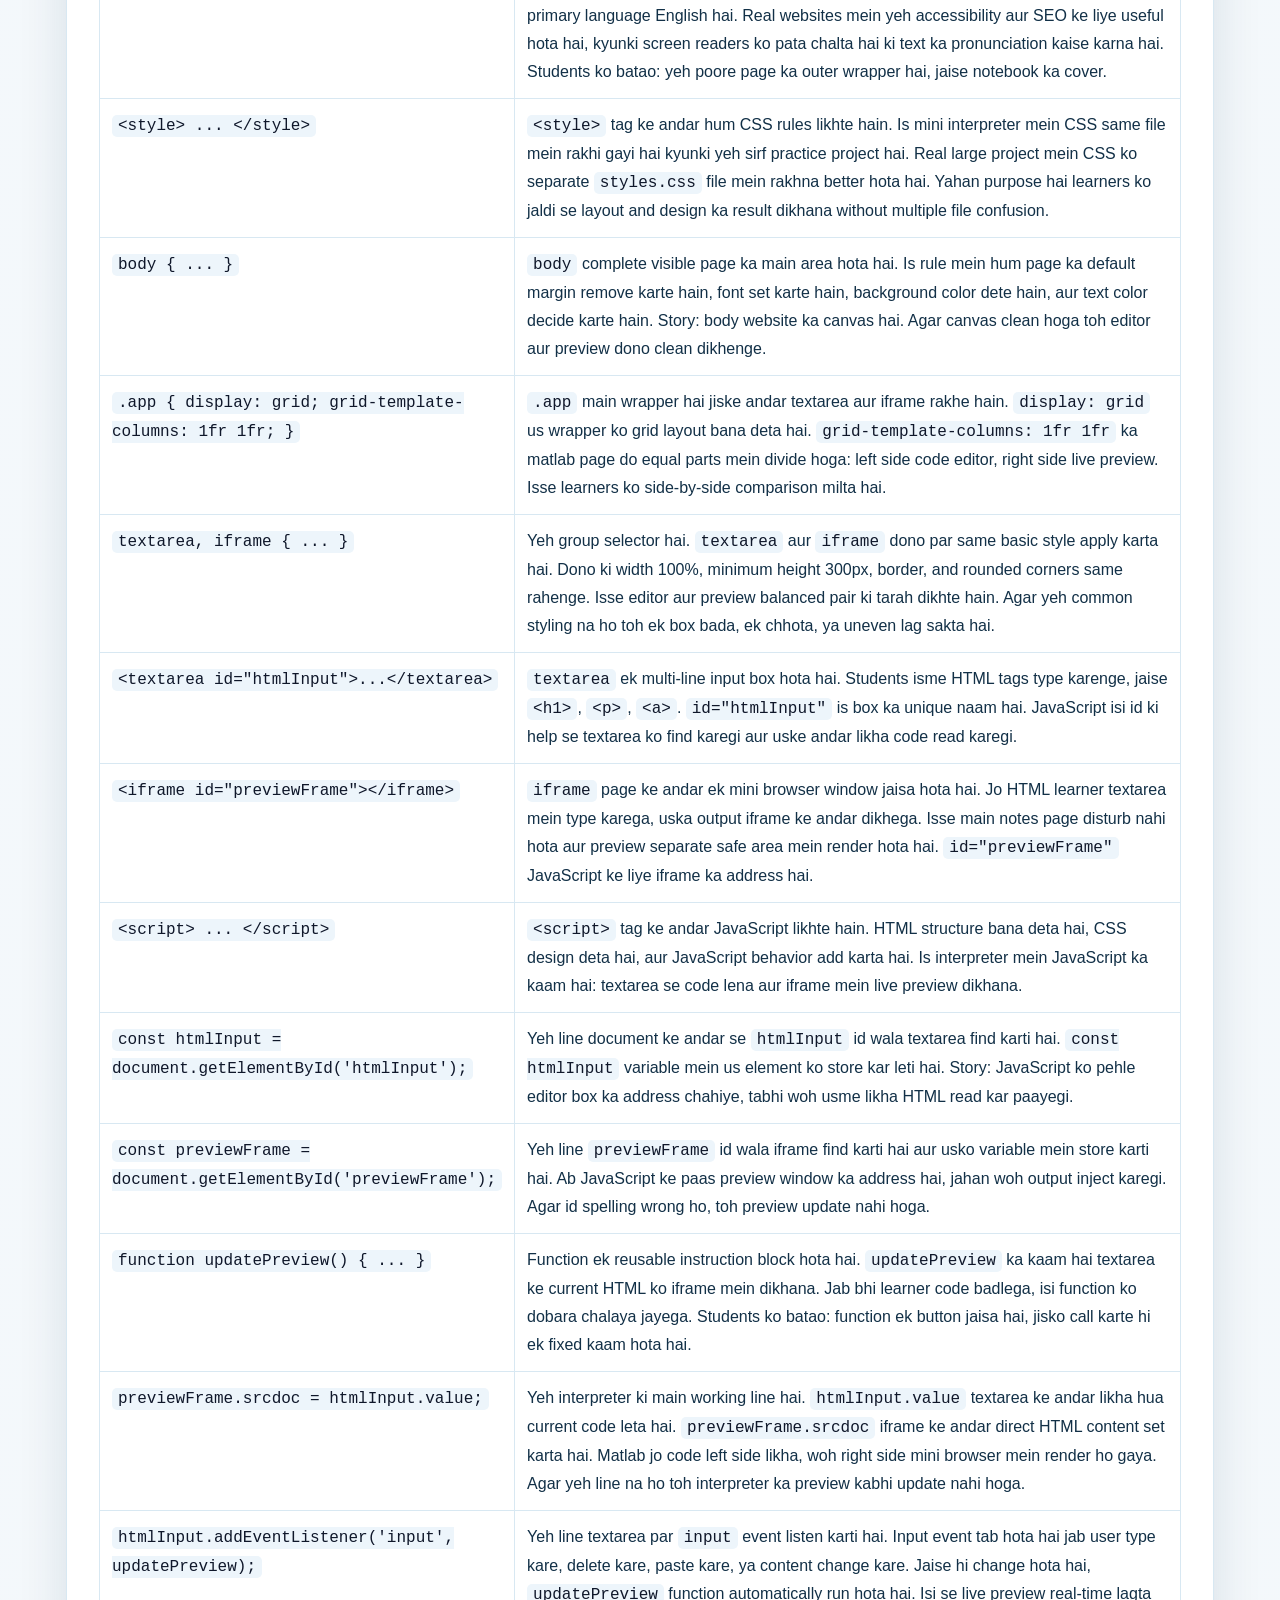
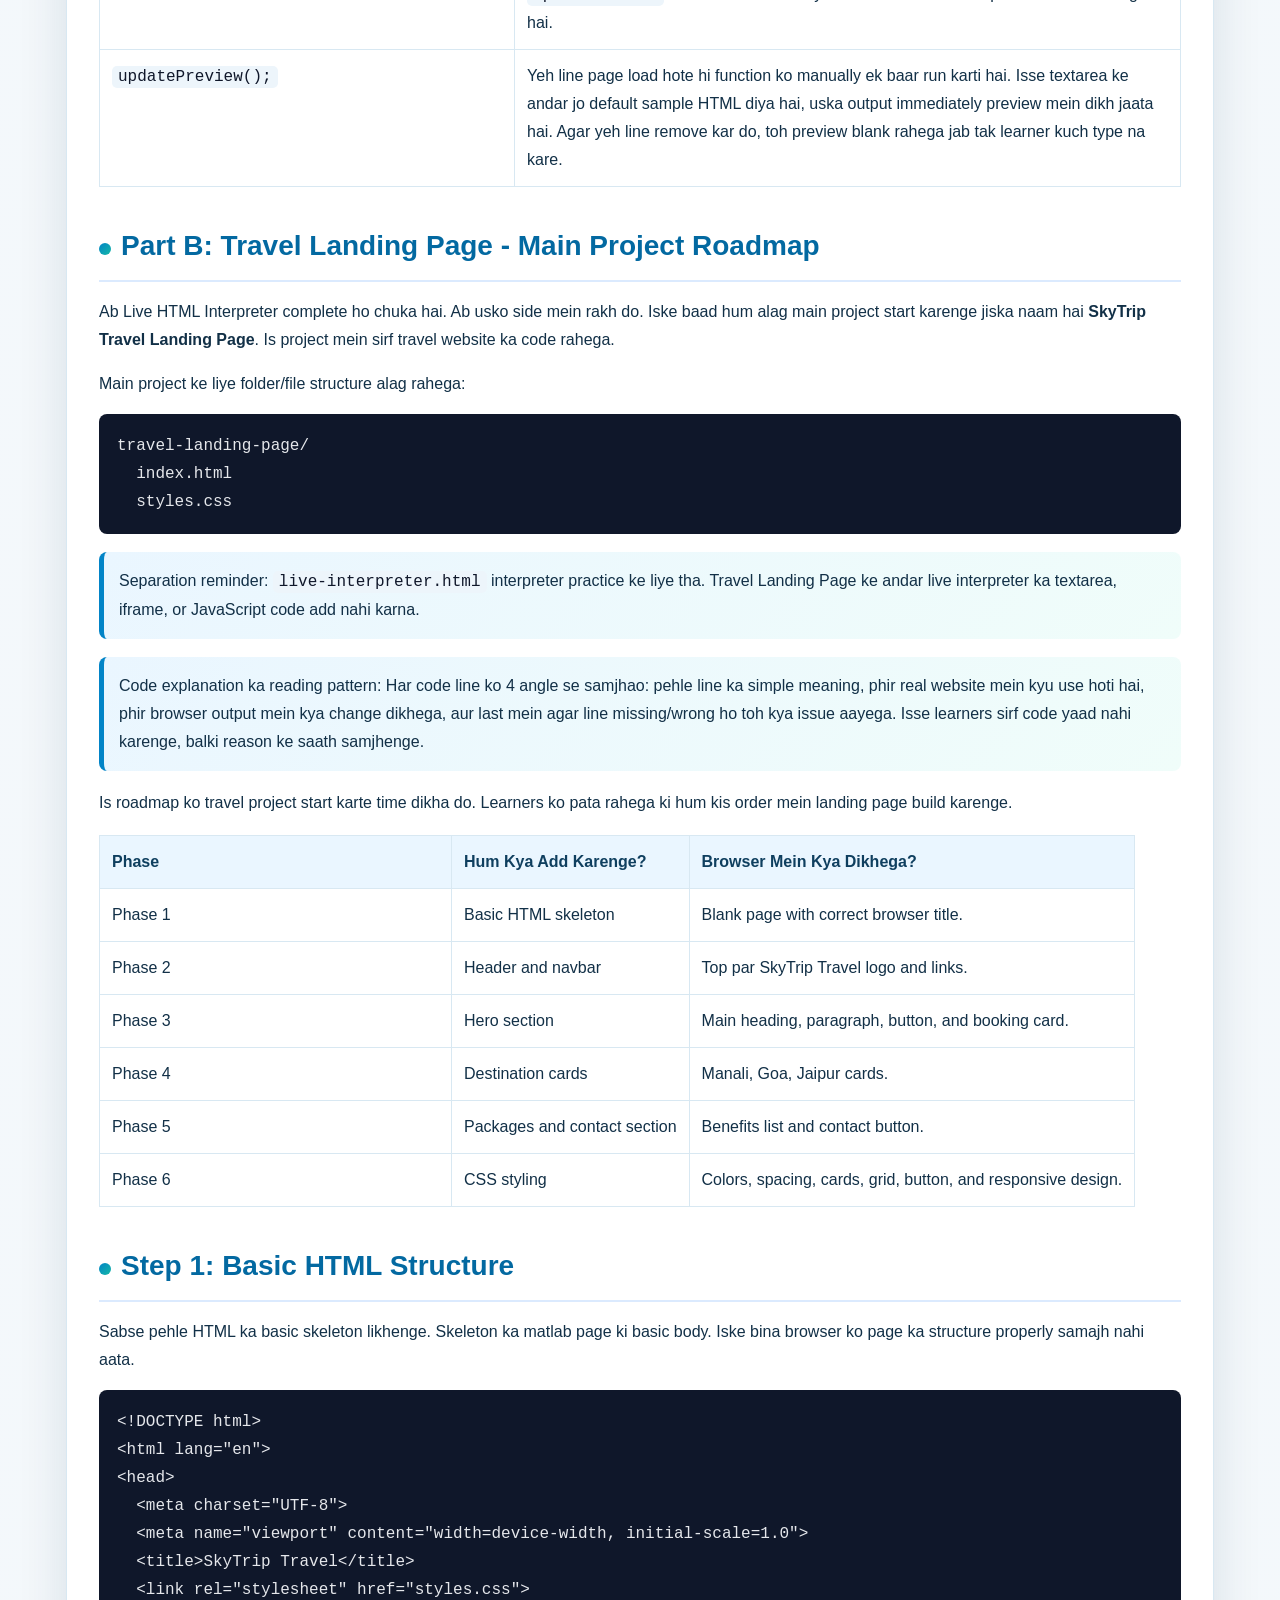
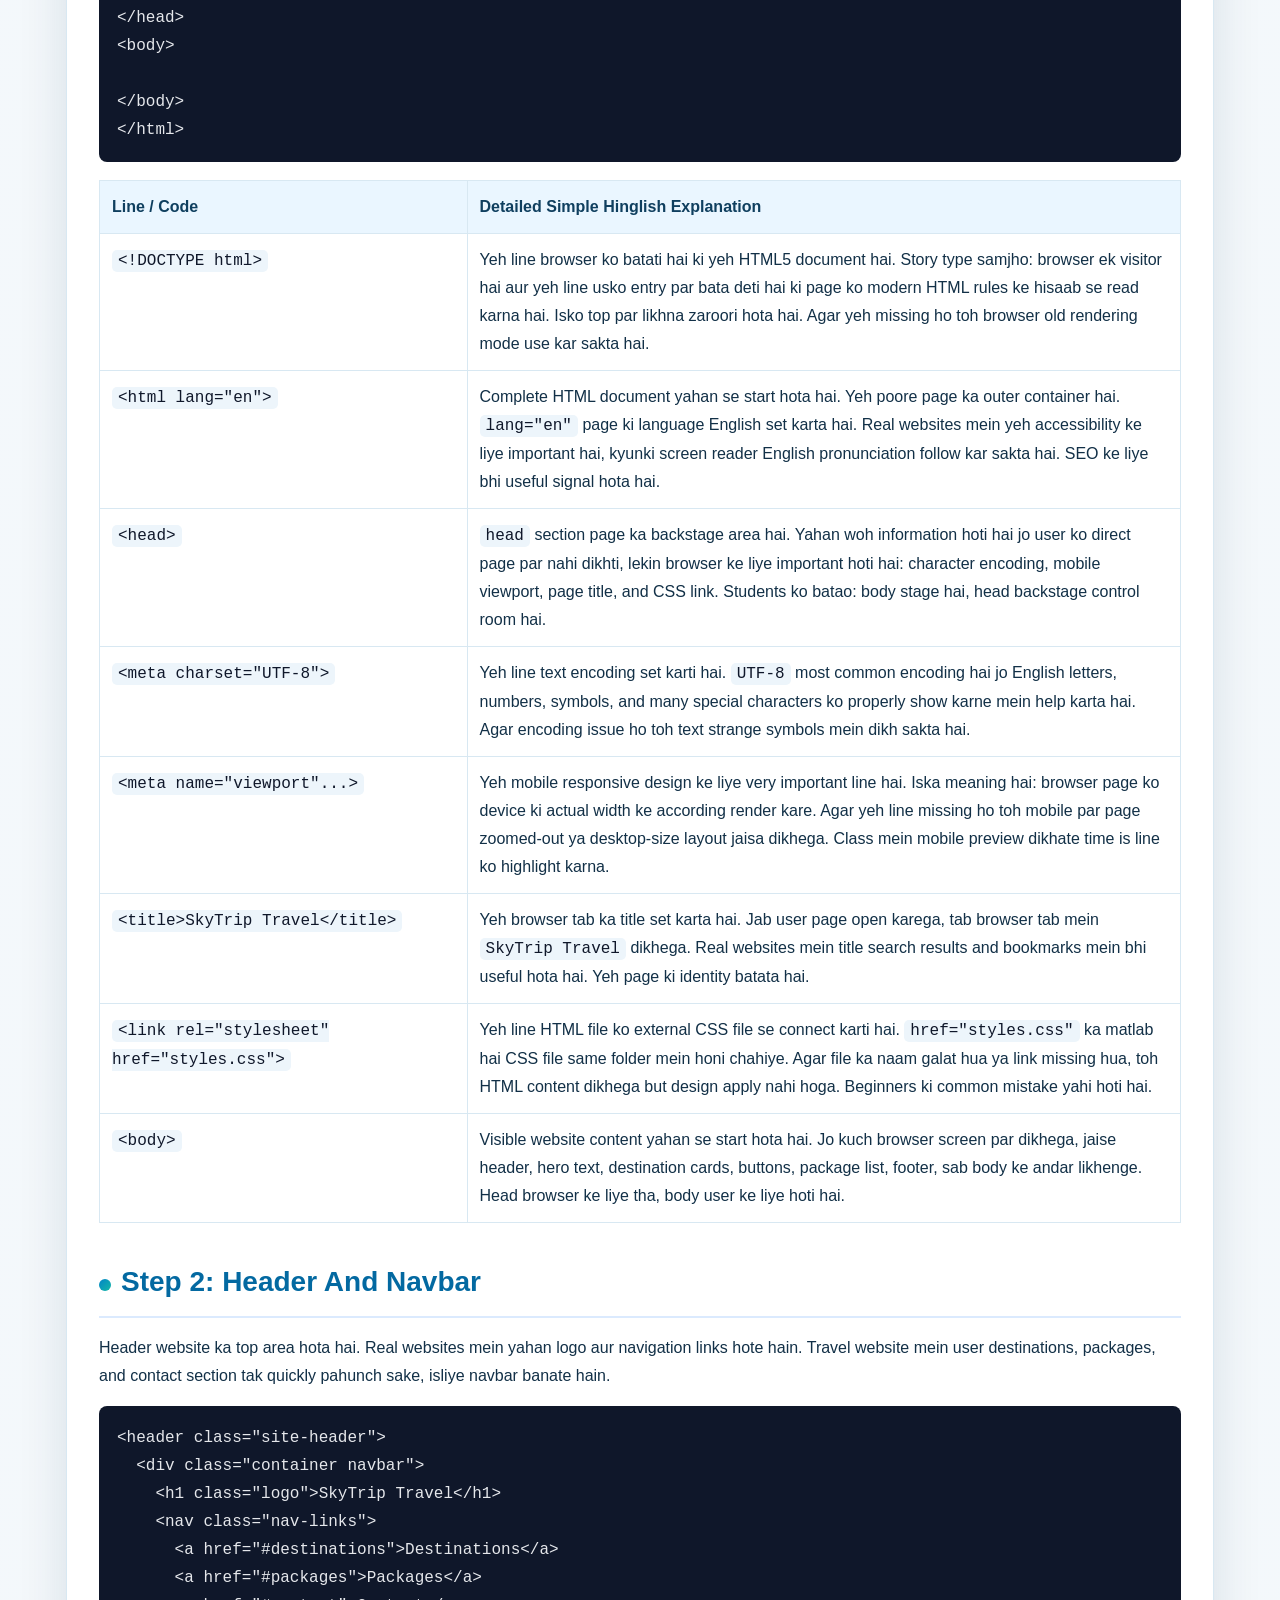
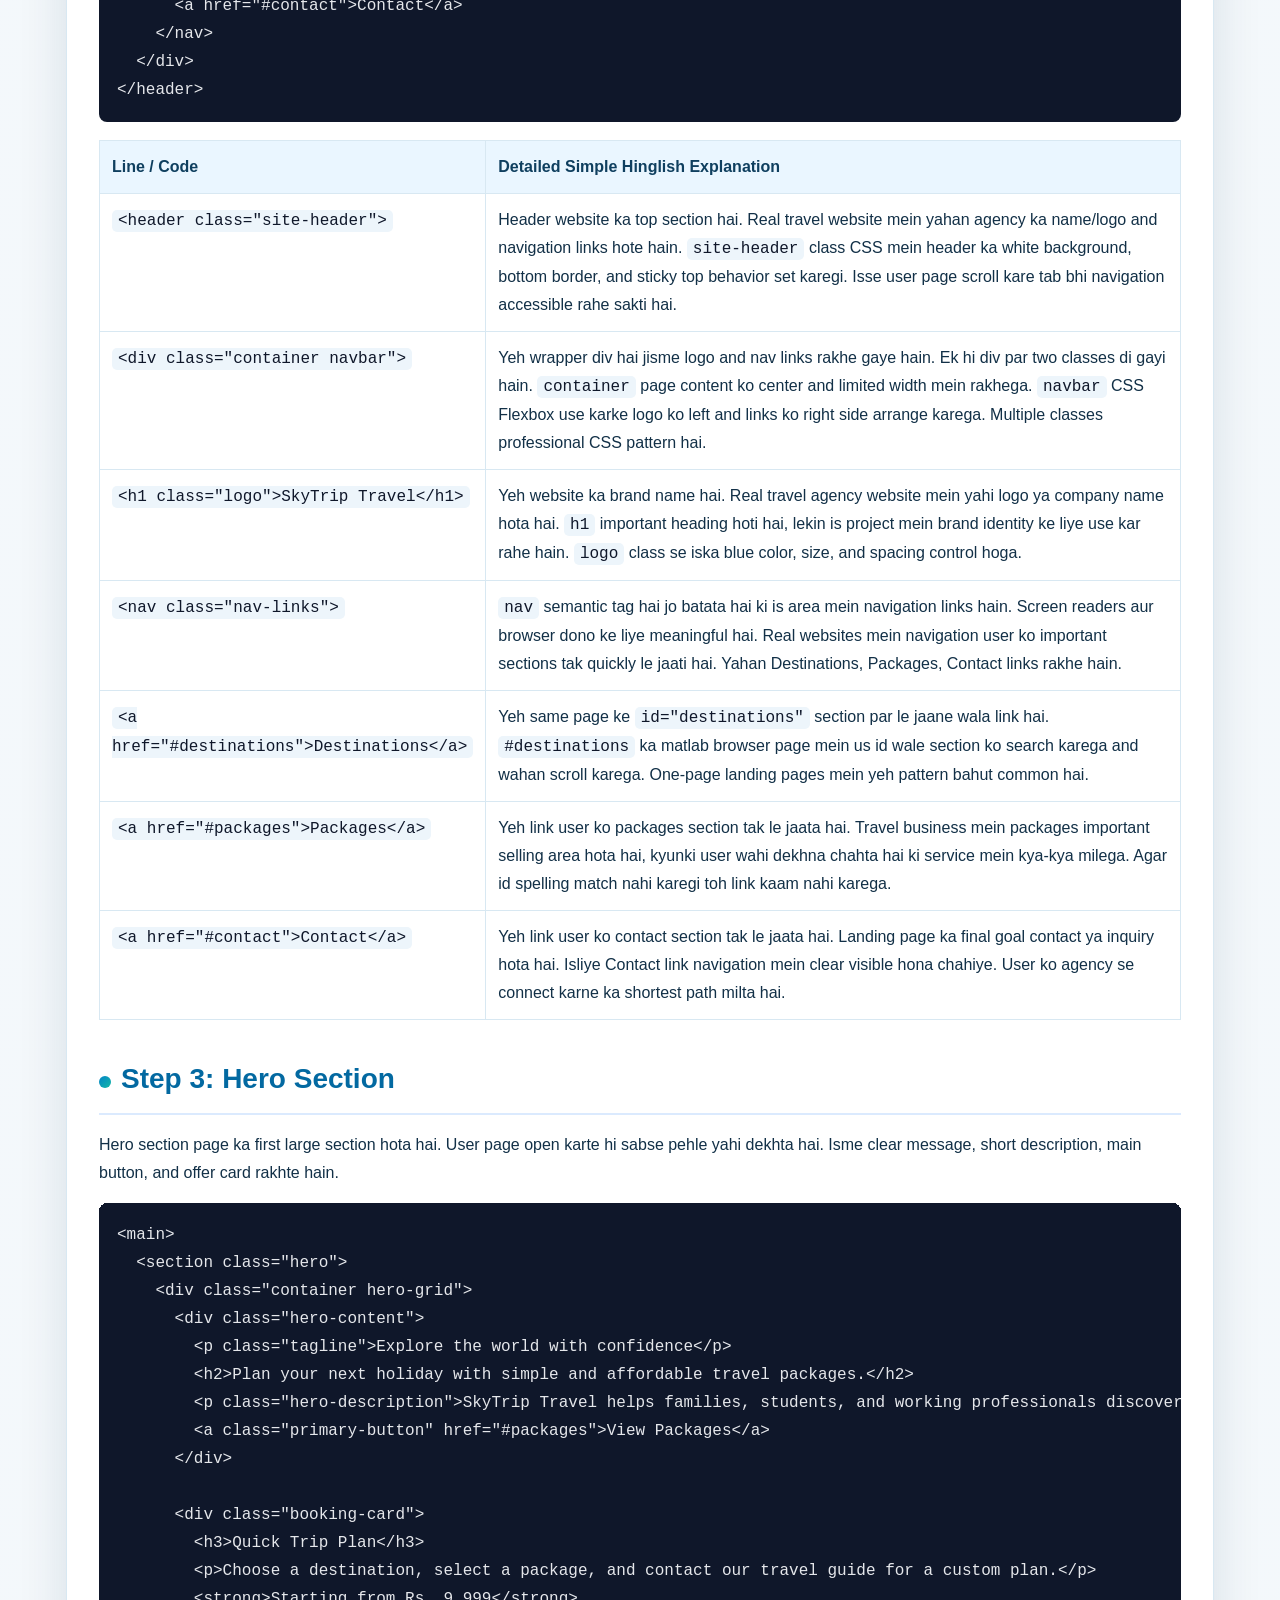
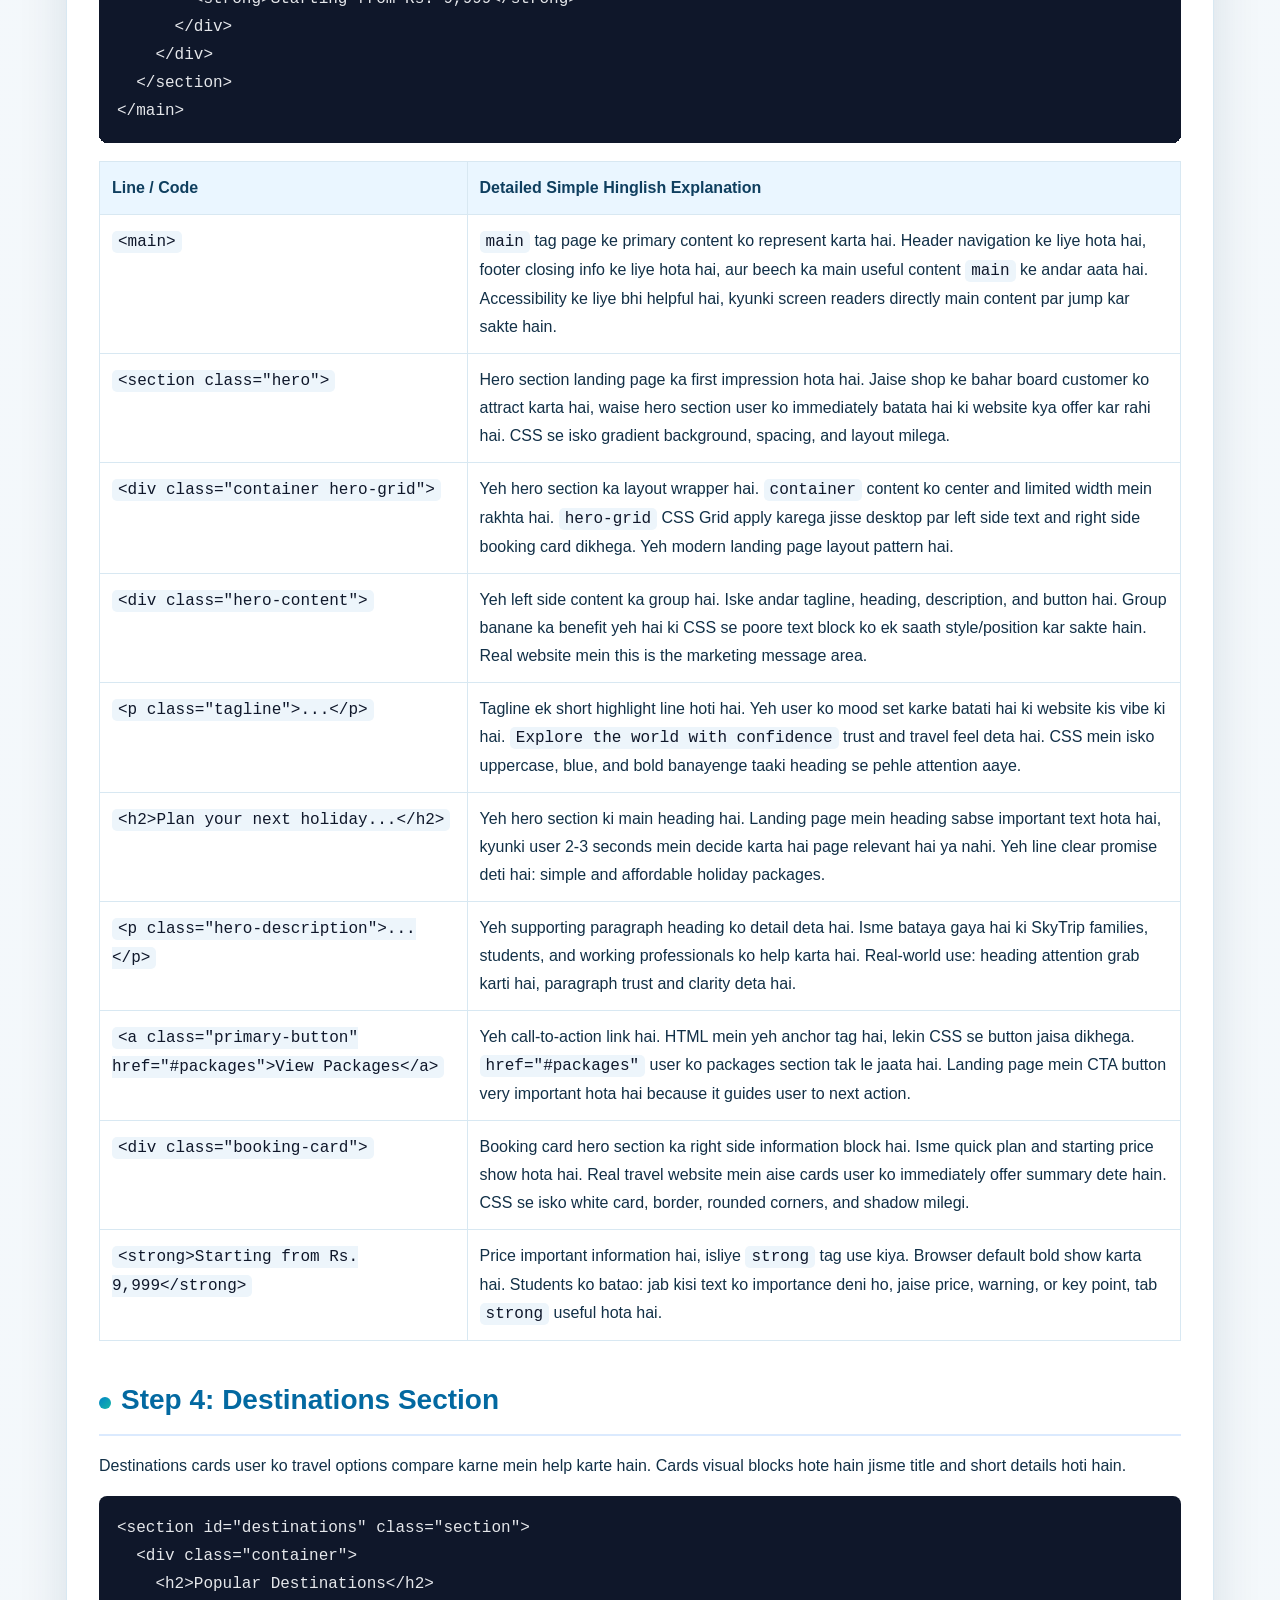
==== commit 7706fe4a: "Expand code explanations in notes" ====
--- a/index.html
+++ b/index.html
@@ -330,63 +330,63 @@
         </tr>
         <tr>
           <td><code>&lt;!DOCTYPE html&gt;</code></td>
-          <td>Browser ko batata hai ki file HTML5 document hai. Har HTML page ke top par ye line likhna best practice hai.</td>
+          <td>Yeh line browser ko batati hai ki yeh file modern HTML5 document hai. Story type samjho: browser ek reader hai, aur yeh line usko pehle hi bata deti hai ki "is page ko latest HTML rules ke hisaab se read karo." Agar yeh line na ho toh browser kabhi-kabhi old/quirks mode mein page render kar sakta hai. Class mein bolna: har HTML file ki entry gate line yahi hoti hai.</td>
         </tr>
         <tr>
           <td><code>&lt;html lang="en"&gt;</code></td>
-          <td>HTML document yahan se start hota hai. <code>lang="en"</code> language English set karta hai.</td>
+          <td>Yahan se complete HTML document start hota hai. <code>lang="en"</code> ka matlab page ki primary language English hai. Real websites mein yeh accessibility aur SEO ke liye useful hota hai, kyunki screen readers ko pata chalta hai ki text ka pronunciation kaise karna hai. Students ko batao: yeh poore page ka outer wrapper hai, jaise notebook ka cover.</td>
         </tr>
         <tr>
           <td><code>&lt;style&gt; ... &lt;/style&gt;</code></td>
-          <td>Internal CSS likhne ke liye use hota hai. Interpreter mini project hai, isliye CSS same file mein rakhi gayi hai taaki learners ko file switching kam karni pade.</td>
+          <td><code>&lt;style&gt;</code> tag ke andar hum CSS rules likhte hain. Is mini interpreter mein CSS same file mein rakhi gayi hai kyunki yeh sirf practice project hai. Real large project mein CSS ko separate <code>styles.css</code> file mein rakhna better hota hai. Yahan purpose hai learners ko jaldi se layout and design ka result dikhana without multiple file confusion.</td>
         </tr>
         <tr>
           <td><code>body { ... }</code></td>
-          <td>Complete page ka base design set karta hai, jaise margin, font, background, and text color.</td>
+          <td><code>body</code> complete visible page ka main area hota hai. Is rule mein hum page ka default margin remove karte hain, font set karte hain, background color dete hain, aur text color decide karte hain. Story: body website ka canvas hai. Agar canvas clean hoga toh editor aur preview dono clean dikhenge.</td>
         </tr>
         <tr>
           <td><code>.app { display: grid; grid-template-columns: 1fr 1fr; }</code></td>
-          <td>Main app ko two columns mein divide karta hai. Left column code editor ke liye, right column preview ke liye. <code>1fr 1fr</code> ka matlab dono equal width lenge.</td>
+          <td><code>.app</code> main wrapper hai jiske andar textarea aur iframe rakhe hain. <code>display: grid</code> us wrapper ko grid layout bana deta hai. <code>grid-template-columns: 1fr 1fr</code> ka matlab page do equal parts mein divide hoga: left side code editor, right side live preview. Isse learners ko side-by-side comparison milta hai.</td>
         </tr>
         <tr>
           <td><code>textarea, iframe { ... }</code></td>
-          <td>Textarea and iframe dono ko same width, height, border, and rounded corners deta hai. Isse editor and preview visually balanced dikhenge.</td>
+          <td>Yeh group selector hai. <code>textarea</code> aur <code>iframe</code> dono par same basic style apply karta hai. Dono ki width 100%, minimum height 300px, border, and rounded corners same rahenge. Isse editor aur preview balanced pair ki tarah dikhte hain. Agar yeh common styling na ho toh ek box bada, ek chhota, ya uneven lag sakta hai.</td>
         </tr>
         <tr>
           <td><code>&lt;textarea id="htmlInput"&gt;...&lt;/textarea&gt;</code></td>
-          <td>Textarea ek multi-line input box hai. Students yahan HTML code type karenge. <code>id="htmlInput"</code> JavaScript ko is textarea ko find karne mein help karta hai.</td>
+          <td><code>textarea</code> ek multi-line input box hota hai. Students isme HTML tags type karenge, jaise <code>&lt;h1&gt;</code>, <code>&lt;p&gt;</code>, <code>&lt;a&gt;</code>. <code>id="htmlInput"</code> is box ka unique naam hai. JavaScript isi id ki help se textarea ko find karegi aur uske andar likha code read karegi.</td>
         </tr>
         <tr>
           <td><code>&lt;iframe id="previewFrame"&gt;&lt;/iframe&gt;</code></td>
-          <td>Iframe page ke andar ek mini browser jaisa hota hai. Typed HTML ka final output isi iframe ke andar render hoga.</td>
+          <td><code>iframe</code> page ke andar ek mini browser window jaisa hota hai. Jo HTML learner textarea mein type karega, uska output iframe ke andar dikhega. Isse main notes page disturb nahi hota aur preview separate safe area mein render hota hai. <code>id="previewFrame"</code> JavaScript ke liye iframe ka address hai.</td>
         </tr>
         <tr>
           <td><code>&lt;script&gt; ... &lt;/script&gt;</code></td>
-          <td>JavaScript code likhne ke liye use hota hai. Yahi part textarea ka code preview iframe mein bhejega.</td>
+          <td><code>&lt;script&gt;</code> tag ke andar JavaScript likhte hain. HTML structure bana deta hai, CSS design deta hai, aur JavaScript behavior add karta hai. Is interpreter mein JavaScript ka kaam hai: textarea se code lena aur iframe mein live preview dikhana.</td>
         </tr>
         <tr>
           <td><code>const htmlInput = document.getElementById('htmlInput');</code></td>
-          <td>JavaScript textarea ko find karke variable mein store karti hai. Ab hum textarea mein likha code read kar sakte hain.</td>
+          <td>Yeh line document ke andar se <code>htmlInput</code> id wala textarea find karti hai. <code>const htmlInput</code> variable mein us element ko store kar leti hai. Story: JavaScript ko pehle editor box ka address chahiye, tabhi woh usme likha HTML read kar paayegi.</td>
         </tr>
         <tr>
           <td><code>const previewFrame = document.getElementById('previewFrame');</code></td>
-          <td>JavaScript iframe ko find karke variable mein store karti hai. Ab hum iframe ke andar output set kar sakte hain.</td>
+          <td>Yeh line <code>previewFrame</code> id wala iframe find karti hai aur usko variable mein store karti hai. Ab JavaScript ke paas preview window ka address hai, jahan woh output inject karegi. Agar id spelling wrong ho, toh preview update nahi hoga.</td>
         </tr>
         <tr>
           <td><code>function updatePreview() { ... }</code></td>
-          <td>Function ek reusable block hai. Jab bhi textarea change hoga, ye function preview update karega.</td>
+          <td>Function ek reusable instruction block hota hai. <code>updatePreview</code> ka kaam hai textarea ke current HTML ko iframe mein dikhana. Jab bhi learner code badlega, isi function ko dobara chalaya jayega. Students ko batao: function ek button jaisa hai, jisko call karte hi ek fixed kaam hota hai.</td>
         </tr>
         <tr>
           <td><code>previewFrame.srcdoc = htmlInput.value;</code></td>
-          <td>Yeh sabse important line hai. <code>htmlInput.value</code> textarea ka current HTML code leta hai. <code>srcdoc</code> iframe ke andar us HTML ko render karta hai.</td>
+          <td>Yeh interpreter ki main working line hai. <code>htmlInput.value</code> textarea ke andar likha hua current code leta hai. <code>previewFrame.srcdoc</code> iframe ke andar direct HTML content set karta hai. Matlab jo code left side likha, woh right side mini browser mein render ho gaya. Agar yeh line na ho toh interpreter ka preview kabhi update nahi hoga.</td>
         </tr>
         <tr>
           <td><code>htmlInput.addEventListener('input', updatePreview);</code></td>
-          <td>Input event listen karta hai. Jab learner textarea mein type karega, function automatically chalega aur preview update hoga.</td>
+          <td>Yeh line textarea par <code>input</code> event listen karti hai. Input event tab hota hai jab user type kare, delete kare, paste kare, ya content change kare. Jaise hi change hota hai, <code>updatePreview</code> function automatically run hota hai. Isi se live preview real-time lagta hai.</td>
         </tr>
         <tr>
           <td><code>updatePreview();</code></td>
-          <td>Page load hote hi preview ko first time update karta hai. Is line se default sample HTML ka output immediately dikh jaata hai.</td>
+          <td>Yeh line page load hote hi function ko manually ek baar run karti hai. Isse textarea ke andar jo default sample HTML diya hai, uska output immediately preview mein dikh jaata hai. Agar yeh line remove kar do, toh preview blank rahega jab tak learner kuch type na kare.</td>
         </tr>
       </table>
 
@@ -397,6 +397,7 @@
   index.html
   styles.css</code></pre>
       <div class="note">Separation reminder: <code>live-interpreter.html</code> interpreter practice ke liye tha. Travel Landing Page ke andar live interpreter ka textarea, iframe, or JavaScript code add nahi karna.</div>
+      <div class="note">Code explanation ka reading pattern: Har code line ko 4 angle se samjhao: pehle line ka simple meaning, phir real website mein kyu use hoti hai, phir browser output mein kya change dikhega, aur last mein agar line missing/wrong ho toh kya issue aayega. Isse learners sirf code yaad nahi karenge, balki reason ke saath samjhenge.</div>
       <p>Is roadmap ko travel project start karte time dikha do. Learners ko pata rahega ki hum kis order mein landing page build karenge.</p>
       <table>
         <tr>
@@ -457,35 +458,35 @@
         </tr>
         <tr>
           <td><code>&lt;!DOCTYPE html&gt;</code></td>
-          <td>Browser ko batata hai ki yeh HTML5 document hai. Is line ko top par likhna zaroori hota hai taaki browser modern HTML rules follow kare.</td>
+          <td>Yeh line browser ko batati hai ki yeh HTML5 document hai. Story type samjho: browser ek visitor hai aur yeh line usko entry par bata deti hai ki page ko modern HTML rules ke hisaab se read karna hai. Isko top par likhna zaroori hota hai. Agar yeh missing ho toh browser old rendering mode use kar sakta hai.</td>
         </tr>
         <tr>
           <td><code>&lt;html lang="en"&gt;</code></td>
-          <td>Complete HTML document yahan se start hota hai. <code>lang="en"</code> page ki language English set karta hai. Screen readers and SEO ke liye useful hai.</td>
+          <td>Complete HTML document yahan se start hota hai. Yeh poore page ka outer container hai. <code>lang="en"</code> page ki language English set karta hai. Real websites mein yeh accessibility ke liye important hai, kyunki screen reader English pronunciation follow kar sakta hai. SEO ke liye bhi useful signal hota hai.</td>
         </tr>
         <tr>
           <td><code>&lt;head&gt;</code></td>
-          <td>Head section browser ke liye information rakhta hai. Yeh information page par direct visible nahi hoti, but browser ko page handle karne mein help karti hai.</td>
+          <td><code>head</code> section page ka backstage area hai. Yahan woh information hoti hai jo user ko direct page par nahi dikhti, lekin browser ke liye important hoti hai: character encoding, mobile viewport, page title, and CSS link. Students ko batao: body stage hai, head backstage control room hai.</td>
         </tr>
         <tr>
           <td><code>&lt;meta charset="UTF-8"&gt;</code></td>
-          <td>Text encoding set karta hai. Isse normal letters, numbers, and symbols properly show hote hain.</td>
+          <td>Yeh line text encoding set karti hai. <code>UTF-8</code> most common encoding hai jo English letters, numbers, symbols, and many special characters ko properly show karne mein help karta hai. Agar encoding issue ho toh text strange symbols mein dikh sakta hai.</td>
         </tr>
         <tr>
           <td><code>&lt;meta name="viewport"...&gt;</code></td>
-          <td>Mobile responsive design ke liye important line hai. Yeh browser ko bolti hai ki page device width ke according scale karo.</td>
+          <td>Yeh mobile responsive design ke liye very important line hai. Iska meaning hai: browser page ko device ki actual width ke according render kare. Agar yeh line missing ho toh mobile par page zoomed-out ya desktop-size layout jaisa dikhega. Class mein mobile preview dikhate time is line ko highlight karna.</td>
         </tr>
         <tr>
           <td><code>&lt;title&gt;SkyTrip Travel&lt;/title&gt;</code></td>
-          <td>Browser tab ka title set karta hai. Jab page open hoga tab tab mein SkyTrip Travel dikhega.</td>
+          <td>Yeh browser tab ka title set karta hai. Jab user page open karega, tab browser tab mein <code>SkyTrip Travel</code> dikhega. Real websites mein title search results and bookmarks mein bhi useful hota hai. Yeh page ki identity batata hai.</td>
         </tr>
         <tr>
           <td><code>&lt;link rel="stylesheet" href="styles.css"&gt;</code></td>
-          <td>HTML file ko CSS file se connect karta hai. Agar yeh line missing hogi ya file name wrong hoga, toh CSS design apply nahi hoga.</td>
+          <td>Yeh line HTML file ko external CSS file se connect karti hai. <code>href="styles.css"</code> ka matlab hai CSS file same folder mein honi chahiye. Agar file ka naam galat hua ya link missing hua, toh HTML content dikhega but design apply nahi hoga. Beginners ki common mistake yahi hoti hai.</td>
         </tr>
         <tr>
           <td><code>&lt;body&gt;</code></td>
-          <td>Visible website content yahan se start hota hai. Header, hero, cards, footer sab body ke andar likhenge.</td>
+          <td>Visible website content yahan se start hota hai. Jo kuch browser screen par dikhega, jaise header, hero text, destination cards, buttons, package list, footer, sab body ke andar likhenge. Head browser ke liye tha, body user ke liye hoti hai.</td>
         </tr>
       </table>
 
@@ -508,31 +509,31 @@
         </tr>
         <tr>
           <td><code>&lt;header class="site-header"&gt;</code></td>
-          <td>Header website ka top section hai. <code>site-header</code> class CSS mein header ka background, border, and sticky behavior set karegi.</td>
+          <td>Header website ka top section hai. Real travel website mein yahan agency ka name/logo and navigation links hote hain. <code>site-header</code> class CSS mein header ka white background, bottom border, and sticky top behavior set karegi. Isse user page scroll kare tab bhi navigation accessible rahe sakti hai.</td>
         </tr>
         <tr>
           <td><code>&lt;div class="container navbar"&gt;</code></td>
-          <td>Ek div par two classes hain. <code>container</code> content ko center and limited width mein rakhega. <code>navbar</code> logo and links ko Flexbox se arrange karega.</td>
+          <td>Yeh wrapper div hai jisme logo and nav links rakhe gaye hain. Ek hi div par two classes di gayi hain. <code>container</code> page content ko center and limited width mein rakhega. <code>navbar</code> CSS Flexbox use karke logo ko left and links ko right side arrange karega. Multiple classes professional CSS pattern hai.</td>
         </tr>
         <tr>
           <td><code>&lt;h1 class="logo"&gt;SkyTrip Travel&lt;/h1&gt;</code></td>
-          <td>Website ka brand name hai. Real travel website mein yahi company ka logo/name hota hai. CSS se iska blue color and size set hoga.</td>
+          <td>Yeh website ka brand name hai. Real travel agency website mein yahi logo ya company name hota hai. <code>h1</code> important heading hoti hai, lekin is project mein brand identity ke liye use kar rahe hain. <code>logo</code> class se iska blue color, size, and spacing control hoga.</td>
         </tr>
         <tr>
           <td><code>&lt;nav class="nav-links"&gt;</code></td>
-          <td>Navigation links ka semantic area hai. Browser and screen readers ko samajh aata hai ki is area mein page navigation links hain.</td>
+          <td><code>nav</code> semantic tag hai jo batata hai ki is area mein navigation links hain. Screen readers aur browser dono ke liye meaningful hai. Real websites mein navigation user ko important sections tak quickly le jaati hai. Yahan Destinations, Packages, Contact links rakhe hain.</td>
         </tr>
         <tr>
           <td><code>&lt;a href="#destinations"&gt;Destinations&lt;/a&gt;</code></td>
-          <td>Same page ke <code>id="destinations"</code> section par le jaane wala link hai. Yeh one-page website navigation ka common pattern hai.</td>
+          <td>Yeh same page ke <code>id="destinations"</code> section par le jaane wala link hai. <code>#destinations</code> ka matlab browser page mein us id wale section ko search karega and wahan scroll karega. One-page landing pages mein yeh pattern bahut common hai.</td>
         </tr>
         <tr>
           <td><code>&lt;a href="#packages"&gt;Packages&lt;/a&gt;</code></td>
-          <td>User ko packages section tak le jaata hai. Travel website mein packages important selling section hota hai.</td>
+          <td>Yeh link user ko packages section tak le jaata hai. Travel business mein packages important selling area hota hai, kyunki user wahi dekhna chahta hai ki service mein kya-kya milega. Agar id spelling match nahi karegi toh link kaam nahi karega.</td>
         </tr>
         <tr>
           <td><code>&lt;a href="#contact"&gt;Contact&lt;/a&gt;</code></td>
-          <td>User ko contact section tak le jaata hai, jahan woh travel guide se connect kar sakta hai.</td>
+          <td>Yeh link user ko contact section tak le jaata hai. Landing page ka final goal contact ya inquiry hota hai. Isliye Contact link navigation mein clear visible hona chahiye. User ko agency se connect karne ka shortest path milta hai.</td>
         </tr>
       </table>
 
@@ -563,43 +564,43 @@
         </tr>
         <tr>
           <td><code>&lt;main&gt;</code></td>
-          <td>Page ka main content start hota hai. Header and footer ke beech ka primary content main tag ke andar rakhte hain.</td>
+          <td><code>main</code> tag page ke primary content ko represent karta hai. Header navigation ke liye hota hai, footer closing info ke liye hota hai, aur beech ka main useful content <code>main</code> ke andar aata hai. Accessibility ke liye bhi helpful hai, kyunki screen readers directly main content par jump kar sakte hain.</td>
         </tr>
         <tr>
           <td><code>&lt;section class="hero"&gt;</code></td>
-          <td>Hero section website ka main introduction section hai. CSS se isko gradient background and large spacing milegi.</td>
+          <td>Hero section landing page ka first impression hota hai. Jaise shop ke bahar board customer ko attract karta hai, waise hero section user ko immediately batata hai ki website kya offer kar rahi hai. CSS se isko gradient background, spacing, and layout milega.</td>
         </tr>
         <tr>
           <td><code>&lt;div class="container hero-grid"&gt;</code></td>
-          <td>Hero content ko center width mein rakhta hai and Grid layout apply karne ke liye class deta hai. Desktop par left text and right card dikhega.</td>
+          <td>Yeh hero section ka layout wrapper hai. <code>container</code> content ko center and limited width mein rakhta hai. <code>hero-grid</code> CSS Grid apply karega jisse desktop par left side text and right side booking card dikhega. Yeh modern landing page layout pattern hai.</td>
         </tr>
         <tr>
           <td><code>&lt;div class="hero-content"&gt;</code></td>
-          <td>Hero ke left side text content ka wrapper hai. Isme tagline, heading, paragraph, and button rakha gaya hai.</td>
+          <td>Yeh left side content ka group hai. Iske andar tagline, heading, description, and button hai. Group banane ka benefit yeh hai ki CSS se poore text block ko ek saath style/position kar sakte hain. Real website mein this is the marketing message area.</td>
         </tr>
         <tr>
           <td><code>&lt;p class="tagline"&gt;...&lt;/p&gt;</code></td>
-          <td>Small highlight line hai. Real landing pages mein tagline user ko mood and topic quickly batati hai.</td>
+          <td>Tagline ek short highlight line hoti hai. Yeh user ko mood set karke batati hai ki website kis vibe ki hai. <code>Explore the world with confidence</code> trust and travel feel deta hai. CSS mein isko uppercase, blue, and bold banayenge taaki heading se pehle attention aaye.</td>
         </tr>
         <tr>
           <td><code>&lt;h2&gt;Plan your next holiday...&lt;/h2&gt;</code></td>
-          <td>Main hero heading hai. Yeh user ko clearly batati hai ki website kis cheez ke baare mein hai.</td>
+          <td>Yeh hero section ki main heading hai. Landing page mein heading sabse important text hota hai, kyunki user 2-3 seconds mein decide karta hai page relevant hai ya nahi. Yeh line clear promise deti hai: simple and affordable holiday packages.</td>
         </tr>
         <tr>
           <td><code>&lt;p class="hero-description"&gt;...&lt;/p&gt;</code></td>
-          <td>Heading ko support karne wala paragraph hai. Isme audience and service detail simple words mein di gayi hai.</td>
+          <td>Yeh supporting paragraph heading ko detail deta hai. Isme bataya gaya hai ki SkyTrip families, students, and working professionals ko help karta hai. Real-world use: heading attention grab karti hai, paragraph trust and clarity deta hai.</td>
         </tr>
         <tr>
           <td><code>&lt;a class="primary-button" href="#packages"&gt;View Packages&lt;/a&gt;</code></td>
-          <td>Call-to-action button hai. HTML mein link hai, but CSS se button jaisa dikhega. Click par packages section tak jayega.</td>
+          <td>Yeh call-to-action link hai. HTML mein yeh anchor tag hai, lekin CSS se button jaisa dikhega. <code>href="#packages"</code> user ko packages section tak le jaata hai. Landing page mein CTA button very important hota hai because it guides user to next action.</td>
         </tr>
         <tr>
           <td><code>&lt;div class="booking-card"&gt;</code></td>
-          <td>Hero ke right side offer card hai. Isme quick trip plan and starting price show hota hai.</td>
+          <td>Booking card hero section ka right side information block hai. Isme quick plan and starting price show hota hai. Real travel website mein aise cards user ko immediately offer summary dete hain. CSS se isko white card, border, rounded corners, and shadow milegi.</td>
         </tr>
         <tr>
           <td><code>&lt;strong&gt;Starting from Rs. 9,999&lt;/strong&gt;</code></td>
-          <td>Price important information hai, isliye <code>strong</code> tag use kiya. Browser isko bold show karega.</td>
+          <td>Price important information hai, isliye <code>strong</code> tag use kiya. Browser default bold show karta hai. Students ko batao: jab kisi text ko importance deni ho, jaise price, warning, or key point, tab <code>strong</code> useful hota hai.</td>
         </tr>
       </table>
 
@@ -624,31 +625,31 @@
         </tr>
         <tr>
           <td><code>&lt;section id="destinations" class="section"&gt;</code></td>
-          <td>Destinations section start hota hai. <code>id</code> navbar link ke liye hai and <code>section</code> class common spacing ke liye.</td>
+          <td>Destinations section start hota hai. <code>id="destinations"</code> navbar ke link se connect hota hai. <code>class="section"</code> common spacing ke liye use hoti hai. Real website mein har major content block ko section banana readable and structured approach hai.</td>
         </tr>
         <tr>
           <td><code>&lt;h2&gt;Popular Destinations&lt;/h2&gt;</code></td>
-          <td>Section heading hai. User ko pata chal jaata hai ki neeche destination cards hain.</td>
+          <td>Yeh section ka heading hai. User ko immediately pata chal jaata hai ki neeche popular places listed hain. Headings page ko scan karne mein help karti hain, especially jab user quickly information dhoondh raha ho.</td>
         </tr>
         <tr>
           <td><code>&lt;div class="destination-grid"&gt;</code></td>
-          <td>Cards ka parent wrapper hai. CSS Grid se desktop par 3 cards ek row mein arrange honge.</td>
+          <td>Yeh cards ka parent wrapper hai. Is class par CSS Grid apply hogi. Desktop par Manali, Goa, Jaipur cards ek row mein 3 columns mein dikhenge. Agar yeh wrapper na ho toh cards normal block flow mein one-by-one aa sakte hain.</td>
         </tr>
         <tr>
           <td><code>&lt;article class="destination-card"&gt;</code></td>
-          <td>Har destination ek independent information block hai, isliye article semantic tag use karna meaningful hai.</td>
+          <td>Har destination card apne aap mein complete information block hai: image area, title, and description. Isliye <code>article</code> semantic tag meaningful hai. Students ko batao: agar content independently samajh aa sakta hai, article use kar sakte hain.</td>
         </tr>
         <tr>
           <td><code>&lt;div class="card-image mountains"&gt;&lt;/div&gt;</code></td>
-          <td>Image placeholder block hai. Is project mein real image ke jagah CSS gradient use karenge taaki setup simple rahe.</td>
+          <td>Yeh image placeholder block hai. Is project mein actual image file use nahi kar rahe, kyunki beginners ke liye path/image setup confusing ho sakta hai. CSS gradient se visual image-like block banayenge. <code>mountains</code> class se mountain card ka color theme set hoga.</td>
         </tr>
         <tr>
           <td><code>&lt;h3&gt;Manali&lt;/h3&gt;</code></td>
-          <td>Card ka title hai. Similar cards mein Goa and Jaipur names use honge.</td>
+          <td>Yeh card ka title hai. <code>h3</code> use kiya kyunki section heading <code>h2</code> hai, aur card heading uske neeche sub-heading hai. Heading order maintain karna semantic HTML ke liye important hai.</td>
         </tr>
         <tr>
           <td><code>&lt;p&gt;Perfect for mountains...&lt;/p&gt;</code></td>
-          <td>Destination ka short description hai. User ko quickly idea milta hai ki place kis type ke trip ke liye best hai.</td>
+          <td>Yeh destination ka short description hai. Isme user ko quickly idea milta hai ki Manali kis type ke trip ke liye best hai. Real travel cards mein short descriptions user ko compare karne mein help karte hain.</td>
         </tr>
       </table>
 
@@ -681,23 +682,23 @@
         </tr>
         <tr>
           <td><code>&lt;section id="packages"...&gt;</code></td>
-          <td>Packages section start hota hai. Navbar and hero button isi section par scroll kar sakte hain.</td>
+          <td>Packages section start hota hai. Navbar ka Packages link aur hero ka View Packages button user ko isi section par la sakte hain. Landing page mein packages section selling point hota hai, jahan user ko service benefits clear hote hain.</td>
         </tr>
         <tr>
           <td><code>&lt;ul class="package-list"&gt;</code></td>
-          <td>Benefits ko bullet list form mein dikhata hai. Short points ke liye list best hoti hai.</td>
+          <td><code>ul</code> unordered list start karta hai. Package benefits short points hain, isliye bullet list best hai. Paragraph mein benefits likhne se user ko scan karna mushkil hota, list se information clear and quick dikhti hai.</td>
         </tr>
         <tr>
           <td><code>&lt;li&gt;Budget-friendly hotel suggestions&lt;/li&gt;</code></td>
-          <td>Ek package benefit item hai. Har <code>li</code> ek separate bullet point show karta hai.</td>
+          <td><code>li</code> ek list item hota hai. Har benefit separate bullet point mein show hota hai. Real packages mein users quickly check karte hain ki hotel, transport, guide support included hai ya nahi, isliye list format useful hai.</td>
         </tr>
         <tr>
           <td><code>&lt;section id="contact"...&gt;</code></td>
-          <td>Contact section final call-to-action area hai. User yahan se agency ko email kar sakta hai.</td>
+          <td>Contact section final call-to-action area hai. Landing page ka goal hota hai user ko final action tak le jaana. Yahan user travel agency ko email kar sakta hai. Is section ko clear and centered rakhna conversion ke liye useful hota hai.</td>
         </tr>
         <tr>
           <td><code>href="mailto:hello@skytrip.com"</code></td>
-          <td>Email link create karta hai. Click karne par user's email app open ho sakta hai.</td>
+          <td><code>mailto:</code> email link create karta hai. Jab user click karega, device ka default email app open ho sakta hai with this email address. Real websites mein contact button ke liye mailto simple option hota hai, especially beginner HTML projects mein.</td>
         </tr>
       </table>
 
@@ -720,31 +721,31 @@
         </tr>
         <tr>
           <td><code>*</code></td>
-          <td>Universal selector hai. Page ke saare elements ko target karta hai.</td>
+          <td><code>*</code> universal selector hai. Iska matlab page ke saare HTML elements target honge: heading, paragraph, div, links, cards, sab. Is project mein hum ise reset style ke liye use kar rahe hain. Students ko batao: yeh ek global rule hai, isliye carefully use karna chahiye.</td>
         </tr>
         <tr>
           <td><code>box-sizing: border-box;</code></td>
-          <td>Padding and border ko element width ke andar count karta hai. Isse layout calculation easy hoti hai.</td>
+          <td>Yeh property padding and border ko element ki total width ke andar count karti hai. Example: agar card width 300px hai aur padding add karo, toh card unexpectedly 340px nahi banega. Beginners ke layout issues ka common fix yahi hai. Isse cards and grids predictable behave karte hain.</td>
         </tr>
         <tr>
           <td><code>margin: 0;</code></td>
-          <td>Browser ka default body margin remove karta hai. Page clean edge se start hota hai.</td>
+          <td>Browser body par default margin deta hai, jisse page ke around unwanted white gap dikhta hai. <code>margin: 0</code> us default gap ko remove karta hai. Landing page mein header screen ke top se clean start hona chahiye, isliye yeh important hai.</td>
         </tr>
         <tr>
           <td><code>font-family: Arial, Helvetica, sans-serif;</code></td>
-          <td>Website ka font set karta hai. Arial simple and readable hai, beginners ke project ke liye perfect.</td>
+          <td>Yeh page ka default font set karta hai. Browser pehle Arial use karega, agar Arial available nahi toh Helvetica, aur last mein generic sans-serif. Real websites mein readable fonts important hote hain, kyunki user content easily read karna chahta hai.</td>
         </tr>
         <tr>
           <td><code>color: #123047;</code></td>
-          <td>Default text color dark blue set karta hai. Travel theme ke saath calm and professional feel deta hai.</td>
+          <td>Yeh complete page ka default text color set karta hai. Dark blue travel website ke liye calm, trustworthy, and professional feel deta hai. Agar color set na karein toh browser default black use karega, jo kabhi-kabhi design theme se match nahi karta.</td>
         </tr>
         <tr>
           <td><code>background: #f4f8fb;</code></td>
-          <td>Page ka light background set karta hai. White cards is background par clearly visible honge.</td>
+          <td>Yeh page ka overall background light blue-gray set karta hai. Travel website mein light background open sky/clean journey jaisa feel deta hai. White cards is background par clearly pop out honge, jisse sections readable banenge.</td>
         </tr>
         <tr>
           <td><code>line-height: 1.6;</code></td>
-          <td>Text lines ke beech spacing badhata hai. Paragraphs easy to read ho jaate hain.</td>
+          <td><code>line-height</code> text ki lines ke beech vertical spacing control karta hai. <code>1.6</code> ka matlab normal se thoda zyada spacing. Paragraphs breathe karte hain aur learners/user ko read karna easy lagta hai. Dense text website ko heavy bana deta hai.</td>
         </tr>
       </table>
 
@@ -781,39 +782,39 @@
         </tr>
         <tr>
           <td><code>.container</code></td>
-          <td>Common wrapper class hai. Content ko center and readable width mein rakhta hai. Real websites mein container very common hota hai.</td>
+          <td><code>.container</code> ek reusable wrapper class hai. Iska kaam content ko screen ke center mein rakhna aur maximum width limit karna hai. Real websites mein container class har section mein use hoti hai, taaki content ultra-wide screens par too stretched na lage.</td>
         </tr>
         <tr>
           <td><code>width: 90%;</code></td>
-          <td>Container screen ka 90 percent width lega. Isse left-right side mein safe spacing rahegi.</td>
+          <td>Container screen width ka 90 percent lega. Isse mobile and desktop dono par left-right side mein safe breathing space milti hai. Agar width 100% hoti toh content screen edges se chipak sakta tha.</td>
         </tr>
         <tr>
           <td><code>max-width: 1120px;</code></td>
-          <td>Large screens par content ko zyada wide hone se rokta hai. Reading comfortable hoti hai.</td>
+          <td><code>max-width</code> large screens par content ko limit karta hai. Example: 4K monitor par bhi content 1120px se zyada wide nahi hoga. Isse reading comfortable hoti hai aur layout professional lagta hai.</td>
         </tr>
         <tr>
           <td><code>display: flex;</code></td>
-          <td>Navbar items ko row mein arrange karta hai. Logo and links side-by-side aa jaate hain.</td>
+          <td><code>display: flex</code> navbar ko Flexbox container banata hai. Iske child elements, jaise logo and nav links, ek row mein arrange ho jaate hain. Navbar alignment ke liye Flexbox simplest and powerful option hai.</td>
         </tr>
         <tr>
           <td><code>justify-content: space-between;</code></td>
-          <td>Logo ko left side and nav links ko right side push karta hai.</td>
+          <td>Yeh Flexbox property available horizontal space ko items ke beech distribute karti hai. Logo left side chipka rahega, nav links right side chale jayenge. Real navbar mein brand left and menu right common pattern hai.</td>
         </tr>
         <tr>
           <td><code>display: grid;</code></td>
-          <td>Grid layout start karta hai. Columns and rows banana easy hota hai.</td>
+          <td><code>display: grid</code> element ko CSS Grid container banata hai. Grid tab useful hota hai jab hume columns/rows based layout banana ho. Hero section and destination cards ke liye grid perfect hai because content ko structured columns mein dikhana hai.</td>
         </tr>
         <tr>
           <td><code>grid-template-columns: 1.35fr 0.65fr;</code></td>
-          <td>Hero section mein left text ko zyada width and right card ko kam width deta hai.</td>
+          <td>Yeh hero section ko two columns mein divide karta hai. <code>1.35fr</code> left text ko zyada space deta hai, <code>0.65fr</code> booking card ko kam space. Isse main marketing message prominent hota hai aur offer card supportive role mein dikhta hai.</td>
         </tr>
         <tr>
           <td><code>grid-template-columns: repeat(3, 1fr);</code></td>
-          <td>Destination cards ke liye 3 equal columns banata hai.</td>
+          <td><code>repeat(3, 1fr)</code> ka matlab 3 equal columns banao. Har destination card ko equal width milegi. Real travel websites mein cards equal size ke hon toh comparison easy hota hai and layout balanced dikhta hai.</td>
         </tr>
         <tr>
           <td><code>gap</code></td>
-          <td>Items ke beech spacing add karta hai. Gap se layout clean and readable lagta hai.</td>
+          <td><code>gap</code> grid/flex items ke beech spacing add karta hai. Pehle developers margins use karte the, but gap cleaner and easier hai. Cards ke beech gap na ho toh they look crowded and hard to read.</td>
         </tr>
       </table>
 
@@ -846,27 +847,27 @@
         </tr>
         <tr>
           <td><code>display: inline-block;</code></td>
-          <td>Anchor link ko button box jaisa behave karata hai, jisse padding and shape properly apply hoti hai.</td>
+          <td>Anchor tag normally inline element hota hai. <code>display: inline-block</code> usko text link se button-like box banata hai, jisse padding, margin, width-like behavior properly work karta hai. CTA buttons ke liye yeh common property hai.</td>
         </tr>
         <tr>
           <td><code>background: #0284c7;</code></td>
-          <td>Button ka blue background set karta hai. Travel/water/sky theme ke saath match karta hai.</td>
+          <td>Yeh button ka background blue set karta hai. Travel project mein blue sky/water/trust feel deta hai. CTA button ko background color dene se user ko clearly dikhta hai ki yeh clickable action hai.</td>
         </tr>
         <tr>
           <td><code>border-radius: 999px;</code></td>
-          <td>Button ko pill shape deta hai. Modern landing pages mein rounded buttons common hote hain.</td>
+          <td><code>border-radius: 999px</code> button ko fully rounded pill shape deta hai. Jab radius very high hota hai, corners completely round ho jaate hain. Modern travel and startup landing pages mein aise soft rounded buttons common hote hain.</td>
         </tr>
         <tr>
           <td><code>@media (max-width: 768px)</code></td>
-          <td>Responsive rules start karta hai. Jab screen 768px ya usse kam hogi, tab ye rules apply honge.</td>
+          <td>Media query responsive design ka gate hai. Iska meaning hai: agar screen width 768px ya usse kam ho, toh andar ke CSS rules apply karo. Tablet/mobile screens ke liye layout change karne ka standard method hai.</td>
         </tr>
         <tr>
           <td><code>flex-direction: column;</code></td>
-          <td>Mobile par navbar ko vertical stack karta hai. Logo upar, links neeche aa jaate hain.</td>
+          <td>Desktop par navbar row mein hota hai, but mobile screen chhoti hoti hai. <code>flex-direction: column</code> logo and links ko vertical stack kar deta hai. Isse nav items squeeze nahi hote and readable rehte hain.</td>
         </tr>
         <tr>
           <td><code>grid-template-columns: 1fr;</code></td>
-          <td>Mobile par grid ko one-column layout mein convert karta hai. Cards readable ho jaate hain.</td>
+          <td>Mobile par multiple columns cramped ho jaate hain. <code>grid-template-columns: 1fr</code> grid ko single column bana deta hai. Hero text, booking card, destination cards, package box sab one-by-one stack honge. Yeh mobile-friendly layout ka key rule hai.</td>
         </tr>
       </table>
 
